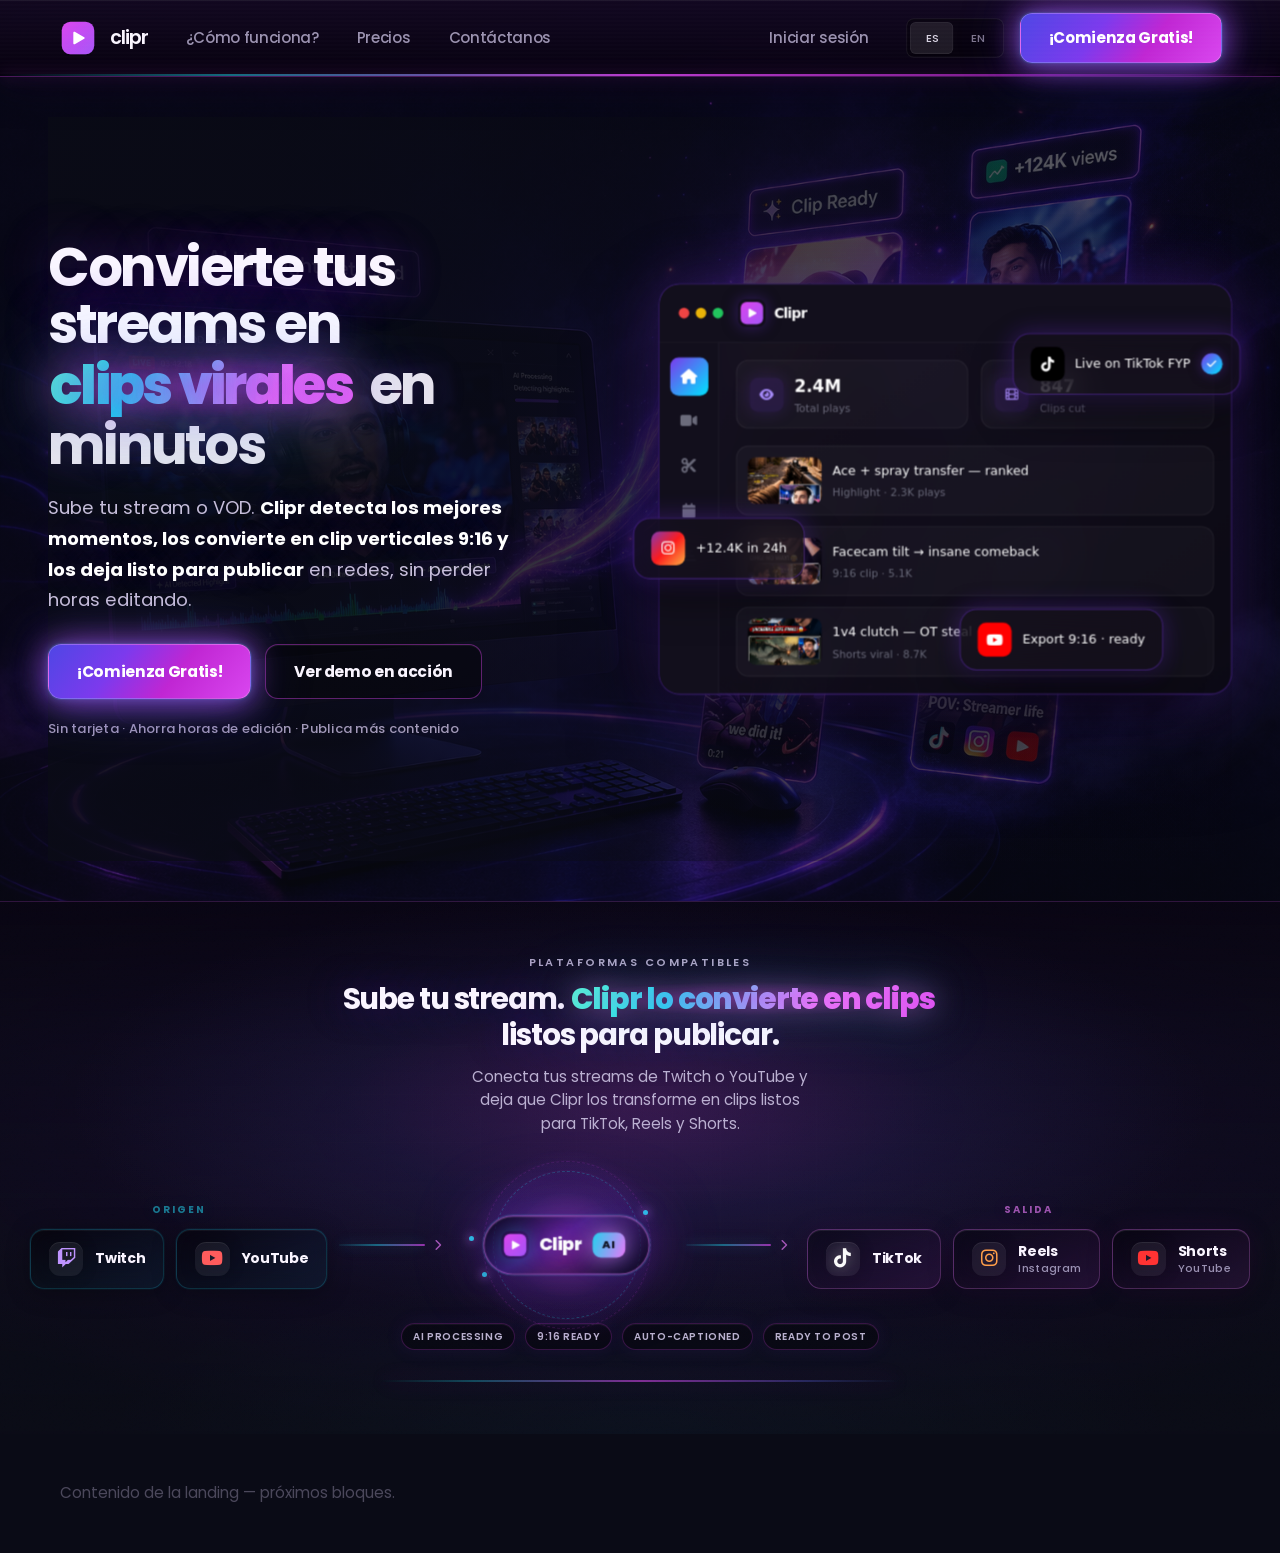
==== index.html @ ee4d33e3 "Initial commit: landing Clipr (HTML, CSS, JS vanilla) Made-with: Cursor" ====
<!DOCTYPE html>
<html lang="es">
  <head>
    <meta charset="UTF-8" />
    <meta name="viewport" content="width=device-width, initial-scale=1.0" />
    <meta
      name="description"
      content="Clipr — convierte tus streams en clips virales en minutos. Clips verticales 9:16 listos para publicar, sin perder horas editando."
    />
    <title>Clipr</title>
    <link rel="icon" href="favicon.svg" type="image/svg+xml" />
    <link rel="apple-touch-icon" href="favicon.svg" />
    <meta name="theme-color" content="#0A0B16" />
    <link rel="preconnect" href="https://fonts.googleapis.com" />
    <link rel="preconnect" href="https://fonts.gstatic.com" crossorigin />
    <link
      href="https://fonts.googleapis.com/css2?family=Poppins:wght@300;400;500;600;700&display=swap"
      rel="stylesheet"
    />
    <link rel="stylesheet" href="css/landing.css" />
    <link
      rel="stylesheet"
      href="https://cdnjs.cloudflare.com/ajax/libs/font-awesome/6.5.1/css/all.min.css"
      crossorigin="anonymous"
      referrerpolicy="no-referrer"
    />
    <link rel="stylesheet" href="sources/portable/clipr-dashboard-mockup.css" />
  </head>
  <body>
    <header class="site-header" data-site-header>
      <div class="site-header__inner">
        <a class="site-logo" href="/" aria-label="Clipr — inicio">
          <img
            class="site-logo__img"
            src="favicon.svg"
            width="40"
            height="40"
            alt=""
            decoding="async"
          />
          <span class="site-logo__text">clipr</span>
        </a>

        <button
          type="button"
          class="site-header__menu-toggle"
          data-nav-toggle
          aria-expanded="false"
          aria-controls="site-nav"
          aria-label="Abrir menú de navegación"
        >
          <span class="site-header__menu-bar" aria-hidden="true"></span>
          <span class="site-header__menu-bar" aria-hidden="true"></span>
          <span class="site-header__menu-bar" aria-hidden="true"></span>
        </button>

        <div class="site-header__nav-wrap" data-nav-wrap>
          <nav class="site-nav" id="site-nav" aria-label="Principal">
            <ul class="site-nav__list">
              <li class="site-nav__item">
                <a class="site-nav__link" href="#como-funciona">¿Cómo funciona?</a>
              </li>
              <li class="site-nav__item">
                <a class="site-nav__link" href="#precios">Precios</a>
              </li>
              <li class="site-nav__item">
                <a class="site-nav__link" href="#contacto">Contáctanos</a>
              </li>
            </ul>
          </nav>

          <div class="site-header__actions">
            <a class="site-header__login" href="#login">Iniciar sesión</a>
            <div
              class="lang-switch lang-switch--header"
              data-lang-switch
              role="group"
              aria-labelledby="lang-switch-label"
            >
              <span class="visually-hidden" id="lang-switch-label"
                >Idioma / Language</span>
              <div class="lang-switch__track">
                <span class="lang-switch__thumb" data-lang-thumb aria-hidden="true"></span>
                <button
                  type="button"
                  class="lang-switch__btn"
                  data-lang-value="es"
                  aria-pressed="true"
                  aria-label="Español"
                >
                  ES
                </button>
                <button
                  type="button"
                  class="lang-switch__btn"
                  data-lang-value="en"
                  aria-pressed="false"
                  aria-label="English"
                >
                  EN
                </button>
              </div>
            </div>
            <a class="site-header__cta" href="#empieza">¡Comienza Gratis!</a>
          </div>
        </div>
      </div>
    </header>

    <main id="main">
      <section class="hero" aria-labelledby="hero-title">
        <div class="hero__bg" aria-hidden="true"></div>
        <div
          class="hero__carousel"
          data-hero-carousel-root
          hidden
          aria-hidden="true"
        >
          <div class="hero-carousel__drag" data-hero-drag>
            <div class="hero-carousel__spin" data-hero-spin></div>
            <div class="hero-carousel__ground" data-hero-ground></div>
          </div>
        </div>
        <div class="hero__veil" aria-hidden="true"></div>
        <div class="hero__content">
          <h1 id="hero-title" class="hero__title">
            <span class="hero__title-line">Convierte tus streams en</span>
            <span class="hero__title-line hero__title-line--hero">
              <span class="hero__title-accent">clips virales</span><span class="hero__title-tail"> en minutos</span>
            </span>
          </h1>
          <p class="hero__lede">
            Sube tu stream o VOD.
            <strong class="hero__lede-highlight"
              >Clipr detecta los mejores momentos, los convierte en clip verticales 9:16 y los deja listo para publicar</strong>
            en redes, sin perder horas editando.
          </p>
          <div class="hero__actions">
            <a class="hero__cta hero__cta--primary" href="#empieza"
              >¡Comienza Gratis!</a
            >
            <a class="hero__cta hero__cta--ghost" href="#demo"
              >Ver demo en acción</a
            >
          </div>
          <p class="hero__micro">
            Sin tarjeta · Ahorra horas de edición · Publica más contenido
          </p>
        </div>

        <div class="hero__mockup" data-hero-mockup-root aria-hidden="true">
            <div class="clipr-dashboard-mockup-wrap">
            <div class="clipr-hero-visual" data-hero-parallax>
              <div class="clipr-hero-mockup">
                <div class="clipr-mockup-header">
                  <div class="clipr-mockup-dots">
                    <span></span><span></span><span></span>
                  </div>
                  <div class="clipr-mockup-title">
                    <img
                      class="clipr-mockup-logo"
                      src="favicon.svg"
                      width="26"
                      height="26"
                      alt=""
                      decoding="async"
                    />
                    <span class="clipr-mockup-wordmark">Clipr</span>
                  </div>
                </div>
                <div class="clipr-mockup-content">
                  <div class="clipr-mockup-sidebar">
                    <div class="clipr-sidebar-item active" aria-hidden="true">
                      <i class="fas fa-home"></i>
                    </div>
                    <div class="clipr-sidebar-item" aria-hidden="true">
                      <i class="fas fa-video"></i>
                    </div>
                    <div class="clipr-sidebar-item" aria-hidden="true">
                      <i class="fas fa-scissors"></i>
                    </div>
                    <div class="clipr-sidebar-item" aria-hidden="true">
                      <i class="fas fa-calendar"></i>
                    </div>
                    <div class="clipr-sidebar-item" aria-hidden="true">
                      <i class="fas fa-chart-bar"></i>
                    </div>
                  </div>
                  <div class="clipr-mockup-main">
                    <div class="clipr-mockup-stat-row">
                      <div class="clipr-mini-stat">
                        <div class="clipr-mini-stat-icon">
                          <i class="fas fa-eye" aria-hidden="true"></i>
                        </div>
                        <div class="clipr-mini-stat-info">
                          <span class="clipr-mini-stat-value">2.4M</span>
                          <span class="clipr-mini-stat-label">Total plays</span>
                        </div>
                      </div>
                      <div class="clipr-mini-stat">
                        <div class="clipr-mini-stat-icon">
                          <i class="fas fa-film" aria-hidden="true"></i>
                        </div>
                        <div class="clipr-mini-stat-info">
                          <span class="clipr-mini-stat-value">847</span>
                          <span class="clipr-mini-stat-label">Clips cut</span>
                        </div>
                      </div>
                    </div>
                    <div class="clipr-mockup-clips">
                      <div class="clipr-clip-card">
                        <img
                          src="sources/clip1.png"
                          alt=""
                          class="clipr-clip-thumb"
                          loading="lazy"
                          width="200"
                          height="126"
                        />
                        <div class="clipr-clip-info">
                          <div class="clipr-clip-title">Ace + spray transfer — ranked</div>
                          <div class="clipr-clip-meta">Highlight · 2.3K plays</div>
                        </div>
                      </div>
                      <div class="clipr-clip-card">
                        <img
                          src="sources/clip2.png"
                          alt=""
                          class="clipr-clip-thumb"
                          loading="lazy"
                          width="200"
                          height="126"
                        />
                        <div class="clipr-clip-info">
                          <div class="clipr-clip-title">Facecam tilt → insane comeback</div>
                          <div class="clipr-clip-meta">9:16 clip · 5.1K</div>
                        </div>
                      </div>
                      <div class="clipr-clip-card">
                        <img
                          src="sources/clip3.png"
                          alt=""
                          class="clipr-clip-thumb"
                          loading="lazy"
                          width="200"
                          height="126"
                        />
                        <div class="clipr-clip-info">
                          <div class="clipr-clip-title">1v4 clutch — OT steal</div>
                          <div class="clipr-clip-meta">Shorts viral · 8.7K</div>
                        </div>
                      </div>
                    </div>
                  </div>
                </div>
              </div>

              <div class="clipr-floating-card clipr-floating-card--1">
                <div class="clipr-floating-icon tiktok">
                  <i class="fab fa-tiktok" aria-hidden="true"></i>
                </div>
                <div class="clipr-floating-text">Live on TikTok FYP</div>
                <div class="clipr-floating-check">
                  <i class="fas fa-check" aria-hidden="true"></i>
                </div>
              </div>
              <div class="clipr-floating-card clipr-floating-card--2">
                <div class="clipr-floating-icon instagram">
                  <i class="fab fa-instagram" aria-hidden="true"></i>
                </div>
                <div class="clipr-floating-text">+12.4K in 24h</div>
              </div>
              <div class="clipr-floating-card clipr-floating-card--3">
                <div class="clipr-floating-icon youtube">
                  <i class="fab fa-youtube" aria-hidden="true"></i>
                </div>
                <div class="clipr-floating-text">Export 9:16 · ready</div>
              </div>
            </div>
            </div>
        </div>
      </section>

      <section
        class="platform-bridge"
        id="plataformas"
        aria-labelledby="platform-bridge-title"
      >
        <div class="platform-bridge__ambient" aria-hidden="true"></div>
        <div class="platform-bridge__grid" aria-hidden="true"></div>
        <div class="platform-bridge__noise" aria-hidden="true"></div>

        <div class="platform-bridge__inner">
          <div class="platform-bridge__copy">
            <p class="platform-bridge__eyebrow">Plataformas compatibles</p>
            <h2 id="platform-bridge-title" class="platform-bridge__title">
              Sube tu stream.
              <span class="platform-bridge__title-highlight"
                >Clipr lo convierte en clips</span>
              listos para publicar.
            </h2>
            <p class="platform-bridge__lede">
              Conecta tus streams de Twitch o YouTube y deja que Clipr los
              transforme en clips listos para TikTok, Reels y Shorts.
            </p>
          </div>

          <div class="platform-bridge__stage">
            <div class="platform-bridge__flow">
              <div class="platform-bridge__group platform-bridge__group--sources">
                <span class="platform-bridge__hint">Origen</span>
                <div class="platform-bridge__chips" role="list">
                  <div
                    class="platform-chip platform-chip--twitch platform-chip--origin"
                    role="listitem"
                  >
                    <span class="platform-chip__icon" aria-hidden="true">
                      <i class="fab fa-twitch"></i>
                    </span>
                    <span class="platform-chip__label platform-chip__label--simple"
                      >Twitch</span>
                  </div>
                  <div
                    class="platform-chip platform-chip--youtube platform-chip--origin"
                    role="listitem"
                  >
                    <span class="platform-chip__icon" aria-hidden="true">
                      <i class="fab fa-youtube"></i>
                    </span>
                    <span class="platform-chip__label platform-chip__label--simple"
                      >YouTube</span>
                  </div>
                </div>
              </div>

              <div class="platform-bridge__connector" aria-hidden="true">
                <span class="platform-bridge__connector-line"></span>
                <span class="platform-bridge__connector-cap">
                  <i class="fas fa-chevron-right"></i>
                </span>
              </div>

              <div class="platform-bridge__core-shell">
                <span
                  class="platform-bridge__core-halo"
                  aria-hidden="true"
                ></span>
                <span
                  class="platform-bridge__core-ring"
                  aria-hidden="true"
                ></span>
                <span
                  class="platform-bridge__core-ring platform-bridge__core-ring--outer"
                  aria-hidden="true"
                ></span>
                <span
                  class="platform-bridge__core-spark platform-bridge__core-spark--1"
                  aria-hidden="true"
                ></span>
                <span
                  class="platform-bridge__core-spark platform-bridge__core-spark--2"
                  aria-hidden="true"
                ></span>
                <span
                  class="platform-bridge__core-spark platform-bridge__core-spark--3"
                  aria-hidden="true"
                ></span>

                <div class="platform-bridge__core">
                  <span class="visually-hidden"
                    >Clipr AI en el centro: de stream a clips listos</span>
                  <img
                    class="platform-bridge__core-logo"
                    src="favicon.svg"
                    width="26"
                    height="26"
                    alt=""
                    decoding="async"
                    aria-hidden="true"
                  />
                  <span class="platform-bridge__core-name" aria-hidden="true"
                    >Clipr</span>
                  <span class="platform-bridge__core-ai" aria-hidden="true"
                    >AI</span>
                </div>
              </div>

              <div class="platform-bridge__connector" aria-hidden="true">
                <span class="platform-bridge__connector-line"></span>
                <span class="platform-bridge__connector-cap">
                  <i class="fas fa-chevron-right"></i>
                </span>
              </div>

              <div class="platform-bridge__group platform-bridge__group--outputs">
                <span class="platform-bridge__hint">Salida</span>
                <div class="platform-bridge__chips" role="list">
                  <div
                    class="platform-chip platform-chip--tiktok platform-chip--publish"
                    role="listitem"
                  >
                    <span class="platform-chip__icon" aria-hidden="true">
                      <i class="fab fa-tiktok"></i>
                    </span>
                    <span class="platform-chip__label platform-chip__label--simple"
                      >TikTok</span>
                  </div>
                  <div
                    class="platform-chip platform-chip--instagram platform-chip--publish"
                    role="listitem"
                  >
                    <span class="platform-chip__icon" aria-hidden="true">
                      <i class="fab fa-instagram"></i>
                    </span>
                    <span class="platform-chip__label">
                      <span class="platform-chip__name">Reels</span>
                      <span class="platform-chip__sublabel">Instagram</span>
                    </span>
                  </div>
                  <div
                    class="platform-chip platform-chip--shorts platform-chip--publish"
                    role="listitem"
                  >
                    <span class="platform-chip__icon" aria-hidden="true">
                      <i class="fab fa-youtube"></i>
                    </span>
                    <span class="platform-chip__label">
                      <span class="platform-chip__name">Shorts</span>
                      <span class="platform-chip__sublabel">YouTube</span>
                    </span>
                  </div>
                </div>
              </div>
            </div>
          </div>

          <ul
            class="platform-bridge__badges"
            aria-label="Detalles del flujo Clipr"
          >
            <li class="platform-bridge__badge">AI processing</li>
            <li class="platform-bridge__badge">9:16 ready</li>
            <li class="platform-bridge__badge">Auto-captioned</li>
            <li class="platform-bridge__badge">Ready to post</li>
          </ul>

          <div class="platform-bridge__rail" aria-hidden="true"></div>
        </div>
      </section>

      <div class="site-main" id="demo">
        <p class="site-main__placeholder">
          Contenido de la landing — próximos bloques.
        </p>
      </div>
    </main>

    <script type="module" src="js/navbar-entry.mjs"></script>
    <script src="sources/portable/clipr-dashboard-mockup.js"></script>
  </body>
</html>
---- css/landing.css ----
/* --------------------------------------------------------------------------
   Clipr landing — variables y base
   -------------------------------------------------------------------------- */
:root {
  --color-bg-header: rgba(6, 4, 14, 0.88);
  --color-bg-header-solid: #06020e;
  --color-bg-header-elevated: #12081f;
  --color-text-nav: #9b92b0;
  --color-text-nav-hover: #faf5ff;
  --color-neon: #e879f9;
  --color-neon-mid: #c026d3;
  --color-neon-deep: #7c3aed;
  --color-neon-cyan: #22d3ee;
  --color-accent: #d946ef;
  --color-accent-soft: rgba(217, 70, 239, 0.14);
  --color-gradient-start: #6366f1;
  --color-gradient-end: #d946ef;
  --color-border-subtle: rgba(217, 70, 239, 0.18);
  --glow-nav: 0 0 20px rgba(232, 121, 249, 0.65), 0 0 42px rgba(124, 58, 237, 0.45),
    0 0 4px rgba(34, 211, 238, 0.35);
  --glow-nav-soft: 0 0 28px rgba(192, 38, 211, 0.35);
  --glow-cta: 0 0 32px rgba(217, 70, 239, 0.55), 0 0 60px rgba(99, 102, 241, 0.35),
    0 0 8px rgba(34, 211, 238, 0.25);
  /* Figma FONDO: linear 41%→50%→80% + angular púrpura + velo lineal 60%→100% */
  --bg-stop-dark: #0a0b16;
  --bg-stop-violet: #6100c2;
  --bg-stop-deep: #36066c;
  --font-sans: "Poppins", system-ui, -apple-system, sans-serif;
  --radius-pill: 999px;
  --radius-md: 14px;
  --radius-sm: 10px;
  --header-height: 76px;
  --transition: 0.22s ease;
}

*,
*::before,
*::after {
  box-sizing: border-box;
}

html {
  scroll-behavior: smooth;
  overflow-x: clip;
}

body {
  margin: 0;
  min-height: 100vh;
  overflow-x: clip;
  font-family: var(--font-sans);
  font-size: 15px;
  line-height: 1.5;
  color: var(--color-text-nav);
  background-color: var(--bg-stop-dark);
  /* Capa 1: lineal — #000 75% hasta 60%, luego funde a transparente al 100% (Figma) */
  /* Capa 2: angular tipo FONDO (conic) */
  /* Capa 3: lineal custom — #0A0B16 @41% → #6100C2 @50% → #36066C @80% */
  background-image: linear-gradient(
      180deg,
      rgba(0, 0, 0, 0.75) 0%,
      rgba(0, 0, 0, 0.75) 60%,
      rgba(0, 0, 0, 0) 100%
    ),
    conic-gradient(
      from 200deg at 50% 44%,
      #0a0b16 0deg,
      #36066c 95deg,
      #6100c2 180deg,
      #36066c 265deg,
      #0a0b16 360deg
    ),
    linear-gradient(
      118deg,
      var(--bg-stop-dark) 0%,
      var(--bg-stop-dark) 41%,
      var(--bg-stop-violet) 50%,
      var(--bg-stop-deep) 80%,
      var(--bg-stop-dark) 100%
    );
  background-attachment: fixed;
  background-repeat: no-repeat;
  background-size: 100% 100%, 100% 100%, 100% 100%;
}

a {
  color: inherit;
  text-decoration: none;
}

ul {
  list-style: none;
  margin: 0;
  padding: 0;
}

button {
  font-family: inherit;
  cursor: pointer;
  border: none;
  background: none;
}

.visually-hidden {
  position: absolute;
  width: 1px;
  height: 1px;
  padding: 0;
  margin: -1px;
  overflow: hidden;
  clip: rect(0, 0, 0, 0);
  white-space: nowrap;
  border: 0;
}

/* --------------------------------------------------------------------------
   Header — gamer / neon HUD
   -------------------------------------------------------------------------- */
.site-header {
  position: sticky;
  top: 0;
  z-index: 100;
  font-family: var(--font-sans);
  -webkit-font-smoothing: antialiased;
  -moz-osx-font-smoothing: grayscale;
  background: linear-gradient(
    180deg,
    rgba(18, 8, 32, 0.94) 0%,
    rgba(6, 2, 14, 0.92) 100%
  );
  backdrop-filter: blur(20px) saturate(1.2);
  -webkit-backdrop-filter: blur(20px) saturate(1.2);
  border-bottom: 1px solid rgba(217, 70, 239, 0.25);
  box-shadow: 0 4px 40px rgba(0, 0, 0, 0.55),
    0 0 48px rgba(124, 58, 237, 0.12),
    inset 0 1px 0 rgba(255, 255, 255, 0.06);
}

.site-header::before {
  content: "";
  position: absolute;
  left: 0;
  right: 0;
  bottom: 0;
  height: 2px;
  background: linear-gradient(
    90deg,
    transparent 0%,
    rgba(34, 211, 238, 0.5) 18%,
    rgba(217, 70, 239, 0.85) 50%,
    rgba(192, 38, 211, 0.6) 82%,
    transparent 100%
  );
  pointer-events: none;
  box-shadow: 0 0 16px rgba(217, 70, 239, 0.45);
}

.site-header::after {
  content: "";
  position: absolute;
  inset: 0;
  background: repeating-linear-gradient(
    0deg,
    transparent,
    transparent 2px,
    rgba(255, 255, 255, 0.012) 2px,
    rgba(255, 255, 255, 0.012) 4px
  );
  pointer-events: none;
  opacity: 0.7;
}

.site-header__inner {
  position: relative;
  max-width: 1220px;
  margin: 0 auto;
  padding: 0 clamp(18px, 3vw, 28px);
  min-height: var(--header-height);
  display: flex;
  align-items: center;
  justify-content: space-between;
  gap: 24px;
}

/* Logo */
.site-logo {
  display: inline-flex;
  align-items: center;
  gap: 12px;
  flex-shrink: 0;
  color: var(--color-text-nav-hover);
  font-weight: 600;
  font-size: 1.2rem;
  letter-spacing: -0.055em;
  transition: filter var(--transition), text-shadow var(--transition);
}

.site-logo__img {
  display: block;
  width: 40px;
  height: 40px;
  border-radius: 11px;
  object-fit: cover;
  transition: filter var(--transition), box-shadow var(--transition);
}

.site-logo:hover .site-logo__img {
  filter: drop-shadow(0 0 12px rgba(34, 211, 238, 0.65))
    drop-shadow(0 0 20px rgba(217, 70, 239, 0.85))
    drop-shadow(0 0 28px rgba(124, 58, 237, 0.5));
}

.site-logo:hover .site-logo__text {
  text-shadow: var(--glow-nav);
  color: #fff;
}

.site-logo:focus-visible {
  outline: 2px solid var(--color-neon-mid);
  outline-offset: 6px;
  border-radius: 12px;
}

/* Mobile toggle */
.site-header__menu-toggle {
  display: none;
  flex-direction: column;
  justify-content: center;
  gap: 5px;
  width: 44px;
  height: 44px;
  padding: 10px;
  border-radius: var(--radius-sm);
  color: var(--color-text-nav);
  border: 1px solid transparent;
  transition: color var(--transition), box-shadow var(--transition),
    border-color var(--transition), text-shadow var(--transition);
}

.site-header__menu-toggle:hover {
  color: var(--color-text-nav-hover);
  border-color: rgba(192, 132, 252, 0.25);
  box-shadow: var(--glow-nav-soft), inset 0 0 20px rgba(168, 85, 247, 0.08);
  text-shadow: 0 0 12px rgba(192, 132, 252, 0.6);
}

.site-header__menu-toggle:focus-visible {
  outline: 2px solid var(--color-neon-mid);
  outline-offset: 2px;
}

.site-header__menu-bar {
  display: block;
  height: 2px;
  width: 100%;
  background: currentColor;
  border-radius: 1px;
  box-shadow: 0 0 8px rgba(192, 132, 252, 0.35);
  transition: transform var(--transition), opacity var(--transition);
}

.site-header[data-nav-open="true"] .site-header__menu-bar:nth-child(1) {
  transform: translateY(7px) rotate(45deg);
}

.site-header[data-nav-open="true"] .site-header__menu-bar:nth-child(2) {
  opacity: 0;
}

.site-header[data-nav-open="true"] .site-header__menu-bar:nth-child(3) {
  transform: translateY(-7px) rotate(-45deg);
}

/* Nav (izquierda del bloque) + acciones (derecha, alineadas) */
.site-header__nav-wrap {
  display: flex;
  align-items: center;
  justify-content: space-between;
  flex: 1;
  min-width: 0;
  gap: clamp(16px, 3vw, 28px);
}

.site-nav {
  flex-shrink: 0;
}

.site-nav__list {
  display: flex;
  align-items: center;
  flex-wrap: wrap;
  gap: 6px 10px;
  margin: 0;
  padding: 0;
}

.site-nav__link {
  position: relative;
  display: inline-block;
  padding: 10px 14px;
  font-weight: 500;
  font-size: 0.9375rem;
  letter-spacing: -0.022em;
  line-height: 1.25;
  color: var(--color-text-nav);
  border-radius: 10px;
  transition: color var(--transition), text-shadow 0.28s ease,
    box-shadow 0.28s ease, background var(--transition);
}

.site-nav__link::after {
  content: "";
  position: absolute;
  left: 50%;
  bottom: 6px;
  width: 0;
  height: 2px;
  transform: translateX(-50%);
  background: linear-gradient(
    90deg,
    var(--color-neon-cyan),
    var(--color-neon)
  );
  border-radius: 2px;
  box-shadow: 0 0 10px var(--color-neon);
  transition: width 0.25s ease;
}

.site-nav__link:hover {
  color: var(--color-text-nav-hover);
  text-shadow: var(--glow-nav);
  background: rgba(217, 70, 239, 0.1);
  box-shadow: 0 0 24px rgba(192, 38, 211, 0.2),
    inset 0 0 20px rgba(124, 58, 237, 0.06);
}

.site-nav__link:hover::after {
  width: calc(100% - 20px);
}

.site-nav__link:focus-visible {
  outline: 2px solid var(--color-neon-mid);
  outline-offset: 2px;
}

.site-header__actions {
  display: flex;
  align-items: center;
  justify-content: flex-end;
  flex-wrap: wrap;
  gap: 10px 16px;
  flex-shrink: 0;
}

/* CTA al final: más protagonismo; idioma más discreto antes del CTA */
.lang-switch--header {
  opacity: 0.88;
  transform: scale(0.94);
  transform-origin: center right;
}

.site-header__login {
  font-weight: 500;
  font-size: 0.9375rem;
  letter-spacing: -0.018em;
  color: var(--color-text-nav);
  padding: 10px 14px;
  border-radius: var(--radius-pill);
  border: 1px solid transparent;
  transition: color var(--transition), text-shadow 0.28s ease,
    box-shadow 0.28s ease, border-color var(--transition);
}

.site-header__login:hover {
  color: var(--color-text-nav-hover);
  text-shadow: 0 0 14px rgba(34, 211, 238, 0.5), 0 0 22px rgba(217, 70, 239, 0.55);
  border-color: rgba(34, 211, 238, 0.35);
  box-shadow: 0 0 20px rgba(217, 70, 239, 0.2), inset 0 0 16px rgba(124, 58, 237, 0.06);
}

.site-header__login:focus-visible {
  outline: 2px solid var(--color-neon-mid);
  outline-offset: 2px;
}

.site-header__cta {
  display: inline-flex;
  align-items: center;
  justify-content: center;
  padding: 13px 28px;
  font-weight: 700;
  font-size: 0.95rem;
  letter-spacing: -0.022em;
  color: #fff;
  border-radius: 12px;
  background: linear-gradient(
    125deg,
    #4f46e5 0%,
    var(--color-neon-deep) 38%,
    var(--color-neon-mid) 65%,
    var(--color-gradient-end) 100%
  );
  border: 1px solid rgba(255, 255, 255, 0.22);
  box-shadow:
    var(--glow-cta),
    0 4px 28px rgba(79, 70, 229, 0.42),
    0 0 0 1px rgba(34, 211, 238, 0.12);
  transition: transform 0.26s ease, box-shadow 0.32s ease, filter 0.26s ease,
    text-shadow 0.32s ease;
  position: relative;
  overflow: hidden;
}

.site-header__cta::before {
  content: "";
  position: absolute;
  inset: 0;
  background: linear-gradient(
    105deg,
    transparent 40%,
    rgba(255, 255, 255, 0.12) 50%,
    transparent 60%
  );
  transform: translateX(-100%);
  transition: transform 0.5s ease;
}

.site-header__cta:hover {
  transform: translateY(-2px);
  text-shadow: 0 0 24px rgba(255, 255, 255, 0.55);
  box-shadow: 0 0 40px rgba(232, 121, 249, 0.45), 0 0 72px rgba(99, 102, 241, 0.35),
    0 0 12px rgba(34, 211, 238, 0.3), 0 8px 32px rgba(79, 70, 229, 0.4);
  filter: brightness(1.1);
}

.site-header__cta:hover::before {
  transform: translateX(100%);
}

.site-header__cta:focus-visible {
  outline: 2px solid var(--color-neon);
  outline-offset: 3px;
}

/* Idioma — switch discreto (no compite con el CTA) */
.lang-switch {
  flex-shrink: 0;
  opacity: 0.92;
}

.lang-switch__track {
  position: relative;
  display: flex;
  width: 6.5rem;
  min-height: 40px;
  padding: 3px;
  border-radius: 8px;
  border: 1px solid rgba(255, 255, 255, 0.08);
  background: rgba(0, 0, 0, 0.35);
  box-shadow: inset 0 1px 2px rgba(0, 0, 0, 0.35);
}

.lang-switch__thumb {
  position: absolute;
  left: 3px;
  top: 3px;
  bottom: 3px;
  width: calc(50% - 5px);
  border-radius: 6px;
  background: rgba(255, 255, 255, 0.1);
  border: 1px solid rgba(255, 255, 255, 0.06);
  box-shadow: 0 1px 2px rgba(0, 0, 0, 0.2);
  transition: transform 0.22s ease;
  pointer-events: none;
  z-index: 0;
  transform: translateX(0);
}

.lang-switch[data-lang-active="en"] .lang-switch__thumb {
  transform: translateX(calc(100% + 6px));
}

.lang-switch__btn {
  position: relative;
  z-index: 1;
  flex: 1;
  min-height: 34px;
  display: flex;
  align-items: center;
  justify-content: center;
  font-family: var(--font-sans);
  font-size: 0.75rem;
  font-weight: 500;
  letter-spacing: 0.04em;
  color: rgba(180, 170, 198, 0.75);
  border-radius: 6px;
  transition: color 0.18s ease, background 0.18s ease;
}

.lang-switch__btn:hover {
  color: rgba(220, 210, 235, 0.95);
  text-shadow: none;
}

.lang-switch__btn[aria-pressed="true"] {
  color: rgba(245, 240, 255, 0.95);
  text-shadow: none;
}

.lang-switch__btn:focus-visible {
  outline: 1px solid rgba(255, 255, 255, 0.35);
  outline-offset: 2px;
  z-index: 2;
}

/* --------------------------------------------------------------------------
   Hero — imagen de fondo a la derecha; carrusel 3D reservado (oculto)
   -------------------------------------------------------------------------- */
@keyframes hero-accent-shine {
  0%,
  100% {
    filter: drop-shadow(0 0 22px rgba(232, 121, 249, 0.55))
      drop-shadow(0 0 44px rgba(34, 211, 238, 0.28));
  }
  50% {
    filter: drop-shadow(0 0 32px rgba(232, 121, 249, 0.75))
      drop-shadow(0 0 56px rgba(34, 211, 238, 0.42));
  }
}

.hero__bg {
  position: absolute;
  inset: 0;
  z-index: 0;
  pointer-events: none;
  background-color: var(--bg-stop-dark);
  /* Capa 1: overlay uniforme sobre toda la imagen para contraste del texto */
  background-image: linear-gradient(
      rgba(10, 11, 22, 0.62),
      rgba(10, 11, 22, 0.62)
    ),
    url("../sources/fondodehero.png");
  background-repeat: no-repeat, no-repeat;
  background-position: center, center right;
  background-size: cover, cover;
}

@keyframes hero-carousel-spin {
  from {
    transform: rotateY(0deg);
  }
  to {
    transform: rotateY(360deg);
  }
}

.hero {
  position: relative;
  isolation: isolate;
  /* Una vista completa bajo el header fijo */
  min-height: calc(100svh - var(--header-height));
  min-height: calc(100dvh - var(--header-height));
  width: 100%;
  max-width: 100%;
  display: grid;
  /* Desktop: copy a la izquierda (ancho acotado); mockup usa el resto a la derecha */
  grid-template-columns: minmax(0, min(38rem, 50%)) minmax(260px, 1fr);
  grid-template-rows: 1fr;
  align-items: center;
  column-gap: clamp(20px, 4vw, 56px);
  padding: clamp(20px, 4vw, 40px) clamp(18px, 4vw, 48px);
  overflow: hidden;
  box-sizing: border-box;
}

.hero__carousel {
  grid-column: 1 / -1;
  grid-row: 1 / -1;
  position: relative;
  z-index: 0;
  justify-self: end;
  align-self: center;
  width: min(58vw, 620px);
  height: min(62vh, 560px);
  max-width: 100%;
  margin-right: clamp(-24px, -2vw, 0px);
  display: flex;
  align-items: center;
  justify-content: center;
  pointer-events: none;
  perspective: 1100px;
  transform-style: preserve-3d;
  overflow: hidden;
}

.hero__carousel[hidden] {
  display: none !important;
}

.hero-carousel__drag,
.hero-carousel__spin {
  position: relative;
  display: flex;
  margin: auto;
  transform-style: preserve-3d;
}

/* ~30° hacia arriba respecto al -10° anterior → rotateX(20deg) */
.hero-carousel__drag {
  transform: rotateX(20deg) scale(1.08);
  transform-origin: 50% 50%;
}

@media (max-width: 900px) {
  .hero__carousel {
    position: absolute;
    inset: 0;
    width: 100%;
    height: 100%;
    margin-right: 0;
    justify-self: stretch;
    align-self: stretch;
    opacity: 0.45;
  }

  .hero-carousel__drag {
    transform: rotateX(18deg) scale(0.88);
  }
}

@media (max-width: 600px) {
  .hero-carousel__drag {
    transform: rotateX(16deg) scale(0.78);
  }
}

.hero-carousel__spin img {
  transform-style: preserve-3d;
  position: absolute;
  left: 0;
  top: 0;
  width: 100%;
  height: 100%;
  object-fit: cover;
  border-radius: 10px;
  box-shadow: 0 0 8px rgba(255, 255, 255, 0.32);
  -webkit-box-reflect: below 8px
    linear-gradient(transparent, transparent, rgba(0, 0, 0, 0.22));
}

.hero-carousel__ground {
  position: absolute;
  top: 100%;
  left: 50%;
  transform: translate(-50%, -50%) rotateX(90deg);
  transform-style: preserve-3d;
  background: radial-gradient(
    farthest-side,
    rgba(153, 153, 153, 0.16),
    transparent
  );
  pointer-events: none;
}

.hero__veil {
  grid-column: 1 / -1;
  grid-row: 1 / -1;
  position: relative;
  z-index: 1;
  pointer-events: none;
  min-height: 0;
  align-self: stretch;
  justify-self: stretch;
  background: linear-gradient(
      100deg,
      rgba(10, 11, 22, 0.92) 0%,
      rgba(10, 11, 22, 0.72) 32%,
      rgba(10, 11, 22, 0.4) 55%,
      rgba(10, 11, 22, 0.12) 78%,
      transparent 100%
    ),
    radial-gradient(
      ellipse 85% 90% at 100% 50%,
      rgba(6, 2, 14, 0.35) 0%,
      transparent 60%
    );
}

.hero__content {
  grid-column: 1;
  grid-row: 1;
  position: relative;
  z-index: 2;
  max-width: min(34rem, 100%);
  text-align: left;
  pointer-events: auto;
  justify-self: start;
  align-self: center;
  min-width: 0;
}

.hero__mockup {
  grid-column: 2;
  grid-row: 1;
  position: relative;
  z-index: 2;
  justify-self: stretch;
  align-self: center;
  display: flex;
  justify-content: flex-end;
  align-items: center;
  width: 100%;
  max-width: none;
  min-width: 0;
}

.hero__mockup .clipr-dashboard-mockup-wrap {
  margin: 0;
  width: 100%;
  max-width: min(720px, 100%);
  padding: 0;
  transform-origin: right center;
}

.hero__mockup [data-hero-parallax] {
  will-change: transform;
  transition: transform 0.35s ease-out;
}

.hero__mockup .clipr-floating-card {
  transition: box-shadow 0.35s ease, border-color 0.3s ease, filter 0.3s ease;
}

.hero__mockup .clipr-floating-card:hover {
  filter: brightness(1.06);
  box-shadow: 0 26px 52px rgba(0, 0, 0, 0.48), 0 0 40px rgba(217, 70, 239, 0.42);
}

@media (min-width: 1100px) {
  .hero__mockup .clipr-dashboard-mockup-wrap {
    max-width: min(780px, 100%);
    transform: scale(1.06);
  }
}

@media (min-width: 1400px) {
  .hero__mockup .clipr-dashboard-mockup-wrap {
    max-width: min(820px, 100%);
    transform: scale(1.1);
  }
}

.hero__title {
  margin: 0 0 20px;
  display: flex;
  flex-direction: column;
  align-items: flex-start;
  gap: 0.06em;
  font-size: clamp(2.1rem, 5.2vw, 3.4rem);
  font-weight: 700;
  letter-spacing: -0.045em;
  line-height: 1.04;
  color: #faf5ff;
  text-shadow: 0 0 48px rgba(124, 58, 237, 0.38),
    0 0 88px rgba(192, 38, 211, 0.2);
}

.hero__title-line {
  display: block;
}

.hero__title-line--hero {
  position: relative;
  isolation: isolate;
  font-weight: 800;
  letter-spacing: -0.05em;
}

.hero__title-tail {
  font-weight: 700;
  color: rgba(250, 245, 255, 0.92);
  text-shadow: 0 0 32px rgba(124, 58, 237, 0.25);
}

.hero__title-accent {
  display: inline-block;
  position: relative;
  margin-right: 0.06em;
  padding: 0.02em 0.08em 0.06em;
  margin-left: -0.04em;
  border-radius: 0.12em;
  background: linear-gradient(
    118deg,
    #5eead4 0%,
    var(--color-neon-cyan) 18%,
    var(--color-neon) 45%,
    var(--color-gradient-end) 82%,
    #f472b6 100%
  );
  background-size: 160% 160%;
  -webkit-background-clip: text;
  background-clip: text;
  color: transparent;
  -webkit-text-fill-color: transparent;
  filter: drop-shadow(0 0 24px rgba(232, 121, 249, 0.55))
    drop-shadow(0 0 48px rgba(34, 211, 238, 0.32));
  animation: hero-accent-shine 4.5s ease-in-out infinite;
}

.hero__title-accent::after {
  content: "";
  position: absolute;
  inset: -0.04em -0.06em;
  z-index: -1;
  border-radius: 0.14em;
  background: radial-gradient(
    ellipse at 50% 50%,
    rgba(217, 70, 239, 0.35) 0%,
    transparent 70%
  );
  opacity: 0.75;
  pointer-events: none;
}

.hero__lede {
  margin: 0 0 28px;
  font-size: clamp(1rem, 2vw, 1.14rem);
  line-height: 1.68;
  color: rgba(205, 196, 225, 0.97);
  max-width: 44ch;
}

.hero__lede-highlight {
  display: inline;
  font-weight: 700;
  color: #ffffff;
  text-shadow: 0 0 24px rgba(124, 58, 237, 0.25);
}

.hero__actions {
  display: flex;
  flex-wrap: wrap;
  gap: 14px;
  justify-content: flex-start;
  align-items: center;
  margin-bottom: 20px;
}

.hero__micro {
  margin: 0;
  font-size: 0.8125rem;
  font-weight: 500;
  letter-spacing: 0.02em;
  color: rgba(165, 156, 188, 0.98);
}

.hero__cta {
  position: relative;
  display: inline-flex;
  align-items: center;
  justify-content: center;
  padding: 15px 28px;
  font-weight: 700;
  font-size: 0.97rem;
  letter-spacing: -0.022em;
  border-radius: 13px;
  overflow: hidden;
  transition: transform 0.26s ease, box-shadow 0.32s ease, filter 0.28s ease,
    border-color 0.28s ease, background 0.28s ease, color 0.22s ease;
}

.hero__cta--primary {
  color: #fff;
  background: linear-gradient(
    128deg,
    #4f46e5 0%,
    var(--color-neon-deep) 34%,
    var(--color-neon-mid) 62%,
    var(--color-gradient-end) 100%
  );
  border: 1px solid rgba(255, 255, 255, 0.22);
  box-shadow:
    var(--glow-cta),
    0 6px 32px rgba(79, 70, 229, 0.45),
    0 0 0 1px rgba(34, 211, 238, 0.14);
}

.hero__cta--primary::after {
  content: "";
  position: absolute;
  inset: 0;
  background: linear-gradient(
    105deg,
    transparent 35%,
    rgba(255, 255, 255, 0.14) 50%,
    transparent 65%
  );
  transform: translateX(-120%);
  transition: transform 0.65s ease;
  pointer-events: none;
}

.hero__cta--primary:hover {
  transform: translateY(-3px);
  filter: brightness(1.09) saturate(1.05);
  box-shadow:
    0 0 48px rgba(232, 121, 249, 0.5),
    0 0 80px rgba(99, 102, 241, 0.35),
    0 10px 40px rgba(79, 70, 229, 0.5);
}

.hero__cta--primary:hover::after {
  transform: translateX(120%);
}

.hero__cta--primary:focus-visible {
  outline: 2px solid var(--color-neon);
  outline-offset: 3px;
}

.hero__cta--ghost {
  color: var(--color-text-nav-hover);
  border: 1px solid rgba(217, 70, 239, 0.42);
  background: rgba(0, 0, 0, 0.32);
  box-shadow: inset 0 1px 0 rgba(255, 255, 255, 0.05);
}

.hero__cta--ghost:hover {
  border-color: rgba(34, 211, 238, 0.55);
  background: rgba(124, 58, 237, 0.12);
  box-shadow: 0 0 32px rgba(217, 70, 239, 0.22), 0 0 48px rgba(34, 211, 238, 0.08);
  transform: translateY(-2px);
}

.hero__cta--ghost:focus-visible {
  outline: 2px solid var(--color-neon-mid);
  outline-offset: 3px;
}

@media (max-width: 900px) {
  .hero {
    grid-template-columns: 1fr;
    grid-template-rows: 1fr;
    align-items: center;
    justify-items: stretch;
  }

  .hero__content {
    grid-column: 1;
    grid-row: 1;
    max-width: 40rem;
    margin-left: auto;
    margin-right: auto;
    text-align: center;
    justify-self: center;
  }

  .hero__title {
    align-items: center;
    margin-bottom: 18px;
  }

  .hero__lede {
    margin-left: auto;
    margin-right: auto;
    max-width: 38ch;
  }

  .hero__actions {
    justify-content: center;
  }

  .hero__mockup {
    display: none !important;
  }

  .hero__veil {
    background: linear-gradient(
        180deg,
        rgba(10, 11, 22, 0.94) 0%,
        rgba(10, 11, 22, 0.82) 42%,
        rgba(10, 11, 22, 0.45) 72%,
        rgba(10, 11, 22, 0.2) 100%
      ),
      radial-gradient(
        ellipse 120% 70% at 50% 100%,
        rgba(97, 0, 194, 0.2) 0%,
        transparent 65%
      );
  }
}

/* --------------------------------------------------------------------------
   Platform bridge — post-hero ecosistema (puente premium, flujo vivo)
   -------------------------------------------------------------------------- */
@keyframes platform-bridge-shimmer {
  0% {
    background-position: 0% 50%;
  }
  100% {
    background-position: 200% 50%;
  }
}

@keyframes platform-bridge-shimmer-v {
  0% {
    background-position: 50% 0%;
  }
  100% {
    background-position: 50% 200%;
  }
}

@keyframes platform-bridge-core-breathe {
  0%,
  100% {
    transform: scale(1);
    filter: brightness(1);
  }
  50% {
    transform: scale(1.02);
    filter: brightness(1.06);
  }
}

@keyframes platform-bridge-halo-pulse {
  0%,
  100% {
    opacity: 0.45;
    transform: scale(1);
  }
  50% {
    opacity: 0.72;
    transform: scale(1.04);
  }
}

@keyframes platform-bridge-ring-spin {
  to {
    transform: rotate(360deg);
  }
}

@keyframes platform-bridge-spark {
  0%,
  100% {
    opacity: 0.25;
    transform: scale(0.85);
  }
  50% {
    opacity: 0.95;
    transform: scale(1);
  }
}

.platform-bridge {
  position: relative;
  width: 100%;
  overflow: hidden;
  padding: clamp(32px, 5vw, 52px) clamp(18px, 3vw, 28px)
    clamp(36px, 5.5vw, 52px);
  border-top: 1px solid rgba(217, 70, 239, 0.18);
  background: linear-gradient(
      180deg,
      rgba(8, 4, 18, 0.92) 0%,
      rgba(10, 8, 22, 0.55) 28%,
      rgba(10, 11, 22, 0.35) 55%,
      rgba(10, 11, 22, 0.5) 100%
    ),
    radial-gradient(
      ellipse 95% 85% at 50% 42%,
      rgba(124, 58, 237, 0.22) 0%,
      rgba(97, 0, 194, 0.08) 45%,
      transparent 72%
    ),
    radial-gradient(
      ellipse 70% 55% at 50% 100%,
      rgba(34, 211, 238, 0.06) 0%,
      transparent 60%
    );
}

.platform-bridge__ambient {
  position: absolute;
  inset: -20% -10% 0;
  pointer-events: none;
  background: radial-gradient(
    ellipse 55% 50% at 50% 48%,
    rgba(217, 70, 239, 0.16) 0%,
    rgba(99, 102, 241, 0.06) 35%,
    transparent 68%
  );
}

.platform-bridge__grid {
  position: absolute;
  inset: 0;
  pointer-events: none;
  opacity: 0.22;
  background-image:
    linear-gradient(
      rgba(255, 255, 255, 0.03) 1px,
      transparent 1px
    ),
    linear-gradient(
      90deg,
      rgba(255, 255, 255, 0.03) 1px,
      transparent 1px
    );
  background-size: 48px 48px;
  mask-image: radial-gradient(
    ellipse 75% 70% at 50% 45%,
    #000 0%,
    transparent 75%
  );
  -webkit-mask-image: radial-gradient(
    ellipse 75% 70% at 50% 45%,
    #000 0%,
    transparent 75%
  );
}

.platform-bridge__noise {
  position: absolute;
  inset: 0;
  pointer-events: none;
  opacity: 0.04;
  mix-blend-mode: overlay;
  background-image: url("data:image/svg+xml,%3Csvg viewBox='0 0 256 256' xmlns='http://www.w3.org/2000/svg'%3E%3Cfilter id='n'%3E%3CfeTurbulence type='fractalNoise' baseFrequency='0.85' numOctaves='4' stitchTiles='stitch'/%3E%3C/filter%3E%3Crect width='100%25' height='100%25' filter='url(%23n)'/%3E%3C/svg%3E");
}

.platform-bridge__inner {
  position: relative;
  z-index: 1;
  max-width: 1220px;
  margin: 0 auto;
  text-align: center;
}

.platform-bridge__copy {
  max-width: min(40rem, 100%);
  margin: 0 auto;
}

.platform-bridge__eyebrow {
  margin: 0 0 10px;
  font-size: 0.6875rem;
  font-weight: 600;
  letter-spacing: 0.22em;
  text-transform: uppercase;
  color: rgba(196, 186, 220, 0.88);
  text-shadow: 0 0 20px rgba(124, 58, 237, 0.25);
}

.platform-bridge__title {
  margin: 0 auto 12px;
  max-width: min(32em, 100%);
  font-size: clamp(1.28rem, 2.75vw, 1.85rem);
  font-weight: 700;
  letter-spacing: -0.038em;
  line-height: 1.22;
  color: #faf5ff;
  text-shadow:
    0 0 40px rgba(124, 58, 237, 0.35),
    0 0 72px rgba(217, 70, 239, 0.12);
}

.platform-bridge__title-highlight {
  display: inline-block;
  position: relative;
  isolation: isolate;
  padding: 0 0.06em;
  margin: 0 0.04em;
  border-radius: 0.1em;
  font-weight: 800;
  letter-spacing: -0.04em;
  text-shadow: none;
  background: linear-gradient(
    118deg,
    #5eead4 0%,
    var(--color-neon-cyan) 20%,
    var(--color-neon) 48%,
    var(--color-gradient-end) 78%,
    #f472b6 100%
  );
  background-size: 140% 140%;
  -webkit-background-clip: text;
  background-clip: text;
  color: transparent;
  -webkit-text-fill-color: transparent;
  filter: drop-shadow(0 0 14px rgba(232, 121, 249, 0.5))
    drop-shadow(0 0 28px rgba(34, 211, 238, 0.28));
}

.platform-bridge__title-highlight::after {
  content: "";
  position: absolute;
  left: -0.06em;
  right: -0.06em;
  top: 0.05em;
  bottom: 0.05em;
  z-index: -1;
  border-radius: 0.12em;
  background: radial-gradient(
    ellipse at 50% 50%,
    rgba(217, 70, 239, 0.28) 0%,
    transparent 72%
  );
  pointer-events: none;
}

.platform-bridge__lede {
  margin: 0 auto 32px;
  max-width: 38ch;
  font-size: clamp(0.875rem, 1.35vw, 0.95rem);
  line-height: 1.55;
  color: rgba(195, 186, 218, 0.94);
}

.platform-bridge__stage {
  position: relative;
  margin: 0 auto;
  padding: clamp(12px, 2.5vw, 22px) 0 clamp(8px, 2vw, 14px);
}

.platform-bridge__flow {
  display: flex;
  flex-wrap: wrap;
  align-items: center;
  justify-content: center;
  gap: clamp(8px, 1.5vw, 14px) clamp(6px, 1.2vw, 12px);
}

.platform-bridge__group {
  display: flex;
  flex-direction: column;
  align-items: center;
  gap: 12px;
  min-width: 0;
}

.platform-bridge__hint {
  font-size: 0.625rem;
  font-weight: 700;
  letter-spacing: 0.2em;
  text-transform: uppercase;
  color: rgba(155, 146, 176, 0.82);
}

.platform-bridge__group--sources .platform-bridge__hint {
  color: rgba(34, 211, 238, 0.55);
  text-shadow: 0 0 18px rgba(34, 211, 238, 0.2);
}

.platform-bridge__group--outputs .platform-bridge__hint {
  color: rgba(232, 121, 249, 0.65);
  text-shadow: 0 0 18px rgba(217, 70, 239, 0.22);
}

.platform-bridge__chips {
  display: flex;
  flex-wrap: wrap;
  justify-content: center;
  align-items: stretch;
  gap: 12px;
  margin: 0;
  padding: 0;
  list-style: none;
}

.platform-bridge__connector {
  display: flex;
  align-items: center;
  flex: 1 1 clamp(48px, 8vw, 100px);
  min-width: clamp(40px, 7vw, 88px);
  max-width: 120px;
  gap: 0;
}

.platform-bridge__connector-line {
  flex: 1;
  height: 2px;
  min-width: 24px;
  border-radius: var(--radius-pill);
  background: linear-gradient(
    90deg,
    rgba(34, 211, 238, 0.08) 0%,
    rgba(34, 211, 238, 0.45) 22%,
    rgba(217, 70, 239, 0.65) 50%,
    rgba(232, 121, 249, 0.4) 78%,
    rgba(99, 102, 241, 0.1) 100%
  );
  background-size: 200% 100%;
  box-shadow:
    0 0 12px rgba(34, 211, 238, 0.25),
    0 0 20px rgba(217, 70, 239, 0.15);
  animation: platform-bridge-shimmer 5.5s linear infinite;
}

.platform-bridge__connector-cap {
  display: flex;
  align-items: center;
  justify-content: center;
  width: 1.35rem;
  height: 1.35rem;
  margin-left: 2px;
  color: rgba(232, 121, 249, 0.75);
  filter: drop-shadow(0 0 8px rgba(217, 70, 239, 0.45));
}

.platform-bridge__connector-cap i {
  font-size: 0.72rem;
  opacity: 0.9;
}

.platform-bridge__core-shell {
  position: relative;
  display: flex;
  align-items: center;
  justify-content: center;
  flex-shrink: 0;
  padding: clamp(18px, 3.5vw, 28px);
  isolation: isolate;
  animation: platform-bridge-core-breathe 5s ease-in-out infinite;
}

.platform-bridge__core-halo {
  position: absolute;
  inset: 0;
  margin: auto;
  width: min(200px, 52vw);
  height: min(200px, 52vw);
  border-radius: 50%;
  background: radial-gradient(
    circle,
    rgba(217, 70, 239, 0.35) 0%,
    rgba(124, 58, 237, 0.12) 38%,
    transparent 68%
  );
  pointer-events: none;
  animation: platform-bridge-halo-pulse 3.8s ease-in-out infinite;
}

.platform-bridge__core-ring {
  position: absolute;
  inset: 0;
  margin: auto;
  width: min(148px, 42vw);
  height: min(148px, 42vw);
  border-radius: 50%;
  border: 1px dashed rgba(34, 211, 238, 0.28);
  box-shadow:
    0 0 0 1px rgba(217, 70, 239, 0.06),
    inset 0 0 24px rgba(124, 58, 237, 0.1);
  pointer-events: none;
  animation: platform-bridge-ring-spin 28s linear infinite;
}

.platform-bridge__core-ring--outer {
  width: min(168px, 48vw);
  height: min(168px, 48vw);
  border: 1px dashed rgba(217, 70, 239, 0.22);
  animation-direction: reverse;
  animation-duration: 38s;
  opacity: 0.7;
}

.platform-bridge__core-spark {
  position: absolute;
  width: 5px;
  height: 5px;
  border-radius: 50%;
  background: var(--color-neon-cyan);
  box-shadow:
    0 0 10px var(--color-neon),
    0 0 18px rgba(34, 211, 238, 0.6);
  pointer-events: none;
  animation: platform-bridge-spark 2.4s ease-in-out infinite;
}

.platform-bridge__core-spark--1 {
  top: 18%;
  right: 12%;
  animation-delay: 0s;
}

.platform-bridge__core-spark--2 {
  bottom: 22%;
  left: 10%;
  animation-delay: 0.6s;
}

.platform-bridge__core-spark--3 {
  top: 42%;
  left: 4%;
  animation-delay: 1.1s;
}

.platform-bridge__core {
  position: relative;
  z-index: 2;
  display: inline-flex;
  align-items: center;
  gap: 10px;
  padding: 14px 22px 14px 16px;
  border-radius: var(--radius-pill);
  border: 1px solid rgba(232, 121, 249, 0.55);
  background: linear-gradient(
    148deg,
    rgba(0, 0, 0, 0.55) 0%,
    rgba(124, 58, 237, 0.28) 42%,
    rgba(217, 70, 239, 0.12) 58%,
    rgba(0, 0, 0, 0.5) 100%
  );
  box-shadow:
    0 0 0 1px rgba(34, 211, 238, 0.2),
    0 0 48px rgba(124, 58, 237, 0.45),
    0 0 80px rgba(217, 70, 239, 0.22),
    0 12px 40px rgba(0, 0, 0, 0.45),
    inset 0 1px 0 rgba(255, 255, 255, 0.1);
  backdrop-filter: blur(14px) saturate(1.25);
  -webkit-backdrop-filter: blur(14px) saturate(1.25);
  transform: scale(1.06);
  transition:
    box-shadow 0.35s ease,
    border-color 0.35s ease,
    transform 0.35s ease;
}

.platform-bridge__core:hover {
  border-color: rgba(34, 211, 238, 0.45);
  box-shadow:
    0 0 0 1px rgba(34, 211, 238, 0.35),
    0 0 56px rgba(124, 58, 237, 0.55),
    0 0 96px rgba(232, 121, 249, 0.28),
    0 14px 44px rgba(0, 0, 0, 0.48),
    inset 0 1px 0 rgba(255, 255, 255, 0.12);
  transform: scale(1.08);
}

.platform-bridge__core-logo {
  display: block;
  width: 26px;
  height: 26px;
  border-radius: 8px;
  object-fit: cover;
  box-shadow: 0 0 16px rgba(34, 211, 238, 0.25);
}

.platform-bridge__core-name {
  font-weight: 800;
  font-size: 1.05rem;
  letter-spacing: -0.04em;
  color: #fff;
  text-shadow: 0 0 24px rgba(232, 121, 249, 0.35);
}

.platform-bridge__core-ai {
  display: inline-flex;
  align-items: center;
  justify-content: center;
  padding: 4px 9px;
  border-radius: 8px;
  font-size: 0.65rem;
  font-weight: 800;
  letter-spacing: 0.08em;
  text-transform: uppercase;
  color: rgba(10, 11, 22, 0.96);
  background: linear-gradient(
    110deg,
    var(--color-neon-cyan) 0%,
    var(--color-neon) 100%
  );
  box-shadow:
    0 0 18px rgba(232, 121, 249, 0.55),
    0 0 28px rgba(34, 211, 238, 0.25);
}

.platform-bridge__badges {
  display: flex;
  flex-wrap: wrap;
  justify-content: center;
  align-items: center;
  gap: 8px 10px;
  margin: 8px 0 0;
  padding: 0;
  list-style: none;
}

.platform-bridge__badge {
  margin: 0;
  padding: 5px 11px;
  font-size: 0.625rem;
  font-weight: 600;
  letter-spacing: 0.06em;
  text-transform: uppercase;
  color: rgba(210, 200, 232, 0.88);
  border-radius: var(--radius-pill);
  border: 1px solid rgba(217, 70, 239, 0.22);
  background: rgba(0, 0, 0, 0.35);
  box-shadow:
    inset 0 1px 0 rgba(255, 255, 255, 0.05),
    0 0 20px rgba(124, 58, 237, 0.08);
  transition:
    border-color var(--transition),
    color var(--transition),
    box-shadow var(--transition);
}

.platform-bridge__badge:hover {
  border-color: rgba(34, 211, 238, 0.28);
  color: #faf5ff;
  box-shadow:
    0 0 18px rgba(217, 70, 239, 0.15),
    inset 0 1px 0 rgba(255, 255, 255, 0.07);
}

.platform-bridge__rail {
  margin-top: clamp(22px, 4vw, 30px);
  height: 2px;
  max-width: min(520px, 88%);
  margin-left: auto;
  margin-right: auto;
  border-radius: var(--radius-pill);
  background: linear-gradient(
    90deg,
    transparent 0%,
    rgba(34, 211, 238, 0.4) 18%,
    rgba(217, 70, 239, 0.75) 50%,
    rgba(99, 102, 241, 0.4) 82%,
    transparent 100%
  );
  opacity: 0.75;
  box-shadow:
    0 0 24px rgba(217, 70, 239, 0.35),
    0 0 40px rgba(34, 211, 238, 0.12);
}

.platform-chip {
  display: inline-flex;
  align-items: center;
  gap: 12px;
  padding: 12px 18px;
  border-radius: var(--radius-md);
  border: 1px solid rgba(217, 70, 239, 0.22);
  background: rgba(0, 0, 0, 0.38);
  box-shadow:
    inset 0 1px 0 rgba(255, 255, 255, 0.06),
    0 4px 20px rgba(0, 0, 0, 0.25);
  backdrop-filter: blur(12px) saturate(1.15);
  -webkit-backdrop-filter: blur(12px) saturate(1.15);
  transition:
    border-color var(--transition),
    box-shadow var(--transition),
    transform var(--transition),
    background var(--transition);
}

.platform-chip--origin {
  border-color: rgba(34, 211, 238, 0.2);
  background: linear-gradient(
    155deg,
    rgba(0, 0, 0, 0.45) 0%,
    rgba(34, 211, 238, 0.06) 100%
  );
  box-shadow:
    inset 0 1px 0 rgba(255, 255, 255, 0.05),
    0 4px 24px rgba(0, 0, 0, 0.3),
    0 0 0 1px rgba(34, 211, 238, 0.06);
}

.platform-chip--publish {
  border-color: rgba(232, 121, 249, 0.28);
  background: linear-gradient(
    155deg,
    rgba(0, 0, 0, 0.38) 0%,
    rgba(217, 70, 239, 0.1) 100%
  );
  box-shadow:
    inset 0 1px 0 rgba(255, 255, 255, 0.08),
    0 4px 24px rgba(0, 0, 0, 0.28),
    0 0 28px rgba(217, 70, 239, 0.08);
}

.platform-chip:hover {
  transform: translateY(-3px);
}

.platform-chip--origin:hover {
  border-color: rgba(34, 211, 238, 0.45);
  background: linear-gradient(
    155deg,
    rgba(0, 0, 0, 0.42) 0%,
    rgba(34, 211, 238, 0.12) 100%
  );
  box-shadow:
    0 0 28px rgba(34, 211, 238, 0.2),
    0 8px 28px rgba(0, 0, 0, 0.35),
    inset 0 1px 0 rgba(255, 255, 255, 0.08);
}

.platform-chip--publish:hover {
  border-color: rgba(232, 121, 249, 0.5);
  background: linear-gradient(
    155deg,
    rgba(0, 0, 0, 0.36) 0%,
    rgba(217, 70, 239, 0.16) 100%
  );
  box-shadow:
    0 0 32px rgba(217, 70, 239, 0.22),
    0 8px 32px rgba(0, 0, 0, 0.32),
    inset 0 1px 0 rgba(255, 255, 255, 0.1);
}

.platform-chip__icon {
  display: flex;
  align-items: center;
  justify-content: center;
  width: 2.15rem;
  height: 2.15rem;
  border-radius: 11px;
  font-size: 1.2rem;
  background: rgba(255, 255, 255, 0.06);
  box-shadow:
    inset 0 1px 0 rgba(255, 255, 255, 0.08),
    0 0 16px rgba(0, 0, 0, 0.2);
  transition: box-shadow var(--transition), transform var(--transition);
}

.platform-chip:hover .platform-chip__icon {
  transform: scale(1.06);
  box-shadow:
    inset 0 1px 0 rgba(255, 255, 255, 0.12),
    0 0 22px rgba(124, 58, 237, 0.2);
}

.platform-chip__label {
  display: flex;
  flex-direction: column;
  align-items: flex-start;
  gap: 2px;
  text-align: left;
  line-height: 1.22;
}

.platform-chip__name,
.platform-chip__label--simple {
  font-weight: 700;
  font-size: 0.875rem;
  letter-spacing: -0.025em;
  color: #faf5ff;
}

.platform-chip__label--simple {
  flex-direction: row;
  align-items: center;
}

.platform-chip__sublabel {
  font-size: 0.6875rem;
  font-weight: 500;
  letter-spacing: 0.03em;
  color: rgba(165, 156, 190, 0.92);
}

.platform-chip--twitch .platform-chip__icon {
  color: #bf94ff;
}

.platform-chip--youtube .platform-chip__icon {
  color: #ff5c5c;
}

.platform-chip--tiktok .platform-chip__icon {
  color: #fafafa;
  text-shadow: 0 0 14px rgba(255, 255, 255, 0.35);
}

.platform-chip--instagram .platform-chip__icon {
  color: #ff9f4a;
}

.platform-chip--shorts .platform-chip__icon {
  color: #ff3333;
}

@media (max-width: 900px) {
  .platform-bridge__connector {
    flex: 0 0 auto;
    max-width: none;
    min-width: 0;
    width: 2px;
    height: clamp(36px, 10vw, 52px);
    flex-direction: column;
    align-items: center;
  }

  .platform-bridge__connector-line {
    width: 2px;
    height: 100%;
    min-height: 28px;
    min-width: 0;
    flex: 1;
    background: linear-gradient(
      180deg,
      rgba(34, 211, 238, 0.15) 0%,
      rgba(34, 211, 238, 0.5) 25%,
      rgba(217, 70, 239, 0.7) 50%,
      rgba(232, 121, 249, 0.45) 75%,
      rgba(99, 102, 241, 0.12) 100%
    );
    background-size: 100% 200%;
    animation: platform-bridge-shimmer-v 5.5s linear infinite;
  }

  .platform-bridge__connector-cap {
    margin-left: 0;
    margin-top: 2px;
  }

  .platform-bridge__connector-cap i {
    transform: rotate(90deg);
  }
}

@media (max-width: 720px) {
  .platform-bridge__flow {
    flex-direction: column;
    gap: 6px 0;
  }

  .platform-bridge__stage {
    padding-top: 8px;
  }

  .platform-bridge__core-shell {
    padding: clamp(14px, 5vw, 22px);
  }

  .platform-bridge__core {
    transform: scale(1.03);
  }

  .platform-bridge__core:hover {
    transform: scale(1.05);
  }

  .platform-bridge__group--sources .platform-bridge__chips,
  .platform-bridge__group--outputs .platform-bridge__chips {
    max-width: 100%;
  }

  .platform-bridge__lede {
    margin-bottom: 26px;
  }

  .platform-bridge__title {
    max-width: 100%;
  }

  .platform-bridge__badges {
    gap: 6px 8px;
    margin-top: 4px;
  }

  .platform-bridge__badge {
    font-size: 0.58rem;
    padding: 4px 9px;
  }
}

@media (max-width: 420px) {
  .platform-bridge__chips {
    gap: 10px;
  }

  .platform-chip {
    padding: 11px 14px;
    flex: 1 1 calc(50% - 8px);
    min-width: calc(50% - 8px);
    justify-content: center;
  }

  .platform-bridge__group--outputs .platform-chip {
    flex: 1 1 100%;
    min-width: 0;
  }

  .platform-chip__icon {
    width: 2rem;
    height: 2rem;
    font-size: 1.1rem;
  }
}

/* Main */
.site-main {
  max-width: 1200px;
  margin: 0 auto;
  padding: 48px 20px;
}

.site-main__placeholder {
  margin: 0;
  opacity: 0.45;
  font-size: 0.95rem;
}

/* --------------------------------------------------------------------------
   Responsive
   -------------------------------------------------------------------------- */
@media (max-width: 900px) {
  .site-header__menu-toggle {
    display: flex;
  }

  .site-header__nav-wrap {
    position: fixed;
    inset: var(--header-height) 0 0 0;
    flex-direction: column;
    align-items: stretch;
    justify-content: flex-start;
    padding: 28px 22px 36px;
    gap: 28px;
    background: var(--color-bg-header-solid);
    backdrop-filter: blur(20px);
    -webkit-backdrop-filter: blur(20px);
    border-top: 1px solid var(--color-border-subtle);
    overflow-y: auto;
    transform: translateX(100%);
    visibility: hidden;
    transition: transform 0.28s ease, visibility 0.28s;
  }

  .site-header[data-nav-open="true"] .site-header__nav-wrap {
    transform: translateX(0);
    visibility: visible;
  }

  .site-nav__list {
    flex-direction: column;
    align-items: stretch;
    gap: 4px;
  }

  .site-nav__link {
    text-align: center;
    padding: 14px 18px;
  }

  .site-header__actions {
    flex-direction: column;
    align-items: stretch;
  }

  .site-header__cta {
    text-align: center;
    justify-content: center;
  }

  .lang-switch {
    width: 100%;
    max-width: 280px;
    margin: 0 auto;
  }

  .lang-switch__track {
    width: 100%;
  }

  .lang-switch--header {
    transform: none;
    opacity: 1;
  }
}

@media (prefers-reduced-motion: reduce) {
  *,
  *::before,
  *::after {
    transition-duration: 0.01ms !important;
  }

  .hero-carousel__spin {
    animation: none !important;
  }

  .hero__cta--primary:hover {
    transform: none;
  }

  html {
    scroll-behavior: auto;
  }

  .site-nav__link:hover,
  .site-header__login:hover,
  .site-header__cta:hover,
  .site-logo:hover .site-logo__text {
    text-shadow: none;
  }

  .site-nav__link:hover {
    box-shadow: none;
  }

  .site-nav__link:hover::after {
    width: 0;
  }

  .site-header__cta:hover {
    transform: none;
  }

  .site-header__cta::before {
    display: none;
  }

  .lang-switch__thumb {
    transition-duration: 0.01ms !important;
  }

  .hero__mockup .clipr-dashboard-mockup-wrap {
    transform: none !important;
  }

  .hero__title-accent {
    animation: none !important;
  }

  .hero__cta--primary::after {
    display: none;
  }

  .hero__cta--ghost:hover {
    transform: none;
  }

  .platform-chip:hover {
    transform: none;
  }

  .platform-bridge__connector-line {
    animation: none;
  }

  .platform-bridge__core-shell {
    animation: none;
  }

  .platform-bridge__core-halo,
  .platform-bridge__core-ring,
  .platform-bridge__core-ring--outer,
  .platform-bridge__core-spark {
    animation: none;
  }

  .platform-bridge__core:hover {
    transform: scale(1.06);
  }

  @media (max-width: 720px) {
    .platform-bridge__core:hover {
      transform: scale(1.03);
    }
  }

  .platform-chip:hover .platform-chip__icon {
    transform: none;
  }
}
---- sources/portable/clipr-dashboard-mockup.css ----
/**
 * Clipr – Dashboard mockup (hero visual)
 * Copiar este archivo + HTML + JS opcional a tu proyecto.
 * Requiere: Font Awesome 6.x
 */

@keyframes clipr-mockup-float {
  0%,
  100% {
    transform: translateY(0);
  }
  50% {
    transform: translateY(-10px);
  }
}

/* Variables acotadas al mockup + contenedor (no usar :root: evita choques con la landing) */
.clipr-dashboard-mockup-wrap {
  --clipr-mock-bg-primary: #060510;
  --clipr-mock-bg-tertiary: #120f1c;
  --clipr-mock-text-primary: #ffffff;
  --clipr-mock-text-tertiary: #6b6b7b;
  --clipr-mock-purple-light: #a78bfa;
  --clipr-mock-purple-glow: rgba(124, 58, 237, 0.35);
  --clipr-mock-border-color: rgba(255, 255, 255, 0.06);
  --clipr-mock-border-neon: rgba(124, 58, 237, 0.4);
  --clipr-mock-border-purple: rgba(124, 58, 237, 0.45);
  --clipr-mock-bg-glass: rgba(20, 16, 28, 0.6);
  --clipr-mock-purple-gradient: linear-gradient(135deg, #7c3aed 0%, #00e5ff 100%);
  --clipr-mock-radius-sm: 8px;
  --clipr-mock-radius-md: 12px;
  --clipr-mock-radius-lg: 16px;
  --clipr-mock-radius-xl: 20px;
  --clipr-mock-transition: all 0.25s ease;
  position: relative;
  width: 100%;
  max-width: 520px;
  margin: 0 auto;
  padding: 12px 0 16px;
  font-family: system-ui, -apple-system, "Segoe UI", sans-serif;
}

.clipr-hero-visual {
  position: relative;
}

.clipr-hero-mockup {
  background: linear-gradient(145deg, rgba(22, 18, 31, 0.9) 0%, rgba(12, 10, 20, 0.95) 100%);
  border: 1px solid var(--clipr-mock-border-neon);
  border-radius: var(--clipr-mock-radius-xl);
  overflow: hidden;
  box-shadow:
    0 40px 80px rgba(0, 0, 0, 0.5),
    0 0 60px var(--clipr-mock-purple-glow),
    inset 0 1px 0 0 rgba(255, 255, 255, 0.04);
  backdrop-filter: blur(20px);
  -webkit-backdrop-filter: blur(20px);
  transition: var(--clipr-mock-transition);
}

.clipr-hero-mockup:hover {
  border-color: var(--clipr-mock-border-purple);
  box-shadow:
    0 48px 96px rgba(0, 0, 0, 0.5),
    0 0 80px var(--clipr-mock-purple-glow),
    0 0 0 1px rgba(0, 229, 255, 0.1);
}

.clipr-mockup-header {
  display: flex;
  align-items: center;
  gap: 14px;
  padding: 14px 18px;
  background: var(--clipr-mock-bg-tertiary);
  border-bottom: 1px solid var(--clipr-mock-border-color);
}

.clipr-mockup-dots {
  display: flex;
  gap: 6px;
}
.clipr-mockup-dots span {
  width: 10px;
  height: 10px;
  border-radius: 50%;
}
.clipr-mockup-dots span:first-child {
  background: #ef4444;
}
.clipr-mockup-dots span:nth-child(2) {
  background: #eab308;
}
.clipr-mockup-dots span:nth-child(3) {
  background: #22c55e;
}

.clipr-mockup-title {
  display: flex;
  align-items: center;
  gap: 8px;
  line-height: 1;
  min-width: 0;
}

.clipr-mockup-logo {
  display: block;
  flex-shrink: 0;
  width: 26px;
  height: 26px;
  border-radius: 7px;
  object-fit: cover;
  box-shadow: 0 0 14px rgba(124, 58, 237, 0.35);
}

.clipr-mockup-wordmark {
  font-size: 13px;
  font-weight: 600;
  letter-spacing: -0.055em;
  color: #ffffff;
}

.clipr-mockup-content {
  display: flex;
  min-height: 280px;
}

.clipr-mockup-sidebar {
  width: 56px;
  background: var(--clipr-mock-bg-tertiary);
  border-right: 1px solid var(--clipr-mock-border-color);
  padding: 14px 0;
  display: flex;
  flex-direction: column;
  align-items: center;
  gap: 6px;
}

.clipr-sidebar-item {
  width: 36px;
  height: 36px;
  display: flex;
  align-items: center;
  justify-content: center;
  border-radius: var(--clipr-mock-radius-sm);
  color: var(--clipr-mock-text-tertiary);
  font-size: 14px;
  cursor: default;
}

.clipr-sidebar-item.active {
  background: var(--clipr-mock-purple-gradient);
  color: white;
}

.clipr-mockup-main {
  flex: 1;
  padding: 16px;
  min-width: 0;
}

.clipr-mockup-stat-row {
  display: flex;
  gap: 12px;
  margin-bottom: 16px;
}

.clipr-mini-stat {
  flex: 1;
  display: flex;
  align-items: center;
  gap: 10px;
  padding: 12px;
  background: rgba(255, 255, 255, 0.03);
  border: 1px solid var(--clipr-mock-border-color);
  border-radius: var(--clipr-mock-radius-md);
}

.clipr-mini-stat-icon {
  width: 32px;
  height: 32px;
  display: flex;
  align-items: center;
  justify-content: center;
  background: rgba(124, 58, 237, 0.15);
  border-radius: var(--clipr-mock-radius-sm);
  color: var(--clipr-mock-purple-light);
  font-size: 12px;
  box-shadow: 0 0 16px rgba(124, 58, 237, 0.2);
  flex-shrink: 0;
}

.clipr-mini-stat-info {
  display: flex;
  flex-direction: column;
  gap: 2px;
  min-width: 0;
}

.clipr-mini-stat-value {
  font-weight: 600;
  font-size: 16px;
  color: var(--clipr-mock-text-primary);
}

.clipr-mini-stat-label {
  font-size: 10px;
  color: var(--clipr-mock-text-tertiary);
  line-height: 1.3;
}

.clipr-mockup-clips {
  display: flex;
  flex-direction: column;
  gap: 10px;
}

.clipr-clip-card {
  display: flex;
  gap: 10px;
  padding: 10px;
  background: rgba(255, 255, 255, 0.03);
  border: 1px solid var(--clipr-mock-border-color);
  border-radius: var(--clipr-mock-radius-md);
}

.clipr-clip-thumb {
  width: 70px;
  height: 44px;
  border-radius: var(--clipr-mock-radius-sm);
  object-fit: cover;
  flex-shrink: 0;
}

.clipr-clip-info {
  display: flex;
  flex-direction: column;
  justify-content: center;
  gap: 4px;
  min-width: 0;
}

.clipr-clip-title {
  font-size: 12px;
  font-weight: 500;
  color: var(--clipr-mock-text-primary);
}

.clipr-clip-meta {
  font-size: 10px;
  color: var(--clipr-mock-text-tertiary);
}

/* Floating cards */
.clipr-floating-card {
  position: absolute;
  display: flex;
  align-items: center;
  gap: 10px;
  padding: 12px 16px;
  background: var(--clipr-mock-bg-glass);
  border: 1px solid var(--clipr-mock-border-neon);
  border-radius: var(--clipr-mock-radius-lg);
  box-shadow: 0 20px 40px rgba(0, 0, 0, 0.4), 0 0 24px var(--clipr-mock-purple-glow);
  backdrop-filter: blur(16px);
  -webkit-backdrop-filter: blur(16px);
  animation: clipr-mockup-float 5s ease-in-out infinite;
  transition: var(--clipr-mock-transition);
  z-index: 2;
}

.clipr-floating-card:hover {
  border-color: var(--clipr-mock-border-purple);
  box-shadow: 0 24px 48px rgba(0, 0, 0, 0.45), 0 0 36px var(--clipr-mock-purple-glow);
  transform: translateY(-4px) scale(1.02);
}

.clipr-floating-card--1 {
  top: 12%;
  right: -8px;
  animation-delay: 0s;
}
.clipr-floating-card--2 {
  bottom: 28%;
  left: -24px;
  animation-delay: 1.5s;
}
.clipr-floating-card--3 {
  bottom: 6%;
  right: 12%;
  animation-delay: 3s;
}

.clipr-floating-icon {
  width: 32px;
  height: 32px;
  display: flex;
  align-items: center;
  justify-content: center;
  border-radius: var(--clipr-mock-radius-sm);
  font-size: 14px;
  flex-shrink: 0;
}

.clipr-floating-icon.tiktok {
  background: #000;
  color: #fff;
}
.clipr-floating-icon.instagram {
  background: linear-gradient(135deg, #833ab4, #fd1d1d, #fcb045);
  color: #fff;
}
.clipr-floating-icon.youtube {
  background: #ff0000;
  color: #fff;
}

.clipr-floating-text {
  font-size: 12px;
  font-weight: 500;
  color: var(--clipr-mock-text-primary);
}

.clipr-floating-check {
  width: 20px;
  height: 20px;
  display: flex;
  align-items: center;
  justify-content: center;
  background: var(--clipr-mock-purple-gradient);
  border-radius: 50%;
  color: #fff;
  font-size: 10px;
  box-shadow: 0 0 12px var(--clipr-mock-purple-glow);
  flex-shrink: 0;
}

@media (max-width: 640px) {
  .clipr-dashboard-mockup-wrap {
    padding: 16px 12px 24px;
  }
  .clipr-floating-card--1,
  .clipr-floating-card--2,
  .clipr-floating-card--3 {
    position: relative;
    top: auto;
    right: auto;
    bottom: auto;
    left: auto;
    margin-top: 12px;
    animation: none;
  }
  .clipr-hero-visual {
    display: flex;
    flex-direction: column;
  }
}
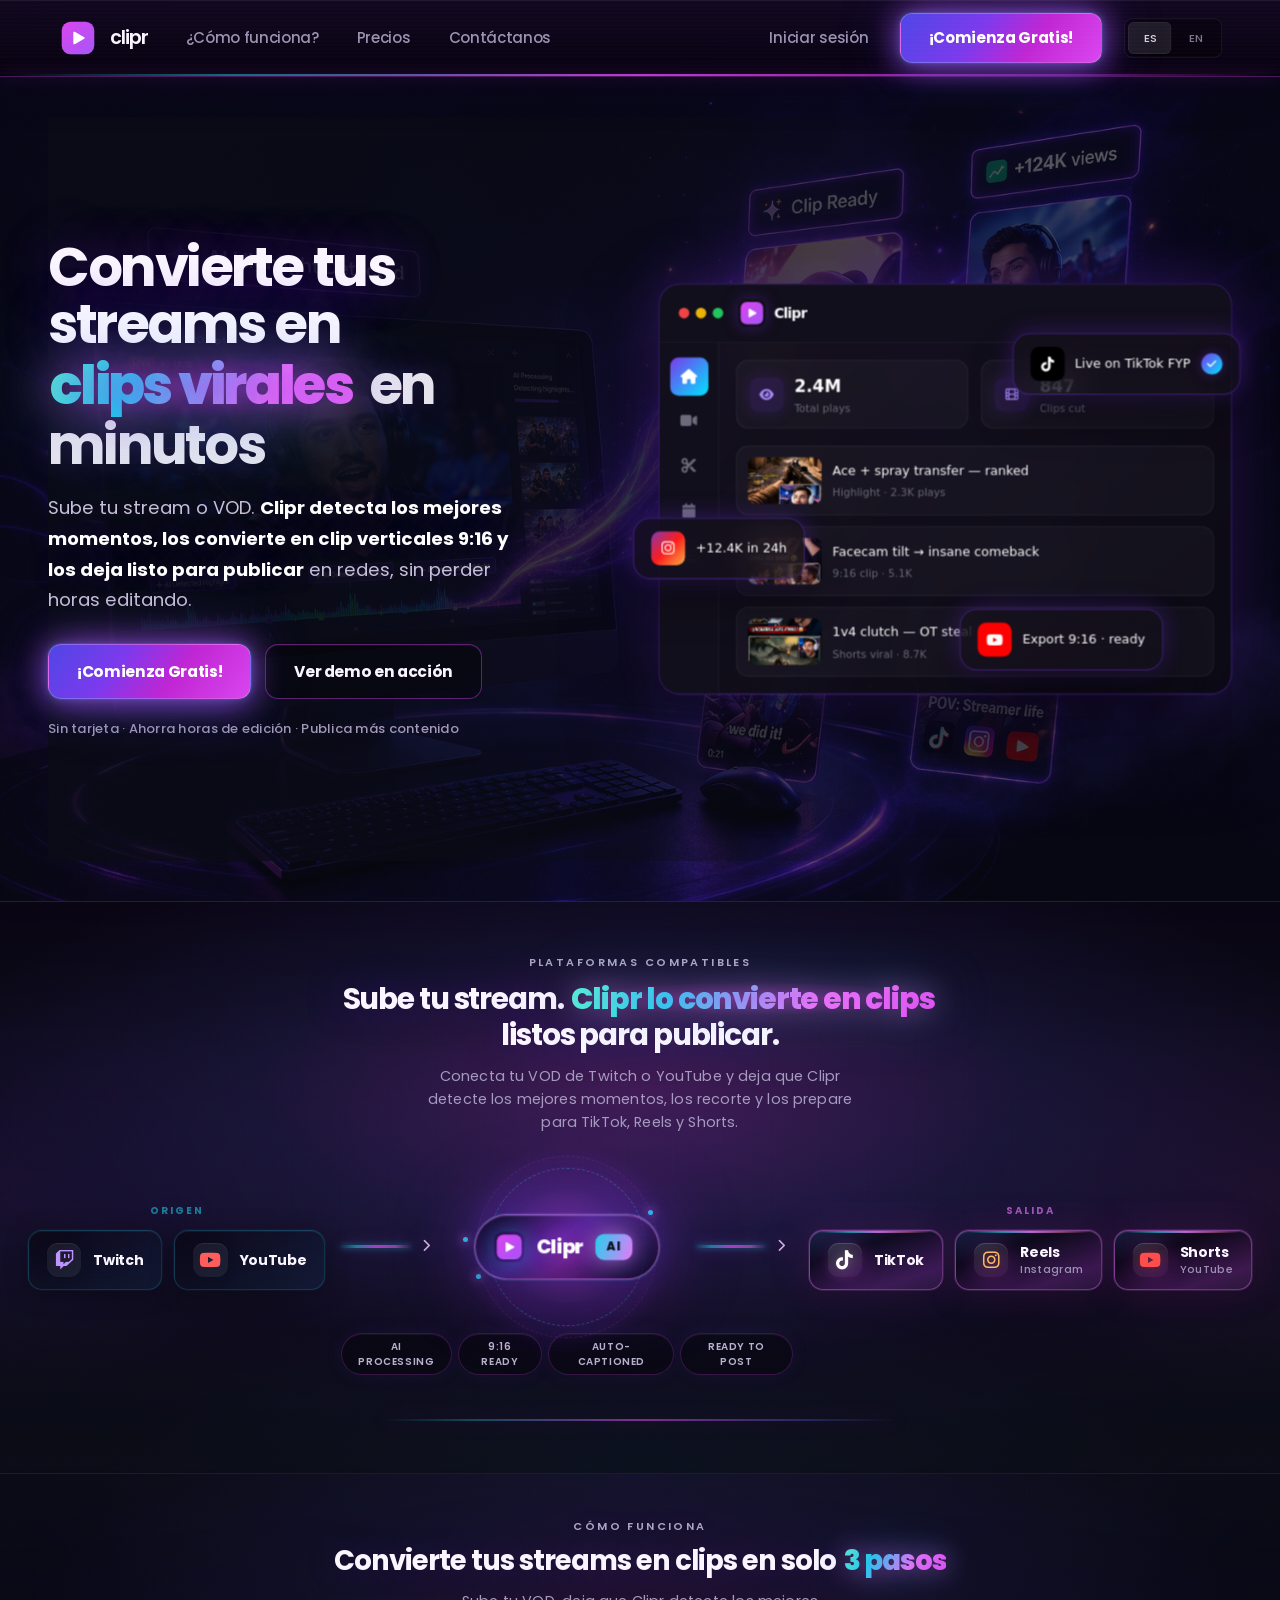
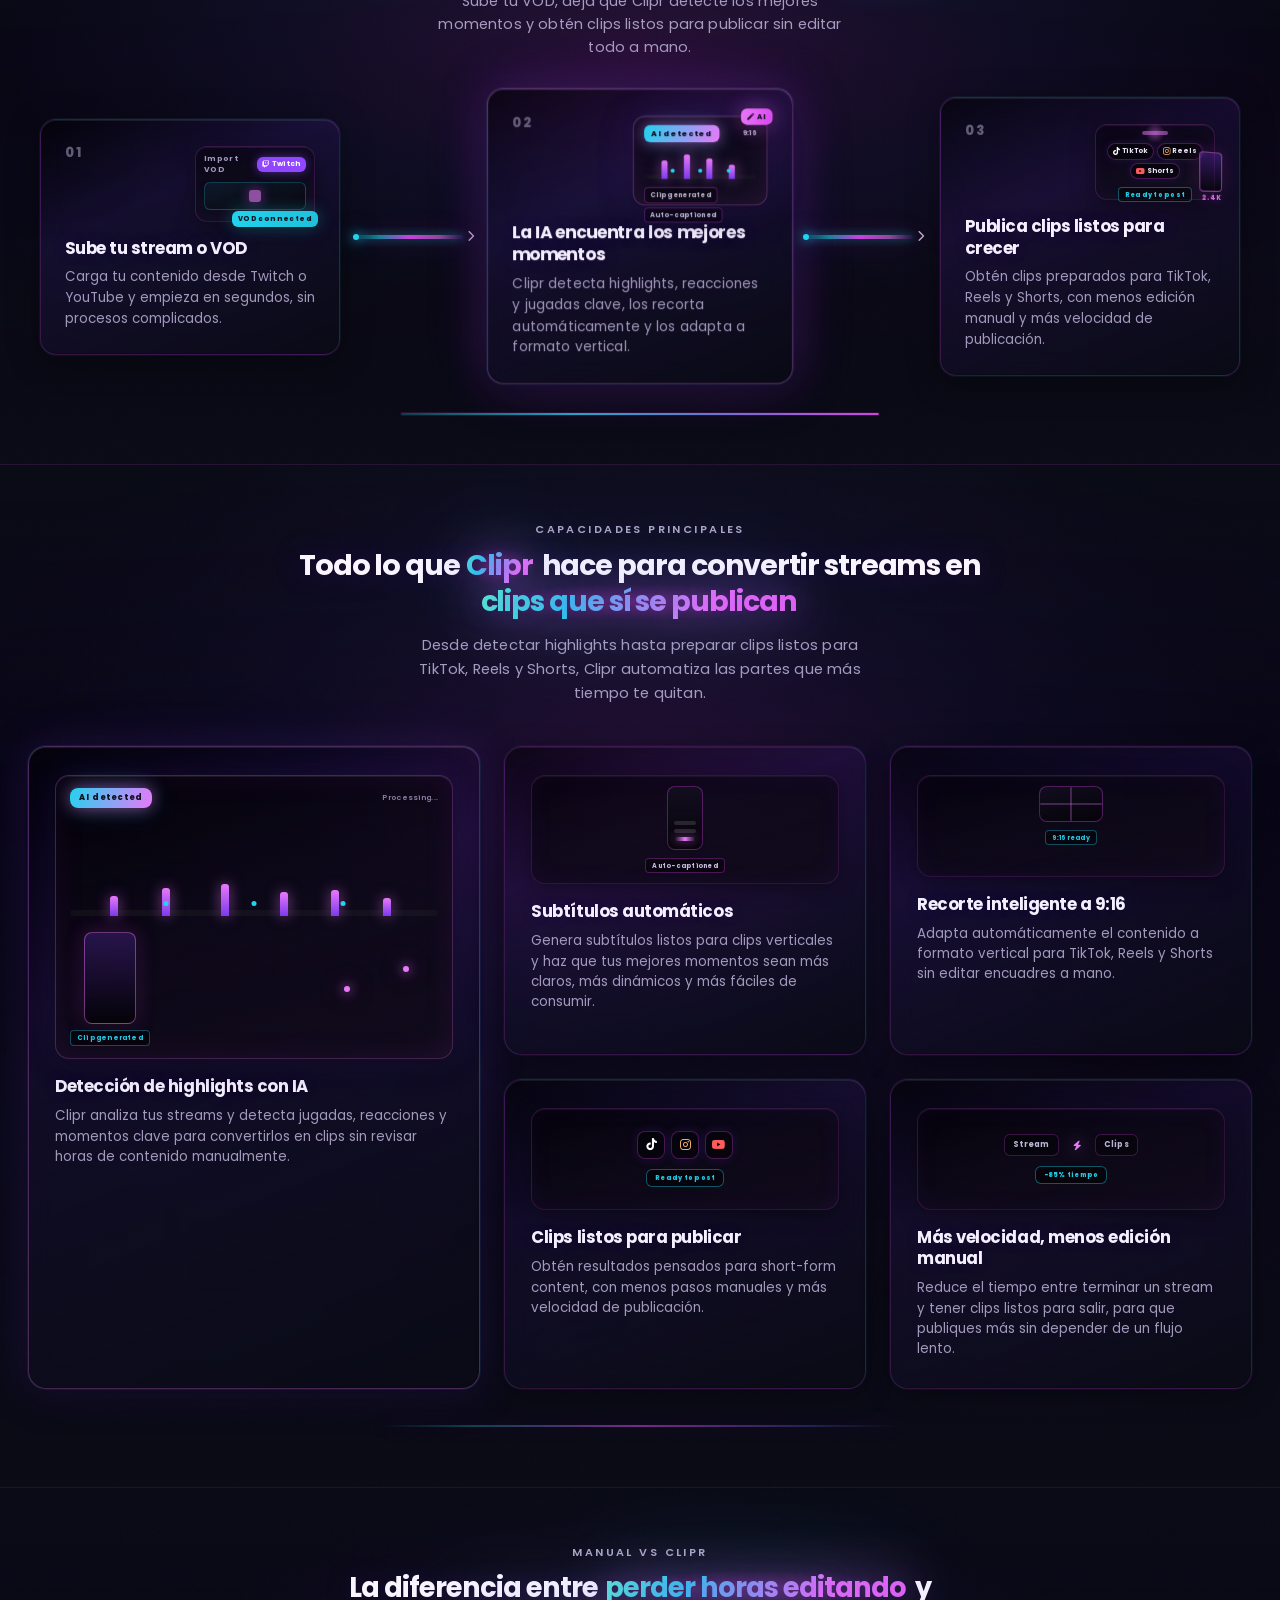
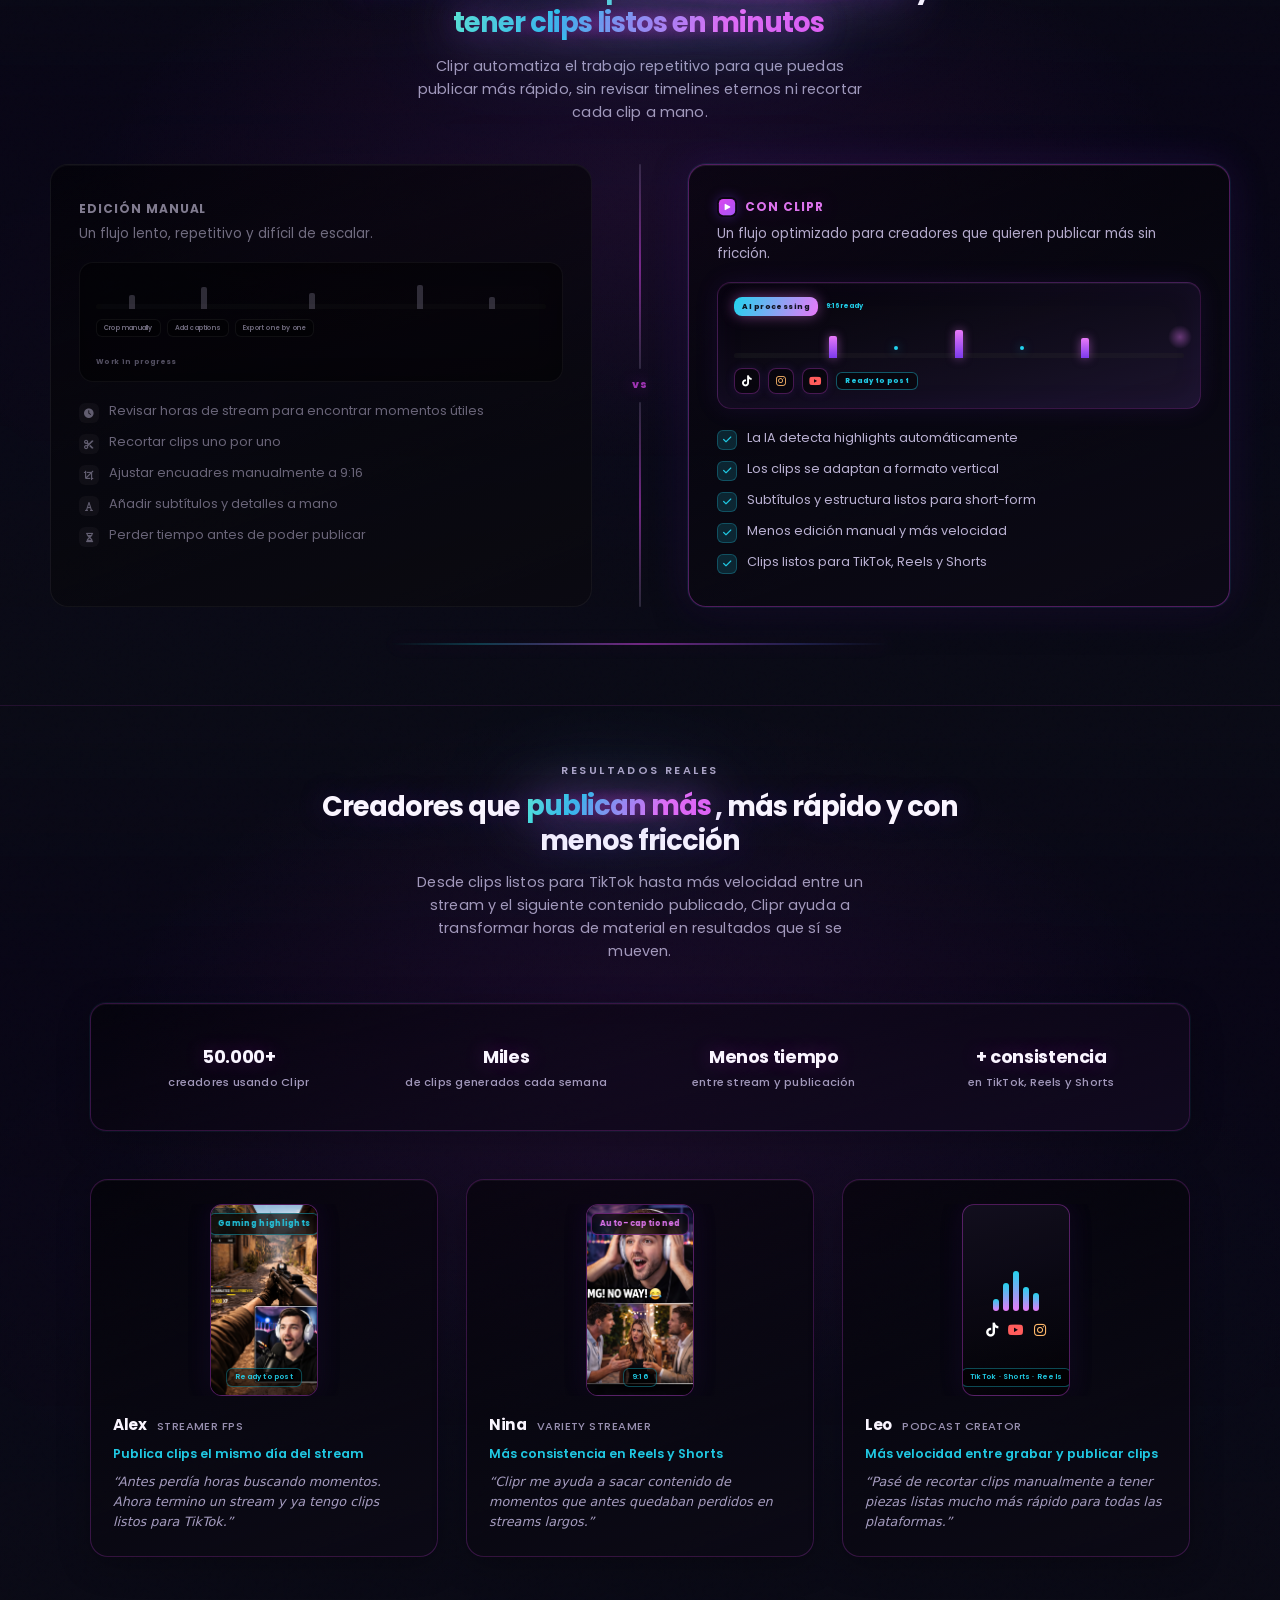
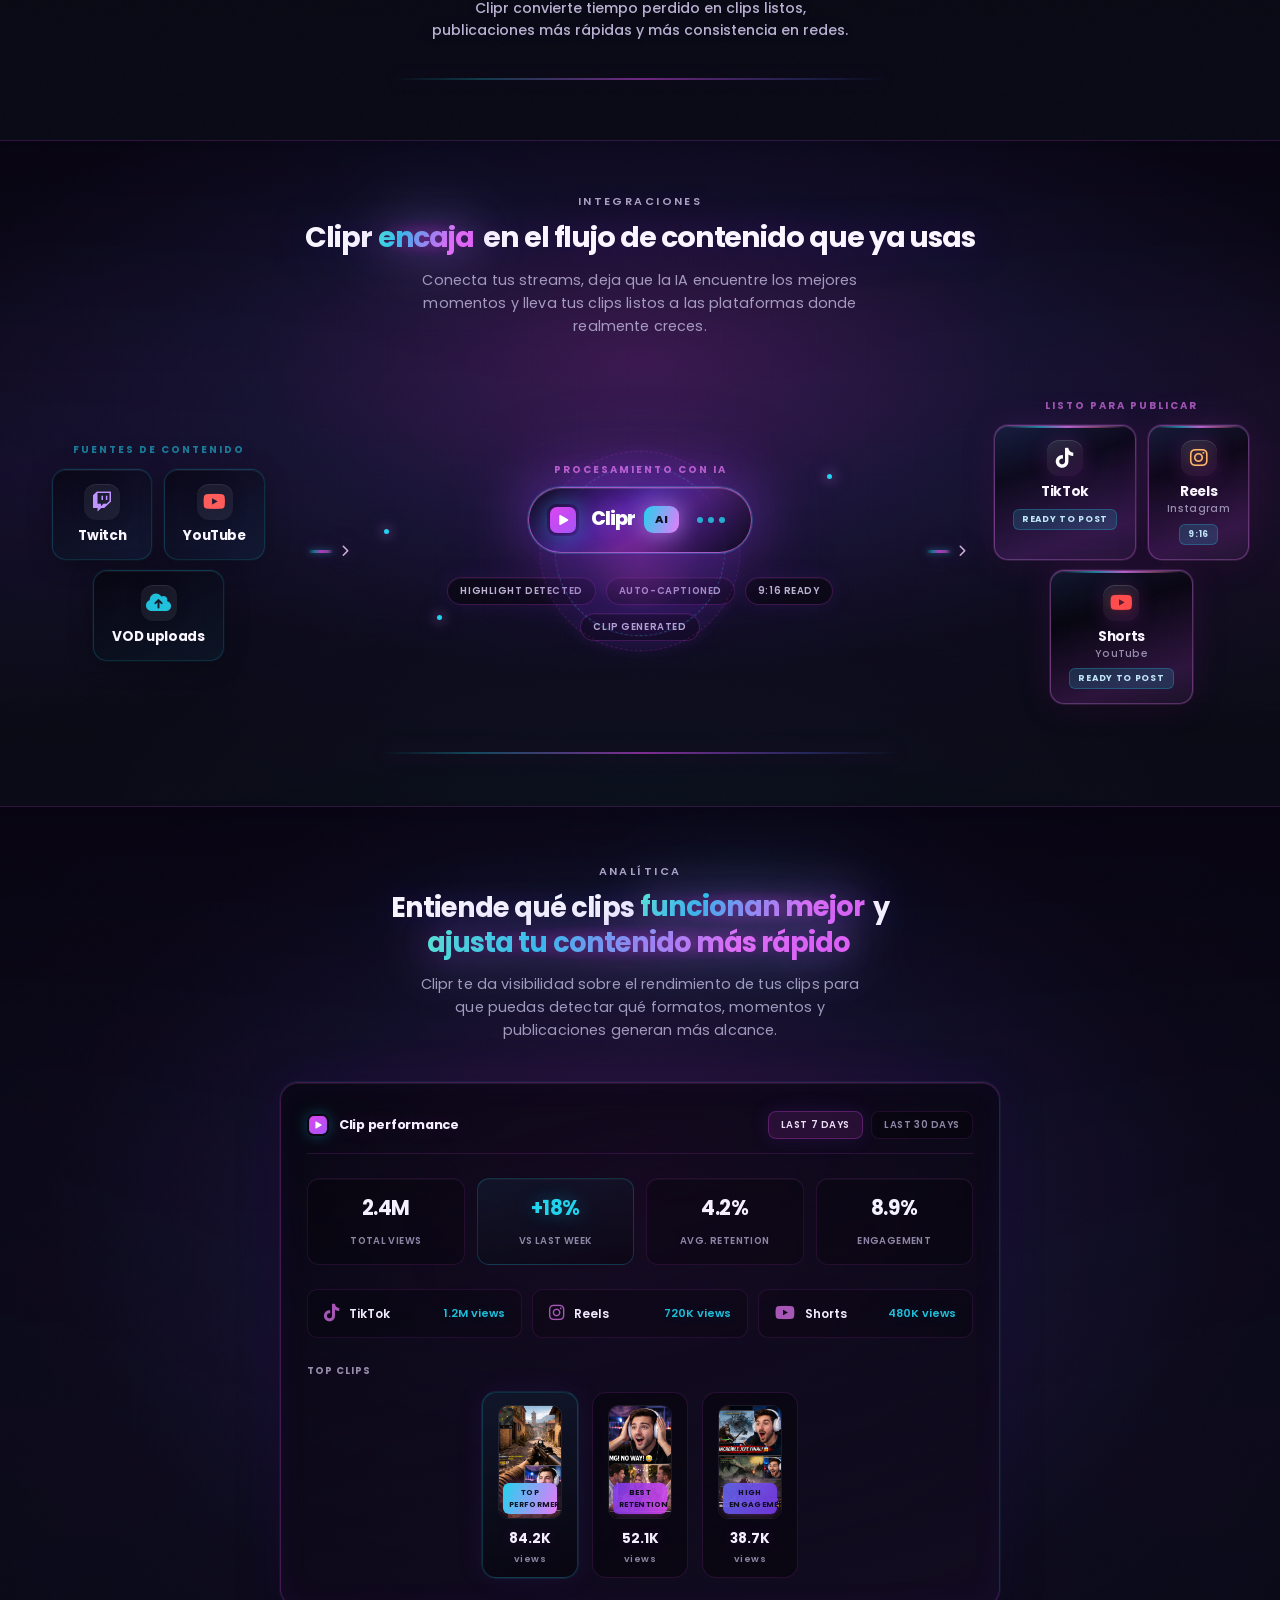
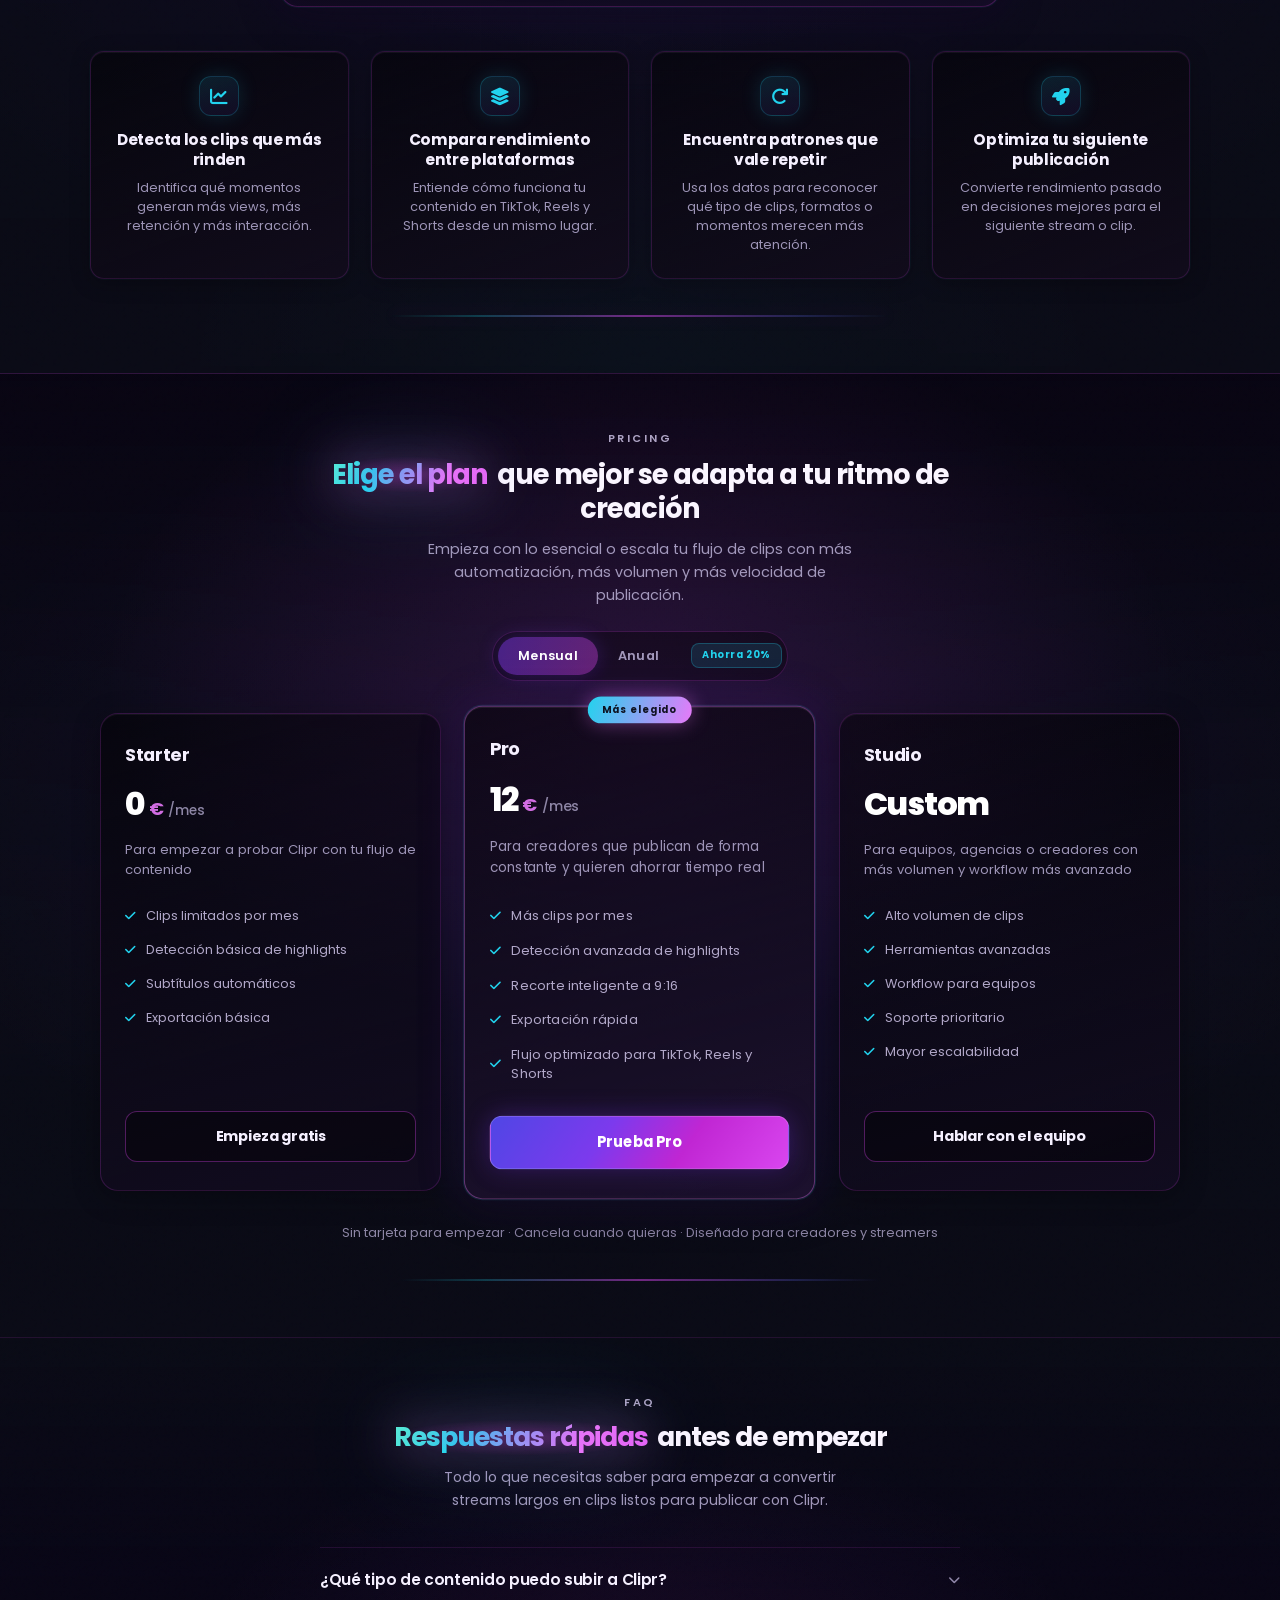
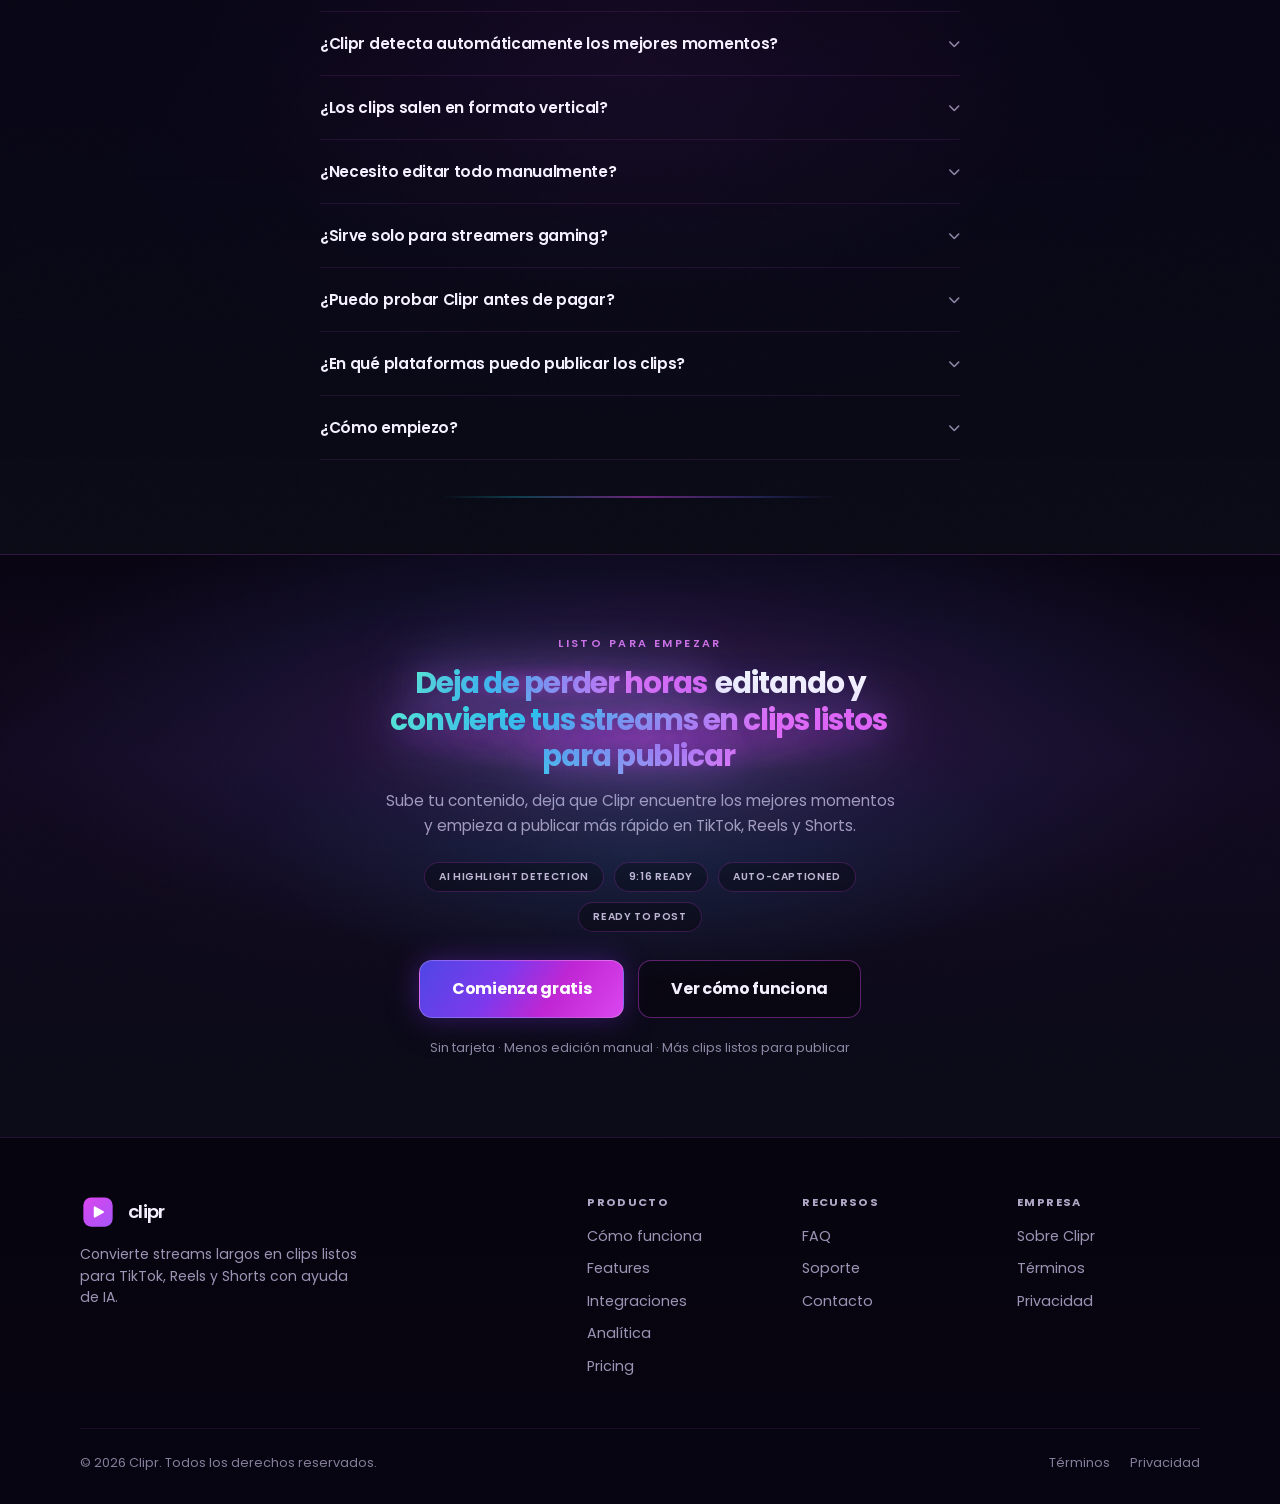
==== commit 24b966dc: "Update CTA text and style accents as requested" ====
--- a/index.html
+++ b/index.html
@@ -71,6 +71,7 @@
 
           <div class="site-header__actions">
             <a class="site-header__login" href="#login">Iniciar sesión</a>
+            <a class="site-header__cta" href="#empieza">¡Comienza Gratis!</a>
             <div
               class="lang-switch lang-switch--header"
               data-lang-switch
@@ -101,7 +102,6 @@
                 </button>
               </div>
             </div>
-            <a class="site-header__cta" href="#empieza">¡Comienza Gratis!</a>
           </div>
         </div>
       </div>
@@ -139,7 +139,7 @@
             <a class="hero__cta hero__cta--primary" href="#empieza"
               >¡Comienza Gratis!</a
             >
-            <a class="hero__cta hero__cta--ghost" href="#demo"
+            <a class="hero__cta hero__cta--ghost" href="#como-funciona"
               >Ver demo en acción</a
             >
           </div>
@@ -300,8 +300,9 @@
               listos para publicar.
             </h2>
             <p class="platform-bridge__lede">
-              Conecta tus streams de Twitch o YouTube y deja que Clipr los
-              transforme en clips listos para TikTok, Reels y Shorts.
+              Conecta tu VOD de Twitch o YouTube y deja que Clipr detecte los
+              mejores momentos, los recorte y los prepare para TikTok, Reels y
+              Shorts.
             </p>
           </div>
 
@@ -372,8 +373,8 @@
                   <img
                     class="platform-bridge__core-logo"
                     src="favicon.svg"
-                    width="26"
-                    height="26"
+                    width="28"
+                    height="28"
                     alt=""
                     decoding="async"
                     aria-hidden="true"
@@ -431,31 +432,1513 @@
                   </div>
                 </div>
               </div>
-            </div>
-          </div>
-
-          <ul
-            class="platform-bridge__badges"
-            aria-label="Detalles del flujo Clipr"
-          >
-            <li class="platform-bridge__badge">AI processing</li>
-            <li class="platform-bridge__badge">9:16 ready</li>
-            <li class="platform-bridge__badge">Auto-captioned</li>
-            <li class="platform-bridge__badge">Ready to post</li>
-          </ul>
+
+              <ul
+                class="platform-bridge__badges"
+                aria-label="Detalles del flujo Clipr"
+              >
+                <li class="platform-bridge__badge">AI processing</li>
+                <li class="platform-bridge__badge">9:16 ready</li>
+                <li class="platform-bridge__badge">Auto-captioned</li>
+                <li class="platform-bridge__badge">Ready to post</li>
+              </ul>
+            </div>
+          </div>
 
           <div class="platform-bridge__rail" aria-hidden="true"></div>
         </div>
       </section>
 
-      <div class="site-main" id="demo">
-        <p class="site-main__placeholder">
-          Contenido de la landing — próximos bloques.
-        </p>
-      </div>
+      <section
+        class="how-it-works"
+        id="como-funciona"
+        aria-labelledby="how-it-works-title"
+      >
+        <div class="how-it-works__ambient" aria-hidden="true"></div>
+        <div class="how-it-works__grid" aria-hidden="true"></div>
+        <div class="how-it-works__noise" aria-hidden="true"></div>
+
+        <div class="how-it-works__inner">
+          <header class="how-it-works__copy">
+            <p class="how-it-works__eyebrow">Cómo funciona</p>
+            <h2 id="how-it-works-title" class="how-it-works__title">
+              Convierte tus streams en clips en solo
+              <span class="how-it-works__title-accent">3 pasos</span>
+            </h2>
+            <p class="how-it-works__lede">
+              Sube tu VOD, deja que Clipr detecte los mejores momentos y obtén
+              clips listos para publicar sin editar todo a mano.
+            </p>
+          </header>
+
+          <div
+            class="how-it-works__flow"
+            aria-label="Tres pasos para crear clips con Clipr"
+          >
+            <article
+              class="how-step-card how-step-card--upload"
+              aria-labelledby="how-step-1-title"
+            >
+              <div class="how-step-card__top">
+                <span class="how-step-card__index" aria-hidden="true">01</span>
+                <div
+                  class="how-step-card__visual how-step-card__visual--upload"
+                  aria-hidden="true"
+                >
+                  <div class="how-step-mockup how-step-mockup--upload">
+                    <div class="how-step-mockup__header">
+                      <span class="how-step-mockup__label">Import VOD</span>
+                      <span class="how-step-mockup__chip how-step-mockup__chip--twitch">
+                        <i class="fab fa-twitch" aria-hidden="true"></i> Twitch
+                      </span>
+                    </div>
+                    <div class="how-step-mockup__body">
+                      <div class="how-step-mockup__thumb">
+                        <span class="how-step-mockup__play"></span>
+                      </div>
+                      <div class="how-step-mockup__progress-wrap">
+                        <span class="how-step-mockup__progress-fill" style="--progress: 100%"></span>
+                      </div>
+                    </div>
+                    <div class="how-step-mockup__overflow-badge how-step-mockup__overflow-badge--connected">
+                      VOD connected
+                    </div>
+                  </div>
+                </div>
+              </div>
+              <h3 class="how-step-card__title" id="how-step-1-title">
+                Sube tu stream o VOD
+              </h3>
+              <p class="how-step-card__text">
+                Carga tu contenido desde Twitch o YouTube y empieza en
+                segundos, sin procesos complicados.
+              </p>
+            </article>
+
+            <div class="how-it-works__connector" aria-hidden="true">
+              <span class="how-it-works__connector-line"></span>
+              <span class="how-it-works__connector-cap">
+                <i class="fas fa-chevron-right"></i>
+              </span>
+            </div>
+
+            <article
+              class="how-step-card how-step-card--ai how-step-card--hero"
+              aria-labelledby="how-step-2-title"
+            >
+              <div class="how-step-card__top">
+                <span class="how-step-card__index" aria-hidden="true">02</span>
+                <div
+                  class="how-step-card__visual how-step-card__visual--ai"
+                  aria-hidden="true"
+                >
+                  <div class="how-step-mockup how-step-mockup--ai">
+                    <div class="how-step-mockup__ai-header">
+                      <span class="how-step-mockup__ai-badge">AI detected</span>
+                      <span class="how-step-mockup__916-badge">9:16</span>
+                    </div>
+                    <div class="how-step-mockup__timeline">
+                      <span class="how-step-mockup__rail"></span>
+                      <span class="how-step-mockup__peak how-step-mockup__peak--1"></span>
+                      <span class="how-step-mockup__peak how-step-mockup__peak--2"></span>
+                      <span class="how-step-mockup__peak how-step-mockup__peak--3"></span>
+                      <span class="how-step-mockup__peak how-step-mockup__peak--4"></span>
+                      <span class="how-step-mockup__marker how-step-mockup__marker--1"></span>
+                      <span class="how-step-mockup__marker how-step-mockup__marker--2"></span>
+                      <span class="how-step-mockup__marker how-step-mockup__marker--3"></span>
+                    </div>
+                    <div class="how-step-mockup__ai-badges">
+                      <span class="how-step-mockup__gen-badge">Clip generated</span>
+                      <span class="how-step-mockup__cap-badge">Auto-captioned</span>
+                    </div>
+                    <div class="how-step-mockup__overflow-badge how-step-mockup__overflow-badge--ai">
+                      <i class="fas fa-magic" aria-hidden="true"></i> AI
+                    </div>
+                  </div>
+                </div>
+              </div>
+              <h3 class="how-step-card__title" id="how-step-2-title">
+                La IA encuentra los mejores momentos
+              </h3>
+              <p class="how-step-card__text">
+                Clipr detecta highlights, reacciones y jugadas clave, los
+                recorta automáticamente y los adapta a formato vertical.
+              </p>
+            </article>
+
+            <div class="how-it-works__connector" aria-hidden="true">
+              <span class="how-it-works__connector-line"></span>
+              <span class="how-it-works__connector-cap">
+                <i class="fas fa-chevron-right"></i>
+              </span>
+            </div>
+
+            <article
+              class="how-step-card how-step-card--publish"
+              aria-labelledby="how-step-3-title"
+            >
+              <div class="how-step-card__top">
+                <span class="how-step-card__index" aria-hidden="true">03</span>
+                <div
+                  class="how-step-card__visual how-step-card__visual--publish"
+                  aria-hidden="true"
+                >
+                  <div class="how-step-mockup how-step-mockup--publish">
+                    <div class="how-step-mockup__phone-frame">
+                      <span class="how-step-mockup__phone-screen"></span>
+                      <span class="how-step-mockup__phone-glow"></span>
+                    </div>
+                    <div class="how-step-mockup__export-chips">
+                      <span class="how-step-mockup__export-chip">
+                        <i class="fab fa-tiktok" aria-hidden="true"></i> TikTok
+                      </span>
+                      <span class="how-step-mockup__export-chip">
+                        <i class="fab fa-instagram" aria-hidden="true"></i> Reels
+                      </span>
+                      <span class="how-step-mockup__export-chip">
+                        <i class="fab fa-youtube" aria-hidden="true"></i> Shorts
+                      </span>
+                    </div>
+                    <div class="how-step-mockup__ready-badge">Ready to post</div>
+                    <div class="how-step-mockup__overflow-preview">
+                      <span class="how-step-mockup__mini-clip"></span>
+                      <span class="how-step-mockup__mini-views">2.4K</span>
+                    </div>
+                  </div>
+                </div>
+              </div>
+              <h3 class="how-step-card__title" id="how-step-3-title">
+                Publica clips listos para crecer
+              </h3>
+              <p class="how-step-card__text">
+                Obtén clips preparados para TikTok, Reels y Shorts, con menos
+                edición manual y más velocidad de publicación.
+              </p>
+            </article>
+          </div>
+
+          <div class="how-it-works__progress" aria-hidden="true">
+            <span class="how-it-works__progress-fill"></span>
+          </div>
+        </div>
+      </section>
+
+      <section
+        class="features"
+        id="capacidades"
+        aria-labelledby="features-title"
+      >
+        <div class="features__ambient" aria-hidden="true"></div>
+        <div class="features__grid" aria-hidden="true"></div>
+        <div class="features__noise" aria-hidden="true"></div>
+
+        <div class="features__inner">
+          <header class="features__copy">
+            <p class="features__eyebrow">Capacidades principales</p>
+            <h2 id="features-title" class="features__title">
+              Todo lo que <span class="hero__title-accent">Clipr</span> hace para convertir streams en <span class="hero__title-accent">clips que sí se publican</span>
+            </h2>
+            <p class="features__lede">
+              Desde detectar highlights hasta preparar clips listos para TikTok, Reels y Shorts, Clipr automatiza las partes que más tiempo te quitan.
+            </p>
+          </header>
+
+          <div class="features__layout" aria-label="Capacidades de Clipr">
+            <article
+              class="feature-card feature-card--hero"
+              aria-labelledby="feature-hero-title"
+            >
+              <div class="feature-card__visual feature-card__visual--hero">
+                <div class="feature-mockup feature-mockup--timeline">
+                  <div class="feature-mockup__header">
+                    <span class="feature-mockup__ai-badge">AI detected</span>
+                    <span class="feature-mockup__processing">Processing...</span>
+                  </div>
+                  <div class="feature-mockup__timeline-wrap">
+                    <span class="feature-mockup__rail"></span>
+                    <span class="feature-mockup__peak feature-mockup__peak--1"></span>
+                    <span class="feature-mockup__peak feature-mockup__peak--2"></span>
+                    <span class="feature-mockup__peak feature-mockup__peak--3"></span>
+                    <span class="feature-mockup__peak feature-mockup__peak--4"></span>
+                    <span class="feature-mockup__peak feature-mockup__peak--5"></span>
+                    <span class="feature-mockup__peak feature-mockup__peak--6"></span>
+                    <span class="feature-mockup__marker feature-mockup__marker--1"></span>
+                    <span class="feature-mockup__marker feature-mockup__marker--2"></span>
+                    <span class="feature-mockup__marker feature-mockup__marker--3"></span>
+                  </div>
+                  <div class="feature-mockup__preview-row">
+                    <div class="feature-mockup__mini-preview">
+                      <span class="feature-mockup__preview-thumb"></span>
+                      <span class="feature-mockup__preview-badge">Clip generated</span>
+                    </div>
+                    <div class="feature-mockup__glow-dot feature-mockup__glow-dot--1"></div>
+                    <div class="feature-mockup__glow-dot feature-mockup__glow-dot--2"></div>
+                  </div>
+                </div>
+              </div>
+              <div class="feature-card__content">
+                <h3 class="feature-card__title" id="feature-hero-title">
+                  Detección de highlights con IA
+                </h3>
+                <p class="feature-card__text">
+                  Clipr analiza tus streams y detecta jugadas, reacciones y momentos clave para convertirlos en clips sin revisar horas de contenido manualmente.
+                </p>
+              </div>
+            </article>
+
+            <article class="feature-card feature-card--secondary" aria-labelledby="feature-2-title">
+              <div class="feature-card__visual">
+                <div class="feature-mockup feature-mockup--captions">
+                  <div class="feature-mockup__vertical-frame">
+                    <span class="feature-mockup__caption-line"></span>
+                    <span class="feature-mockup__caption-line"></span>
+                    <span class="feature-mockup__caption-line feature-mockup__caption-line--active"></span>
+                  </div>
+                  <span class="feature-mockup__cap-badge">Auto-captioned</span>
+                </div>
+              </div>
+              <div class="feature-card__content">
+                <h3 class="feature-card__title" id="feature-2-title">
+                  Subtítulos automáticos
+                </h3>
+                <p class="feature-card__text">
+                  Genera subtítulos listos para clips verticales y haz que tus mejores momentos sean más claros, más dinámicos y más fáciles de consumir.
+                </p>
+              </div>
+            </article>
+
+            <article class="feature-card feature-card--secondary" aria-labelledby="feature-3-title">
+              <div class="feature-card__visual">
+                <div class="feature-mockup feature-mockup--crop">
+                  <div class="feature-mockup__crop-frame">
+                    <span class="feature-mockup__crop-guide feature-mockup__crop-guide--h"></span>
+                    <span class="feature-mockup__crop-guide feature-mockup__crop-guide--v"></span>
+                  </div>
+                  <span class="feature-mockup__916-badge">9:16 ready</span>
+                </div>
+              </div>
+              <div class="feature-card__content">
+                <h3 class="feature-card__title" id="feature-3-title">
+                  Recorte inteligente a 9:16
+                </h3>
+                <p class="feature-card__text">
+                  Adapta automáticamente el contenido a formato vertical para TikTok, Reels y Shorts sin editar encuadres a mano.
+                </p>
+              </div>
+            </article>
+
+            <article class="feature-card feature-card--secondary" aria-labelledby="feature-4-title">
+              <div class="feature-card__visual">
+                <div class="feature-mockup feature-mockup--export">
+                  <div class="feature-mockup__export-chips">
+                    <span class="feature-mockup__export-chip"><i class="fab fa-tiktok"></i></span>
+                    <span class="feature-mockup__export-chip"><i class="fab fa-instagram"></i></span>
+                    <span class="feature-mockup__export-chip"><i class="fab fa-youtube"></i></span>
+                  </div>
+                  <span class="feature-mockup__ready-badge">Ready to post</span>
+                </div>
+              </div>
+              <div class="feature-card__content">
+                <h3 class="feature-card__title" id="feature-4-title">
+                  Clips listos para publicar
+                </h3>
+                <p class="feature-card__text">
+                  Obtén resultados pensados para short-form content, con menos pasos manuales y más velocidad de publicación.
+                </p>
+              </div>
+            </article>
+
+            <article class="feature-card feature-card--secondary" aria-labelledby="feature-5-title">
+              <div class="feature-card__visual">
+                <div class="feature-mockup feature-mockup--speed">
+                  <div class="feature-mockup__speed-flow">
+                    <span class="feature-mockup__speed-step">Stream</span>
+                    <span class="feature-mockup__speed-arrow"><i class="fas fa-bolt"></i></span>
+                    <span class="feature-mockup__speed-step">Clips</span>
+                  </div>
+                  <span class="feature-mockup__time-badge">-85% tiempo</span>
+                </div>
+              </div>
+              <div class="feature-card__content">
+                <h3 class="feature-card__title" id="feature-5-title">
+                  Más velocidad, menos edición manual
+                </h3>
+                <p class="feature-card__text">
+                  Reduce el tiempo entre terminar un stream y tener clips listos para salir, para que publiques más sin depender de un flujo lento.
+                </p>
+              </div>
+            </article>
+          </div>
+
+          <div class="features__rail" aria-hidden="true"></div>
+        </div>
+      </section>
+
+      <section
+        class="compare"
+        id="manual-vs-clipr"
+        aria-labelledby="compare-title"
+      >
+        <div class="compare__ambient" aria-hidden="true"></div>
+        <div class="compare__grid" aria-hidden="true"></div>
+        <div class="compare__noise" aria-hidden="true"></div>
+
+        <div class="compare__inner">
+          <header class="compare__copy">
+            <p class="compare__eyebrow">Manual vs Clipr</p>
+            <h2 id="compare-title" class="compare__title">
+              La diferencia entre <span class="hero__title-accent">perder horas editando</span> y <span class="hero__title-accent">tener clips listos en minutos</span>
+            </h2>
+            <p class="compare__lede">
+              Clipr automatiza el trabajo repetitivo para que puedas publicar más rápido, sin revisar timelines eternos ni recortar cada clip a mano.
+            </p>
+          </header>
+
+          <div class="compare__split" aria-label="Comparación edición manual vs Clipr">
+            <div class="compare-panel compare-panel--manual" aria-labelledby="compare-manual-label">
+              <div class="compare-panel__header">
+                <span class="compare-panel__label" id="compare-manual-label">Edición manual</span>
+                <p class="compare-panel__intro">
+                  Un flujo lento, repetitivo y difícil de escalar.
+                </p>
+              </div>
+              <div class="compare-panel__visual compare-panel__visual--manual" aria-hidden="true">
+                <div class="compare-mockup compare-mockup--manual">
+                  <div class="compare-mockup__chaos-timeline">
+                    <span class="compare-mockup__chaos-rail"></span>
+                    <span class="compare-mockup__chaos-seg compare-mockup__chaos-seg--1"></span>
+                    <span class="compare-mockup__chaos-seg compare-mockup__chaos-seg--2"></span>
+                    <span class="compare-mockup__chaos-seg compare-mockup__chaos-seg--3"></span>
+                    <span class="compare-mockup__chaos-seg compare-mockup__chaos-seg--4"></span>
+                    <span class="compare-mockup__chaos-seg compare-mockup__chaos-seg--5"></span>
+                  </div>
+                  <div class="compare-mockup__manual-badges">
+                    <span class="compare-mockup__manual-badge">Crop manually</span>
+                    <span class="compare-mockup__manual-badge">Add captions</span>
+                    <span class="compare-mockup__manual-badge">Export one by one</span>
+                  </div>
+                  <div class="compare-mockup__wip">Work in progress</div>
+                </div>
+              </div>
+              <ul class="compare-panel__points" role="list">
+                <li class="compare-point compare-point--manual" role="listitem">
+                  <span class="compare-point__icon" aria-hidden="true"><i class="fas fa-clock"></i></span>
+                  <span>Revisar horas de stream para encontrar momentos útiles</span>
+                </li>
+                <li class="compare-point compare-point--manual" role="listitem">
+                  <span class="compare-point__icon" aria-hidden="true"><i class="fas fa-cut"></i></span>
+                  <span>Recortar clips uno por uno</span>
+                </li>
+                <li class="compare-point compare-point--manual" role="listitem">
+                  <span class="compare-point__icon" aria-hidden="true"><i class="fas fa-crop"></i></span>
+                  <span>Ajustar encuadres manualmente a 9:16</span>
+                </li>
+                <li class="compare-point compare-point--manual" role="listitem">
+                  <span class="compare-point__icon" aria-hidden="true"><i class="fas fa-font"></i></span>
+                  <span>Añadir subtítulos y detalles a mano</span>
+                </li>
+                <li class="compare-point compare-point--manual" role="listitem">
+                  <span class="compare-point__icon" aria-hidden="true"><i class="fas fa-hourglass-half"></i></span>
+                  <span>Perder tiempo antes de poder publicar</span>
+                </li>
+              </ul>
+            </div>
+
+            <div class="compare__vs" aria-hidden="true">
+              <span class="compare__vs-line"></span>
+              <span class="compare__vs-label">vs</span>
+              <span class="compare__vs-line"></span>
+            </div>
+
+            <div class="compare-panel compare-panel--clipr" aria-labelledby="compare-clipr-label">
+              <div class="compare-panel__header">
+                <span class="compare-panel__label compare-panel__label--clipr" id="compare-clipr-label">
+                  <img src="favicon.svg" width="20" height="20" alt="" decoding="async" aria-hidden="true" />
+                  Con Clipr
+                </span>
+                <p class="compare-panel__intro compare-panel__intro--clipr">
+                  Un flujo optimizado para creadores que quieren publicar más sin fricción.
+                </p>
+              </div>
+              <div class="compare-panel__visual compare-panel__visual--clipr" aria-hidden="true">
+                <div class="compare-mockup compare-mockup--clipr">
+                  <div class="compare-mockup__clipr-header">
+                    <span class="compare-mockup__ai-chip">AI processing</span>
+                    <span class="compare-mockup__916-chip">9:16 ready</span>
+                  </div>
+                  <div class="compare-mockup__clipr-timeline">
+                    <span class="compare-mockup__clipr-rail"></span>
+                    <span class="compare-mockup__clipr-peak compare-mockup__clipr-peak--1"></span>
+                    <span class="compare-mockup__clipr-peak compare-mockup__clipr-peak--2"></span>
+                    <span class="compare-mockup__clipr-peak compare-mockup__clipr-peak--3"></span>
+                    <span class="compare-mockup__clipr-marker compare-mockup__clipr-marker--1"></span>
+                    <span class="compare-mockup__clipr-marker compare-mockup__clipr-marker--2"></span>
+                  </div>
+                  <div class="compare-mockup__clipr-export">
+                    <span class="compare-mockup__export-item"><i class="fab fa-tiktok"></i></span>
+                    <span class="compare-mockup__export-item"><i class="fab fa-instagram"></i></span>
+                    <span class="compare-mockup__export-item"><i class="fab fa-youtube"></i></span>
+                    <span class="compare-mockup__ready-chip">Ready to post</span>
+                  </div>
+                  <div class="compare-mockup__clipr-glow" aria-hidden="true"></div>
+                </div>
+              </div>
+              <ul class="compare-panel__points" role="list">
+                <li class="compare-point compare-point--clipr" role="listitem">
+                  <span class="compare-point__icon compare-point__icon--check" aria-hidden="true"><i class="fas fa-check"></i></span>
+                  <span>La IA detecta highlights automáticamente</span>
+                </li>
+                <li class="compare-point compare-point--clipr" role="listitem">
+                  <span class="compare-point__icon compare-point__icon--check" aria-hidden="true"><i class="fas fa-check"></i></span>
+                  <span>Los clips se adaptan a formato vertical</span>
+                </li>
+                <li class="compare-point compare-point--clipr" role="listitem">
+                  <span class="compare-point__icon compare-point__icon--check" aria-hidden="true"><i class="fas fa-check"></i></span>
+                  <span>Subtítulos y estructura listos para short-form</span>
+                </li>
+                <li class="compare-point compare-point--clipr" role="listitem">
+                  <span class="compare-point__icon compare-point__icon--check" aria-hidden="true"><i class="fas fa-check"></i></span>
+                  <span>Menos edición manual y más velocidad</span>
+                </li>
+                <li class="compare-point compare-point--clipr" role="listitem">
+                  <span class="compare-point__icon compare-point__icon--check" aria-hidden="true"><i class="fas fa-check"></i></span>
+                  <span>Clips listos para TikTok, Reels y Shorts</span>
+                </li>
+              </ul>
+            </div>
+          </div>
+
+          <div class="compare__rail" aria-hidden="true"></div>
+        </div>
+      </section>
+
+      <section
+        class="results"
+        id="resultados"
+        aria-labelledby="results-title"
+      >
+        <div class="results__ambient" aria-hidden="true"></div>
+        <div class="results__grid" aria-hidden="true"></div>
+        <div class="results__noise" aria-hidden="true"></div>
+
+        <div class="results__inner">
+          <header class="results__copy">
+            <p class="results__eyebrow">Resultados reales</p>
+            <h2 id="results-title" class="results__title">
+              Creadores que <span class="hero__title-accent">publican más</span>, más rápido y con menos fricción
+            </h2>
+            <p class="results__lede">
+              Desde clips listos para TikTok hasta más velocidad entre un stream
+              y el siguiente contenido publicado, Clipr ayuda a transformar horas
+              de material en resultados que sí se mueven.
+            </p>
+          </header>
+
+          <div class="results__stats" aria-label="Métricas de Clipr">
+            <div class="results-stat">
+              <span class="results-stat__value">50.000+</span>
+              <span class="results-stat__label">creadores usando Clipr</span>
+            </div>
+            <div class="results-stat">
+              <span class="results-stat__value">Miles</span>
+              <span class="results-stat__label">de clips generados cada semana</span>
+            </div>
+            <div class="results-stat">
+              <span class="results-stat__value">Menos tiempo</span>
+              <span class="results-stat__label">entre stream y publicación</span>
+            </div>
+            <div class="results-stat">
+              <span class="results-stat__value">+ consistencia</span>
+              <span class="results-stat__label">en TikTok, Reels y Shorts</span>
+            </div>
+          </div>
+
+          <div class="results__cases" aria-label="Casos de creadores">
+            <article class="results-case results-case--gaming" aria-labelledby="case-alex">
+              <h3 id="case-alex" class="visually-hidden">Alex, streamer FPS — Publica clips el mismo día del stream</h3>
+              <div class="results-case__visual">
+                <div class="results-case-mockup results-case-mockup--gaming">
+                  <div class="results-case-mockup__frame">
+                    <img
+                      src="sources/clip1.png"
+                      alt=""
+                      class="results-case-mockup__thumb"
+                      loading="lazy"
+                      width="108"
+                      height="192"
+                    />
+                    <span class="results-case-mockup__badge results-case-mockup__badge--gaming">Gaming highlights</span>
+                    <span class="results-case-mockup__chip">Ready to post</span>
+                  </div>
+                </div>
+              </div>
+              <div class="results-case__content">
+                <div class="results-case__meta">
+                  <span class="results-case__name">Alex</span>
+                  <span class="results-case__type">Streamer FPS</span>
+                </div>
+                <p class="results-case__metric">Publica clips el mismo día del stream</p>
+                <blockquote class="results-case__quote">
+                  &ldquo;Antes perdía horas buscando momentos. Ahora termino un
+                  stream y ya tengo clips listos para TikTok.&rdquo;
+                </blockquote>
+              </div>
+            </article>
+
+            <article class="results-case results-case--variety" aria-labelledby="case-nina">
+              <h3 id="case-nina" class="visually-hidden">Nina, variety streamer — Más consistencia en Reels y Shorts</h3>
+              <div class="results-case__visual">
+                <div class="results-case-mockup results-case-mockup--variety">
+                  <div class="results-case-mockup__frame">
+                    <img
+                      src="sources/clip2.png"
+                      alt=""
+                      class="results-case-mockup__thumb"
+                      loading="lazy"
+                      width="108"
+                      height="192"
+                    />
+                    <span class="results-case-mockup__badge results-case-mockup__badge--captions">Auto-captioned</span>
+                    <span class="results-case-mockup__chip">9:16</span>
+                  </div>
+                </div>
+              </div>
+              <div class="results-case__content">
+                <div class="results-case__meta">
+                  <span class="results-case__name">Nina</span>
+                  <span class="results-case__type">Variety streamer</span>
+                </div>
+                <p class="results-case__metric">Más consistencia en Reels y Shorts</p>
+                <blockquote class="results-case__quote">
+                  &ldquo;Clipr me ayuda a sacar contenido de momentos que antes
+                  quedaban perdidos en streams largos.&rdquo;
+                </blockquote>
+              </div>
+            </article>
+
+            <article class="results-case results-case--podcast" aria-labelledby="case-leo">
+              <h3 id="case-leo" class="visually-hidden">Leo, podcast creator — Más velocidad entre grabar y publicar clips</h3>
+              <div class="results-case__visual">
+                <div class="results-case-mockup results-case-mockup--podcast">
+                  <div class="results-case-mockup__frame results-case-mockup__frame--waveform">
+                    <div class="results-case-mockup__waveform" aria-hidden="true">
+                      <span></span><span></span><span></span><span></span><span></span>
+                    </div>
+                    <div class="results-case-mockup__platforms">
+                      <i class="fab fa-tiktok" aria-hidden="true"></i>
+                      <i class="fab fa-youtube" aria-hidden="true"></i>
+                      <i class="fab fa-instagram" aria-hidden="true"></i>
+                    </div>
+                    <span class="results-case-mockup__chip">TikTok · Shorts · Reels</span>
+                  </div>
+                </div>
+              </div>
+              <div class="results-case__content">
+                <div class="results-case__meta">
+                  <span class="results-case__name">Leo</span>
+                  <span class="results-case__type">Podcast creator</span>
+                </div>
+                <p class="results-case__metric">Más velocidad entre grabar y publicar clips</p>
+                <blockquote class="results-case__quote">
+                  &ldquo;Pasé de recortar clips manualmente a tener piezas listas
+                  mucho más rápido para todas las plataformas.&rdquo;
+                </blockquote>
+              </div>
+            </article>
+          </div>
+
+          <div class="results__cta-wrap">
+            <p class="results__cta-text">
+              Clipr convierte tiempo perdido en clips listos, publicaciones más
+              rápidas y más consistencia en redes.
+            </p>
+          </div>
+
+          <div class="results__rail" aria-hidden="true"></div>
+        </div>
+      </section>
+
+      <section
+        class="integrations"
+        id="integraciones"
+        aria-labelledby="integrations-title"
+      >
+        <div class="integrations__ambient" aria-hidden="true"></div>
+        <div class="integrations__grid" aria-hidden="true"></div>
+        <div class="integrations__noise" aria-hidden="true"></div>
+
+        <div class="integrations__inner">
+          <header class="integrations__copy">
+            <p class="integrations__eyebrow">Integraciones</p>
+            <h2 id="integrations-title" class="integrations__title">
+              Clipr <span class="hero__title-accent">encaja</span> en el flujo de contenido que ya usas
+            </h2>
+            <p class="integrations__lede">
+              Conecta tus streams, deja que la IA encuentre los mejores momentos
+              y lleva tus clips listos a las plataformas donde realmente creces.
+            </p>
+          </header>
+
+          <div class="integrations__stage" aria-label="Flujo de integración Clipr">
+            <div class="integrations__flow">
+              <div class="integrations__group integrations__group--sources">
+                <span class="integrations__hint">Fuentes de contenido</span>
+                <div class="integrations__chips" role="list">
+                  <div
+                    class="integration-chip integration-chip--source"
+                    role="listitem"
+                  >
+                    <span class="integration-chip__icon" aria-hidden="true">
+                      <i class="fab fa-twitch"></i>
+                    </span>
+                    <span class="integration-chip__label">Twitch</span>
+                  </div>
+                  <div
+                    class="integration-chip integration-chip--source"
+                    role="listitem"
+                  >
+                    <span class="integration-chip__icon" aria-hidden="true">
+                      <i class="fab fa-youtube"></i>
+                    </span>
+                    <span class="integration-chip__label">YouTube</span>
+                  </div>
+                  <div
+                    class="integration-chip integration-chip--source"
+                    role="listitem"
+                  >
+                    <span class="integration-chip__icon" aria-hidden="true">
+                      <i class="fas fa-cloud-upload-alt"></i>
+                    </span>
+                    <span class="integration-chip__label">VOD uploads</span>
+                  </div>
+                </div>
+              </div>
+
+              <div class="integrations__connector" aria-hidden="true">
+                <span class="integrations__connector-line"></span>
+                <span class="integrations__connector-cap">
+                  <i class="fas fa-chevron-right"></i>
+                </span>
+              </div>
+
+              <div class="integrations__core-wrap">
+                <span class="integrations__core-hint">Procesamiento con IA</span>
+                <span class="integrations__core-halo" aria-hidden="true"></span>
+                <span class="integrations__core-ring" aria-hidden="true"></span>
+                <span
+                  class="integrations__core-ring integrations__core-ring--outer"
+                  aria-hidden="true"
+                ></span>
+                <span
+                  class="integrations__core-spark integrations__core-spark--1"
+                  aria-hidden="true"
+                ></span>
+                <span
+                  class="integrations__core-spark integrations__core-spark--2"
+                  aria-hidden="true"
+                ></span>
+                <span
+                  class="integrations__core-spark integrations__core-spark--3"
+                  aria-hidden="true"
+                ></span>
+
+                <div class="integrations__core">
+                  <span class="visually-hidden"
+                    >Clipr AI — núcleo de procesamiento</span>
+                  <img
+                    class="integrations__core-logo"
+                    src="favicon.svg"
+                    width="32"
+                    height="32"
+                    alt=""
+                    decoding="async"
+                    aria-hidden="true"
+                  />
+                  <div class="integrations__core-text">
+                    <span class="integrations__core-name" aria-hidden="true"
+                      >Clipr</span>
+                    <span class="integrations__core-ai" aria-hidden="true"
+                      >AI</span>
+                  </div>
+                  <div class="integrations__core-processing" aria-hidden="true">
+                    <span class="integrations__core-dot"></span>
+                    <span class="integrations__core-dot"></span>
+                    <span class="integrations__core-dot"></span>
+                  </div>
+                </div>
+
+                <div class="integrations__processing-badges" role="list">
+                  <span class="integrations__processing-badge" role="listitem"
+                    >Highlight detected</span>
+                  <span class="integrations__processing-badge" role="listitem"
+                    >Auto-captioned</span>
+                  <span class="integrations__processing-badge" role="listitem"
+                    >9:16 ready</span>
+                  <span class="integrations__processing-badge" role="listitem"
+                    >Clip generated</span>
+                </div>
+              </div>
+
+              <div class="integrations__connector" aria-hidden="true">
+                <span class="integrations__connector-line"></span>
+                <span class="integrations__connector-cap">
+                  <i class="fas fa-chevron-right"></i>
+                </span>
+              </div>
+
+              <div class="integrations__group integrations__group--destinations">
+                <span class="integrations__hint">Listo para publicar</span>
+                <div class="integrations__chips" role="list">
+                  <div
+                    class="integration-chip integration-chip--destination"
+                    role="listitem"
+                  >
+                    <span class="integration-chip__icon" aria-hidden="true">
+                      <i class="fab fa-tiktok"></i>
+                    </span>
+                    <span class="integration-chip__label">TikTok</span>
+                    <span class="integration-chip__badge">Ready to post</span>
+                  </div>
+                  <div
+                    class="integration-chip integration-chip--destination"
+                    role="listitem"
+                  >
+                    <span class="integration-chip__icon" aria-hidden="true">
+                      <i class="fab fa-instagram"></i>
+                    </span>
+                    <span class="integration-chip__label"
+                      ><span class="integration-chip__name">Reels</span
+                      ><span class="integration-chip__sublabel">Instagram</span
+                    ></span>
+                    <span class="integration-chip__badge">9:16</span>
+                  </div>
+                  <div
+                    class="integration-chip integration-chip--destination"
+                    role="listitem"
+                  >
+                    <span class="integration-chip__icon" aria-hidden="true">
+                      <i class="fab fa-youtube"></i>
+                    </span>
+                    <span class="integration-chip__label"
+                      ><span class="integration-chip__name">Shorts</span
+                      ><span class="integration-chip__sublabel">YouTube</span
+                    ></span>
+                    <span class="integration-chip__badge">Ready to post</span>
+                  </div>
+                </div>
+              </div>
+            </div>
+          </div>
+
+          <div class="integrations__rail" aria-hidden="true"></div>
+        </div>
+      </section>
+
+      <section
+        class="analytics"
+        id="analitica"
+        aria-labelledby="analytics-title"
+      >
+        <div class="analytics__ambient" aria-hidden="true"></div>
+        <div class="analytics__grid" aria-hidden="true"></div>
+        <div class="analytics__noise" aria-hidden="true"></div>
+
+        <div class="analytics__inner">
+          <header class="analytics__copy">
+            <p class="analytics__eyebrow">Analítica</p>
+            <h2 id="analytics-title" class="analytics__title">
+              Entiende qué clips <span class="hero__title-accent">funcionan mejor</span> y <span class="hero__title-accent">ajusta tu contenido más rápido</span>
+            </h2>
+            <p class="analytics__lede">
+              Clipr te da visibilidad sobre el rendimiento de tus clips para que
+              puedas detectar qué formatos, momentos y publicaciones generan más
+              alcance.
+            </p>
+          </header>
+
+          <div class="analytics__panel-wrap">
+            <div class="analytics-panel" aria-hidden="true">
+              <div class="analytics-panel__header">
+                <div class="analytics-panel__title-row">
+                  <img
+                    class="analytics-panel__logo"
+                    src="favicon.svg"
+                    width="22"
+                    height="22"
+                    alt=""
+                    decoding="async"
+                  />
+                  <span class="analytics-panel__label">Clip performance</span>
+                </div>
+                <div class="analytics-panel__tabs">
+                  <span class="analytics-panel__tab analytics-panel__tab--active"
+                    >Last 7 days</span>
+                  <span class="analytics-panel__tab">Last 30 days</span>
+                </div>
+              </div>
+
+              <div class="analytics-panel__metrics">
+                <div class="analytics-metric">
+                  <span class="analytics-metric__value">2.4M</span>
+                  <span class="analytics-metric__label">Total views</span>
+                </div>
+                <div class="analytics-metric analytics-metric--accent">
+                  <span class="analytics-metric__value">+18%</span>
+                  <span class="analytics-metric__label">vs last week</span>
+                </div>
+                <div class="analytics-metric">
+                  <span class="analytics-metric__value">4.2%</span>
+                  <span class="analytics-metric__label">Avg. retention</span>
+                </div>
+                <div class="analytics-metric">
+                  <span class="analytics-metric__value">8.9%</span>
+                  <span class="analytics-metric__label">Engagement</span>
+                </div>
+              </div>
+
+              <div class="analytics-panel__platforms">
+                <div class="analytics-platform">
+                  <span class="analytics-platform__icon"><i class="fab fa-tiktok"></i></span>
+                  <span class="analytics-platform__name">TikTok</span>
+                  <span class="analytics-platform__stat">1.2M views</span>
+                </div>
+                <div class="analytics-platform">
+                  <span class="analytics-platform__icon"><i class="fab fa-instagram"></i></span>
+                  <span class="analytics-platform__name">Reels</span>
+                  <span class="analytics-platform__stat">720K views</span>
+                </div>
+                <div class="analytics-platform">
+                  <span class="analytics-platform__icon"><i class="fab fa-youtube"></i></span>
+                  <span class="analytics-platform__name">Shorts</span>
+                  <span class="analytics-platform__stat">480K views</span>
+                </div>
+              </div>
+
+              <div class="analytics-panel__top-clips">
+                <span class="analytics-panel__section-label">Top clips</span>
+                <div class="analytics-panel__clips-row">
+                  <div class="analytics-clip-card analytics-clip-card--top">
+                    <div class="analytics-clip-card__thumb">
+                      <img
+                        src="sources/clip1.png"
+                        alt=""
+                        width="64"
+                        height="114"
+                        loading="lazy"
+                      />
+                      <span class="analytics-clip-card__badge">Top performer</span>
+                    </div>
+                    <div class="analytics-clip-card__info">
+                      <span class="analytics-clip-card__views">84.2K</span>
+                      <span class="analytics-clip-card__label">views</span>
+                    </div>
+                  </div>
+                  <div class="analytics-clip-card">
+                    <div class="analytics-clip-card__thumb">
+                      <img
+                        src="sources/clip2.png"
+                        alt=""
+                        width="64"
+                        height="114"
+                        loading="lazy"
+                      />
+                      <span class="analytics-clip-card__badge analytics-clip-card__badge--retention"
+                        >Best retention</span>
+                    </div>
+                    <div class="analytics-clip-card__info">
+                      <span class="analytics-clip-card__views">52.1K</span>
+                      <span class="analytics-clip-card__label">views</span>
+                    </div>
+                  </div>
+                  <div class="analytics-clip-card">
+                    <div class="analytics-clip-card__thumb">
+                      <img
+                        src="sources/clip3.png"
+                        alt=""
+                        width="64"
+                        height="114"
+                        loading="lazy"
+                      />
+                      <span class="analytics-clip-card__badge analytics-clip-card__badge--engagement"
+                        >High engagement</span>
+                    </div>
+                    <div class="analytics-clip-card__info">
+                      <span class="analytics-clip-card__views">38.7K</span>
+                      <span class="analytics-clip-card__label">views</span>
+                    </div>
+                  </div>
+                </div>
+              </div>
+            </div>
+          </div>
+
+          <div class="analytics__insights" aria-label="Beneficios de la analítica Clipr">
+            <article class="analytics-insight" aria-labelledby="insight-1-title">
+              <div class="analytics-insight__icon" aria-hidden="true">
+                <i class="fas fa-chart-line"></i>
+              </div>
+              <h3 class="analytics-insight__title" id="insight-1-title">
+                Detecta los clips que más rinden
+              </h3>
+              <p class="analytics-insight__text">
+                Identifica qué momentos generan más views, más retención y más
+                interacción.
+              </p>
+            </article>
+
+            <article class="analytics-insight" aria-labelledby="insight-2-title">
+              <div class="analytics-insight__icon" aria-hidden="true">
+                <i class="fas fa-layer-group"></i>
+              </div>
+              <h3 class="analytics-insight__title" id="insight-2-title">
+                Compara rendimiento entre plataformas
+              </h3>
+              <p class="analytics-insight__text">
+                Entiende cómo funciona tu contenido en TikTok, Reels y Shorts
+                desde un mismo lugar.
+              </p>
+            </article>
+
+            <article class="analytics-insight" aria-labelledby="insight-3-title">
+              <div class="analytics-insight__icon" aria-hidden="true">
+                <i class="fas fa-redo"></i>
+              </div>
+              <h3 class="analytics-insight__title" id="insight-3-title">
+                Encuentra patrones que vale repetir
+              </h3>
+              <p class="analytics-insight__text">
+                Usa los datos para reconocer qué tipo de clips, formatos o
+                momentos merecen más atención.
+              </p>
+            </article>
+
+            <article class="analytics-insight" aria-labelledby="insight-4-title">
+              <div class="analytics-insight__icon" aria-hidden="true">
+                <i class="fas fa-rocket"></i>
+              </div>
+              <h3 class="analytics-insight__title" id="insight-4-title">
+                Optimiza tu siguiente publicación
+              </h3>
+              <p class="analytics-insight__text">
+                Convierte rendimiento pasado en decisiones mejores para el
+                siguiente stream o clip.
+              </p>
+            </article>
+          </div>
+
+          <div class="analytics__rail" aria-hidden="true"></div>
+        </div>
+      </section>
+
+      <section
+        class="pricing"
+        id="precios"
+        aria-labelledby="pricing-title"
+      >
+        <div class="pricing__ambient" aria-hidden="true"></div>
+        <div class="pricing__grid" aria-hidden="true"></div>
+        <div class="pricing__noise" aria-hidden="true"></div>
+
+        <div class="pricing__inner">
+          <header class="pricing__copy">
+            <p class="pricing__eyebrow">Pricing</p>
+            <h2 id="pricing-title" class="pricing__title">
+              <span class="hero__title-accent">Elige el plan</span> que mejor se adapta a tu ritmo de creación
+            </h2>
+            <p class="pricing__lede">
+              Empieza con lo esencial o escala tu flujo de clips con más
+              automatización, más volumen y más velocidad de publicación.
+            </p>
+
+              <div class="pricing__toggle" role="group" aria-label="Periodo de facturación">
+              <button
+                type="button"
+                class="pricing__toggle-btn pricing__toggle-btn--monthly"
+                data-pricing-period="monthly"
+                aria-pressed="true"
+              >
+                Mensual
+              </button>
+              <button
+                type="button"
+                class="pricing__toggle-btn pricing__toggle-btn--annual"
+                data-pricing-period="annual"
+                aria-pressed="false"
+              >
+                Anual
+              </button>
+              <span class="pricing__toggle-badge">Ahorra 20%</span>
+            </div>
+          </header>
+
+          <div class="pricing__cards">
+            <article class="pricing-card" aria-labelledby="plan-starter-title">
+              <div class="pricing-card__header">
+                <h3 class="pricing-card__name" id="plan-starter-title">Starter</h3>
+                <div class="pricing-card__price">
+                  <span class="pricing-card__amount" data-price-monthly>0</span>
+                  <span class="pricing-card__currency">€</span>
+                  <span class="pricing-card__period">/mes</span>
+                </div>
+                <p class="pricing-card__desc">
+                  Para empezar a probar Clipr con tu flujo de contenido
+                </p>
+              </div>
+              <ul class="pricing-card__features" role="list">
+                <li class="pricing-card__feature" role="listitem">
+                  <i class="fas fa-check pricing-card__check" aria-hidden="true"></i>
+                  <span>Clips limitados por mes</span>
+                </li>
+                <li class="pricing-card__feature" role="listitem">
+                  <i class="fas fa-check pricing-card__check" aria-hidden="true"></i>
+                  <span>Detección básica de highlights</span>
+                </li>
+                <li class="pricing-card__feature" role="listitem">
+                  <i class="fas fa-check pricing-card__check" aria-hidden="true"></i>
+                  <span>Subtítulos automáticos</span>
+                </li>
+                <li class="pricing-card__feature" role="listitem">
+                  <i class="fas fa-check pricing-card__check" aria-hidden="true"></i>
+                  <span>Exportación básica</span>
+                </li>
+              </ul>
+              <a class="pricing-card__cta pricing-card__cta--secondary" href="#empieza"
+                >Empieza gratis</a
+              >
+            </article>
+
+            <article class="pricing-card pricing-card--recommended" aria-labelledby="plan-pro-title">
+              <div class="pricing-card__badge">Más elegido</div>
+              <div class="pricing-card__header">
+                <h3 class="pricing-card__name" id="plan-pro-title">Pro</h3>
+                <div class="pricing-card__price">
+                  <span class="pricing-card__amount pricing-card__amount--monthly">12</span>
+                  <span class="pricing-card__amount pricing-card__amount--annual" hidden>9</span>
+                  <span class="pricing-card__currency">€</span>
+                  <span class="pricing-card__period">/mes</span>
+                </div>
+                <p class="pricing-card__desc">
+                  Para creadores que publican de forma constante y quieren ahorrar tiempo real
+                </p>
+              </div>
+              <ul class="pricing-card__features" role="list">
+                <li class="pricing-card__feature" role="listitem">
+                  <i class="fas fa-check pricing-card__check" aria-hidden="true"></i>
+                  <span>Más clips por mes</span>
+                </li>
+                <li class="pricing-card__feature" role="listitem">
+                  <i class="fas fa-check pricing-card__check" aria-hidden="true"></i>
+                  <span>Detección avanzada de highlights</span>
+                </li>
+                <li class="pricing-card__feature" role="listitem">
+                  <i class="fas fa-check pricing-card__check" aria-hidden="true"></i>
+                  <span>Recorte inteligente a 9:16</span>
+                </li>
+                <li class="pricing-card__feature" role="listitem">
+                  <i class="fas fa-check pricing-card__check" aria-hidden="true"></i>
+                  <span>Exportación rápida</span>
+                </li>
+                <li class="pricing-card__feature" role="listitem">
+                  <i class="fas fa-check pricing-card__check" aria-hidden="true"></i>
+                  <span>Flujo optimizado para TikTok, Reels y Shorts</span>
+                </li>
+              </ul>
+              <a class="pricing-card__cta pricing-card__cta--primary" href="#empieza"
+                >Prueba Pro</a
+              >
+            </article>
+
+            <article class="pricing-card" aria-labelledby="plan-team-title">
+              <div class="pricing-card__header">
+                <h3 class="pricing-card__name" id="plan-team-title">Studio</h3>
+                <div class="pricing-card__price">
+                  <span class="pricing-card__amount">Custom</span>
+                </div>
+                <p class="pricing-card__desc">
+                  Para equipos, agencias o creadores con más volumen y workflow más avanzado
+                </p>
+              </div>
+              <ul class="pricing-card__features" role="list">
+                <li class="pricing-card__feature" role="listitem">
+                  <i class="fas fa-check pricing-card__check" aria-hidden="true"></i>
+                  <span>Alto volumen de clips</span>
+                </li>
+                <li class="pricing-card__feature" role="listitem">
+                  <i class="fas fa-check pricing-card__check" aria-hidden="true"></i>
+                  <span>Herramientas avanzadas</span>
+                </li>
+                <li class="pricing-card__feature" role="listitem">
+                  <i class="fas fa-check pricing-card__check" aria-hidden="true"></i>
+                  <span>Workflow para equipos</span>
+                </li>
+                <li class="pricing-card__feature" role="listitem">
+                  <i class="fas fa-check pricing-card__check" aria-hidden="true"></i>
+                  <span>Soporte prioritario</span>
+                </li>
+                <li class="pricing-card__feature" role="listitem">
+                  <i class="fas fa-check pricing-card__check" aria-hidden="true"></i>
+                  <span>Mayor escalabilidad</span>
+                </li>
+              </ul>
+              <a class="pricing-card__cta pricing-card__cta--secondary" href="#contacto"
+                >Hablar con el equipo</a
+              >
+            </article>
+          </div>
+
+          <p class="pricing__trust">
+            Sin tarjeta para empezar · Cancela cuando quieras · Diseñado para creadores y streamers
+          </p>
+
+          <div class="pricing__rail" aria-hidden="true"></div>
+        </div>
+      </section>
+
+      <section
+        class="faq"
+        id="faq"
+        aria-labelledby="faq-title"
+      >
+        <div class="faq__ambient" aria-hidden="true"></div>
+        <div class="faq__noise" aria-hidden="true"></div>
+
+        <div class="faq__inner">
+          <header class="faq__copy">
+            <p class="faq__eyebrow">FAQ</p>
+            <h2 id="faq-title" class="faq__title">
+              <span class="hero__title-accent">Respuestas rápidas</span> antes de empezar
+            </h2>
+            <p class="faq__lede">
+              Todo lo que necesitas saber para empezar a convertir streams largos
+              en clips listos para publicar con Clipr.
+            </p>
+          </header>
+
+          <div class="faq__list" role="list">
+            <div class="faq__item" data-faq-item>
+              <button
+                type="button"
+                class="faq__question"
+                aria-expanded="false"
+                aria-controls="faq-answer-1"
+                id="faq-question-1"
+                data-faq-trigger
+              >
+                <span>¿Qué tipo de contenido puedo subir a Clipr?</span>
+                <i class="fas fa-chevron-down faq__chevron" aria-hidden="true"></i>
+              </button>
+              <div
+                class="faq__answer-wrap"
+                id="faq-answer-1"
+                role="region"
+                aria-labelledby="faq-question-1"
+                hidden
+              >
+                <p class="faq__answer">
+                  Puedes trabajar con streams largos, VODs y contenido pensado para
+                  encontrar momentos clave y convertirlos en clips listos para
+                  TikTok, Reels y Shorts.
+                </p>
+              </div>
+            </div>
+
+            <div class="faq__item" data-faq-item>
+              <button
+                type="button"
+                class="faq__question"
+                aria-expanded="false"
+                aria-controls="faq-answer-2"
+                id="faq-question-2"
+                data-faq-trigger
+              >
+                <span>¿Clipr detecta automáticamente los mejores momentos?</span>
+                <i class="fas fa-chevron-down faq__chevron" aria-hidden="true"></i>
+              </button>
+              <div
+                class="faq__answer-wrap"
+                id="faq-answer-2"
+                role="region"
+                aria-labelledby="faq-question-2"
+                hidden
+              >
+                <p class="faq__answer">
+                  Sí. Clipr analiza tu contenido para detectar highlights, jugadas,
+                  reacciones y otros momentos con potencial para convertirse en clips.
+                </p>
+              </div>
+            </div>
+
+            <div class="faq__item" data-faq-item>
+              <button
+                type="button"
+                class="faq__question"
+                aria-expanded="false"
+                aria-controls="faq-answer-3"
+                id="faq-question-3"
+                data-faq-trigger
+              >
+                <span>¿Los clips salen en formato vertical?</span>
+                <i class="fas fa-chevron-down faq__chevron" aria-hidden="true"></i>
+              </button>
+              <div
+                class="faq__answer-wrap"
+                id="faq-answer-3"
+                role="region"
+                aria-labelledby="faq-question-3"
+                hidden
+              >
+                <p class="faq__answer">
+                  Sí. Clipr prepara clips pensados para short-form content,
+                  incluyendo adaptación a formato vertical para plataformas como
+                  TikTok, Reels y Shorts.
+                </p>
+              </div>
+            </div>
+
+            <div class="faq__item" data-faq-item>
+              <button
+                type="button"
+                class="faq__question"
+                aria-expanded="false"
+                aria-controls="faq-answer-4"
+                id="faq-question-4"
+                data-faq-trigger
+              >
+                <span>¿Necesito editar todo manualmente?</span>
+                <i class="fas fa-chevron-down faq__chevron" aria-hidden="true"></i>
+              </button>
+              <div
+                class="faq__answer-wrap"
+                id="faq-answer-4"
+                role="region"
+                aria-labelledby="faq-question-4"
+                hidden
+              >
+                <p class="faq__answer">
+                  No. La idea de Clipr es reducir trabajo manual y acelerar el
+                  proceso para que puedas pasar de stream largo a clip listo con
+                  mucha menos fricción.
+                </p>
+              </div>
+            </div>
+
+            <div class="faq__item" data-faq-item>
+              <button
+                type="button"
+                class="faq__question"
+                aria-expanded="false"
+                aria-controls="faq-answer-5"
+                id="faq-question-5"
+                data-faq-trigger
+              >
+                <span>¿Sirve solo para streamers gaming?</span>
+                <i class="fas fa-chevron-down faq__chevron" aria-hidden="true"></i>
+              </button>
+              <div
+                class="faq__answer-wrap"
+                id="faq-answer-5"
+                role="region"
+                aria-labelledby="faq-question-5"
+                hidden
+              >
+                <p class="faq__answer">
+                  No. También puede funcionar para creadores de reacciones,
+                  variety, entrevistas, podcasts y otros formatos donde haya
+                  momentos que valga la pena recortar y publicar.
+                </p>
+              </div>
+            </div>
+
+            <div class="faq__item" data-faq-item>
+              <button
+                type="button"
+                class="faq__question"
+                aria-expanded="false"
+                aria-controls="faq-answer-6"
+                id="faq-question-6"
+                data-faq-trigger
+              >
+                <span>¿Puedo probar Clipr antes de pagar?</span>
+                <i class="fas fa-chevron-down faq__chevron" aria-hidden="true"></i>
+              </button>
+              <div
+                class="faq__answer-wrap"
+                id="faq-answer-6"
+                role="region"
+                aria-labelledby="faq-question-6"
+                hidden
+              >
+                <p class="faq__answer">
+                  Sí. Puedes empezar con una opción inicial o plan de entrada para
+                  entender cómo encaja Clipr en tu flujo antes de escalar.
+                </p>
+              </div>
+            </div>
+
+            <div class="faq__item" data-faq-item>
+              <button
+                type="button"
+                class="faq__question"
+                aria-expanded="false"
+                aria-controls="faq-answer-7"
+                id="faq-question-7"
+                data-faq-trigger
+              >
+                <span>¿En qué plataformas puedo publicar los clips?</span>
+                <i class="fas fa-chevron-down faq__chevron" aria-hidden="true"></i>
+              </button>
+              <div
+                class="faq__answer-wrap"
+                id="faq-answer-7"
+                role="region"
+                aria-labelledby="faq-question-7"
+                hidden
+              >
+                <p class="faq__answer">
+                  Clipr está pensado para ayudarte a publicar en plataformas como
+                  TikTok, Instagram Reels y YouTube Shorts.
+                </p>
+              </div>
+            </div>
+
+            <div class="faq__item" data-faq-item>
+              <button
+                type="button"
+                class="faq__question"
+                aria-expanded="false"
+                aria-controls="faq-answer-8"
+                id="faq-question-8"
+                data-faq-trigger
+              >
+                <span>¿Cómo empiezo?</span>
+                <i class="fas fa-chevron-down faq__chevron" aria-hidden="true"></i>
+              </button>
+              <div
+                class="faq__answer-wrap"
+                id="faq-answer-8"
+                role="region"
+                aria-labelledby="faq-question-8"
+                hidden
+              >
+                <p class="faq__answer">
+                  Solo necesitas subir tu stream o VOD, dejar que Clipr procese el
+                  contenido y empezar a generar clips listos para publicar.
+                </p>
+              </div>
+            </div>
+          </div>
+
+          <div class="faq__rail" aria-hidden="true"></div>
+        </div>
+      </section>
+
+      <section
+        class="cta-final"
+        id="empieza"
+        aria-labelledby="cta-final-title"
+      >
+        <div class="cta-final__ambient" aria-hidden="true"></div>
+        <div class="cta-final__glow" aria-hidden="true"></div>
+        <div class="cta-final__noise" aria-hidden="true"></div>
+
+        <div class="cta-final__inner">
+          <p class="cta-final__eyebrow">Listo para empezar</p>
+          <h2 id="cta-final-title" class="cta-final__title">
+            <span class="hero__title-accent">Deja de perder horas</span> editando y <span class="hero__title-accent">convierte tus streams en clips listos para publicar</span>
+          </h2>
+          <p class="cta-final__lede">
+            Sube tu contenido, deja que Clipr encuentre los mejores momentos y
+            empieza a publicar más rápido en TikTok, Reels y Shorts.
+          </p>
+
+          <div class="cta-final__chips" aria-hidden="true">
+            <span class="cta-final__chip">AI highlight detection</span>
+            <span class="cta-final__chip">9:16 ready</span>
+            <span class="cta-final__chip">Auto-captioned</span>
+            <span class="cta-final__chip">Ready to post</span>
+          </div>
+
+          <div class="cta-final__actions">
+            <a class="cta-final__btn cta-final__btn--primary" href="#empieza"
+              >Comienza gratis</a
+            >
+            <a class="cta-final__btn cta-final__btn--ghost" href="#como-funciona"
+              >Ver cómo funciona</a
+            >
+          </div>
+
+          <p class="cta-final__micro">
+            Sin tarjeta · Menos edición manual · Más clips listos para publicar
+          </p>
+        </div>
+      </section>
+
+      <footer class="site-footer" id="contacto">
+        <div class="site-footer__inner">
+          <div class="site-footer__brand">
+            <a class="site-footer__logo" href="/" aria-label="Clipr — inicio">
+              <img
+                class="site-footer__logo-img"
+                src="favicon.svg"
+                width="36"
+                height="36"
+                alt=""
+                decoding="async"
+              />
+              <span class="site-footer__logo-text">clipr</span>
+            </a>
+            <p class="site-footer__tagline">
+              Convierte streams largos en clips listos para TikTok, Reels y
+              Shorts con ayuda de IA.
+            </p>
+          </div>
+
+          <nav class="site-footer__nav" aria-label="Footer">
+            <div class="site-footer__column">
+              <h4 class="site-footer__column-title">Producto</h4>
+              <ul class="site-footer__links">
+                <li><a href="#como-funciona">Cómo funciona</a></li>
+                <li><a href="#capacidades">Features</a></li>
+                <li><a href="#integraciones">Integraciones</a></li>
+                <li><a href="#analitica">Analítica</a></li>
+                <li><a href="#precios">Pricing</a></li>
+              </ul>
+            </div>
+            <div class="site-footer__column">
+              <h4 class="site-footer__column-title">Recursos</h4>
+              <ul class="site-footer__links">
+                <li><a href="#faq">FAQ</a></li>
+                <li><a href="#contacto">Soporte</a></li>
+                <li><a href="#contacto">Contacto</a></li>
+              </ul>
+            </div>
+            <div class="site-footer__column">
+              <h4 class="site-footer__column-title">Empresa</h4>
+              <ul class="site-footer__links">
+                <li><a href="#contacto">Sobre Clipr</a></li>
+                <li><a href="#contacto">Términos</a></li>
+                <li><a href="#contacto">Privacidad</a></li>
+              </ul>
+            </div>
+          </nav>
+        </div>
+
+        <div class="site-footer__bottom">
+          <p class="site-footer__copyright">
+            © 2026 Clipr. Todos los derechos reservados.
+          </p>
+          <div class="site-footer__legal">
+            <a href="#contacto">Términos</a>
+            <a href="#contacto">Privacidad</a>
+          </div>
+        </div>
+      </footer>
     </main>
 
     <script type="module" src="js/navbar-entry.mjs"></script>
+    <script src="sources/portable/clipr-dashboard-mockup.js"></script>
+    <script src="js/faq-accordion.js"></script>
+    <script src="js/pricing-toggle.js"></script>
     <script src="sources/portable/clipr-dashboard-mockup.js"></script>
   </body>
 </html>
--- a/css/landing.css
+++ b/css/landing.css
@@ -993,24 +993,6 @@
 /* --------------------------------------------------------------------------
    Platform bridge — post-hero ecosistema (puente premium, flujo vivo)
    -------------------------------------------------------------------------- */
-@keyframes platform-bridge-shimmer {
-  0% {
-    background-position: 0% 50%;
-  }
-  100% {
-    background-position: 200% 50%;
-  }
-}
-
-@keyframes platform-bridge-shimmer-v {
-  0% {
-    background-position: 50% 0%;
-  }
-  100% {
-    background-position: 50% 200%;
-  }
-}
-
 @keyframes platform-bridge-core-breathe {
   0%,
   100% {
@@ -1077,18 +1059,28 @@
       ellipse 70% 55% at 50% 100%,
       rgba(34, 211, 238, 0.06) 0%,
       transparent 60%
+    ),
+    radial-gradient(
+      ellipse 42% 70% at 0% 50%,
+      rgba(124, 58, 237, 0.14) 0%,
+      transparent 55%
+    ),
+    radial-gradient(
+      ellipse 42% 70% at 100% 50%,
+      rgba(217, 70, 239, 0.12) 0%,
+      transparent 55%
     );
 }
 
 .platform-bridge__ambient {
   position: absolute;
-  inset: -20% -10% 0;
+  inset: -24% -14% 0;
   pointer-events: none;
   background: radial-gradient(
-    ellipse 55% 50% at 50% 48%,
-    rgba(217, 70, 239, 0.16) 0%,
-    rgba(99, 102, 241, 0.06) 35%,
-    transparent 68%
+    ellipse 62% 54% at 50% 46%,
+    rgba(217, 70, 239, 0.22) 0%,
+    rgba(99, 102, 241, 0.09) 38%,
+    transparent 70%
   );
 }
 
@@ -1096,7 +1088,7 @@
   position: absolute;
   inset: 0;
   pointer-events: none;
-  opacity: 0.22;
+  opacity: 0.3;
   background-image:
     linear-gradient(
       rgba(255, 255, 255, 0.03) 1px,
@@ -1124,7 +1116,7 @@
   position: absolute;
   inset: 0;
   pointer-events: none;
-  opacity: 0.04;
+  opacity: 0.055;
   mix-blend-mode: overlay;
   background-image: url("data:image/svg+xml,%3Csvg viewBox='0 0 256 256' xmlns='http://www.w3.org/2000/svg'%3E%3Cfilter id='n'%3E%3CfeTurbulence type='fractalNoise' baseFrequency='0.85' numOctaves='4' stitchTiles='stitch'/%3E%3C/filter%3E%3Crect width='100%25' height='100%25' filter='url(%23n)'/%3E%3C/svg%3E");
 }
@@ -1132,13 +1124,13 @@
 .platform-bridge__inner {
   position: relative;
   z-index: 1;
-  max-width: 1220px;
+  max-width: min(1320px, 100%);
   margin: 0 auto;
   text-align: center;
 }
 
 .platform-bridge__copy {
-  max-width: min(40rem, 100%);
+  max-width: min(42rem, 100%);
   margin: 0 auto;
 }
 
@@ -1211,10 +1203,12 @@
 
 .platform-bridge__lede {
   margin: 0 auto 32px;
-  max-width: 38ch;
-  font-size: clamp(0.875rem, 1.35vw, 0.95rem);
-  line-height: 1.55;
-  color: rgba(195, 186, 218, 0.94);
+  max-width: 48ch;
+  font-size: clamp(0.8125rem, 1.2vw, 0.9rem);
+  font-weight: 400;
+  letter-spacing: 0.01em;
+  line-height: 1.62;
+  color: rgba(178, 168, 205, 0.9);
 }
 
 .platform-bridge__stage {
@@ -1228,7 +1222,7 @@
   flex-wrap: wrap;
   align-items: center;
   justify-content: center;
-  gap: clamp(8px, 1.5vw, 14px) clamp(6px, 1.2vw, 12px);
+  gap: clamp(10px, 1.8vw, 16px) clamp(8px, 1.5vw, 16px);
 }
 
 .platform-bridge__group {
@@ -1271,46 +1265,46 @@
 .platform-bridge__connector {
   display: flex;
   align-items: center;
-  flex: 1 1 clamp(48px, 8vw, 100px);
-  min-width: clamp(40px, 7vw, 88px);
-  max-width: 120px;
+  flex: 1 1 clamp(52px, 9vw, 112px);
+  min-width: clamp(44px, 8vw, 96px);
+  max-width: 132px;
   gap: 0;
 }
 
 .platform-bridge__connector-line {
   flex: 1;
-  height: 2px;
-  min-width: 24px;
+  height: 3px;
+  min-width: 28px;
   border-radius: var(--radius-pill);
   background: linear-gradient(
     90deg,
-    rgba(34, 211, 238, 0.08) 0%,
-    rgba(34, 211, 238, 0.45) 22%,
-    rgba(217, 70, 239, 0.65) 50%,
-    rgba(232, 121, 249, 0.4) 78%,
-    rgba(99, 102, 241, 0.1) 100%
-  );
-  background-size: 200% 100%;
-  box-shadow:
-    0 0 12px rgba(34, 211, 238, 0.25),
-    0 0 20px rgba(217, 70, 239, 0.15);
-  animation: platform-bridge-shimmer 5.5s linear infinite;
+    rgba(34, 211, 238, 0.12) 0%,
+    rgba(34, 211, 238, 0.55) 22%,
+    rgba(217, 70, 239, 0.78) 50%,
+    rgba(232, 121, 249, 0.52) 78%,
+    rgba(99, 102, 241, 0.14) 100%
+  );
+  box-shadow:
+    0 0 6px rgba(34, 211, 238, 0.45),
+    0 0 18px rgba(217, 70, 239, 0.28),
+    0 0 28px rgba(124, 58, 237, 0.12);
 }
 
 .platform-bridge__connector-cap {
   display: flex;
   align-items: center;
   justify-content: center;
-  width: 1.35rem;
-  height: 1.35rem;
-  margin-left: 2px;
-  color: rgba(232, 121, 249, 0.75);
-  filter: drop-shadow(0 0 8px rgba(217, 70, 239, 0.45));
+  width: 1.5rem;
+  height: 1.5rem;
+  margin-left: 3px;
+  color: rgba(245, 208, 255, 0.88);
+  filter: drop-shadow(0 0 10px rgba(217, 70, 239, 0.55))
+    drop-shadow(0 0 18px rgba(34, 211, 238, 0.25));
 }
 
 .platform-bridge__connector-cap i {
-  font-size: 0.72rem;
-  opacity: 0.9;
+  font-size: 0.8rem;
+  opacity: 0.95;
 }
 
 .platform-bridge__core-shell {
@@ -1328,13 +1322,13 @@
   position: absolute;
   inset: 0;
   margin: auto;
-  width: min(200px, 52vw);
-  height: min(200px, 52vw);
+  width: min(224px, 56vw);
+  height: min(224px, 56vw);
   border-radius: 50%;
   background: radial-gradient(
     circle,
-    rgba(217, 70, 239, 0.35) 0%,
-    rgba(124, 58, 237, 0.12) 38%,
+    rgba(217, 70, 239, 0.38) 0%,
+    rgba(124, 58, 237, 0.14) 38%,
     transparent 68%
   );
   pointer-events: none;
@@ -1345,8 +1339,8 @@
   position: absolute;
   inset: 0;
   margin: auto;
-  width: min(148px, 42vw);
-  height: min(148px, 42vw);
+  width: min(158px, 44vw);
+  height: min(158px, 44vw);
   border-radius: 50%;
   border: 1px dashed rgba(34, 211, 238, 0.28);
   box-shadow:
@@ -1357,8 +1351,8 @@
 }
 
 .platform-bridge__core-ring--outer {
-  width: min(168px, 48vw);
-  height: min(168px, 48vw);
+  width: min(182px, 50vw);
+  height: min(182px, 50vw);
   border: 1px dashed rgba(217, 70, 239, 0.22);
   animation-direction: reverse;
   animation-duration: 38s;
@@ -1401,26 +1395,26 @@
   z-index: 2;
   display: inline-flex;
   align-items: center;
-  gap: 10px;
-  padding: 14px 22px 14px 16px;
+  gap: 11px;
+  padding: 15px 24px 15px 17px;
   border-radius: var(--radius-pill);
-  border: 1px solid rgba(232, 121, 249, 0.55);
+  border: 1px solid rgba(232, 121, 249, 0.58);
   background: linear-gradient(
     148deg,
     rgba(0, 0, 0, 0.55) 0%,
-    rgba(124, 58, 237, 0.28) 42%,
-    rgba(217, 70, 239, 0.12) 58%,
+    rgba(124, 58, 237, 0.3) 42%,
+    rgba(217, 70, 239, 0.14) 58%,
     rgba(0, 0, 0, 0.5) 100%
   );
   box-shadow:
-    0 0 0 1px rgba(34, 211, 238, 0.2),
-    0 0 48px rgba(124, 58, 237, 0.45),
-    0 0 80px rgba(217, 70, 239, 0.22),
-    0 12px 40px rgba(0, 0, 0, 0.45),
-    inset 0 1px 0 rgba(255, 255, 255, 0.1);
+    0 0 0 1px rgba(34, 211, 238, 0.22),
+    0 0 52px rgba(124, 58, 237, 0.5),
+    0 0 88px rgba(217, 70, 239, 0.26),
+    0 14px 44px rgba(0, 0, 0, 0.48),
+    inset 0 1px 0 rgba(255, 255, 255, 0.11);
   backdrop-filter: blur(14px) saturate(1.25);
   -webkit-backdrop-filter: blur(14px) saturate(1.25);
-  transform: scale(1.06);
+  transform: scale(1.09);
   transition:
     box-shadow 0.35s ease,
     border-color 0.35s ease,
@@ -1428,40 +1422,40 @@
 }
 
 .platform-bridge__core:hover {
-  border-color: rgba(34, 211, 238, 0.45);
-  box-shadow:
-    0 0 0 1px rgba(34, 211, 238, 0.35),
-    0 0 56px rgba(124, 58, 237, 0.55),
-    0 0 96px rgba(232, 121, 249, 0.28),
-    0 14px 44px rgba(0, 0, 0, 0.48),
-    inset 0 1px 0 rgba(255, 255, 255, 0.12);
-  transform: scale(1.08);
+  border-color: rgba(34, 211, 238, 0.48);
+  box-shadow:
+    0 0 0 1px rgba(34, 211, 238, 0.38),
+    0 0 62px rgba(124, 58, 237, 0.58),
+    0 0 104px rgba(232, 121, 249, 0.32),
+    0 16px 48px rgba(0, 0, 0, 0.5),
+    inset 0 1px 0 rgba(255, 255, 255, 0.13);
+  transform: scale(1.11);
 }
 
 .platform-bridge__core-logo {
   display: block;
-  width: 26px;
-  height: 26px;
+  width: 28px;
+  height: 28px;
   border-radius: 8px;
   object-fit: cover;
-  box-shadow: 0 0 16px rgba(34, 211, 238, 0.25);
+  box-shadow: 0 0 18px rgba(34, 211, 238, 0.3);
 }
 
 .platform-bridge__core-name {
   font-weight: 800;
-  font-size: 1.05rem;
+  font-size: 1.12rem;
   letter-spacing: -0.04em;
   color: #fff;
-  text-shadow: 0 0 24px rgba(232, 121, 249, 0.35);
+  text-shadow: 0 0 26px rgba(232, 121, 249, 0.38);
 }
 
 .platform-bridge__core-ai {
   display: inline-flex;
   align-items: center;
   justify-content: center;
-  padding: 4px 9px;
+  padding: 4px 10px;
   border-radius: 8px;
-  font-size: 0.65rem;
+  font-size: 0.68rem;
   font-weight: 800;
   letter-spacing: 0.08em;
   text-transform: uppercase;
@@ -1570,16 +1564,41 @@
 }
 
 .platform-chip--publish {
-  border-color: rgba(232, 121, 249, 0.28);
-  background: linear-gradient(
-    155deg,
-    rgba(0, 0, 0, 0.38) 0%,
-    rgba(217, 70, 239, 0.1) 100%
-  );
-  box-shadow:
-    inset 0 1px 0 rgba(255, 255, 255, 0.08),
-    0 4px 24px rgba(0, 0, 0, 0.28),
-    0 0 28px rgba(217, 70, 239, 0.08);
+  position: relative;
+  overflow: hidden;
+  border-color: rgba(232, 121, 249, 0.4);
+  background: linear-gradient(
+    162deg,
+    rgba(34, 211, 238, 0.08) 0%,
+    rgba(0, 0, 0, 0.42) 32%,
+    rgba(217, 70, 239, 0.2) 78%,
+    rgba(232, 121, 249, 0.1) 100%
+  );
+  box-shadow:
+    inset 0 1px 0 rgba(255, 255, 255, 0.12),
+    0 0 0 1px rgba(232, 121, 249, 0.14),
+    0 6px 28px rgba(0, 0, 0, 0.32),
+    0 0 40px rgba(217, 70, 239, 0.18);
+}
+
+.platform-chip--publish::before {
+  content: "";
+  position: absolute;
+  left: 8%;
+  right: 8%;
+  top: 0;
+  height: 2px;
+  border-radius: var(--radius-pill);
+  background: linear-gradient(
+    90deg,
+    transparent 0%,
+    rgba(34, 211, 238, 0.65) 28%,
+    rgba(232, 121, 249, 0.85) 52%,
+    rgba(244, 114, 182, 0.5) 78%,
+    transparent 100%
+  );
+  opacity: 0.92;
+  pointer-events: none;
 }
 
 .platform-chip:hover {
@@ -1600,16 +1619,29 @@
 }
 
 .platform-chip--publish:hover {
-  border-color: rgba(232, 121, 249, 0.5);
-  background: linear-gradient(
-    155deg,
-    rgba(0, 0, 0, 0.36) 0%,
-    rgba(217, 70, 239, 0.16) 100%
-  );
-  box-shadow:
-    0 0 32px rgba(217, 70, 239, 0.22),
-    0 8px 32px rgba(0, 0, 0, 0.32),
-    inset 0 1px 0 rgba(255, 255, 255, 0.1);
+  border-color: rgba(255, 180, 255, 0.55);
+  background: linear-gradient(
+    162deg,
+    rgba(34, 211, 238, 0.12) 0%,
+    rgba(0, 0, 0, 0.38) 35%,
+    rgba(217, 70, 239, 0.26) 100%
+  );
+  box-shadow:
+    0 0 40px rgba(232, 121, 249, 0.32),
+    0 0 52px rgba(34, 211, 238, 0.12),
+    0 10px 36px rgba(0, 0, 0, 0.36),
+    inset 0 1px 0 rgba(255, 255, 255, 0.14);
+}
+
+.platform-chip--publish .platform-chip__icon {
+  background: linear-gradient(
+    150deg,
+    rgba(255, 255, 255, 0.12) 0%,
+    rgba(217, 70, 239, 0.14) 100%
+  );
+  box-shadow:
+    inset 0 1px 0 rgba(255, 255, 255, 0.14),
+    0 0 22px rgba(217, 70, 239, 0.22);
 }
 
 .platform-chip__icon {
@@ -1634,6 +1666,13 @@
     0 0 22px rgba(124, 58, 237, 0.2);
 }
 
+.platform-chip--publish:hover .platform-chip__icon {
+  box-shadow:
+    inset 0 1px 0 rgba(255, 255, 255, 0.2),
+    0 0 32px rgba(232, 121, 249, 0.32),
+    0 0 20px rgba(34, 211, 238, 0.12);
+}
+
 .platform-chip__label {
   display: flex;
   flex-direction: column;
@@ -1672,45 +1711,144 @@
 }
 
 .platform-chip--tiktok .platform-chip__icon {
-  color: #fafafa;
-  text-shadow: 0 0 14px rgba(255, 255, 255, 0.35);
+  color: #ffffff;
+  text-shadow:
+    0 0 16px rgba(255, 255, 255, 0.45),
+    0 0 28px rgba(232, 121, 249, 0.2);
 }
 
 .platform-chip--instagram .platform-chip__icon {
-  color: #ff9f4a;
+  color: #ffb86b;
+  text-shadow: 0 0 14px rgba(255, 120, 80, 0.35);
 }
 
 .platform-chip--shorts .platform-chip__icon {
-  color: #ff3333;
-}
-
-@media (max-width: 900px) {
+  color: #ff4d4d;
+  text-shadow: 0 0 12px rgba(255, 50, 50, 0.35);
+}
+
+/* Desktop: grid para alinear badges con el tramo flecha 1 — núcleo — flecha 2 */
+@media (min-width: 769px) {
+  .platform-bridge__flow {
+    display: grid;
+    grid-template-columns: auto minmax(48px, 1fr) auto minmax(48px, 1fr) auto;
+    grid-template-rows: auto auto;
+    align-items: center;
+    justify-items: center;
+    column-gap: clamp(8px, 1.5vw, 16px);
+    row-gap: clamp(10px, 1.8vw, 18px);
+  }
+
+  .platform-bridge__group--sources {
+    grid-column: 1;
+    grid-row: 1;
+  }
+
+  .platform-bridge__flow > .platform-bridge__connector:nth-child(2) {
+    grid-column: 2;
+    grid-row: 1;
+    justify-self: stretch;
+    width: 100%;
+    max-width: none;
+    min-width: 0;
+  }
+
+  .platform-bridge__core-shell {
+    grid-column: 3;
+    grid-row: 1;
+  }
+
+  .platform-bridge__flow > .platform-bridge__connector:nth-child(4) {
+    grid-column: 4;
+    grid-row: 1;
+    justify-self: stretch;
+    width: 100%;
+    max-width: none;
+    min-width: 0;
+  }
+
+  .platform-bridge__group--outputs {
+    grid-column: 5;
+    grid-row: 1;
+  }
+
+  .platform-bridge__badges {
+    grid-column: 2 / 5;
+    grid-row: 2;
+    justify-self: stretch;
+    width: 100%;
+    max-width: none;
+    margin-top: clamp(4px, 1vw, 10px);
+    margin-left: 0;
+    margin-right: 0;
+    justify-content: space-between;
+    align-items: center;
+    flex-wrap: nowrap;
+    gap: 6px;
+  }
+}
+
+/* Móvil / pantalla estrecha: flujo estrictamente vertical (desktop >768px sin cambios) */
+@media (max-width: 768px) {
+  .platform-bridge__flow {
+    display: grid;
+    grid-template-columns: minmax(0, 1fr);
+    justify-items: center;
+    align-content: start;
+    width: 100%;
+    gap: 12px 0;
+  }
+
+  .platform-bridge__flow > * {
+    min-width: 0;
+    max-width: 100%;
+  }
+
+  .platform-bridge__stage {
+    padding-top: 8px;
+    width: 100%;
+    max-width: 100%;
+  }
+
+  .platform-bridge__group {
+    width: 100%;
+    max-width: min(22rem, 100%);
+  }
+
+  .platform-bridge__group--sources .platform-bridge__chips,
+  .platform-bridge__group--outputs .platform-bridge__chips {
+    max-width: 100%;
+    justify-content: center;
+  }
+
   .platform-bridge__connector {
     flex: 0 0 auto;
     max-width: none;
     min-width: 0;
-    width: 2px;
-    height: clamp(36px, 10vw, 52px);
+    width: 3px;
+    height: clamp(48px, 12vw, 64px);
     flex-direction: column;
     align-items: center;
+    align-self: center;
   }
 
   .platform-bridge__connector-line {
-    width: 2px;
+    width: 3px;
     height: 100%;
-    min-height: 28px;
+    min-height: 36px;
     min-width: 0;
     flex: 1;
     background: linear-gradient(
       180deg,
-      rgba(34, 211, 238, 0.15) 0%,
-      rgba(34, 211, 238, 0.5) 25%,
-      rgba(217, 70, 239, 0.7) 50%,
-      rgba(232, 121, 249, 0.45) 75%,
-      rgba(99, 102, 241, 0.12) 100%
+      rgba(34, 211, 238, 0.18) 0%,
+      rgba(34, 211, 238, 0.55) 25%,
+      rgba(217, 70, 239, 0.78) 50%,
+      rgba(232, 121, 249, 0.52) 75%,
+      rgba(99, 102, 241, 0.14) 100%
     );
-    background-size: 100% 200%;
-    animation: platform-bridge-shimmer-v 5.5s linear infinite;
+    box-shadow:
+      0 0 8px rgba(34, 211, 238, 0.4),
+      0 0 20px rgba(217, 70, 239, 0.25);
   }
 
   .platform-bridge__connector-cap {
@@ -1721,33 +1859,20 @@
   .platform-bridge__connector-cap i {
     transform: rotate(90deg);
   }
-}
-
-@media (max-width: 720px) {
-  .platform-bridge__flow {
-    flex-direction: column;
-    gap: 6px 0;
-  }
-
-  .platform-bridge__stage {
-    padding-top: 8px;
-  }
 
   .platform-bridge__core-shell {
     padding: clamp(14px, 5vw, 22px);
+    width: 100%;
+    max-width: 100%;
+    justify-content: center;
   }
 
   .platform-bridge__core {
-    transform: scale(1.03);
+    transform: scale(1.06);
   }
 
   .platform-bridge__core:hover {
-    transform: scale(1.05);
-  }
-
-  .platform-bridge__group--sources .platform-bridge__chips,
-  .platform-bridge__group--outputs .platform-bridge__chips {
-    max-width: 100%;
+    transform: scale(1.08);
   }
 
   .platform-bridge__lede {
@@ -1759,8 +1884,13 @@
   }
 
   .platform-bridge__badges {
+    grid-column: 1;
+    grid-row: auto;
+    justify-self: stretch;
+    justify-content: center;
+    flex-wrap: wrap;
     gap: 6px 8px;
-    margin-top: 4px;
+    margin-top: 10px;
   }
 
   .platform-bridge__badge {
@@ -1790,6 +1920,4667 @@
     width: 2rem;
     height: 2rem;
     font-size: 1.1rem;
+  }
+}
+
+/* --------------------------------------------------------------------------
+   How it works — 3 pasos (transición hacia Features)
+   -------------------------------------------------------------------------- */
+@keyframes how-it-works-connector-shimmer {
+  0%,
+  100% {
+    opacity: 0.6;
+    filter: brightness(1);
+  }
+  50% {
+    opacity: 1;
+    filter: brightness(1.2);
+  }
+}
+
+@keyframes how-it-works-connector-flow {
+  0% {
+    background-position: 0% 50%;
+  }
+  100% {
+    background-position: 200% 50%;
+  }
+}
+
+@keyframes how-it-works-progress-sweep {
+  0% {
+    background-position: 0% 50%;
+  }
+  100% {
+    background-position: 200% 50%;
+  }
+}
+
+@keyframes how-step-mockup-float {
+  0%,
+  100% {
+    transform: translateY(0);
+  }
+  50% {
+    transform: translateY(-3px);
+  }
+}
+
+@keyframes how-step-badge-pulse {
+  0%,
+  100% {
+    opacity: 1;
+    transform: scale(1);
+    box-shadow: 0 0 14px rgba(232, 121, 249, 0.4);
+  }
+  50% {
+    opacity: 0.95;
+    transform: scale(1.03);
+    box-shadow: 0 0 22px rgba(232, 121, 249, 0.55);
+  }
+}
+
+@keyframes how-step-glow-breathe {
+  0%,
+  100% {
+    opacity: 0.4;
+  }
+  50% {
+    opacity: 0.7;
+  }
+}
+
+@keyframes how-step-peak-wave {
+  0%,
+  100% {
+    transform: scaleY(0.6);
+    opacity: 0.5;
+  }
+  50% {
+    transform: scaleY(1);
+    opacity: 1;
+  }
+}
+
+@keyframes how-step-marker-blink {
+  0%,
+  100% {
+    opacity: 0.7;
+    box-shadow: 0 0 8px rgba(34, 211, 238, 0.5);
+  }
+  50% {
+    opacity: 1;
+    box-shadow: 0 0 16px rgba(34, 211, 238, 0.8);
+  }
+}
+
+.how-it-works {
+  position: relative;
+  scroll-margin-top: calc(var(--header-height) + 16px);
+  width: 100%;
+  overflow: hidden;
+  padding: clamp(28px, 4.5vw, 44px) clamp(18px, 3vw, 28px)
+    clamp(32px, 5vw, 48px);
+  border-top: 1px solid rgba(217, 70, 239, 0.14);
+  background: linear-gradient(
+      180deg,
+      rgba(10, 11, 22, 0.65) 0%,
+      rgba(8, 5, 20, 0.88) 35%,
+      rgba(10, 11, 22, 0.72) 100%
+    ),
+    radial-gradient(
+      ellipse 88% 70% at 50% 0%,
+      rgba(124, 58, 237, 0.16) 0%,
+      transparent 58%
+    ),
+    radial-gradient(
+      ellipse 55% 50% at 85% 55%,
+      rgba(217, 70, 239, 0.1) 0%,
+      transparent 60%
+    ),
+    radial-gradient(
+      ellipse 50% 45% at 12% 60%,
+      rgba(34, 211, 238, 0.06) 0%,
+      transparent 55%
+    );
+}
+
+.how-it-works__ambient {
+  position: absolute;
+  inset: -18% -10% -8%;
+  pointer-events: none;
+  background: radial-gradient(
+    ellipse 58% 48% at 50% 38%,
+    rgba(217, 70, 239, 0.14) 0%,
+    rgba(99, 102, 241, 0.06) 42%,
+    transparent 72%
+  );
+}
+
+.how-it-works__grid {
+  position: absolute;
+  inset: 0;
+  pointer-events: none;
+  opacity: 0.22;
+  background-image:
+    linear-gradient(rgba(255, 255, 255, 0.028) 1px, transparent 1px),
+    linear-gradient(90deg, rgba(255, 255, 255, 0.028) 1px, transparent 1px);
+  background-size: 44px 44px;
+  mask-image: radial-gradient(
+    ellipse 78% 65% at 50% 42%,
+    #000 0%,
+    transparent 78%
+  );
+  -webkit-mask-image: radial-gradient(
+    ellipse 78% 65% at 50% 42%,
+    #000 0%,
+    transparent 78%
+  );
+}
+
+.how-it-works__noise {
+  position: absolute;
+  inset: 0;
+  pointer-events: none;
+  opacity: 0.04;
+  mix-blend-mode: overlay;
+  background-image: url("data:image/svg+xml,%3Csvg viewBox='0 0 256 256' xmlns='http://www.w3.org/2000/svg'%3E%3Cfilter id='n'%3E%3CfeTurbulence type='fractalNoise' baseFrequency='0.85' numOctaves='4' stitchTiles='stitch'/%3E%3C/filter%3E%3Crect width='100%25' height='100%25' filter='url(%23n)'/%3E%3C/svg%3E");
+}
+
+.how-it-works__inner {
+  position: relative;
+  z-index: 1;
+  max-width: min(1200px, 100%);
+  margin: 0 auto;
+}
+
+.how-it-works__copy {
+  text-align: center;
+  max-width: min(40rem, 100%);
+  margin: 0 auto clamp(22px, 4vw, 32px);
+}
+
+.how-it-works__eyebrow {
+  margin: 0 0 10px;
+  font-size: 0.6875rem;
+  font-weight: 600;
+  letter-spacing: 0.22em;
+  text-transform: uppercase;
+  color: rgba(196, 186, 220, 0.88);
+  text-shadow: 0 0 18px rgba(124, 58, 237, 0.22);
+}
+
+.how-it-works__title {
+  margin: 0 0 12px;
+  font-size: clamp(1.22rem, 2.5vw, 1.72rem);
+  font-weight: 700;
+  letter-spacing: -0.036em;
+  line-height: 1.24;
+  color: #faf5ff;
+  text-shadow:
+    0 0 32px rgba(124, 58, 237, 0.28),
+    0 0 56px rgba(217, 70, 239, 0.08);
+}
+
+.how-it-works__title-accent {
+  display: inline-block;
+  margin-left: 0.12em;
+  font-weight: 800;
+  letter-spacing: -0.04em;
+  background: linear-gradient(
+    118deg,
+    #5eead4 0%,
+    var(--color-neon-cyan) 22%,
+    var(--color-neon) 50%,
+    var(--color-gradient-end) 82%,
+    #f472b6 100%
+  );
+  background-size: 130% 130%;
+  -webkit-background-clip: text;
+  background-clip: text;
+  color: transparent;
+  -webkit-text-fill-color: transparent;
+  filter: drop-shadow(0 0 12px rgba(232, 121, 249, 0.45))
+    drop-shadow(0 0 22px rgba(34, 211, 238, 0.22));
+}
+
+.how-it-works__lede {
+  margin: 0 auto;
+  max-width: 46ch;
+  font-size: clamp(0.8125rem, 1.15vw, 0.9rem);
+  font-weight: 400;
+  letter-spacing: 0.012em;
+  line-height: 1.6;
+  color: rgba(178, 168, 205, 0.92);
+}
+
+.how-it-works__flow {
+  display: grid;
+  grid-template-columns: minmax(0, 1fr);
+  gap: 0;
+  align-items: stretch;
+  width: 100%;
+  margin: 0;
+  padding: 0;
+}
+
+.how-it-works__connector {
+  display: flex;
+  align-items: center;
+  justify-content: center;
+  flex: 0 0 auto;
+  min-height: clamp(44px, 10vw, 56px);
+  padding: 6px 0;
+}
+
+.how-it-works__connector {
+  flex-direction: column;
+  gap: 0;
+}
+
+.how-it-works__connector-line {
+  position: relative;
+  display: block;
+  width: 3px;
+  height: clamp(40px, 9vw, 52px);
+  border-radius: var(--radius-pill);
+  background: linear-gradient(
+    180deg,
+    rgba(34, 211, 238, 0.25) 0%,
+    rgba(34, 211, 238, 0.6) 25%,
+    rgba(217, 70, 239, 0.9) 50%,
+    rgba(232, 121, 249, 0.6) 75%,
+    rgba(99, 102, 241, 0.22) 100%
+  );
+  box-shadow:
+    0 0 12px rgba(34, 211, 238, 0.45),
+    0 0 28px rgba(217, 70, 239, 0.25);
+  animation: how-it-works-connector-shimmer 3.2s ease-in-out infinite;
+}
+
+.how-it-works__connector-line::after {
+  content: "";
+  position: absolute;
+  left: 50%;
+  top: 0;
+  width: 6px;
+  height: 6px;
+  margin-left: -3px;
+  margin-top: -3px;
+  border-radius: 50%;
+  background: var(--color-neon-cyan);
+  box-shadow:
+    0 0 12px var(--color-neon-cyan),
+    0 0 24px rgba(34, 211, 238, 0.6);
+  animation: how-it-works-connector-flow-dot 2.5s ease-in-out infinite;
+}
+
+@keyframes how-it-works-connector-flow-dot {
+  0% {
+    top: 0;
+    left: 50%;
+    opacity: 0.6;
+  }
+  50% {
+    top: 100%;
+    left: 50%;
+    opacity: 1;
+  }
+  100% {
+    top: 0;
+    left: 50%;
+    opacity: 0.6;
+  }
+}
+
+@keyframes how-it-works-connector-flow-dot-h {
+  0% {
+    left: 0;
+    top: 50%;
+    opacity: 0.6;
+  }
+  50% {
+    left: 100%;
+    top: 50%;
+    opacity: 1;
+  }
+  100% {
+    left: 0;
+    top: 50%;
+    opacity: 0.6;
+  }
+}
+
+.how-it-works__flow > .how-it-works__connector:nth-child(2)
+  .how-it-works__connector-line {
+  animation-delay: 0.35s;
+}
+
+.how-it-works__flow > .how-it-works__connector:nth-child(4)
+  .how-it-works__connector-line {
+  animation-delay: 0.7s;
+}
+
+.how-it-works__connector-cap {
+  display: flex;
+  align-items: center;
+  justify-content: center;
+  margin-top: 4px;
+  color: rgba(245, 208, 255, 0.85);
+  filter: drop-shadow(0 0 8px rgba(217, 70, 239, 0.45));
+}
+
+.how-it-works__connector-cap i {
+  font-size: 0.72rem;
+  transform: rotate(90deg);
+  opacity: 0.95;
+}
+
+.how-step-card {
+  position: relative;
+  display: flex;
+  flex-direction: column;
+  align-items: stretch;
+  text-align: left;
+  margin: 0;
+  padding: clamp(20px, 3vw, 26px) clamp(18px, 2.6vw, 24px)
+    clamp(20px, 2.8vw, 24px);
+  border-radius: 16px;
+  border: 1px solid rgba(217, 70, 239, 0.22);
+  background: linear-gradient(
+    155deg,
+    rgba(0, 0, 0, 0.5) 0%,
+    rgba(124, 58, 237, 0.1) 35%,
+    rgba(10, 11, 22, 0.9) 100%
+  );
+  box-shadow:
+    inset 0 1px 0 rgba(255, 255, 255, 0.08),
+    inset 0 -1px 0 rgba(0, 0, 0, 0.2),
+    0 6px 32px rgba(0, 0, 0, 0.35),
+    0 0 0 1px rgba(34, 211, 238, 0.08);
+  backdrop-filter: blur(14px) saturate(1.15);
+  -webkit-backdrop-filter: blur(14px) saturate(1.15);
+  transition:
+    border-color 0.35s ease,
+    box-shadow 0.35s ease,
+    transform 0.35s ease;
+  overflow: visible;
+}
+
+.how-step-card::before {
+  content: "";
+  position: absolute;
+  inset: 0;
+  border-radius: inherit;
+  pointer-events: none;
+  opacity: 0;
+  background: radial-gradient(
+    ellipse 95% 85% at 50% 0%,
+    rgba(217, 70, 239, 0.14) 0%,
+    transparent 65%
+  );
+  transition: opacity 0.35s ease;
+}
+
+.how-step-card:hover {
+  border-color: rgba(232, 121, 249, 0.45);
+  box-shadow:
+    inset 0 1px 0 rgba(255, 255, 255, 0.1),
+    inset 0 -1px 0 rgba(0, 0, 0, 0.15),
+    0 0 0 1px rgba(34, 211, 238, 0.18),
+    0 12px 40px rgba(0, 0, 0, 0.4),
+    0 0 56px rgba(124, 58, 237, 0.22),
+    0 0 72px rgba(217, 70, 239, 0.12);
+  transform: translateY(-5px);
+}
+
+.how-step-card:hover::before {
+  opacity: 1;
+}
+
+.how-step-card--hero {
+  border-color: rgba(232, 121, 249, 0.32);
+  box-shadow:
+    inset 0 1px 0 rgba(255, 255, 255, 0.1),
+    inset 0 -1px 0 rgba(0, 0, 0, 0.18),
+    0 8px 36px rgba(0, 0, 0, 0.38),
+    0 0 48px rgba(124, 58, 237, 0.25),
+    0 0 64px rgba(217, 70, 239, 0.15),
+    0 0 0 1px rgba(34, 211, 238, 0.12);
+}
+
+.how-step-card--hero:hover {
+  border-color: rgba(34, 211, 238, 0.35);
+  box-shadow:
+    inset 0 1px 0 rgba(255, 255, 255, 0.12),
+    0 0 0 1px rgba(34, 211, 238, 0.25),
+    0 14px 48px rgba(0, 0, 0, 0.42),
+    0 0 64px rgba(124, 58, 237, 0.32),
+    0 0 88px rgba(217, 70, 239, 0.2);
+}
+
+.how-step-card__top {
+  display: flex;
+  align-items: flex-start;
+  justify-content: space-between;
+  gap: 12px;
+  margin-bottom: 16px;
+}
+
+.how-step-card__index {
+  font-size: 0.8125rem;
+  font-weight: 800;
+  letter-spacing: 0.14em;
+  color: rgba(155, 146, 176, 0.6);
+  line-height: 1;
+}
+
+.how-step-card__visual {
+  flex-shrink: 0;
+  width: 120px;
+  height: 76px;
+  border-radius: 12px;
+  border: 1px solid rgba(217, 70, 239, 0.2);
+  background: linear-gradient(
+    165deg,
+    rgba(0, 0, 0, 0.55) 0%,
+    rgba(20, 16, 32, 0.9) 100%
+  );
+  box-shadow:
+    inset 0 1px 0 rgba(255, 255, 255, 0.06),
+    inset 0 0 20px rgba(124, 58, 237, 0.06),
+    0 4px 24px rgba(0, 0, 0, 0.4);
+  overflow: visible;
+  position: relative;
+}
+
+.how-step-card--hero .how-step-card__visual {
+  width: 132px;
+  height: 88px;
+  border-color: rgba(232, 121, 249, 0.3);
+  box-shadow:
+    inset 0 1px 0 rgba(255, 255, 255, 0.08),
+    inset 0 0 28px rgba(217, 70, 239, 0.1),
+    0 6px 32px rgba(0, 0, 0, 0.45),
+    0 0 36px rgba(124, 58, 237, 0.2);
+}
+
+.how-step-card__title {
+  margin: 0 0 8px;
+  font-size: clamp(0.97rem, 1.35vw, 1.05rem);
+  font-weight: 700;
+  letter-spacing: -0.03em;
+  line-height: 1.28;
+  color: #f5f0ff;
+  text-shadow: 0 0 20px rgba(124, 58, 237, 0.15);
+}
+
+.how-step-card__text {
+  margin: 0;
+  font-size: clamp(0.78rem, 1.05vw, 0.84rem);
+  line-height: 1.55;
+  color: rgba(178, 168, 205, 0.9);
+}
+
+/* Mini mockups — producto realista */
+.how-step-mockup {
+  position: relative;
+  width: 100%;
+  height: 100%;
+  padding: 6px 8px;
+  animation: how-step-mockup-float 4s ease-in-out infinite;
+}
+
+.how-step-mockup--upload {
+  display: flex;
+  flex-direction: column;
+  gap: 6px;
+}
+
+.how-step-mockup__header {
+  display: flex;
+  align-items: center;
+  justify-content: space-between;
+  gap: 6px;
+}
+
+.how-step-mockup__label {
+  font-size: 0.48rem;
+  font-weight: 700;
+  letter-spacing: 0.04em;
+  color: rgba(178, 168, 205, 0.9);
+}
+
+.how-step-mockup__chip {
+  display: inline-flex;
+  align-items: center;
+  gap: 3px;
+  padding: 2px 5px;
+  border-radius: 6px;
+  font-size: 0.45rem;
+  font-weight: 700;
+  color: #fff;
+}
+
+.how-step-mockup__chip--twitch {
+  background: #9147ff;
+  box-shadow: 0 0 10px rgba(145, 71, 255, 0.5);
+}
+
+.how-step-mockup__body {
+  flex: 1;
+  display: flex;
+  flex-direction: column;
+  gap: 6px;
+  min-height: 0;
+}
+
+.how-step-mockup__thumb {
+  flex: 1;
+  min-height: 28px;
+  border-radius: 6px;
+  border: 1px solid rgba(34, 211, 238, 0.25);
+  background: linear-gradient(
+    165deg,
+    rgba(34, 211, 238, 0.08) 0%,
+    rgba(0, 0, 0, 0.5) 100%
+  );
+  position: relative;
+  display: flex;
+  align-items: center;
+  justify-content: center;
+}
+
+.how-step-mockup__play {
+  width: 12px;
+  height: 12px;
+  border-radius: 3px;
+  background: rgba(232, 121, 249, 0.6);
+  box-shadow: 0 0 12px rgba(217, 70, 239, 0.5);
+}
+
+.how-step-mockup__progress-wrap {
+  height: 3px;
+  border-radius: var(--radius-pill);
+  background: rgba(255, 255, 255, 0.08);
+  overflow: hidden;
+}
+
+.how-step-mockup__progress-fill {
+  display: block;
+  height: 100%;
+  width: var(--progress, 0%);
+  border-radius: inherit;
+  background: linear-gradient(
+    90deg,
+    var(--color-neon-cyan) 0%,
+    var(--color-neon) 100%
+  );
+  box-shadow: 0 0 8px rgba(34, 211, 238, 0.5);
+  transition: width 0.5s ease;
+}
+
+.how-step-mockup__overflow-badge {
+  position: absolute;
+  white-space: nowrap;
+  font-size: 0.42rem;
+  font-weight: 800;
+  letter-spacing: 0.06em;
+  padding: 3px 6px;
+  border-radius: 6px;
+  z-index: 2;
+}
+
+.how-step-mockup__overflow-badge--connected {
+  bottom: -6px;
+  right: -4px;
+  color: rgba(10, 11, 22, 0.95);
+  background: linear-gradient(
+    110deg,
+    var(--color-neon-cyan) 0%,
+    rgba(34, 211, 238, 0.9) 100%
+  );
+  box-shadow:
+    0 2px 8px rgba(0, 0, 0, 0.35),
+    0 0 16px rgba(34, 211, 238, 0.4);
+  animation: how-step-badge-pulse 3s ease-in-out infinite;
+}
+
+/* Mockup paso 2 — IA (protagonista) */
+.how-step-mockup--ai {
+  padding: 8px 10px;
+  animation: how-step-mockup-float 4.5s ease-in-out infinite;
+}
+
+.how-step-mockup__ai-header {
+  display: flex;
+  align-items: center;
+  justify-content: space-between;
+  margin-bottom: 8px;
+}
+
+.how-step-mockup__ai-badge {
+  font-size: 0.46rem;
+  font-weight: 800;
+  letter-spacing: 0.08em;
+  padding: 3px 7px;
+  border-radius: 6px;
+  color: rgba(10, 11, 22, 0.95);
+  background: linear-gradient(
+    110deg,
+    var(--color-neon-cyan) 0%,
+    var(--color-neon) 100%
+  );
+  box-shadow:
+    0 0 14px rgba(232, 121, 249, 0.5),
+    0 0 24px rgba(34, 211, 238, 0.25);
+  animation: how-step-badge-pulse 2.5s ease-in-out infinite;
+}
+
+.how-step-mockup__916-badge {
+  font-size: 0.42rem;
+  font-weight: 700;
+  color: rgba(210, 200, 232, 0.9);
+}
+
+.how-step-mockup__timeline {
+  position: relative;
+  height: 28px;
+  margin-bottom: 8px;
+}
+
+.how-step-mockup__rail {
+  position: absolute;
+  left: 0;
+  right: 0;
+  bottom: 0;
+  height: 4px;
+  border-radius: var(--radius-pill);
+  background: rgba(255, 255, 255, 0.06);
+  box-shadow: inset 0 0 8px rgba(0, 0, 0, 0.4);
+}
+
+.how-step-mockup__peak {
+  position: absolute;
+  bottom: 0;
+  width: 6px;
+  margin-left: -3px;
+  border-radius: 2px 2px 0 0;
+  background: linear-gradient(
+    180deg,
+    var(--color-neon) 0%,
+    var(--color-neon-deep) 100%
+  );
+  transform-origin: bottom center;
+  box-shadow: 0 0 12px rgba(232, 121, 249, 0.6);
+  animation: how-step-peak-wave 2.2s ease-in-out infinite;
+}
+
+.how-step-mockup__peak--1 {
+  left: 18%;
+  height: 18px;
+  animation-delay: 0s;
+}
+
+.how-step-mockup__peak--2 {
+  left: 38%;
+  height: 24px;
+  animation-delay: 0.2s;
+}
+
+.how-step-mockup__peak--3 {
+  left: 58%;
+  height: 20px;
+  animation-delay: 0.4s;
+}
+
+.how-step-mockup__peak--4 {
+  left: 78%;
+  height: 14px;
+  animation-delay: 0.6s;
+}
+
+.how-step-mockup__marker {
+  position: absolute;
+  bottom: 6px;
+  width: 4px;
+  height: 4px;
+  border-radius: 50%;
+  background: var(--color-neon-cyan);
+  transform: translateX(-50%);
+  animation: how-step-marker-blink 1.8s ease-in-out infinite;
+}
+
+.how-step-mockup__marker--1 {
+  left: 25%;
+  animation-delay: 0s;
+}
+
+.how-step-mockup__marker--2 {
+  left: 50%;
+  animation-delay: 0.3s;
+}
+
+.how-step-mockup__marker--3 {
+  left: 75%;
+  animation-delay: 0.6s;
+}
+
+.how-step-mockup__ai-badges {
+  display: flex;
+  flex-wrap: wrap;
+  gap: 4px;
+}
+
+.how-step-mockup__gen-badge,
+.how-step-mockup__cap-badge {
+  font-size: 0.4rem;
+  font-weight: 700;
+  letter-spacing: 0.03em;
+  padding: 2px 5px;
+  border-radius: 4px;
+  border: 1px solid rgba(217, 70, 239, 0.3);
+  background: rgba(0, 0, 0, 0.4);
+  color: rgba(210, 200, 232, 0.9);
+}
+
+.how-step-mockup__overflow-badge--ai {
+  top: -8px;
+  right: -6px;
+  display: inline-flex;
+  align-items: center;
+  gap: 3px;
+  color: rgba(10, 11, 22, 0.95);
+  background: linear-gradient(
+    110deg,
+    var(--color-neon) 0%,
+    var(--color-gradient-end) 100%
+  );
+  box-shadow:
+    0 2px 10px rgba(0, 0, 0, 0.4),
+    0 0 20px rgba(232, 121, 249, 0.5);
+  animation: how-step-badge-pulse 2.8s ease-in-out infinite;
+}
+
+/* Mockup paso 3 — Publicación */
+.how-step-mockup--publish {
+  display: flex;
+  flex-direction: column;
+  align-items: center;
+  gap: 8px;
+  animation: how-step-mockup-float 4.2s ease-in-out infinite;
+}
+
+.how-step-mockup__phone-frame {
+  position: relative;
+  width: 26px;
+  height: 46px;
+  border-radius: 6px;
+  border: 2px solid rgba(232, 121, 249, 0.5);
+  background: linear-gradient(
+    180deg,
+    rgba(20, 16, 32, 0.9) 0%,
+    rgba(0, 0, 0, 0.6) 100%
+  );
+  box-shadow:
+    inset 0 1px 0 rgba(255, 255, 255, 0.06),
+    0 0 20px rgba(217, 70, 239, 0.3);
+  transform: perspective(120px) rotateY(-4deg);
+}
+
+.how-step-mockup__phone-screen {
+  position: absolute;
+  inset: 3px;
+  border-radius: 4px;
+  background: linear-gradient(
+    180deg,
+    rgba(124, 58, 237, 0.2) 0%,
+    rgba(0, 0, 0, 0.7) 100%
+  );
+}
+
+.how-step-mockup__phone-glow {
+  position: absolute;
+  left: 50%;
+  top: 50%;
+  width: 20px;
+  height: 20px;
+  margin-left: -10px;
+  margin-top: -10px;
+  border-radius: 50%;
+  background: radial-gradient(
+    circle,
+    rgba(232, 121, 249, 0.4) 0%,
+    transparent 70%
+  );
+  animation: how-step-glow-breathe 3s ease-in-out infinite;
+}
+
+.how-step-mockup__export-chips {
+  display: flex;
+  flex-wrap: wrap;
+  justify-content: center;
+  gap: 3px;
+}
+
+.how-step-mockup__export-chip {
+  display: inline-flex;
+  align-items: center;
+  gap: 2px;
+  padding: 2px 5px;
+  border-radius: var(--radius-pill);
+  font-size: 0.42rem;
+  font-weight: 700;
+  color: rgba(245, 240, 255, 0.95);
+  border: 1px solid rgba(217, 70, 239, 0.3);
+  background: rgba(0, 0, 0, 0.45);
+  box-shadow: 0 0 8px rgba(124, 58, 237, 0.15);
+}
+
+.how-step-mockup__export-chip i {
+  font-size: 0.5rem;
+}
+
+.how-step-mockup__export-chip:nth-child(1) i {
+  color: #fff;
+}
+
+.how-step-mockup__export-chip:nth-child(2) i {
+  color: #ffb86b;
+}
+
+.how-step-mockup__export-chip:nth-child(3) i {
+  color: #ff5c5c;
+}
+
+.how-step-mockup__ready-badge {
+  font-size: 0.4rem;
+  font-weight: 800;
+  letter-spacing: 0.04em;
+  padding: 2px 6px;
+  border-radius: 4px;
+  color: rgba(34, 211, 238, 0.95);
+  border: 1px solid rgba(34, 211, 238, 0.4);
+  background: rgba(0, 0, 0, 0.5);
+}
+
+.how-step-mockup__overflow-preview {
+  position: absolute;
+  bottom: -4px;
+  right: -8px;
+  display: flex;
+  flex-direction: column;
+  align-items: center;
+  gap: 2px;
+  z-index: 2;
+  transform: perspective(80px) rotateY(8deg) rotateX(-2deg);
+  transform-origin: right bottom;
+}
+
+.how-step-mockup__mini-clip {
+  width: 22px;
+  height: 38px;
+  border-radius: 4px;
+  border: 1px solid rgba(232, 121, 249, 0.5);
+  background: linear-gradient(
+    180deg,
+    rgba(124, 58, 237, 0.3) 0%,
+    rgba(0, 0, 0, 0.6) 100%
+  );
+  box-shadow:
+    0 2px 12px rgba(0, 0, 0, 0.5),
+    0 0 16px rgba(217, 70, 239, 0.25);
+}
+
+.how-step-mockup__mini-views {
+  font-size: 0.38rem;
+  font-weight: 800;
+  color: rgba(232, 121, 249, 0.9);
+  text-shadow: 0 0 8px rgba(217, 70, 239, 0.4);
+}
+
+.how-it-works__progress {
+  margin-top: clamp(22px, 3.5vw, 30px);
+  height: 4px;
+  max-width: min(480px, 92%);
+  margin-left: auto;
+  margin-right: auto;
+  border-radius: var(--radius-pill);
+  background: rgba(0, 0, 0, 0.4);
+  border: 1px solid rgba(217, 70, 239, 0.15);
+  overflow: hidden;
+  box-shadow: inset 0 1px 0 rgba(255, 255, 255, 0.04);
+}
+
+.how-it-works__progress-fill {
+  display: block;
+  height: 100%;
+  width: 100%;
+  border-radius: inherit;
+  background: linear-gradient(
+    90deg,
+    rgba(34, 211, 238, 0.25) 0%,
+    rgba(34, 211, 238, 0.85) 18%,
+    rgba(217, 70, 239, 0.95) 50%,
+    rgba(232, 121, 249, 0.75) 78%,
+    rgba(99, 102, 241, 0.35) 100%
+  );
+  background-size: 200% 100%;
+  animation: how-it-works-progress-sweep 5s ease-in-out infinite;
+  box-shadow:
+    0 0 16px rgba(217, 70, 239, 0.45),
+    0 0 28px rgba(34, 211, 238, 0.2);
+}
+
+@media (min-width: 900px) {
+  .how-it-works__flow {
+    grid-template-columns:
+      minmax(0, 1fr)
+      minmax(52px, 0.42fr)
+      minmax(0, 1fr)
+      minmax(52px, 0.42fr)
+      minmax(0, 1fr);
+    align-items: center;
+    column-gap: clamp(6px, 1.2vw, 12px);
+  }
+
+  .how-it-works__flow > article:nth-child(1) {
+    grid-column: 1;
+    grid-row: 1;
+  }
+
+  .how-it-works__flow > .how-it-works__connector:nth-child(2) {
+    grid-column: 2;
+    grid-row: 1;
+    flex-direction: row;
+    min-height: 0;
+    min-width: 0;
+    width: 100%;
+    padding: 0 4px;
+    align-self: center;
+  }
+
+  .how-it-works__flow > article:nth-child(3) {
+    grid-column: 3;
+    grid-row: 1;
+    transform: scale(1.02);
+    transform-origin: center center;
+  }
+
+  .how-it-works__flow > article:nth-child(3):hover {
+    transform: scale(1.03) translateY(-5px);
+  }
+
+  .how-it-works__flow > .how-it-works__connector:nth-child(4) {
+    grid-column: 4;
+    grid-row: 1;
+    flex-direction: row;
+    min-height: 0;
+    min-width: 0;
+    width: 100%;
+    padding: 0 4px;
+    align-self: center;
+  }
+
+  .how-it-works__flow > article:nth-child(5) {
+    grid-column: 5;
+    grid-row: 1;
+  }
+
+  .how-it-works__connector-line {
+    display: block;
+    width: 100%;
+    height: 4px;
+    min-width: 24px;
+    flex: 1;
+    animation: how-it-works-connector-shimmer 3.2s ease-in-out infinite;
+    background: linear-gradient(
+      90deg,
+      rgba(34, 211, 238, 0.2) 0%,
+      rgba(34, 211, 238, 0.6) 22%,
+      rgba(217, 70, 239, 0.92) 50%,
+      rgba(232, 121, 249, 0.58) 78%,
+      rgba(99, 102, 241, 0.18) 100%
+    );
+    box-shadow:
+      0 0 10px rgba(34, 211, 238, 0.45),
+      0 0 24px rgba(217, 70, 239, 0.28);
+  }
+
+  .how-it-works__connector-line::after {
+    top: 50%;
+    left: 0;
+    margin-top: -3px;
+    margin-left: -3px;
+    animation: how-it-works-connector-flow-dot-h 2.5s ease-in-out infinite;
+  }
+
+  .how-it-works__connector-cap {
+    margin-top: 0;
+    margin-left: 4px;
+    flex-shrink: 0;
+  }
+
+  .how-it-works__connector-cap i {
+    transform: none;
+  }
+}
+
+@media (max-width: 899px) {
+  .how-it-works__flow .how-step-card {
+    max-width: min(22rem, 100%);
+    margin-left: auto;
+    margin-right: auto;
+    width: 100%;
+    padding: clamp(18px, 4vw, 22px) clamp(16px, 4vw, 20px);
+  }
+
+  .how-it-works__connector {
+    width: 100%;
+  }
+
+  .how-step-card__visual {
+    width: 110px;
+    height: 72px;
+  }
+
+  .how-step-card--hero .how-step-card__visual {
+    width: 122px;
+    height: 82px;
+  }
+
+  .how-step-mockup__overflow-badge--connected {
+    right: 2px;
+    bottom: -4px;
+  }
+
+  .how-step-mockup__overflow-badge--ai {
+    top: -6px;
+    right: -4px;
+  }
+
+  .how-step-mockup__overflow-preview {
+    right: -6px;
+    bottom: -2px;
+  }
+
+  .how-step-mockup__overflow-preview .how-step-mockup__mini-clip {
+    width: 18px;
+    height: 32px;
+  }
+}
+
+@media (prefers-reduced-motion: reduce) {
+  .how-it-works__connector-line,
+  .how-it-works__connector-line::after,
+  .how-it-works__progress-fill,
+  .how-step-mockup,
+  .how-step-mockup__overflow-badge--connected,
+  .how-step-mockup__ai-badge,
+  .how-step-mockup__overflow-badge--ai,
+  .how-step-mockup__peak,
+  .how-step-mockup__marker,
+  .how-step-mockup__phone-glow {
+    animation: none;
+  }
+
+  .how-step-card:hover {
+    transform: none;
+  }
+}
+
+/* --------------------------------------------------------------------------
+   Features — capacidades principales (vitrina de producto)
+   -------------------------------------------------------------------------- */
+@keyframes feature-mockup-peak-wave {
+  0%,
+  100% {
+    transform: scaleY(0.55);
+    opacity: 0.6;
+  }
+  50% {
+    transform: scaleY(1);
+    opacity: 1;
+  }
+}
+
+@keyframes feature-mockup-marker-pulse {
+  0%,
+  100% {
+    opacity: 0.7;
+    box-shadow: 0 0 8px rgba(34, 211, 238, 0.5);
+  }
+  50% {
+    opacity: 1;
+    box-shadow: 0 0 18px rgba(34, 211, 238, 0.85);
+  }
+}
+
+@keyframes feature-mockup-glow-breathe {
+  0%,
+  100% {
+    opacity: 0.35;
+    transform: scale(1);
+  }
+  50% {
+    opacity: 0.75;
+    transform: scale(1.08);
+  }
+}
+
+@keyframes feature-card-hover-glow {
+  0%,
+  100% {
+    box-shadow:
+      inset 0 1px 0 rgba(255, 255, 255, 0.1),
+      0 12px 40px rgba(0, 0, 0, 0.4),
+      0 0 48px rgba(124, 58, 237, 0.2),
+      0 0 0 1px rgba(34, 211, 238, 0.14);
+  }
+  50% {
+    box-shadow:
+      inset 0 1px 0 rgba(255, 255, 255, 0.12),
+      0 14px 48px rgba(0, 0, 0, 0.42),
+      0 0 64px rgba(124, 58, 237, 0.3),
+      0 0 0 1px rgba(34, 211, 238, 0.22);
+  }
+}
+
+.features {
+  position: relative;
+  scroll-margin-top: calc(var(--header-height) + 16px);
+  width: 100%;
+  overflow: hidden;
+  padding: clamp(32px, 5vw, 56px) clamp(18px, 3vw, 28px)
+    clamp(40px, 6vw, 60px);
+  border-top: 1px solid rgba(217, 70, 239, 0.14);
+  background: linear-gradient(
+      180deg,
+      rgba(10, 11, 22, 0.5) 0%,
+      rgba(8, 5, 22, 0.92) 30%,
+      rgba(10, 11, 22, 0.78) 100%
+    ),
+    radial-gradient(
+      ellipse 90% 65% at 50% 35%,
+      rgba(124, 58, 237, 0.18) 0%,
+      rgba(97, 0, 194, 0.06) 45%,
+      transparent 70%
+    ),
+    radial-gradient(
+      ellipse 50% 50% at 80% 70%,
+      rgba(217, 70, 239, 0.08) 0%,
+      transparent 55%
+    ),
+    radial-gradient(
+      ellipse 45% 45% at 15% 65%,
+      rgba(34, 211, 238, 0.05) 0%,
+      transparent 55%
+    );
+}
+
+.features__ambient {
+  position: absolute;
+  inset: -20% -12% -10%;
+  pointer-events: none;
+  background: radial-gradient(
+    ellipse 55% 45% at 50% 40%,
+    rgba(217, 70, 239, 0.12) 0%,
+    rgba(99, 102, 241, 0.04) 40%,
+    transparent 70%
+  );
+}
+
+.features__grid {
+  position: absolute;
+  inset: 0;
+  pointer-events: none;
+  opacity: 0.25;
+  background-image:
+    linear-gradient(rgba(255, 255, 255, 0.025) 1px, transparent 1px),
+    linear-gradient(90deg, rgba(255, 255, 255, 0.025) 1px, transparent 1px);
+  background-size: 52px 52px;
+  mask-image: radial-gradient(
+    ellipse 80% 70% at 50% 45%,
+    #000 0%,
+    transparent 80%
+  );
+  -webkit-mask-image: radial-gradient(
+    ellipse 80% 70% at 50% 45%,
+    #000 0%,
+    transparent 80%
+  );
+}
+
+.features__noise {
+  position: absolute;
+  inset: 0;
+  pointer-events: none;
+  opacity: 0.04;
+  mix-blend-mode: overlay;
+  background-image: url("data:image/svg+xml,%3Csvg viewBox='0 0 256 256' xmlns='http://www.w3.org/2000/svg'%3E%3Cfilter id='n'%3E%3CfeTurbulence type='fractalNoise' baseFrequency='0.85' numOctaves='4' stitchTiles='stitch'/%3E%3C/filter%3E%3Crect width='100%25' height='100%25' filter='url(%23n)'/%3E%3C/svg%3E");
+}
+
+.features__inner {
+  position: relative;
+  z-index: 1;
+  max-width: min(1240px, 100%);
+  margin: 0 auto;
+}
+
+.features__copy {
+  text-align: center;
+  max-width: min(44rem, 100%);
+  margin: 0 auto clamp(28px, 4.5vw, 40px);
+}
+
+.features__eyebrow {
+  margin: 0 0 10px;
+  font-size: 0.6875rem;
+  font-weight: 600;
+  letter-spacing: 0.22em;
+  text-transform: uppercase;
+  color: rgba(196, 186, 220, 0.88);
+  text-shadow: 0 0 18px rgba(124, 58, 237, 0.22);
+}
+
+.features__title {
+  margin: 0 0 14px;
+  font-size: clamp(1.22rem, 2.6vw, 1.78rem);
+  font-weight: 700;
+  letter-spacing: -0.038em;
+  line-height: 1.2;
+  color: #faf5ff;
+  text-shadow:
+    0 0 32px rgba(124, 58, 237, 0.28),
+    0 0 56px rgba(217, 70, 239, 0.08);
+}
+
+.features__lede {
+  margin: 0 auto;
+  max-width: 50ch;
+  font-size: clamp(0.8125rem, 1.15vw, 0.92rem);
+  font-weight: 400;
+  letter-spacing: 0.012em;
+  line-height: 1.62;
+  color: rgba(178, 168, 205, 0.92);
+}
+
+.features__layout {
+  display: grid;
+  grid-template-columns: minmax(0, 1fr);
+  gap: clamp(20px, 3vw, 28px);
+  align-items: stretch;
+  width: 100%;
+}
+
+.feature-card {
+  position: relative;
+  display: flex;
+  flex-direction: column;
+  align-items: stretch;
+  text-align: left;
+  padding: clamp(20px, 2.8vw, 28px) clamp(20px, 2.6vw, 26px);
+  border-radius: 18px;
+  border: 1px solid rgba(217, 70, 239, 0.2);
+  background: linear-gradient(
+    158deg,
+    rgba(0, 0, 0, 0.48) 0%,
+    rgba(124, 58, 237, 0.08) 32%,
+    rgba(10, 11, 22, 0.92) 100%
+  );
+  box-shadow:
+    inset 0 1px 0 rgba(255, 255, 255, 0.07),
+    inset 0 -1px 0 rgba(0, 0, 0, 0.18),
+    0 6px 28px rgba(0, 0, 0, 0.32),
+    0 0 0 1px rgba(34, 211, 238, 0.06);
+  backdrop-filter: blur(14px) saturate(1.12);
+  -webkit-backdrop-filter: blur(14px) saturate(1.12);
+  transition:
+    border-color 0.32s ease,
+    box-shadow 0.32s ease,
+    transform 0.32s ease;
+  overflow: visible;
+}
+
+.feature-card::before {
+  content: "";
+  position: absolute;
+  inset: 0;
+  border-radius: inherit;
+  pointer-events: none;
+  opacity: 0;
+  background: radial-gradient(
+    ellipse 90% 80% at 50% 0%,
+    rgba(217, 70, 239, 0.12) 0%,
+    transparent 60%
+  );
+  transition: opacity 0.32s ease;
+}
+
+.feature-card:hover {
+  border-color: rgba(232, 121, 249, 0.4);
+  box-shadow:
+    inset 0 1px 0 rgba(255, 255, 255, 0.1),
+    inset 0 -1px 0 rgba(0, 0, 0, 0.12),
+    0 0 0 1px rgba(34, 211, 238, 0.18),
+    0 12px 44px rgba(0, 0, 0, 0.4),
+    0 0 52px rgba(124, 58, 237, 0.2),
+    0 0 68px rgba(217, 70, 239, 0.1);
+  transform: translateY(-4px);
+}
+
+.feature-card:hover::before {
+  opacity: 1;
+}
+
+.feature-card--hero {
+  border-color: rgba(232, 121, 249, 0.28);
+  box-shadow:
+    inset 0 1px 0 rgba(255, 255, 255, 0.09),
+    inset 0 -1px 0 rgba(0, 0, 0, 0.16),
+    0 8px 36px rgba(0, 0, 0, 0.36),
+    0 0 44px rgba(124, 58, 237, 0.22),
+    0 0 0 1px rgba(34, 211, 238, 0.1);
+}
+
+.feature-card--hero:hover {
+  border-color: rgba(34, 211, 238, 0.32);
+  box-shadow:
+    inset 0 1px 0 rgba(255, 255, 255, 0.11),
+    0 0 0 1px rgba(34, 211, 238, 0.22),
+    0 14px 52px rgba(0, 0, 0, 0.42),
+    0 0 60px rgba(124, 58, 237, 0.28),
+    0 0 80px rgba(217, 70, 239, 0.15);
+}
+
+.feature-card__visual {
+  flex-shrink: 0;
+  margin-bottom: 18px;
+  border-radius: 14px;
+  border: 1px solid rgba(217, 70, 239, 0.18);
+  background: linear-gradient(
+    165deg,
+    rgba(0, 0, 0, 0.55) 0%,
+    rgba(18, 12, 28, 0.95) 100%
+  );
+  box-shadow:
+    inset 0 1px 0 rgba(255, 255, 255, 0.05),
+    inset 0 0 24px rgba(124, 58, 237, 0.06),
+    0 4px 20px rgba(0, 0, 0, 0.38);
+  overflow: visible;
+  position: relative;
+}
+
+.feature-card__visual--hero {
+  min-height: 160px;
+  border-color: rgba(232, 121, 249, 0.25);
+  box-shadow:
+    inset 0 1px 0 rgba(255, 255, 255, 0.07),
+    inset 0 0 32px rgba(217, 70, 239, 0.08),
+    0 6px 28px rgba(0, 0, 0, 0.42),
+    0 0 32px rgba(124, 58, 237, 0.15);
+}
+
+.feature-card__content {
+  flex: 1;
+  min-width: 0;
+}
+
+.feature-card__title {
+  margin: 0 0 8px;
+  font-size: clamp(0.97rem, 1.3vw, 1.08rem);
+  font-weight: 700;
+  letter-spacing: -0.028em;
+  line-height: 1.26;
+  color: #f5f0ff;
+  text-shadow: 0 0 18px rgba(124, 58, 237, 0.12);
+}
+
+.feature-card__text {
+  margin: 0;
+  font-size: clamp(0.78rem, 1.05vw, 0.85rem);
+  line-height: 1.52;
+  color: rgba(178, 168, 205, 0.9);
+  overflow-wrap: break-word;
+  word-wrap: break-word;
+}
+
+/* Feature mockups */
+.feature-mockup {
+  position: relative;
+  width: 100%;
+  height: 100%;
+  padding: 12px 14px;
+}
+
+.feature-mockup--timeline {
+  min-height: 140px;
+  display: flex;
+  flex-direction: column;
+  gap: 12px;
+}
+
+.feature-mockup__header {
+  display: flex;
+  align-items: center;
+  justify-content: space-between;
+  gap: 8px;
+}
+
+.feature-mockup__ai-badge {
+  font-size: 0.5rem;
+  font-weight: 800;
+  letter-spacing: 0.08em;
+  padding: 4px 9px;
+  border-radius: 8px;
+  color: rgba(10, 11, 22, 0.96);
+  background: linear-gradient(
+    110deg,
+    var(--color-neon-cyan) 0%,
+    var(--color-neon) 100%
+  );
+  box-shadow:
+    0 0 16px rgba(232, 121, 249, 0.5),
+    0 0 28px rgba(34, 211, 238, 0.25);
+  animation: feature-mockup-glow-breathe 2.8s ease-in-out infinite;
+}
+
+.feature-mockup__processing {
+  font-size: 0.48rem;
+  font-weight: 600;
+  letter-spacing: 0.04em;
+  color: rgba(178, 168, 205, 0.75);
+}
+
+.feature-mockup__timeline-wrap {
+  position: relative;
+  height: 36px;
+  flex: 1;
+}
+
+.feature-mockup__rail {
+  position: absolute;
+  left: 0;
+  right: 0;
+  bottom: 0;
+  height: 6px;
+  border-radius: var(--radius-pill);
+  background: rgba(255, 255, 255, 0.06);
+  box-shadow: inset 0 0 10px rgba(0, 0, 0, 0.4);
+}
+
+.feature-mockup__peak {
+  position: absolute;
+  bottom: 0;
+  width: 8px;
+  margin-left: -4px;
+  border-radius: 3px 3px 0 0;
+  background: linear-gradient(
+    180deg,
+    var(--color-neon) 0%,
+    var(--color-neon-deep) 100%
+  );
+  transform-origin: bottom center;
+  box-shadow: 0 0 14px rgba(232, 121, 249, 0.55);
+  animation: feature-mockup-peak-wave 2.4s ease-in-out infinite;
+}
+
+.feature-mockup__peak--1 {
+  left: 12%;
+  height: 20px;
+  animation-delay: 0s;
+}
+
+.feature-mockup__peak--2 {
+  left: 26%;
+  height: 28px;
+  animation-delay: 0.15s;
+}
+
+.feature-mockup__peak--3 {
+  left: 42%;
+  height: 32px;
+  animation-delay: 0.3s;
+}
+
+.feature-mockup__peak--4 {
+  left: 58%;
+  height: 24px;
+  animation-delay: 0.45s;
+}
+
+.feature-mockup__peak--5 {
+  left: 72%;
+  height: 26px;
+  animation-delay: 0.6s;
+}
+
+.feature-mockup__peak--6 {
+  left: 86%;
+  height: 18px;
+  animation-delay: 0.75s;
+}
+
+.feature-mockup__marker {
+  position: absolute;
+  bottom: 10px;
+  width: 5px;
+  height: 5px;
+  border-radius: 50%;
+  background: var(--color-neon-cyan);
+  transform: translateX(-50%);
+  animation: feature-mockup-marker-pulse 2s ease-in-out infinite;
+}
+
+.feature-mockup__marker--1 {
+  left: 26%;
+  animation-delay: 0s;
+}
+
+.feature-mockup__marker--2 {
+  left: 50%;
+  animation-delay: 0.35s;
+}
+
+.feature-mockup__marker--3 {
+  left: 74%;
+  animation-delay: 0.7s;
+}
+
+.feature-mockup__preview-row {
+  position: relative;
+  display: flex;
+  align-items: center;
+  gap: 10px;
+  margin-top: 4px;
+}
+
+.feature-mockup__mini-preview {
+  display: flex;
+  flex-direction: column;
+  align-items: center;
+  gap: 6px;
+}
+
+.feature-mockup__preview-thumb {
+  width: 52px;
+  height: 92px;
+  border-radius: 8px;
+  border: 1px solid rgba(232, 121, 249, 0.45);
+  background: linear-gradient(
+    180deg,
+    rgba(124, 58, 237, 0.25) 0%,
+    rgba(0, 0, 0, 0.6) 100%
+  );
+  box-shadow:
+    0 4px 16px rgba(0, 0, 0, 0.5),
+    0 0 20px rgba(217, 70, 239, 0.25);
+}
+
+.feature-mockup__preview-badge {
+  font-size: 0.42rem;
+  font-weight: 700;
+  letter-spacing: 0.03em;
+  padding: 2px 6px;
+  border-radius: 4px;
+  color: rgba(34, 211, 238, 0.95);
+  border: 1px solid rgba(34, 211, 238, 0.35);
+  background: rgba(0, 0, 0, 0.45);
+}
+
+.feature-mockup__glow-dot {
+  position: absolute;
+  width: 6px;
+  height: 6px;
+  border-radius: 50%;
+  background: var(--color-neon);
+  box-shadow:
+    0 0 12px var(--color-neon),
+    0 0 24px rgba(217, 70, 239, 0.5);
+  animation: feature-mockup-glow-breathe 2.2s ease-in-out infinite;
+}
+
+.feature-mockup__glow-dot--1 {
+  right: 24%;
+  top: 50%;
+  margin-top: -3px;
+  animation-delay: 0.2s;
+}
+
+.feature-mockup__glow-dot--2 {
+  right: 8%;
+  top: 30%;
+  animation-delay: 0.8s;
+}
+
+/* Mockup: captions (vertical frame) */
+.feature-mockup--captions {
+  min-height: 100px;
+  display: flex;
+  flex-direction: column;
+  align-items: center;
+  gap: 8px;
+  padding: 10px 12px;
+}
+
+.feature-mockup__vertical-frame {
+  width: 36px;
+  height: 64px;
+  border-radius: 8px;
+  border: 1px solid rgba(217, 70, 239, 0.35);
+  background: linear-gradient(
+    180deg,
+    rgba(20, 16, 32, 0.9) 0%,
+    rgba(0, 0, 0, 0.6) 100%
+  );
+  display: flex;
+  flex-direction: column;
+  justify-content: flex-end;
+  gap: 4px;
+  padding: 8px 6px;
+  position: relative;
+}
+
+.feature-mockup__caption-line {
+  height: 4px;
+  border-radius: 2px;
+  background: rgba(255, 255, 255, 0.12);
+  width: 100%;
+}
+
+.feature-mockup__caption-line--active {
+  background: linear-gradient(
+    90deg,
+    transparent 0%,
+    var(--color-neon) 50%,
+    transparent 100%
+  );
+  box-shadow: 0 0 10px rgba(232, 121, 249, 0.5);
+}
+
+.feature-mockup__cap-badge {
+  font-size: 0.4rem;
+  font-weight: 700;
+  letter-spacing: 0.04em;
+  padding: 2px 6px;
+  border-radius: 4px;
+  color: rgba(210, 200, 232, 0.95);
+  border: 1px solid rgba(217, 70, 239, 0.3);
+  background: rgba(0, 0, 0, 0.4);
+}
+
+/* Mockup: crop 9:16 */
+.feature-mockup--crop {
+  min-height: 100px;
+  display: flex;
+  flex-direction: column;
+  align-items: center;
+  gap: 8px;
+  padding: 10px 12px;
+}
+
+.feature-mockup__crop-frame {
+  width: 64px;
+  height: 36px;
+  border-radius: 8px;
+  border: 1px solid rgba(217, 70, 239, 0.35);
+  background: linear-gradient(
+    165deg,
+    rgba(20, 16, 32, 0.9) 0%,
+    rgba(0, 0, 0, 0.55) 100%
+  );
+  position: relative;
+  overflow: hidden;
+}
+
+.feature-mockup__crop-guide {
+  position: absolute;
+  background: rgba(232, 121, 249, 0.25);
+  border-radius: 1px;
+}
+
+.feature-mockup__crop-guide--h {
+  left: 50%;
+  top: 0;
+  bottom: 0;
+  width: 2px;
+  transform: translateX(-50%);
+}
+
+.feature-mockup__crop-guide--v {
+  top: 50%;
+  left: 0;
+  right: 0;
+  height: 2px;
+  transform: translateY(-50%);
+}
+
+.feature-mockup__916-badge {
+  font-size: 0.4rem;
+  font-weight: 700;
+  letter-spacing: 0.04em;
+  padding: 2px 6px;
+  border-radius: 4px;
+  color: rgba(34, 211, 238, 0.95);
+  border: 1px solid rgba(34, 211, 238, 0.35);
+  background: rgba(0, 0, 0, 0.4);
+}
+
+/* Mockup: export chips */
+.feature-mockup--export {
+  min-height: 100px;
+  display: flex;
+  flex-direction: column;
+  align-items: center;
+  justify-content: center;
+  gap: 10px;
+  padding: 12px 14px;
+}
+
+.feature-mockup__export-chips {
+  display: flex;
+  flex-wrap: wrap;
+  justify-content: center;
+  gap: 6px;
+}
+
+.feature-mockup__export-chip {
+  display: inline-flex;
+  align-items: center;
+  justify-content: center;
+  width: 28px;
+  height: 28px;
+  border-radius: 8px;
+  font-size: 12px;
+  color: #fff;
+  border: 1px solid rgba(217, 70, 239, 0.3);
+  background: rgba(0, 0, 0, 0.45);
+  box-shadow: 0 0 12px rgba(124, 58, 237, 0.15);
+}
+
+.feature-mockup__export-chip:nth-child(1) {
+  color: #fff;
+}
+
+.feature-mockup__export-chip:nth-child(2) {
+  color: #ffb86b;
+}
+
+.feature-mockup__export-chip:nth-child(3) {
+  color: #ff5c5c;
+}
+
+.feature-mockup__ready-badge {
+  font-size: 0.4rem;
+  font-weight: 800;
+  letter-spacing: 0.04em;
+  padding: 3px 8px;
+  border-radius: 6px;
+  color: rgba(34, 211, 238, 0.95);
+  border: 1px solid rgba(34, 211, 238, 0.4);
+  background: rgba(0, 0, 0, 0.5);
+}
+
+/* Mockup: speed flow */
+.feature-mockup--speed {
+  min-height: 100px;
+  display: flex;
+  flex-direction: column;
+  align-items: center;
+  justify-content: center;
+  gap: 10px;
+  padding: 12px 14px;
+}
+
+.feature-mockup__speed-flow {
+  display: flex;
+  align-items: center;
+  gap: 8px;
+}
+
+.feature-mockup__speed-step {
+  font-size: 0.5rem;
+  font-weight: 700;
+  letter-spacing: 0.03em;
+  padding: 4px 8px;
+  border-radius: 6px;
+  color: rgba(210, 200, 232, 0.9);
+  border: 1px solid rgba(217, 70, 239, 0.25);
+  background: rgba(0, 0, 0, 0.4);
+}
+
+.feature-mockup__speed-arrow {
+  display: flex;
+  align-items: center;
+  justify-content: center;
+  width: 20px;
+  height: 20px;
+  color: var(--color-neon);
+  font-size: 0.6rem;
+  filter: drop-shadow(0 0 8px rgba(232, 121, 249, 0.6));
+}
+
+.feature-mockup__time-badge {
+  font-size: 0.4rem;
+  font-weight: 800;
+  letter-spacing: 0.04em;
+  padding: 3px 8px;
+  border-radius: 6px;
+  color: rgba(34, 211, 238, 0.95);
+  border: 1px solid rgba(34, 211, 238, 0.4);
+  background: rgba(0, 0, 0, 0.5);
+}
+
+.features__rail {
+  margin-top: clamp(28px, 4vw, 36px);
+  height: 2px;
+  max-width: min(520px, 88%);
+  margin-left: auto;
+  margin-right: auto;
+  border-radius: var(--radius-pill);
+  background: linear-gradient(
+    90deg,
+    transparent 0%,
+    rgba(34, 211, 238, 0.4) 18%,
+    rgba(217, 70, 239, 0.75) 50%,
+    rgba(99, 102, 241, 0.4) 82%,
+    transparent 100%
+  );
+  opacity: 0.7;
+  box-shadow:
+    0 0 22px rgba(217, 70, 239, 0.3),
+    0 0 36px rgba(34, 211, 238, 0.1);
+}
+
+/* Desktop: hero left, 2x2 right */
+@media (min-width: 900px) {
+  .features__layout {
+    display: grid;
+    grid-template-columns: 1.25fr 1fr 1fr;
+    grid-template-rows: 1fr 1fr;
+    gap: clamp(18px, 2.5vw, 24px);
+  }
+
+  .feature-card--hero {
+    grid-column: 1;
+    grid-row: 1 / -1;
+    align-self: stretch;
+    display: flex;
+    flex-direction: column;
+  }
+
+  .feature-card--hero .feature-card__visual {
+    flex: 1;
+    min-height: 200px;
+  }
+
+  .feature-card--secondary:nth-of-type(2) {
+    grid-column: 2;
+    grid-row: 1;
+  }
+
+  .feature-card--secondary:nth-of-type(3) {
+    grid-column: 3;
+    grid-row: 1;
+  }
+
+  .feature-card--secondary:nth-of-type(4) {
+    grid-column: 2;
+    grid-row: 2;
+  }
+
+  .feature-card--secondary:nth-of-type(5) {
+    grid-column: 3;
+    grid-row: 2;
+  }
+}
+
+@media (max-width: 899px) {
+  .feature-card {
+    max-width: min(28rem, 100%);
+    margin-left: auto;
+    margin-right: auto;
+  }
+
+  .feature-card__visual--hero {
+    min-height: 140px;
+  }
+
+  .feature-mockup--timeline {
+    min-height: 120px;
+  }
+
+  .feature-mockup__preview-thumb {
+    width: 44px;
+    height: 78px;
+  }
+}
+
+/* Tablet: hero full width, 2x2 grid for secondaries */
+@media (min-width: 600px) and (max-width: 899px) {
+  .features__layout {
+    grid-template-columns: 1fr 1fr;
+    grid-template-rows: auto auto auto;
+  }
+
+  .feature-card--hero {
+    grid-column: 1 / -1;
+    grid-row: 1;
+  }
+
+  .feature-card--secondary:nth-of-type(2) {
+    grid-column: 1;
+    grid-row: 2;
+  }
+
+  .feature-card--secondary:nth-of-type(3) {
+    grid-column: 2;
+    grid-row: 2;
+  }
+
+  .feature-card--secondary:nth-of-type(4) {
+    grid-column: 1;
+    grid-row: 3;
+  }
+
+  .feature-card--secondary:nth-of-type(5) {
+    grid-column: 2;
+    grid-row: 3;
+  }
+}
+
+@media (max-width: 599px) {
+  .features__layout {
+    grid-template-columns: 1fr;
+  }
+
+  .feature-card--hero {
+    grid-column: 1;
+    grid-row: auto;
+  }
+
+  .feature-card--secondary {
+    grid-column: 1;
+  }
+}
+
+@media (prefers-reduced-motion: reduce) {
+  .feature-mockup__ai-badge,
+  .feature-mockup__peak,
+  .feature-mockup__marker,
+  .feature-mockup__glow-dot {
+    animation: none;
+  }
+
+  .feature-card:hover {
+    transform: none;
+  }
+}
+
+/* --------------------------------------------------------------------------
+   Compare — manual vs Clipr (contraste visual y emocional)
+   -------------------------------------------------------------------------- */
+@keyframes compare-clipr-glow-pulse {
+  0%,
+  100% {
+    opacity: 0.35;
+  }
+  50% {
+    opacity: 0.6;
+  }
+}
+
+@keyframes compare-clipr-peak-wave {
+  0%,
+  100% {
+    transform: scaleY(0.6);
+    opacity: 0.7;
+  }
+  50% {
+    transform: scaleY(1);
+    opacity: 1;
+  }
+}
+
+.compare {
+  position: relative;
+  scroll-margin-top: calc(var(--header-height) + 16px);
+  width: 100%;
+  overflow: hidden;
+  padding: clamp(32px, 5vw, 56px) clamp(18px, 3vw, 28px)
+    clamp(40px, 6vw, 60px);
+  border-top: 1px solid rgba(217, 70, 239, 0.12);
+  background: linear-gradient(
+      180deg,
+      rgba(10, 11, 22, 0.55) 0%,
+      rgba(8, 5, 22, 0.9) 28%,
+      rgba(10, 11, 22, 0.75) 100%
+    ),
+    radial-gradient(
+      ellipse 85% 60% at 50% 45%,
+      rgba(124, 58, 237, 0.12) 0%,
+      transparent 65%
+    ),
+    radial-gradient(
+      ellipse 50% 45% at 20% 55%,
+      rgba(217, 70, 239, 0.06) 0%,
+      transparent 55%
+    ),
+    radial-gradient(
+      ellipse 50% 45% at 80% 55%,
+      rgba(34, 211, 238, 0.05) 0%,
+      transparent 55%
+    );
+}
+
+.compare__ambient {
+  position: absolute;
+  inset: -18% -10% -8%;
+  pointer-events: none;
+  background: radial-gradient(
+    ellipse 50% 40% at 50% 42%,
+    rgba(217, 70, 239, 0.08) 0%,
+    transparent 70%
+  );
+}
+
+.compare__grid {
+  position: absolute;
+  inset: 0;
+  pointer-events: none;
+  opacity: 0.2;
+  background-image:
+    linear-gradient(rgba(255, 255, 255, 0.02) 1px, transparent 1px),
+    linear-gradient(90deg, rgba(255, 255, 255, 0.02) 1px, transparent 1px);
+  background-size: 48px 48px;
+  mask-image: radial-gradient(
+    ellipse 85% 70% at 50% 48%,
+    #000 0%,
+    transparent 80%
+  );
+  -webkit-mask-image: radial-gradient(
+    ellipse 85% 70% at 50% 48%,
+    #000 0%,
+    transparent 80%
+  );
+}
+
+.compare__noise {
+  position: absolute;
+  inset: 0;
+  pointer-events: none;
+  opacity: 0.035;
+  mix-blend-mode: overlay;
+  background-image: url("data:image/svg+xml,%3Csvg viewBox='0 0 256 256' xmlns='http://www.w3.org/2000/svg'%3E%3Cfilter id='n'%3E%3CfeTurbulence type='fractalNoise' baseFrequency='0.85' numOctaves='4' stitchTiles='stitch'/%3E%3C/filter%3E%3Crect width='100%25' height='100%25' filter='url(%23n)'/%3E%3C/svg%3E");
+}
+
+.compare__inner {
+  position: relative;
+  z-index: 1;
+  max-width: min(1180px, 100%);
+  margin: 0 auto;
+}
+
+.compare__copy {
+  text-align: center;
+  max-width: min(42rem, 100%);
+  margin: 0 auto clamp(28px, 4.5vw, 40px);
+}
+
+.compare__eyebrow {
+  margin: 0 0 10px;
+  font-size: 0.6875rem;
+  font-weight: 600;
+  letter-spacing: 0.22em;
+  text-transform: uppercase;
+  color: rgba(196, 186, 220, 0.88);
+  text-shadow: 0 0 18px rgba(124, 58, 237, 0.2);
+}
+
+.compare__title {
+  margin: 0 0 14px;
+  font-size: clamp(1.18rem, 2.5vw, 1.7rem);
+  font-weight: 700;
+  letter-spacing: -0.036em;
+  line-height: 1.22;
+  color: #faf5ff;
+  text-shadow:
+    0 0 28px rgba(124, 58, 237, 0.25),
+    0 0 48px rgba(217, 70, 239, 0.06);
+}
+
+.compare__lede {
+  margin: 0 auto;
+  max-width: 52ch;
+  font-size: clamp(0.8125rem, 1.15vw, 0.9rem);
+  font-weight: 400;
+  letter-spacing: 0.01em;
+  line-height: 1.6;
+  color: rgba(178, 168, 205, 0.9);
+}
+
+.compare__split {
+  display: grid;
+  grid-template-columns: 1fr auto 1fr;
+  gap: 0 clamp(20px, 3vw, 32px);
+  align-items: stretch;
+  width: 100%;
+  max-width: 100%;
+}
+
+.compare-panel {
+  display: flex;
+  flex-direction: column;
+  padding: clamp(22px, 3vw, 32px) clamp(20px, 2.8vw, 28px);
+  border-radius: 18px;
+  border: 1px solid;
+  background: linear-gradient(
+    160deg,
+    rgba(0, 0, 0, 0.5) 0%,
+    rgba(12, 10, 22, 0.95) 100%
+  );
+  box-shadow: inset 0 1px 0 rgba(255, 255, 255, 0.04);
+  transition:
+    border-color 0.32s ease,
+    box-shadow 0.32s ease,
+    transform 0.32s ease;
+}
+
+.compare-panel--manual {
+  border-color: rgba(255, 255, 255, 0.06);
+  filter: saturate(0.7) brightness(0.92);
+}
+
+.compare-panel--manual:hover {
+  border-color: rgba(255, 255, 255, 0.1);
+  box-shadow:
+    inset 0 1px 0 rgba(255, 255, 255, 0.05),
+    0 8px 32px rgba(0, 0, 0, 0.35);
+}
+
+.compare-panel--clipr {
+  border-color: rgba(217, 70, 239, 0.35);
+  box-shadow:
+    inset 0 1px 0 rgba(255, 255, 255, 0.08),
+    0 0 0 1px rgba(34, 211, 238, 0.08),
+    0 8px 36px rgba(0, 0, 0, 0.38),
+    0 0 40px rgba(124, 58, 237, 0.18);
+}
+
+.compare-panel--clipr:hover {
+  border-color: rgba(232, 121, 249, 0.5);
+  box-shadow:
+    inset 0 1px 0 rgba(255, 255, 255, 0.1),
+    0 0 0 1px rgba(34, 211, 238, 0.18),
+    0 12px 44px rgba(0, 0, 0, 0.4),
+    0 0 56px rgba(124, 58, 237, 0.25),
+    0 0 72px rgba(217, 70, 239, 0.12);
+  transform: translateY(-3px);
+}
+
+.compare-panel__header {
+  margin-bottom: 18px;
+}
+
+.compare-panel__label {
+  display: inline-block;
+  font-size: 0.75rem;
+  font-weight: 700;
+  letter-spacing: 0.08em;
+  text-transform: uppercase;
+  color: rgba(155, 146, 180, 0.9);
+  margin-bottom: 6px;
+}
+
+.compare-panel__label--clipr {
+  display: inline-flex;
+  align-items: center;
+  gap: 8px;
+  color: rgba(232, 121, 249, 0.95);
+  text-shadow: 0 0 20px rgba(217, 70, 239, 0.3);
+}
+
+.compare-panel__label--clipr img {
+  border-radius: 6px;
+  box-shadow: 0 0 12px rgba(124, 58, 237, 0.35);
+}
+
+.compare-panel__intro {
+  margin: 0;
+  font-size: clamp(0.78rem, 1.05vw, 0.84rem);
+  line-height: 1.5;
+  color: rgba(140, 132, 165, 0.88);
+}
+
+.compare-panel__intro--clipr {
+  color: rgba(195, 185, 220, 0.92);
+}
+
+.compare-panel__visual {
+  flex-shrink: 0;
+  margin-bottom: 20px;
+  min-height: 120px;
+  border-radius: 14px;
+  overflow: visible;
+  position: relative;
+}
+
+.compare-panel__visual--manual {
+  border: 1px solid rgba(255, 255, 255, 0.05);
+  background: rgba(0, 0, 0, 0.4);
+  box-shadow: inset 0 0 24px rgba(0, 0, 0, 0.3);
+}
+
+.compare-panel__visual--clipr {
+  border: 1px solid rgba(217, 70, 239, 0.22);
+  background: linear-gradient(
+    165deg,
+    rgba(0, 0, 0, 0.5) 0%,
+    rgba(30, 22, 48, 0.9) 100%
+  );
+  box-shadow:
+    inset 0 1px 0 rgba(255, 255, 255, 0.05),
+    inset 0 0 32px rgba(124, 58, 237, 0.06),
+    0 0 24px rgba(124, 58, 237, 0.1);
+}
+
+/* Manual mockup — caótico, desaturado */
+.compare-mockup--manual {
+  padding: 14px 16px;
+  height: 100%;
+  min-height: 110px;
+  display: flex;
+  flex-direction: column;
+  gap: 10px;
+}
+
+.compare-mockup__chaos-timeline {
+  position: relative;
+  height: 32px;
+}
+
+.compare-mockup__chaos-rail {
+  position: absolute;
+  left: 0;
+  right: 0;
+  bottom: 0;
+  height: 5px;
+  border-radius: var(--radius-pill);
+  background: rgba(255, 255, 255, 0.04);
+  box-shadow: inset 0 0 8px rgba(0, 0, 0, 0.5);
+}
+
+.compare-mockup__chaos-seg {
+  position: absolute;
+  bottom: 0;
+  height: 18px;
+  width: 6px;
+  margin-left: -3px;
+  border-radius: 2px 2px 0 0;
+  background: rgba(140, 132, 165, 0.35);
+  transform-origin: bottom center;
+}
+
+.compare-mockup__chaos-seg--1 { left: 8%; height: 14px; }
+.compare-mockup__chaos-seg--2 { left: 24%; height: 22px; }
+.compare-mockup__chaos-seg--3 { left: 48%; height: 16px; }
+.compare-mockup__chaos-seg--4 { left: 72%; height: 24px; }
+.compare-mockup__chaos-seg--5 { left: 88%; height: 12px; }
+
+.compare-mockup__manual-badges {
+  display: flex;
+  flex-wrap: wrap;
+  gap: 6px;
+}
+
+.compare-mockup__manual-badge {
+  font-size: 0.42rem;
+  font-weight: 600;
+  letter-spacing: 0.03em;
+  padding: 3px 7px;
+  border-radius: 6px;
+  color: rgba(140, 132, 165, 0.85);
+  border: 1px solid rgba(255, 255, 255, 0.06);
+  background: rgba(0, 0, 0, 0.35);
+}
+
+.compare-mockup__wip {
+  font-size: 0.45rem;
+  font-weight: 700;
+  letter-spacing: 0.05em;
+  color: rgba(120, 112, 145, 0.75);
+  margin-top: auto;
+}
+
+/* Clipr mockup — ordenado, con glow */
+.compare-mockup--clipr {
+  padding: 14px 16px;
+  height: 100%;
+  min-height: 110px;
+  display: flex;
+  flex-direction: column;
+  gap: 10px;
+  position: relative;
+}
+
+.compare-mockup__clipr-glow {
+  position: absolute;
+  right: 8px;
+  top: 50%;
+  margin-top: -20px;
+  width: 24px;
+  height: 24px;
+  border-radius: 50%;
+  background: radial-gradient(
+    circle,
+    rgba(232, 121, 249, 0.4) 0%,
+    transparent 70%
+  );
+  pointer-events: none;
+  animation: compare-clipr-glow-pulse 2.5s ease-in-out infinite;
+}
+
+.compare-mockup__clipr-header {
+  display: flex;
+  align-items: center;
+  gap: 8px;
+}
+
+.compare-mockup__ai-chip {
+  font-size: 0.46rem;
+  font-weight: 800;
+  letter-spacing: 0.06em;
+  padding: 4px 8px;
+  border-radius: 8px;
+  color: rgba(10, 11, 22, 0.95);
+  background: linear-gradient(
+    110deg,
+    var(--color-neon-cyan) 0%,
+    var(--color-neon) 100%
+  );
+  box-shadow: 0 0 14px rgba(232, 121, 249, 0.45);
+}
+
+.compare-mockup__916-chip {
+  font-size: 0.42rem;
+  font-weight: 700;
+  color: rgba(34, 211, 238, 0.95);
+}
+
+.compare-mockup__clipr-timeline {
+  position: relative;
+  height: 32px;
+}
+
+.compare-mockup__clipr-rail {
+  position: absolute;
+  left: 0;
+  right: 0;
+  bottom: 0;
+  height: 5px;
+  border-radius: var(--radius-pill);
+  background: rgba(255, 255, 255, 0.06);
+  box-shadow: inset 0 0 10px rgba(0, 0, 0, 0.35);
+}
+
+.compare-mockup__clipr-peak {
+  position: absolute;
+  bottom: 0;
+  width: 8px;
+  margin-left: -4px;
+  border-radius: 2px 2px 0 0;
+  background: linear-gradient(
+    180deg,
+    var(--color-neon) 0%,
+    var(--color-neon-deep) 100%
+  );
+  transform-origin: bottom center;
+  box-shadow: 0 0 10px rgba(232, 121, 249, 0.5);
+  animation: compare-clipr-peak-wave 2.2s ease-in-out infinite;
+}
+
+.compare-mockup__clipr-peak--1 { left: 22%; height: 22px; animation-delay: 0s; }
+.compare-mockup__clipr-peak--2 { left: 50%; height: 28px; animation-delay: 0.2s; }
+.compare-mockup__clipr-peak--3 { left: 78%; height: 20px; animation-delay: 0.4s; }
+
+.compare-mockup__clipr-marker {
+  position: absolute;
+  bottom: 8px;
+  width: 4px;
+  height: 4px;
+  border-radius: 50%;
+  background: var(--color-neon-cyan);
+  transform: translateX(-50%);
+  box-shadow: 0 0 10px rgba(34, 211, 238, 0.6);
+}
+
+.compare-mockup__clipr-marker--1 { left: 36%; }
+.compare-mockup__clipr-marker--2 { left: 64%; }
+
+.compare-mockup__clipr-export {
+  display: flex;
+  align-items: center;
+  gap: 8px;
+  flex-wrap: wrap;
+}
+
+.compare-mockup__export-item {
+  display: inline-flex;
+  align-items: center;
+  justify-content: center;
+  width: 26px;
+  height: 26px;
+  border-radius: 8px;
+  font-size: 11px;
+  color: #fff;
+  border: 1px solid rgba(217, 70, 239, 0.3);
+  background: rgba(0, 0, 0, 0.4);
+  box-shadow: 0 0 10px rgba(124, 58, 237, 0.15);
+}
+
+.compare-mockup__export-item:nth-child(2) { color: #ffb86b; }
+.compare-mockup__export-item:nth-child(3) { color: #ff5c5c; }
+
+.compare-mockup__ready-chip {
+  font-size: 0.42rem;
+  font-weight: 800;
+  letter-spacing: 0.04em;
+  padding: 3px 8px;
+  border-radius: 6px;
+  color: rgba(34, 211, 238, 0.95);
+  border: 1px solid rgba(34, 211, 238, 0.4);
+  background: rgba(0, 0, 0, 0.45);
+}
+
+/* VS divider */
+.compare__vs {
+  display: flex;
+  flex-direction: column;
+  align-items: center;
+  justify-content: center;
+  gap: 8px;
+  padding: 0 8px;
+  flex-shrink: 0;
+}
+
+.compare__vs-line {
+  flex: 1;
+  min-height: 24px;
+  width: 2px;
+  border-radius: var(--radius-pill);
+  background: linear-gradient(
+    180deg,
+    rgba(140, 132, 165, 0.25) 0%,
+    rgba(217, 70, 239, 0.5) 50%,
+    rgba(140, 132, 165, 0.25) 100%
+  );
+}
+
+.compare__vs-label {
+  font-size: 0.68rem;
+  font-weight: 800;
+  letter-spacing: 0.12em;
+  color: rgba(217, 70, 239, 0.7);
+  text-shadow: 0 0 16px rgba(217, 70, 239, 0.4);
+}
+
+/* Points list */
+.compare-panel__points {
+  margin: 0;
+  padding: 0;
+  list-style: none;
+  display: flex;
+  flex-direction: column;
+  gap: 10px;
+  flex: 1;
+  min-width: 0;
+}
+
+.compare-point {
+  display: flex;
+  align-items: flex-start;
+  gap: 10px;
+  font-size: clamp(0.75rem, 1vw, 0.82rem);
+  line-height: 1.4;
+  color: rgba(160, 152, 185, 0.9);
+}
+
+.compare-point--manual {
+  color: rgba(130, 122, 155, 0.88);
+}
+
+.compare-point--clipr {
+  color: rgba(195, 185, 220, 0.95);
+}
+
+.compare-point__icon {
+  flex-shrink: 0;
+  width: 20px;
+  height: 20px;
+  display: flex;
+  align-items: center;
+  justify-content: center;
+  border-radius: 6px;
+  font-size: 0.6rem;
+  margin-top: 1px;
+}
+
+.compare-point--manual .compare-point__icon {
+  color: rgba(130, 122, 155, 0.8);
+  background: rgba(255, 255, 255, 0.04);
+}
+
+.compare-point--clipr .compare-point__icon {
+  color: rgba(34, 211, 238, 0.95);
+  background: rgba(34, 211, 238, 0.15);
+  border: 1px solid rgba(34, 211, 238, 0.25);
+}
+
+.compare-point__icon--check {
+  color: rgba(34, 211, 238, 0.95) !important;
+}
+
+.compare__rail {
+  margin-top: clamp(28px, 4vw, 36px);
+  height: 2px;
+  max-width: min(500px, 88%);
+  margin-left: auto;
+  margin-right: auto;
+  border-radius: var(--radius-pill);
+  background: linear-gradient(
+    90deg,
+    transparent 0%,
+    rgba(34, 211, 238, 0.35) 18%,
+    rgba(217, 70, 239, 0.7) 50%,
+    rgba(99, 102, 241, 0.35) 82%,
+    transparent 100%
+  );
+  opacity: 0.7;
+  box-shadow:
+    0 0 20px rgba(217, 70, 239, 0.25),
+    0 0 32px rgba(34, 211, 238, 0.08);
+}
+
+/* Compare responsive */
+@media (max-width: 900px) {
+  .compare__split {
+    grid-template-columns: 1fr;
+    grid-template-rows: auto auto auto;
+    gap: clamp(16px, 4vw, 24px);
+  }
+
+  .compare__vs {
+    flex-direction: row;
+    padding: 12px 0;
+    min-height: 0;
+  }
+
+  .compare__vs-line {
+    flex: 1;
+    min-height: 0;
+    height: 2px;
+  }
+}
+
+@media (max-width: 600px) {
+  .compare-panel {
+    padding: 18px 16px;
+  }
+
+  .compare-panel__visual {
+    min-height: 100px;
+  }
+
+  .compare-mockup--manual,
+  .compare-mockup--clipr {
+    min-height: 95px;
+  }
+
+  .compare-point {
+    font-size: 0.78rem;
+  }
+}
+
+@media (prefers-reduced-motion: reduce) {
+  .compare-mockup__clipr-glow,
+  .compare-mockup__clipr-peak {
+    animation: none;
+  }
+
+  .compare-panel--clipr:hover {
+    transform: none;
+  }
+}
+
+/* --------------------------------------------------------------------------
+   Results — Resultados reales de creadores + mini testimonios
+   -------------------------------------------------------------------------- */
+.results {
+  position: relative;
+  scroll-margin-top: calc(var(--header-height) + 16px);
+  width: 100%;
+  overflow: hidden;
+  padding: clamp(32px, 5vw, 56px) clamp(18px, 3vw, 28px)
+    clamp(40px, 6vw, 60px);
+  border-top: 1px solid rgba(217, 70, 239, 0.12);
+  background: linear-gradient(
+      180deg,
+      rgba(10, 11, 22, 0.55) 0%,
+      rgba(8, 5, 22, 0.9) 28%,
+      rgba(10, 11, 22, 0.75) 100%
+    ),
+    radial-gradient(
+      ellipse 85% 60% at 50% 45%,
+      rgba(124, 58, 237, 0.12) 0%,
+      transparent 65%
+    ),
+    radial-gradient(
+      ellipse 50% 45% at 20% 55%,
+      rgba(217, 70, 239, 0.06) 0%,
+      transparent 55%
+    ),
+    radial-gradient(
+      ellipse 50% 45% at 80% 55%,
+      rgba(34, 211, 238, 0.05) 0%,
+      transparent 55%
+    );
+}
+
+.results__ambient {
+  position: absolute;
+  inset: -18% -10% -8%;
+  pointer-events: none;
+  background: radial-gradient(
+    ellipse 50% 40% at 50% 42%,
+    rgba(217, 70, 239, 0.08) 0%,
+    transparent 70%
+  );
+}
+
+.results__grid {
+  position: absolute;
+  inset: 0;
+  pointer-events: none;
+  opacity: 0.2;
+  background-image:
+    linear-gradient(rgba(255, 255, 255, 0.02) 1px, transparent 1px),
+    linear-gradient(90deg, rgba(255, 255, 255, 0.02) 1px, transparent 1px);
+  background-size: 48px 48px;
+  mask-image: radial-gradient(
+    ellipse 85% 70% at 50% 48%,
+    #000 0%,
+    transparent 80%
+  );
+  -webkit-mask-image: radial-gradient(
+    ellipse 85% 70% at 50% 48%,
+    #000 0%,
+    transparent 80%
+  );
+}
+
+.results__noise {
+  position: absolute;
+  inset: 0;
+  pointer-events: none;
+  opacity: 0.035;
+  mix-blend-mode: overlay;
+  background-image: url("data:image/svg+xml,%3Csvg viewBox='0 0 256 256' xmlns='http://www.w3.org/2000/svg'%3E%3Cfilter id='n'%3E%3CfeTurbulence type='fractalNoise' baseFrequency='0.85' numOctaves='4' stitchTiles='stitch'/%3E%3C/filter%3E%3Crect width='100%25' height='100%25' filter='url(%23n)'/%3E%3C/svg%3E");
+}
+
+.results__inner {
+  position: relative;
+  z-index: 1;
+  max-width: min(1100px, 100%);
+  margin: 0 auto;
+}
+
+.results__copy {
+  text-align: center;
+  max-width: min(42rem, 100%);
+  margin: 0 auto clamp(28px, 4.5vw, 40px);
+}
+
+.results__eyebrow {
+  margin: 0 0 10px;
+  font-size: 0.6875rem;
+  font-weight: 600;
+  letter-spacing: 0.22em;
+  text-transform: uppercase;
+  color: rgba(196, 186, 220, 0.88);
+  text-shadow: 0 0 18px rgba(124, 58, 237, 0.2);
+}
+
+.results__title {
+  margin: 0 0 14px;
+  font-size: clamp(1.18rem, 2.5vw, 1.7rem);
+  font-weight: 700;
+  letter-spacing: -0.036em;
+  line-height: 1.22;
+  color: #faf5ff;
+  text-shadow:
+    0 0 28px rgba(124, 58, 237, 0.25),
+    0 0 48px rgba(217, 70, 239, 0.06);
+}
+
+.results__lede {
+  margin: 0 auto;
+  max-width: 52ch;
+  font-size: clamp(0.8125rem, 1.15vw, 0.9rem);
+  font-weight: 400;
+  letter-spacing: 0.01em;
+  line-height: 1.6;
+  color: rgba(178, 168, 205, 0.9);
+}
+
+/* Stats block — métricas integradas */
+.results__stats {
+  display: grid;
+  grid-template-columns: repeat(4, 1fr);
+  gap: clamp(14px, 2vw, 20px);
+  margin-bottom: clamp(36px, 5vw, 48px);
+  padding: clamp(20px, 3vw, 28px) clamp(16px, 2vw, 24px);
+  border-radius: 16px;
+  border: 1px solid rgba(217, 70, 239, 0.2);
+  background: linear-gradient(
+    165deg,
+    rgba(0, 0, 0, 0.4) 0%,
+    rgba(18, 10, 32, 0.85) 100%
+  );
+  box-shadow:
+    inset 0 1px 0 rgba(255, 255, 255, 0.04),
+    0 0 0 1px rgba(34, 211, 238, 0.06),
+    0 8px 32px rgba(0, 0, 0, 0.25);
+}
+
+.results-stat {
+  display: flex;
+  flex-direction: column;
+  align-items: center;
+  text-align: center;
+  padding: 12px 8px;
+  border-radius: 12px;
+  transition:
+    background 0.28s ease,
+    box-shadow 0.28s ease,
+    transform 0.28s ease;
+}
+
+.results-stat:hover {
+  background: rgba(217, 70, 239, 0.06);
+  box-shadow: 0 0 24px rgba(124, 58, 237, 0.15);
+  transform: translateY(-2px);
+}
+
+.results-stat__value {
+  display: block;
+  font-size: clamp(1rem, 1.4vw, 1.25rem);
+  font-weight: 700;
+  letter-spacing: -0.02em;
+  color: #faf5ff;
+  text-shadow: 0 0 20px rgba(217, 70, 239, 0.3);
+  margin-bottom: 4px;
+}
+
+.results-stat__label {
+  font-size: 0.7rem;
+  font-weight: 500;
+  letter-spacing: 0.02em;
+  color: rgba(178, 168, 205, 0.9);
+  line-height: 1.35;
+}
+
+/* Cases — mini casos de creadores */
+.results__cases {
+  display: grid;
+  grid-template-columns: repeat(3, 1fr);
+  gap: clamp(20px, 3vw, 28px);
+}
+
+.results-case {
+  display: flex;
+  flex-direction: column;
+  padding: clamp(18px, 2.5vw, 24px) clamp(16px, 2vw, 22px);
+  border-radius: 18px;
+  border: 1px solid rgba(217, 70, 239, 0.22);
+  background: linear-gradient(
+    160deg,
+    rgba(0, 0, 0, 0.5) 0%,
+    rgba(12, 10, 22, 0.95) 100%
+  );
+  box-shadow:
+    inset 0 1px 0 rgba(255, 255, 255, 0.04),
+    0 8px 32px rgba(0, 0, 0, 0.25);
+  transition:
+    border-color 0.32s ease,
+    box-shadow 0.32s ease,
+    transform 0.32s ease;
+}
+
+.results-case:hover {
+  border-color: rgba(232, 121, 249, 0.45);
+  box-shadow:
+    inset 0 1px 0 rgba(255, 255, 255, 0.08),
+    0 0 0 1px rgba(34, 211, 238, 0.1),
+    0 12px 40px rgba(0, 0, 0, 0.35),
+    0 0 48px rgba(124, 58, 237, 0.18);
+  transform: translateY(-4px);
+}
+
+.results-case__visual {
+  flex-shrink: 0;
+  margin-bottom: 18px;
+}
+
+.results-case-mockup {
+  border-radius: 14px;
+  overflow: hidden;
+  position: relative;
+}
+
+.results-case-mockup__frame {
+  position: relative;
+  width: 108px;
+  height: 192px;
+  margin: 0 auto;
+  border-radius: 12px;
+  border: 1px solid rgba(217, 70, 239, 0.35);
+  overflow: hidden;
+  background: linear-gradient(
+    165deg,
+    rgba(20, 16, 32, 0.9) 0%,
+    rgba(0, 0, 0, 0.6) 100%
+  );
+  box-shadow:
+    0 4px 20px rgba(0, 0, 0, 0.4),
+    0 0 24px rgba(124, 58, 237, 0.12);
+}
+
+.results-case-mockup__thumb {
+  display: block;
+  width: 100%;
+  height: 100%;
+  object-fit: cover;
+}
+
+.results-case-mockup__badge {
+  position: absolute;
+  top: 8px;
+  left: 50%;
+  transform: translateX(-50%);
+  font-size: 0.5rem;
+  font-weight: 700;
+  letter-spacing: 0.04em;
+  padding: 4px 8px;
+  border-radius: 6px;
+  white-space: nowrap;
+  background: rgba(0, 0, 0, 0.7);
+  backdrop-filter: blur(6px);
+}
+
+.results-case-mockup__badge--gaming {
+  color: rgba(34, 211, 238, 0.95);
+  border: 1px solid rgba(34, 211, 238, 0.4);
+}
+
+.results-case-mockup__badge--captions {
+  color: rgba(232, 121, 249, 0.95);
+  border: 1px solid rgba(217, 70, 239, 0.4);
+}
+
+.results-case-mockup__chip {
+  position: absolute;
+  bottom: 8px;
+  left: 50%;
+  transform: translateX(-50%);
+  font-size: 0.45rem;
+  font-weight: 600;
+  letter-spacing: 0.03em;
+  padding: 3px 8px;
+  border-radius: 6px;
+  white-space: nowrap;
+  color: rgba(34, 211, 238, 0.95);
+  border: 1px solid rgba(34, 211, 238, 0.35);
+  background: rgba(0, 0, 0, 0.6);
+}
+
+/* Podcast case — waveform mockup */
+.results-case-mockup__frame--waveform {
+  display: flex;
+  flex-direction: column;
+  align-items: center;
+  justify-content: center;
+  gap: 12px;
+  padding: 16px;
+}
+
+.results-case-mockup__waveform {
+  display: flex;
+  align-items: flex-end;
+  gap: 4px;
+  height: 48px;
+}
+
+.results-case-mockup__waveform span {
+  width: 6px;
+  border-radius: 3px;
+  background: linear-gradient(
+    180deg,
+    var(--color-neon-cyan) 0%,
+    var(--color-neon) 100%
+  );
+  animation: results-waveform-pulse 1.2s ease-in-out infinite;
+}
+
+.results-case-mockup__waveform span:nth-child(1) { height: 12px; animation-delay: 0s; }
+.results-case-mockup__waveform span:nth-child(2) { height: 28px; animation-delay: 0.15s; }
+.results-case-mockup__waveform span:nth-child(3) { height: 40px; animation-delay: 0.3s; }
+.results-case-mockup__waveform span:nth-child(4) { height: 24px; animation-delay: 0.45s; }
+.results-case-mockup__waveform span:nth-child(5) { height: 18px; animation-delay: 0.6s; }
+
+@keyframes results-waveform-pulse {
+  0%, 100% { opacity: 0.6; transform: scaleY(0.8); }
+  50% { opacity: 1; transform: scaleY(1); }
+}
+
+.results-case-mockup__platforms {
+  display: flex;
+  gap: 10px;
+  font-size: 14px;
+  color: rgba(255, 255, 255, 0.9);
+}
+
+.results-case-mockup__platforms i:nth-child(1) { color: #fff; }
+.results-case-mockup__platforms i:nth-child(2) { color: #ff5c5c; }
+.results-case-mockup__platforms i:nth-child(3) { color: #ffb86b; }
+
+.results-case__content {
+  flex: 1;
+  display: flex;
+  flex-direction: column;
+  min-width: 0;
+}
+
+.results-case__meta {
+  display: flex;
+  flex-wrap: wrap;
+  align-items: baseline;
+  gap: 6px 10px;
+  margin-bottom: 8px;
+}
+
+.results-case__name {
+  font-size: 0.95rem;
+  font-weight: 700;
+  letter-spacing: -0.02em;
+  color: #faf5ff;
+}
+
+.results-case__type {
+  font-size: 0.7rem;
+  font-weight: 500;
+  letter-spacing: 0.04em;
+  color: rgba(178, 168, 205, 0.85);
+  text-transform: uppercase;
+}
+
+.results-case__metric {
+  font-size: 0.78rem;
+  font-weight: 600;
+  color: rgba(34, 211, 238, 0.95);
+  margin: 0 0 10px;
+  line-height: 1.4;
+}
+
+.results-case__quote {
+  margin: 0;
+  font-size: 0.8rem;
+  font-weight: 400;
+  line-height: 1.55;
+  color: rgba(178, 168, 205, 0.92);
+  font-style: italic;
+  border-left: none;
+  padding: 0;
+}
+
+/* CTA wrap */
+.results__cta-wrap {
+  margin-top: clamp(32px, 4vw, 40px);
+  text-align: center;
+}
+
+.results__cta-text {
+  margin: 0 auto;
+  max-width: 42ch;
+  font-size: clamp(0.875rem, 1.1vw, 0.95rem);
+  font-weight: 500;
+  line-height: 1.6;
+  color: rgba(195, 185, 220, 0.95);
+  text-shadow: 0 0 20px rgba(124, 58, 237, 0.15);
+}
+
+.results__rail {
+  margin-top: clamp(28px, 4vw, 36px);
+  height: 2px;
+  max-width: min(500px, 88%);
+  margin-left: auto;
+  margin-right: auto;
+  border-radius: var(--radius-pill);
+  background: linear-gradient(
+    90deg,
+    transparent 0%,
+    rgba(34, 211, 238, 0.35) 18%,
+    rgba(217, 70, 239, 0.7) 50%,
+    rgba(99, 102, 241, 0.35) 82%,
+    transparent 100%
+  );
+  opacity: 0.7;
+  box-shadow:
+    0 0 20px rgba(217, 70, 239, 0.25),
+    0 0 32px rgba(34, 211, 238, 0.08);
+}
+
+/* Results responsive */
+@media (max-width: 900px) {
+  .results__stats {
+    grid-template-columns: repeat(2, 1fr);
+  }
+
+  .results__cases {
+    grid-template-columns: 1fr;
+  }
+
+  .results-case {
+    flex-direction: row;
+    gap: 20px;
+    align-items: flex-start;
+  }
+
+  .results-case__visual {
+    margin-bottom: 0;
+    flex-shrink: 0;
+  }
+
+  .results-case-mockup__frame {
+    width: 96px;
+    height: 170px;
+  }
+
+  .results-case-mockup__frame--waveform {
+    width: 96px;
+    height: 170px;
+  }
+}
+
+@media (max-width: 600px) {
+  .results__stats {
+    grid-template-columns: 1fr;
+    padding: 18px 14px;
+  }
+
+  .results-case {
+    flex-direction: column;
+    gap: 14px;
+    padding: 18px 16px;
+  }
+
+  .results-case__visual {
+    margin-bottom: 0;
+  }
+
+  .results-case-mockup__frame {
+    width: 100%;
+    max-width: 140px;
+    height: 248px;
+    margin: 0 auto;
+  }
+
+  .results-case-mockup__frame--waveform {
+    max-width: 140px;
+    height: 248px;
+  }
+
+  .results-case__metric {
+    font-size: 0.75rem;
+  }
+
+  .results-case__quote {
+    font-size: 0.78rem;
+  }
+}
+
+@media (prefers-reduced-motion: reduce) {
+  .results-stat:hover {
+    transform: none;
+  }
+
+  .results-case:hover {
+    transform: none;
+  }
+
+  .results-case-mockup__waveform span {
+    animation: none;
+  }
+}
+
+/* --------------------------------------------------------------------------
+   Integraciones — flujo de integración dentro del ecosistema creator
+   -------------------------------------------------------------------------- */
+.integrations {
+  position: relative;
+  width: 100%;
+  overflow: hidden;
+  padding: clamp(32px, 5vw, 52px) clamp(18px, 3vw, 28px)
+    clamp(36px, 5.5vw, 52px);
+  border-top: 1px solid rgba(217, 70, 239, 0.18);
+  background: linear-gradient(
+      180deg,
+      rgba(8, 4, 18, 0.92) 0%,
+      rgba(10, 8, 22, 0.55) 28%,
+      rgba(10, 11, 22, 0.35) 55%,
+      rgba(10, 11, 22, 0.5) 100%
+    ),
+    radial-gradient(
+      ellipse 95% 85% at 50% 42%,
+      rgba(124, 58, 237, 0.2) 0%,
+      rgba(97, 0, 194, 0.06) 45%,
+      transparent 72%
+    ),
+    radial-gradient(
+      ellipse 70% 55% at 50% 100%,
+      rgba(34, 211, 238, 0.05) 0%,
+      transparent 60%
+    ),
+    radial-gradient(
+      ellipse 42% 70% at 0% 50%,
+      rgba(124, 58, 237, 0.12) 0%,
+      transparent 55%
+    ),
+    radial-gradient(
+      ellipse 42% 70% at 100% 50%,
+      rgba(217, 70, 239, 0.1) 0%,
+      transparent 55%
+    );
+}
+
+.integrations__ambient {
+  position: absolute;
+  inset: -24% -14% 0;
+  pointer-events: none;
+  background: radial-gradient(
+    ellipse 62% 54% at 50% 46%,
+    rgba(217, 70, 239, 0.2) 0%,
+    rgba(99, 102, 241, 0.08) 38%,
+    transparent 70%
+  );
+}
+
+.integrations__grid {
+  position: absolute;
+  inset: 0;
+  pointer-events: none;
+  opacity: 0.28;
+  background-image:
+    linear-gradient(
+      rgba(255, 255, 255, 0.03) 1px,
+      transparent 1px
+    ),
+    linear-gradient(
+      90deg,
+      rgba(255, 255, 255, 0.03) 1px,
+      transparent 1px
+    );
+  background-size: 48px 48px;
+  mask-image: radial-gradient(
+    ellipse 75% 70% at 50% 45%,
+    #000 0%,
+    transparent 75%
+  );
+  -webkit-mask-image: radial-gradient(
+    ellipse 75% 70% at 50% 45%,
+    #000 0%,
+    transparent 75%
+  );
+}
+
+.integrations__noise {
+  position: absolute;
+  inset: 0;
+  pointer-events: none;
+  opacity: 0.05;
+  mix-blend-mode: overlay;
+  background-image: url("data:image/svg+xml,%3Csvg viewBox='0 0 256 256' xmlns='http://www.w3.org/2000/svg'%3E%3Cfilter id='n'%3E%3CfeTurbulence type='fractalNoise' baseFrequency='0.85' numOctaves='4' stitchTiles='stitch'/%3E%3C/filter%3E%3Crect width='100%25' height='100%25' filter='url(%23n)'/%3E%3C/svg%3E");
+}
+
+.integrations__inner {
+  position: relative;
+  z-index: 1;
+  max-width: min(1320px, 100%);
+  margin: 0 auto;
+  text-align: center;
+}
+
+.integrations__copy {
+  max-width: min(42rem, 100%);
+  margin: 0 auto clamp(28px, 4vw, 36px);
+}
+
+.integrations__eyebrow {
+  margin: 0 0 10px;
+  font-size: 0.6875rem;
+  font-weight: 600;
+  letter-spacing: 0.22em;
+  text-transform: uppercase;
+  color: rgba(196, 186, 220, 0.88);
+  text-shadow: 0 0 20px rgba(124, 58, 237, 0.25);
+}
+
+.integrations__title {
+  margin: 0 auto 12px;
+  max-width: min(34em, 100%);
+  font-size: clamp(1.22rem, 2.6vw, 1.78rem);
+  font-weight: 700;
+  letter-spacing: -0.038em;
+  line-height: 1.22;
+  color: #faf5ff;
+  text-shadow:
+    0 0 40px rgba(124, 58, 237, 0.35),
+    0 0 72px rgba(217, 70, 239, 0.12);
+}
+
+.integrations__lede {
+  margin: 0 auto;
+  max-width: 50ch;
+  font-size: clamp(0.8125rem, 1.2vw, 0.9rem);
+  font-weight: 400;
+  letter-spacing: 0.01em;
+  line-height: 1.62;
+  color: rgba(178, 168, 205, 0.9);
+}
+
+.integrations__stage {
+  position: relative;
+  margin: 0 auto;
+  padding: clamp(14px, 2.5vw, 24px) 0 clamp(10px, 2vw, 16px);
+}
+
+.integrations__flow {
+  display: flex;
+  flex-wrap: wrap;
+  align-items: center;
+  justify-content: center;
+  gap: clamp(10px, 1.8vw, 18px) clamp(10px, 2vw, 20px);
+}
+
+.integrations__group {
+  display: flex;
+  flex-direction: column;
+  align-items: center;
+  gap: 12px;
+  min-width: 0;
+}
+
+.integrations__hint {
+  font-size: 0.625rem;
+  font-weight: 700;
+  letter-spacing: 0.2em;
+  text-transform: uppercase;
+}
+
+.integrations__group--sources .integrations__hint {
+  color: rgba(34, 211, 238, 0.55);
+  text-shadow: 0 0 18px rgba(34, 211, 238, 0.2);
+}
+
+.integrations__group--destinations .integrations__hint {
+  color: rgba(232, 121, 249, 0.65);
+  text-shadow: 0 0 18px rgba(217, 70, 239, 0.22);
+}
+
+.integrations__chips {
+  display: flex;
+  flex-wrap: wrap;
+  justify-content: center;
+  align-items: stretch;
+  gap: 10px 12px;
+  margin: 0;
+  padding: 0;
+  list-style: none;
+}
+
+.integrations__connector {
+  display: flex;
+  align-items: center;
+  flex: 1 1 clamp(48px, 8vw, 100px);
+  min-width: clamp(40px, 7vw, 88px);
+  max-width: 120px;
+  gap: 0;
+}
+
+.integrations__connector-line {
+  flex: 1;
+  height: 3px;
+  min-width: 24px;
+  border-radius: var(--radius-pill);
+  background: linear-gradient(
+    90deg,
+    rgba(34, 211, 238, 0.12) 0%,
+    rgba(34, 211, 238, 0.5) 22%,
+    rgba(217, 70, 239, 0.78) 50%,
+    rgba(232, 121, 249, 0.52) 78%,
+    rgba(99, 102, 241, 0.14) 100%
+  );
+  box-shadow:
+    0 0 6px rgba(34, 211, 238, 0.4),
+    0 0 16px rgba(217, 70, 239, 0.25),
+    0 0 24px rgba(124, 58, 237, 0.1);
+  transition: box-shadow 0.35s ease, opacity 0.35s ease;
+}
+
+.integrations__connector:hover .integrations__connector-line {
+  box-shadow:
+    0 0 10px rgba(34, 211, 238, 0.55),
+    0 0 24px rgba(217, 70, 239, 0.35);
+}
+
+.integrations__connector-cap {
+  display: flex;
+  align-items: center;
+  justify-content: center;
+  width: 1.4rem;
+  height: 1.4rem;
+  margin-left: 3px;
+  color: rgba(245, 208, 255, 0.88);
+  filter: drop-shadow(0 0 10px rgba(217, 70, 239, 0.5))
+    drop-shadow(0 0 16px rgba(34, 211, 238, 0.25));
+}
+
+.integrations__connector-cap i {
+  font-size: 0.75rem;
+  opacity: 0.95;
+}
+
+/* Núcleo Clipr AI — protagonista, glow más fuerte */
+.integrations__core-wrap {
+  position: relative;
+  display: flex;
+  flex-direction: column;
+  align-items: center;
+  justify-content: center;
+  flex-shrink: 0;
+  padding: clamp(16px, 3vw, 24px);
+  isolation: isolate;
+  gap: 10px;
+}
+
+.integrations__core-hint {
+  position: relative;
+  z-index: 3;
+  font-size: 0.625rem;
+  font-weight: 700;
+  letter-spacing: 0.2em;
+  text-transform: uppercase;
+  color: rgba(232, 121, 249, 0.7);
+  text-shadow: 0 0 20px rgba(217, 70, 239, 0.35);
+}
+
+.integrations__core-halo {
+  position: absolute;
+  inset: 0;
+  margin: auto;
+  width: min(240px, 58vw);
+  height: min(240px, 58vw);
+  border-radius: 50%;
+  background: radial-gradient(
+    circle,
+    rgba(217, 70, 239, 0.42) 0%,
+    rgba(124, 58, 237, 0.18) 35%,
+    transparent 65%
+  );
+  pointer-events: none;
+  animation: integrations-halo-pulse 3.8s ease-in-out infinite;
+}
+
+.integrations__core-ring {
+  position: absolute;
+  inset: 0;
+  margin: auto;
+  width: min(170px, 46vw);
+  height: min(170px, 46vw);
+  border-radius: 50%;
+  border: 1px dashed rgba(34, 211, 238, 0.32);
+  box-shadow:
+    0 0 0 1px rgba(217, 70, 239, 0.08),
+    inset 0 0 28px rgba(124, 58, 237, 0.12);
+  pointer-events: none;
+  animation: integrations-ring-spin 28s linear infinite;
+}
+
+.integrations__core-ring--outer {
+  width: min(200px, 54vw);
+  height: min(200px, 54vw);
+  border: 1px dashed rgba(217, 70, 239, 0.26);
+  animation-direction: reverse;
+  animation-duration: 36s;
+  opacity: 0.75;
+}
+
+.integrations__core-spark {
+  position: absolute;
+  width: 5px;
+  height: 5px;
+  border-radius: 50%;
+  background: var(--color-neon-cyan);
+  box-shadow:
+    0 0 12px var(--color-neon),
+    0 0 20px rgba(34, 211, 238, 0.6);
+  pointer-events: none;
+  animation: integrations-spark 2.4s ease-in-out infinite;
+}
+
+.integrations__core-spark--1 {
+  top: 16%;
+  right: 14%;
+  animation-delay: 0s;
+}
+
+.integrations__core-spark--2 {
+  bottom: 20%;
+  left: 12%;
+  animation-delay: 0.6s;
+}
+
+.integrations__core-spark--3 {
+  top: 40%;
+  left: 2%;
+  animation-delay: 1.1s;
+}
+
+.integrations__core {
+  position: relative;
+  z-index: 2;
+  display: inline-flex;
+  align-items: center;
+  gap: 12px;
+  padding: 16px 26px 16px 18px;
+  border-radius: var(--radius-pill);
+  border: 1px solid rgba(232, 121, 249, 0.6);
+  background: linear-gradient(
+    148deg,
+    rgba(0, 0, 0, 0.58) 0%,
+    rgba(124, 58, 237, 0.35) 40%,
+    rgba(217, 70, 239, 0.18) 58%,
+    rgba(0, 0, 0, 0.52) 100%
+  );
+  box-shadow:
+    0 0 0 1px rgba(34, 211, 238, 0.24),
+    0 0 56px rgba(124, 58, 237, 0.55),
+    0 0 96px rgba(217, 70, 239, 0.3),
+    0 16px 48px rgba(0, 0, 0, 0.5),
+    inset 0 1px 0 rgba(255, 255, 255, 0.12);
+  backdrop-filter: blur(16px) saturate(1.3);
+  -webkit-backdrop-filter: blur(16px) saturate(1.3);
+  transition:
+    box-shadow 0.35s ease,
+    border-color 0.35s ease,
+    transform 0.35s ease;
+}
+
+.integrations__core:hover {
+  border-color: rgba(34, 211, 238, 0.5);
+  box-shadow:
+    0 0 0 1px rgba(34, 211, 238, 0.4),
+    0 0 68px rgba(124, 58, 237, 0.62),
+    0 0 116px rgba(232, 121, 249, 0.35),
+    0 18px 52px rgba(0, 0, 0, 0.52),
+    inset 0 1px 0 rgba(255, 255, 255, 0.14);
+  transform: scale(1.04);
+}
+
+.integrations__core-logo {
+  display: block;
+  width: 32px;
+  height: 32px;
+  border-radius: 9px;
+  object-fit: cover;
+  box-shadow: 0 0 20px rgba(34, 211, 238, 0.35);
+}
+
+.integrations__core-text {
+  display: flex;
+  align-items: center;
+  gap: 8px;
+}
+
+.integrations__core-name {
+  font-weight: 800;
+  font-size: 1.2rem;
+  letter-spacing: -0.04em;
+  color: #fff;
+  text-shadow: 0 0 28px rgba(232, 121, 249, 0.4);
+}
+
+.integrations__core-ai {
+  display: inline-flex;
+  align-items: center;
+  justify-content: center;
+  padding: 5px 11px;
+  border-radius: 9px;
+  font-size: 0.7rem;
+  font-weight: 800;
+  letter-spacing: 0.08em;
+  text-transform: uppercase;
+  color: rgba(10, 11, 22, 0.96);
+  background: linear-gradient(
+    110deg,
+    var(--color-neon-cyan) 0%,
+    var(--color-neon) 100%
+  );
+  box-shadow:
+    0 0 20px rgba(232, 121, 249, 0.58),
+    0 0 30px rgba(34, 211, 238, 0.28);
+}
+
+.integrations__core-processing {
+  display: flex;
+  align-items: center;
+  gap: 5px;
+  margin-left: 6px;
+}
+
+.integrations__core-dot {
+  width: 6px;
+  height: 6px;
+  border-radius: 50%;
+  background: var(--color-neon-cyan);
+  opacity: 0.8;
+  animation: integrations-dot-pulse 1.8s ease-in-out infinite;
+}
+
+.integrations__core-dot:nth-child(2) {
+  animation-delay: 0.3s;
+}
+
+.integrations__core-dot:nth-child(3) {
+  animation-delay: 0.6s;
+}
+
+.integrations__processing-badges {
+  display: flex;
+  flex-wrap: wrap;
+  justify-content: center;
+  align-items: center;
+  gap: 8px 10px;
+  margin-top: 14px;
+  padding: 0;
+  list-style: none;
+}
+
+.integrations__processing-badge {
+  margin: 0;
+  padding: 6px 12px;
+  font-size: 0.6rem;
+  font-weight: 600;
+  letter-spacing: 0.06em;
+  text-transform: uppercase;
+  color: rgba(210, 200, 232, 0.9);
+  border-radius: var(--radius-pill);
+  border: 1px solid rgba(217, 70, 239, 0.24);
+  background: rgba(0, 0, 0, 0.4);
+  box-shadow:
+    inset 0 1px 0 rgba(255, 255, 255, 0.05),
+    0 0 22px rgba(124, 58, 237, 0.1);
+  transition:
+    border-color var(--transition),
+    color var(--transition),
+    box-shadow var(--transition);
+}
+
+.integrations__processing-badge:hover {
+  border-color: rgba(34, 211, 238, 0.3);
+  color: #faf5ff;
+  box-shadow:
+    0 0 20px rgba(217, 70, 239, 0.18),
+    inset 0 1px 0 rgba(255, 255, 255, 0.07);
+}
+
+.integrations__rail {
+  margin-top: clamp(24px, 4vw, 32px);
+  height: 2px;
+  max-width: min(520px, 88%);
+  margin-left: auto;
+  margin-right: auto;
+  border-radius: var(--radius-pill);
+  background: linear-gradient(
+    90deg,
+    transparent 0%,
+    rgba(34, 211, 238, 0.4) 18%,
+    rgba(217, 70, 239, 0.75) 50%,
+    rgba(99, 102, 241, 0.4) 82%,
+    transparent 100%
+  );
+  opacity: 0.75;
+  box-shadow:
+    0 0 24px rgba(217, 70, 239, 0.35),
+    0 0 40px rgba(34, 211, 238, 0.12);
+}
+
+/* Integration chips — fuentes (entrada) y destinos (salida) */
+.integration-chip {
+  display: inline-flex;
+  flex-direction: column;
+  align-items: center;
+  gap: 8px;
+  padding: 14px 18px;
+  border-radius: var(--radius-md);
+  border: 1px solid rgba(217, 70, 239, 0.2);
+  background: rgba(0, 0, 0, 0.38);
+  box-shadow:
+    inset 0 1px 0 rgba(255, 255, 255, 0.06),
+    0 4px 20px rgba(0, 0, 0, 0.25);
+  backdrop-filter: blur(12px) saturate(1.15);
+  -webkit-backdrop-filter: blur(12px) saturate(1.15);
+  transition:
+    border-color var(--transition),
+    box-shadow var(--transition),
+    transform var(--transition),
+    background var(--transition);
+  min-width: 100px;
+}
+
+.integration-chip--source {
+  border-color: rgba(34, 211, 238, 0.18);
+  background: linear-gradient(
+    155deg,
+    rgba(0, 0, 0, 0.48) 0%,
+    rgba(34, 211, 238, 0.05) 100%
+  );
+  box-shadow:
+    inset 0 1px 0 rgba(255, 255, 255, 0.05),
+    0 4px 24px rgba(0, 0, 0, 0.28),
+    0 0 0 1px rgba(34, 211, 238, 0.05);
+}
+
+.integration-chip--destination {
+  position: relative;
+  overflow: hidden;
+  border-color: rgba(232, 121, 249, 0.35);
+  background: linear-gradient(
+    162deg,
+    rgba(34, 211, 238, 0.06) 0%,
+    rgba(0, 0, 0, 0.42) 32%,
+    rgba(217, 70, 239, 0.16) 78%,
+    rgba(232, 121, 249, 0.08) 100%
+  );
+  box-shadow:
+    inset 0 1px 0 rgba(255, 255, 255, 0.1),
+    0 0 0 1px rgba(232, 121, 249, 0.12),
+    0 6px 26px rgba(0, 0, 0, 0.3),
+    0 0 36px rgba(217, 70, 239, 0.14);
+}
+
+.integration-chip--destination::before {
+  content: "";
+  position: absolute;
+  left: 8%;
+  right: 8%;
+  top: 0;
+  height: 2px;
+  border-radius: var(--radius-pill);
+  background: linear-gradient(
+    90deg,
+    transparent 0%,
+    rgba(34, 211, 238, 0.6) 28%,
+    rgba(232, 121, 249, 0.82) 52%,
+    rgba(244, 114, 182, 0.48) 78%,
+    transparent 100%
+  );
+  opacity: 0.9;
+  pointer-events: none;
+}
+
+.integration-chip:hover {
+  transform: translateY(-3px);
+}
+
+.integration-chip--source:hover {
+  border-color: rgba(34, 211, 238, 0.42);
+  background: linear-gradient(
+    155deg,
+    rgba(0, 0, 0, 0.42) 0%,
+    rgba(34, 211, 238, 0.1) 100%
+  );
+  box-shadow:
+    0 0 26px rgba(34, 211, 238, 0.18),
+    0 8px 28px rgba(0, 0, 0, 0.32),
+    inset 0 1px 0 rgba(255, 255, 255, 0.07);
+}
+
+.integration-chip--destination:hover {
+  border-color: rgba(255, 180, 255, 0.5);
+  background: linear-gradient(
+    162deg,
+    rgba(34, 211, 238, 0.1) 0%,
+    rgba(0, 0, 0, 0.38) 35%,
+    rgba(217, 70, 239, 0.22) 100%
+  );
+  box-shadow:
+    0 0 38px rgba(232, 121, 249, 0.28),
+    0 0 48px rgba(34, 211, 238, 0.1),
+    0 10px 34px rgba(0, 0, 0, 0.34),
+    inset 0 1px 0 rgba(255, 255, 255, 0.12);
+}
+
+.integration-chip__icon {
+  display: flex;
+  align-items: center;
+  justify-content: center;
+  width: 2.25rem;
+  height: 2.25rem;
+  border-radius: 12px;
+  font-size: 1.25rem;
+  background: rgba(255, 255, 255, 0.06);
+  box-shadow:
+    inset 0 1px 0 rgba(255, 255, 255, 0.08),
+    0 0 16px rgba(0, 0, 0, 0.2);
+  transition: box-shadow var(--transition), transform var(--transition);
+}
+
+.integration-chip:hover .integration-chip__icon {
+  transform: scale(1.06);
+  box-shadow:
+    inset 0 1px 0 rgba(255, 255, 255, 0.12),
+    0 0 22px rgba(124, 58, 237, 0.18);
+}
+
+.integration-chip--destination .integration-chip__icon {
+  background: linear-gradient(
+    150deg,
+    rgba(255, 255, 255, 0.1) 0%,
+    rgba(217, 70, 239, 0.12) 100%
+  );
+  box-shadow:
+    inset 0 1px 0 rgba(255, 255, 255, 0.12),
+    0 0 20px rgba(217, 70, 239, 0.18);
+}
+
+.integration-chip--destination:hover .integration-chip__icon {
+  box-shadow:
+    inset 0 1px 0 rgba(255, 255, 255, 0.18),
+    0 0 28px rgba(232, 121, 249, 0.28),
+    0 0 18px rgba(34, 211, 238, 0.1);
+}
+
+.integration-chip__label {
+  display: flex;
+  flex-direction: column;
+  align-items: center;
+  gap: 2px;
+  text-align: center;
+  line-height: 1.22;
+}
+
+.integration-chip__name,
+.integration-chip__label:not(:has(.integration-chip__sublabel)) {
+  font-weight: 700;
+  font-size: 0.85rem;
+  letter-spacing: -0.025em;
+  color: #faf5ff;
+}
+
+.integration-chip__sublabel {
+  font-size: 0.65rem;
+  font-weight: 500;
+  letter-spacing: 0.03em;
+  color: rgba(165, 156, 190, 0.9);
+}
+
+.integration-chip__badge {
+  font-size: 0.55rem;
+  font-weight: 700;
+  letter-spacing: 0.08em;
+  text-transform: uppercase;
+  padding: 3px 8px;
+  border-radius: 6px;
+  background: rgba(34, 211, 238, 0.15);
+  color: rgba(200, 240, 255, 0.95);
+  border: 1px solid rgba(34, 211, 238, 0.25);
+}
+
+.integration-chip--source .integration-chip__icon {
+  color: #bf94ff;
+}
+
+.integration-chip--source:has(.fa-youtube) .integration-chip__icon {
+  color: #ff5c5c;
+}
+
+.integration-chip--source:has(.fa-cloud-upload-alt) .integration-chip__icon {
+  color: rgba(34, 211, 238, 0.9);
+}
+
+.integration-chip--destination .integration-chip__icon {
+  color: #ffffff;
+}
+
+.integration-chip--destination:has(.fa-instagram) .integration-chip__icon {
+  color: #ffb86b;
+  text-shadow: 0 0 12px rgba(255, 120, 80, 0.3);
+}
+
+.integration-chip--destination:has(.fa-youtube) .integration-chip__icon {
+  color: #ff4d4d;
+  text-shadow: 0 0 10px rgba(255, 50, 50, 0.3);
+}
+
+/* Integrations keyframes */
+@keyframes integrations-halo-pulse {
+  0%,
+  100% {
+    opacity: 0.5;
+    transform: scale(1);
+  }
+  50% {
+    opacity: 0.78;
+    transform: scale(1.05);
+  }
+}
+
+@keyframes integrations-ring-spin {
+  to {
+    transform: rotate(360deg);
+  }
+}
+
+@keyframes integrations-spark {
+  0%,
+  100% {
+    opacity: 0.25;
+    transform: scale(0.85);
+  }
+  50% {
+    opacity: 0.95;
+    transform: scale(1);
+  }
+}
+
+@keyframes integrations-dot-pulse {
+  0%,
+  100% {
+    opacity: 0.4;
+    transform: scale(0.9);
+  }
+  50% {
+    opacity: 0.95;
+    transform: scale(1.1);
+  }
+}
+
+/* Integrations responsive */
+@media (min-width: 769px) {
+  .integrations__flow {
+    display: grid;
+    grid-template-columns: auto minmax(44px, 1fr) auto minmax(44px, 1fr) auto;
+    grid-template-rows: auto;
+    align-items: center;
+    justify-items: center;
+    column-gap: clamp(10px, 2vw, 20px);
+  }
+
+  .integrations__group--sources {
+    grid-column: 1;
+    grid-row: 1;
+  }
+
+  .integrations__flow > .integrations__connector:nth-child(2) {
+    grid-column: 2;
+    grid-row: 1;
+    justify-self: stretch;
+    width: 100%;
+    max-width: none;
+    min-width: 0;
+  }
+
+  .integrations__core-wrap {
+    grid-column: 3;
+    grid-row: 1;
+  }
+
+  .integrations__flow > .integrations__connector:nth-child(4) {
+    grid-column: 4;
+    grid-row: 1;
+    justify-self: stretch;
+    width: 100%;
+    max-width: none;
+    min-width: 0;
+  }
+
+  .integrations__group--destinations {
+    grid-column: 5;
+    grid-row: 1;
+  }
+}
+
+@media (max-width: 768px) {
+  .integrations__flow {
+    flex-direction: column;
+    gap: 12px 0;
+  }
+
+  .integrations__group {
+    width: 100%;
+    max-width: min(24rem, 100%);
+  }
+
+  .integrations__chips {
+    justify-content: center;
+    flex-direction: row;
+    flex-wrap: wrap;
+  }
+
+  .integrations__connector {
+    flex: 0 0 auto;
+    max-width: none;
+    min-width: 60px;
+  }
+
+  .integrations__connector-line {
+    width: 3px;
+    height: 32px;
+    min-width: 0;
+    background: linear-gradient(
+      180deg,
+      rgba(34, 211, 238, 0.12) 0%,
+      rgba(34, 211, 238, 0.5) 30%,
+      rgba(217, 70, 239, 0.78) 50%,
+      rgba(232, 121, 249, 0.52) 70%,
+      rgba(99, 102, 241, 0.14) 100%
+    );
+  }
+
+  .integrations__connector-cap {
+    margin-left: 0;
+    margin-top: 2px;
+  }
+
+  .integrations__connector-cap i {
+    transform: rotate(90deg);
+  }
+
+  .integrations__core-wrap {
+    padding: clamp(14px, 5vw, 22px);
+    width: 100%;
+  }
+
+  .integrations__processing-badges {
+    margin-top: 12px;
+  }
+
+  .integrations__processing-badge {
+    font-size: 0.56rem;
+    padding: 5px 10px;
+  }
+
+  .integration-chip {
+    min-width: 88px;
+    padding: 12px 14px;
+  }
+}
+
+@media (max-width: 480px) {
+  .integrations__chips {
+    gap: 8px;
+  }
+
+  .integration-chip {
+    flex: 1 1 calc(50% - 6px);
+    min-width: calc(50% - 6px);
+  }
+
+  .integrations__group--destinations .integration-chip {
+    flex: 1 1 100%;
+  }
+}
+
+@media (prefers-reduced-motion: reduce) {
+  .integrations__core-halo,
+  .integrations__core-ring,
+  .integrations__core-ring--outer,
+  .integrations__core-spark,
+  .integrations__core-dot {
+    animation: none;
+  }
+
+  .integrations__core:hover {
+    transform: none;
+  }
+
+  .integration-chip:hover {
+    transform: none;
+  }
+}
+
+/* --------------------------------------------------------------------------
+   Analítica — insights para creadores sobre qué clips funcionan mejor
+   -------------------------------------------------------------------------- */
+.analytics {
+  position: relative;
+  scroll-margin-top: calc(var(--header-height) + 16px);
+  width: 100%;
+  overflow: hidden;
+  padding: clamp(32px, 5vw, 56px) clamp(18px, 3vw, 28px)
+    clamp(40px, 6vw, 56px);
+  border-top: 1px solid rgba(217, 70, 239, 0.18);
+  background: linear-gradient(
+      180deg,
+      rgba(8, 4, 18, 0.92) 0%,
+      rgba(10, 8, 22, 0.55) 28%,
+      rgba(10, 11, 22, 0.35) 55%,
+      rgba(10, 11, 22, 0.5) 100%
+    ),
+    radial-gradient(
+      ellipse 95% 80% at 50% 40%,
+      rgba(124, 58, 237, 0.18) 0%,
+      rgba(97, 0, 194, 0.06) 45%,
+      transparent 72%
+    ),
+    radial-gradient(
+      ellipse 65% 50% at 50% 100%,
+      rgba(34, 211, 238, 0.05) 0%,
+      transparent 55%
+    );
+}
+
+.analytics__ambient {
+  position: absolute;
+  inset: -20% -12% 0;
+  pointer-events: none;
+  background: radial-gradient(
+    ellipse 55% 48% at 50% 45%,
+    rgba(217, 70, 239, 0.15) 0%,
+    rgba(99, 102, 241, 0.06) 40%,
+    transparent 68%
+  );
+}
+
+.analytics__grid {
+  position: absolute;
+  inset: 0;
+  pointer-events: none;
+  opacity: 0.25;
+  background-image:
+    linear-gradient(
+      rgba(255, 255, 255, 0.03) 1px,
+      transparent 1px
+    ),
+    linear-gradient(
+      90deg,
+      rgba(255, 255, 255, 0.03) 1px,
+      transparent 1px
+    );
+  background-size: 48px 48px;
+  mask-image: radial-gradient(
+    ellipse 80% 75% at 50% 50%,
+    #000 0%,
+    transparent 78%
+  );
+  -webkit-mask-image: radial-gradient(
+    ellipse 80% 75% at 50% 50%,
+    #000 0%,
+    transparent 78%
+  );
+}
+
+.analytics__noise {
+  position: absolute;
+  inset: 0;
+  pointer-events: none;
+  opacity: 0.045;
+  mix-blend-mode: overlay;
+  background-image: url("data:image/svg+xml,%3Csvg viewBox='0 0 256 256' xmlns='http://www.w3.org/2000/svg'%3E%3Cfilter id='n'%3E%3CfeTurbulence type='fractalNoise' baseFrequency='0.85' numOctaves='4' stitchTiles='stitch'/%3E%3C/filter%3E%3Crect width='100%25' height='100%25' filter='url(%23n)'/%3E%3C/svg%3E");
+}
+
+.analytics__inner {
+  position: relative;
+  z-index: 1;
+  max-width: min(1100px, 100%);
+  margin: 0 auto;
+}
+
+.analytics__copy {
+  text-align: center;
+  max-width: min(42rem, 100%);
+  margin: 0 auto clamp(28px, 4.5vw, 40px);
+}
+
+.analytics__eyebrow {
+  margin: 0 0 10px;
+  font-size: 0.6875rem;
+  font-weight: 600;
+  letter-spacing: 0.22em;
+  text-transform: uppercase;
+  color: rgba(196, 186, 220, 0.88);
+  text-shadow: 0 0 20px rgba(124, 58, 237, 0.25);
+}
+
+.analytics__title {
+  margin: 0 0 12px;
+  font-size: clamp(1.18rem, 2.5vw, 1.7rem);
+  font-weight: 700;
+  letter-spacing: -0.036em;
+  line-height: 1.22;
+  color: #faf5ff;
+  text-shadow:
+    0 0 32px rgba(124, 58, 237, 0.3),
+    0 0 56px rgba(217, 70, 239, 0.08);
+}
+
+.analytics__lede {
+  margin: 0 auto;
+  max-width: 50ch;
+  font-size: clamp(0.8125rem, 1.15vw, 0.9rem);
+  font-weight: 400;
+  letter-spacing: 0.01em;
+  line-height: 1.6;
+  color: rgba(178, 168, 205, 0.9);
+}
+
+/* Panel principal */
+.analytics__panel-wrap {
+  margin-bottom: clamp(32px, 5vw, 44px);
+}
+
+.analytics-panel {
+  max-width: min(720px, 100%);
+  margin: 0 auto;
+  padding: clamp(20px, 3vw, 28px) clamp(18px, 2.8vw, 26px);
+  border-radius: 18px;
+  border: 1px solid rgba(217, 70, 239, 0.25);
+  background: linear-gradient(
+    165deg,
+    rgba(0, 0, 0, 0.55) 0%,
+    rgba(18, 12, 32, 0.95) 100%
+  );
+  box-shadow:
+    inset 0 1px 0 rgba(255, 255, 255, 0.07),
+    inset 0 0 32px rgba(124, 58, 237, 0.06),
+    0 8px 40px rgba(0, 0, 0, 0.4),
+    0 0 0 1px rgba(34, 211, 238, 0.08),
+    0 0 48px rgba(124, 58, 237, 0.12);
+  backdrop-filter: blur(16px) saturate(1.1);
+  -webkit-backdrop-filter: blur(16px) saturate(1.1);
+  transition:
+    border-color 0.32s ease,
+    box-shadow 0.32s ease;
+}
+
+.analytics-panel:hover {
+  border-color: rgba(232, 121, 249, 0.35);
+  box-shadow:
+    inset 0 1px 0 rgba(255, 255, 255, 0.08),
+    0 10px 48px rgba(0, 0, 0, 0.45),
+    0 0 0 1px rgba(34, 211, 238, 0.12),
+    0 0 56px rgba(124, 58, 237, 0.18),
+    0 0 72px rgba(217, 70, 239, 0.08);
+}
+
+.analytics-panel__header {
+  display: flex;
+  flex-wrap: wrap;
+  align-items: center;
+  justify-content: space-between;
+  gap: 12px 20px;
+  margin-bottom: clamp(18px, 2.5vw, 24px);
+  padding-bottom: 14px;
+  border-bottom: 1px solid rgba(217, 70, 239, 0.15);
+}
+
+.analytics-panel__title-row {
+  display: flex;
+  align-items: center;
+  gap: 10px;
+}
+
+.analytics-panel__logo {
+  width: 22px;
+  height: 22px;
+  border-radius: 7px;
+  object-fit: cover;
+  box-shadow: 0 0 14px rgba(34, 211, 238, 0.3);
+}
+
+.analytics-panel__label {
+  font-size: 0.8rem;
+  font-weight: 700;
+  letter-spacing: -0.02em;
+  color: #f5f0ff;
+  text-shadow: 0 0 18px rgba(232, 121, 249, 0.25);
+}
+
+.analytics-panel__tabs {
+  display: flex;
+  gap: 8px;
+}
+
+.analytics-panel__tab {
+  font-size: 0.6rem;
+  font-weight: 600;
+  letter-spacing: 0.06em;
+  text-transform: uppercase;
+  padding: 6px 12px;
+  border-radius: 8px;
+  color: rgba(178, 168, 205, 0.8);
+  background: rgba(0, 0, 0, 0.3);
+  border: 1px solid rgba(217, 70, 239, 0.12);
+  transition:
+    color 0.25s ease,
+    border-color 0.25s ease,
+    background 0.25s ease;
+}
+
+.analytics-panel__tab--active {
+  color: rgba(245, 235, 255, 0.95);
+  background: rgba(217, 70, 239, 0.12);
+  border-color: rgba(217, 70, 239, 0.28);
+  box-shadow: 0 0 20px rgba(124, 58, 237, 0.15);
+}
+
+.analytics-panel__metrics {
+  display: grid;
+  grid-template-columns: repeat(4, 1fr);
+  gap: 12px;
+  margin-bottom: clamp(18px, 2.5vw, 24px);
+}
+
+.analytics-metric {
+  padding: 14px 12px;
+  border-radius: 12px;
+  text-align: center;
+  border: 1px solid rgba(217, 70, 239, 0.12);
+  background: rgba(0, 0, 0, 0.25);
+  box-shadow: inset 0 1px 0 rgba(255, 255, 255, 0.04);
+  transition:
+    border-color 0.28s ease,
+    box-shadow 0.28s ease,
+    transform 0.28s ease;
+}
+
+.analytics-metric:hover {
+  border-color: rgba(217, 70, 239, 0.22);
+  box-shadow:
+    inset 0 1px 0 rgba(255, 255, 255, 0.06),
+    0 0 24px rgba(124, 58, 237, 0.1);
+  transform: translateY(-2px);
+}
+
+.analytics-metric--accent {
+  border-color: rgba(34, 211, 238, 0.2);
+  background: linear-gradient(
+    165deg,
+    rgba(34, 211, 238, 0.06) 0%,
+    rgba(0, 0, 0, 0.3) 100%
+  );
+}
+
+.analytics-metric--accent .analytics-metric__value {
+  color: var(--color-neon-cyan);
+  text-shadow: 0 0 20px rgba(34, 211, 238, 0.4);
+}
+
+.analytics-metric__value {
+  display: block;
+  font-size: clamp(1.1rem, 1.6vw, 1.4rem);
+  font-weight: 700;
+  letter-spacing: -0.03em;
+  color: #f5f0ff;
+  margin-bottom: 4px;
+}
+
+.analytics-metric__label {
+  font-size: 0.6rem;
+  font-weight: 600;
+  letter-spacing: 0.04em;
+  text-transform: uppercase;
+  color: rgba(165, 156, 190, 0.85);
+}
+
+.analytics-panel__platforms {
+  display: flex;
+  flex-wrap: wrap;
+  gap: 10px;
+  margin-bottom: clamp(20px, 3vw, 26px);
+}
+
+.analytics-platform {
+  display: flex;
+  align-items: center;
+  gap: 10px;
+  padding: 10px 16px;
+  border-radius: 10px;
+  border: 1px solid rgba(217, 70, 239, 0.12);
+  background: rgba(0, 0, 0, 0.2);
+  flex: 1;
+  min-width: 0;
+  transition:
+    border-color 0.28s ease,
+    box-shadow 0.28s ease;
+}
+
+.analytics-platform:hover {
+  border-color: rgba(217, 70, 239, 0.22);
+  box-shadow: 0 0 20px rgba(124, 58, 237, 0.08);
+}
+
+.analytics-platform__icon {
+  font-size: 1.1rem;
+  color: rgba(232, 121, 249, 0.7);
+}
+
+.analytics-platform__name {
+  font-size: 0.75rem;
+  font-weight: 600;
+  color: #f0ebff;
+  flex: 1;
+}
+
+.analytics-platform__stat {
+  font-size: 0.7rem;
+  font-weight: 600;
+  color: rgba(34, 211, 238, 0.9);
+  text-shadow: 0 0 14px rgba(34, 211, 238, 0.2);
+}
+
+.analytics-panel__top-clips {
+  margin-top: 0;
+}
+
+.analytics-panel__section-label {
+  display: block;
+  font-size: 0.6rem;
+  font-weight: 700;
+  letter-spacing: 0.1em;
+  text-transform: uppercase;
+  color: rgba(196, 186, 220, 0.75);
+  margin-bottom: 14px;
+}
+
+.analytics-panel__clips-row {
+  display: flex;
+  flex-wrap: wrap;
+  gap: 14px;
+  justify-content: center;
+}
+
+.analytics-clip-card {
+  display: flex;
+  flex-direction: column;
+  align-items: center;
+  gap: 10px;
+  padding: 12px;
+  border-radius: 14px;
+  border: 1px solid rgba(217, 70, 239, 0.14);
+  background: rgba(0, 0, 0, 0.35);
+  min-width: 96px;
+  transition:
+    border-color 0.28s ease,
+    box-shadow 0.28s ease,
+    transform 0.28s ease;
+}
+
+.analytics-clip-card:hover {
+  border-color: rgba(217, 70, 239, 0.28);
+  box-shadow:
+    0 0 24px rgba(124, 58, 237, 0.12),
+    inset 0 1px 0 rgba(255, 255, 255, 0.05);
+  transform: translateY(-3px);
+}
+
+.analytics-clip-card--top {
+  border-color: rgba(34, 211, 238, 0.2);
+  background: linear-gradient(
+    165deg,
+    rgba(34, 211, 238, 0.06) 0%,
+    rgba(0, 0, 0, 0.4) 100%
+  );
+  box-shadow:
+    0 0 0 1px rgba(34, 211, 238, 0.1),
+    0 0 28px rgba(124, 58, 237, 0.1);
+}
+
+.analytics-clip-card--top:hover {
+  border-color: rgba(34, 211, 238, 0.35);
+  box-shadow:
+    0 0 0 1px rgba(34, 211, 238, 0.2),
+    0 0 32px rgba(124, 58, 237, 0.18);
+}
+
+.analytics-clip-card__thumb {
+  position: relative;
+  width: 64px;
+  height: 114px;
+  border-radius: 10px;
+  overflow: hidden;
+  border: 1px solid rgba(255, 255, 255, 0.08);
+}
+
+.analytics-clip-card__thumb img {
+  display: block;
+  width: 100%;
+  height: 100%;
+  object-fit: cover;
+}
+
+.analytics-clip-card__badge {
+  position: absolute;
+  bottom: 4px;
+  left: 4px;
+  right: 4px;
+  font-size: 0.48rem;
+  font-weight: 700;
+  letter-spacing: 0.04em;
+  text-transform: uppercase;
+  padding: 4px 6px;
+  border-radius: 6px;
+  text-align: center;
+  color: rgba(10, 11, 22, 0.95);
+  background: linear-gradient(
+    110deg,
+    var(--color-neon-cyan) 0%,
+    var(--color-neon) 100%
+  );
+  box-shadow: 0 0 12px rgba(232, 121, 249, 0.4);
+}
+
+.analytics-clip-card__badge--retention {
+  background: linear-gradient(
+    110deg,
+    rgba(124, 58, 237, 0.9) 0%,
+    rgba(217, 70, 239, 0.9) 100%
+  );
+}
+
+.analytics-clip-card__badge--engagement {
+  background: linear-gradient(
+    110deg,
+    rgba(99, 102, 241, 0.9) 0%,
+    rgba(124, 58, 237, 0.9) 100%
+  );
+}
+
+.analytics-clip-card__info {
+  display: flex;
+  flex-direction: column;
+  align-items: center;
+  gap: 2px;
+}
+
+.analytics-clip-card__views {
+  font-size: 0.85rem;
+  font-weight: 700;
+  color: #f5f0ff;
+  text-shadow: 0 0 14px rgba(217, 70, 239, 0.2);
+}
+
+.analytics-clip-card__label {
+  font-size: 0.58rem;
+  font-weight: 600;
+  letter-spacing: 0.04em;
+  color: rgba(165, 156, 190, 0.85);
+}
+
+/* Insights secundarios */
+.analytics__insights {
+  display: grid;
+  grid-template-columns: repeat(4, 1fr);
+  gap: clamp(16px, 2.5vw, 22px);
+}
+
+.analytics-insight {
+  padding: clamp(18px, 2.2vw, 24px) clamp(16px, 2vw, 20px);
+  border-radius: 14px;
+  border: 1px solid rgba(217, 70, 239, 0.16);
+  background: linear-gradient(
+    160deg,
+    rgba(0, 0, 0, 0.42) 0%,
+    rgba(18, 12, 28, 0.88) 100%
+  );
+  box-shadow:
+    inset 0 1px 0 rgba(255, 255, 255, 0.05),
+    0 4px 20px rgba(0, 0, 0, 0.25),
+    0 0 0 1px rgba(34, 211, 238, 0.04);
+  text-align: center;
+  transition:
+    border-color 0.32s ease,
+    box-shadow 0.32s ease,
+    transform 0.32s ease;
+}
+
+.analytics-insight:hover {
+  border-color: rgba(232, 121, 249, 0.3);
+  box-shadow:
+    inset 0 1px 0 rgba(255, 255, 255, 0.07),
+    0 8px 28px rgba(0, 0, 0, 0.32),
+    0 0 0 1px rgba(34, 211, 238, 0.1),
+    0 0 32px rgba(124, 58, 237, 0.1);
+  transform: translateY(-3px);
+}
+
+.analytics-insight__icon {
+  display: inline-flex;
+  align-items: center;
+  justify-content: center;
+  width: 40px;
+  height: 40px;
+  margin: 0 auto 14px;
+  border-radius: 12px;
+  font-size: 1.1rem;
+  color: var(--color-neon-cyan);
+  background: linear-gradient(
+    165deg,
+    rgba(34, 211, 238, 0.12) 0%,
+    rgba(124, 58, 237, 0.08) 100%
+  );
+  border: 1px solid rgba(34, 211, 238, 0.2);
+  box-shadow: 0 0 20px rgba(34, 211, 238, 0.15);
+}
+
+.analytics-insight__title {
+  margin: 0 0 8px;
+  font-size: clamp(0.88rem, 1.2vw, 0.98rem);
+  font-weight: 700;
+  letter-spacing: -0.02em;
+  line-height: 1.28;
+  color: #f5f0ff;
+}
+
+.analytics-insight__text {
+  margin: 0;
+  font-size: clamp(0.75rem, 1vw, 0.82rem);
+  line-height: 1.5;
+  color: rgba(178, 168, 205, 0.88);
+}
+
+.analytics__rail {
+  margin-top: clamp(28px, 4vw, 36px);
+  height: 2px;
+  max-width: min(500px, 88%);
+  margin-left: auto;
+  margin-right: auto;
+  border-radius: var(--radius-pill);
+  background: linear-gradient(
+    90deg,
+    transparent 0%,
+    rgba(34, 211, 238, 0.35) 18%,
+    rgba(217, 70, 239, 0.7) 50%,
+    rgba(99, 102, 241, 0.35) 82%,
+    transparent 100%
+  );
+  opacity: 0.7;
+  box-shadow:
+    0 0 20px rgba(217, 70, 239, 0.25),
+    0 0 32px rgba(34, 211, 238, 0.08);
+}
+
+/* Analytics responsive */
+@media (max-width: 900px) {
+  .analytics-panel__metrics {
+    grid-template-columns: repeat(2, 1fr);
+  }
+
+  .analytics__insights {
+    grid-template-columns: repeat(2, 1fr);
+  }
+}
+
+@media (max-width: 640px) {
+  .analytics-panel {
+    padding: 18px 16px;
+  }
+
+  .analytics-panel__header {
+    flex-direction: column;
+    align-items: flex-start;
+  }
+
+  .analytics-panel__metrics {
+    grid-template-columns: 1fr;
+  }
+
+  .analytics-panel__platforms {
+    flex-direction: column;
+  }
+
+  .analytics-panel__clips-row {
+    flex-direction: column;
+    align-items: center;
+  }
+
+  .analytics-clip-card {
+    flex-direction: row;
+    width: 100%;
+    max-width: 280px;
+    min-width: 0;
+  }
+
+  .analytics-clip-card__thumb {
+    flex-shrink: 0;
+  }
+
+  .analytics-clip-card__info {
+    flex: 1;
+    align-items: flex-start;
+  }
+
+  .analytics__insights {
+    grid-template-columns: 1fr;
+  }
+}
+
+@media (prefers-reduced-motion: reduce) {
+  .analytics-panel:hover,
+  .analytics-metric:hover,
+  .analytics-clip-card:hover,
+  .analytics-insight:hover {
+    transform: none;
   }
 }
 
@@ -1940,10 +6731,6 @@
     transform: none;
   }
 
-  .platform-bridge__connector-line {
-    animation: none;
-  }
-
   .platform-bridge__core-shell {
     animation: none;
   }
@@ -1956,16 +6743,953 @@
   }
 
   .platform-bridge__core:hover {
-    transform: scale(1.06);
-  }
-
-  @media (max-width: 720px) {
+    transform: scale(1.09);
+  }
+
+  @media (max-width: 768px) {
     .platform-bridge__core:hover {
-      transform: scale(1.03);
+      transform: scale(1.06);
     }
   }
 
   .platform-chip:hover .platform-chip__icon {
     transform: none;
   }
-}
+
+  .feature-mockup__ai-badge,
+  .feature-mockup__peak,
+  .feature-mockup__marker,
+  .feature-mockup__glow-dot {
+    animation: none;
+  }
+
+  .feature-card:hover {
+    transform: none;
+  }
+
+  .compare-mockup__clipr-glow,
+  .compare-mockup__clipr-peak {
+    animation: none;
+  }
+
+  .compare-panel--clipr:hover {
+    transform: none;
+  }
+
+  .pricing-card:hover,
+  .pricing-card__cta:hover,
+  .cta-final__btn:hover {
+    transform: none;
+  }
+}
+
+/* --------------------------------------------------------------------------
+   Pricing — planes pensados para creadores
+   -------------------------------------------------------------------------- */
+.pricing {
+  position: relative;
+  scroll-margin-top: calc(var(--header-height) + 16px);
+  width: 100%;
+  overflow: hidden;
+  padding: clamp(32px, 5vw, 56px) clamp(18px, 3vw, 28px)
+    clamp(40px, 6vw, 56px);
+  border-top: 1px solid rgba(217, 70, 239, 0.18);
+  background: linear-gradient(
+      180deg,
+      rgba(8, 4, 18, 0.92) 0%,
+      rgba(10, 8, 22, 0.55) 28%,
+      rgba(10, 11, 22, 0.35) 55%,
+      rgba(10, 11, 22, 0.5) 100%
+    ),
+    radial-gradient(
+      ellipse 90% 70% at 50% 45%,
+      rgba(124, 58, 237, 0.14) 0%,
+      transparent 65%
+    );
+}
+
+.pricing__ambient {
+  position: absolute;
+  inset: -18% -10% 0;
+  pointer-events: none;
+  background: radial-gradient(
+    ellipse 50% 45% at 50% 42%,
+    rgba(217, 70, 239, 0.12) 0%,
+    transparent 70%
+  );
+}
+
+.pricing__grid {
+  position: absolute;
+  inset: 0;
+  pointer-events: none;
+  opacity: 0.2;
+  background-image:
+    linear-gradient(rgba(255, 255, 255, 0.02) 1px, transparent 1px),
+    linear-gradient(90deg, rgba(255, 255, 255, 0.02) 1px, transparent 1px);
+  background-size: 48px 48px;
+  mask-image: radial-gradient(
+    ellipse 80% 70% at 50% 50%,
+    #000 0%,
+    transparent 75%
+  );
+  -webkit-mask-image: radial-gradient(
+    ellipse 80% 70% at 50% 50%,
+    #000 0%,
+    transparent 75%
+  );
+}
+
+.pricing__noise {
+  position: absolute;
+  inset: 0;
+  pointer-events: none;
+  opacity: 0.04;
+  mix-blend-mode: overlay;
+  background-image: url("data:image/svg+xml,%3Csvg viewBox='0 0 256 256' xmlns='http://www.w3.org/2000/svg'%3E%3Cfilter id='n'%3E%3CfeTurbulence type='fractalNoise' baseFrequency='0.85' numOctaves='4' stitchTiles='stitch'/%3E%3C/filter%3E%3Crect width='100%25' height='100%25' filter='url(%23n)'/%3E%3C/svg%3E");
+}
+
+.pricing__inner {
+  position: relative;
+  z-index: 1;
+  max-width: min(1080px, 100%);
+  margin: 0 auto;
+}
+
+.pricing__copy {
+  text-align: center;
+  max-width: min(42rem, 100%);
+  margin: 0 auto clamp(24px, 4vw, 32px);
+}
+
+.pricing__eyebrow {
+  margin: 0 0 10px;
+  font-size: 0.6875rem;
+  font-weight: 600;
+  letter-spacing: 0.22em;
+  text-transform: uppercase;
+  color: rgba(196, 186, 220, 0.88);
+}
+
+.pricing__title {
+  margin: 0 0 12px;
+  font-size: clamp(1.18rem, 2.5vw, 1.7rem);
+  font-weight: 700;
+  letter-spacing: -0.036em;
+  line-height: 1.22;
+  color: #faf5ff;
+}
+
+.pricing__lede {
+  margin: 0 auto 24px;
+  max-width: 50ch;
+  font-size: clamp(0.8125rem, 1.15vw, 0.9rem);
+  line-height: 1.6;
+  color: rgba(178, 168, 205, 0.9);
+}
+
+.pricing__toggle {
+  display: inline-flex;
+  align-items: center;
+  gap: 0;
+  padding: 5px;
+  border-radius: var(--radius-pill);
+  border: 1px solid rgba(217, 70, 239, 0.2);
+  background: rgba(0, 0, 0, 0.35);
+  position: relative;
+}
+
+.pricing__toggle-btn {
+  padding: 10px 20px;
+  font-size: 0.8rem;
+  font-weight: 600;
+  letter-spacing: 0.02em;
+  color: rgba(178, 168, 205, 0.9);
+  border: none;
+  border-radius: var(--radius-pill);
+  background: transparent;
+  cursor: pointer;
+  transition: color 0.25s ease, background 0.25s ease;
+}
+
+.pricing__toggle-btn:hover {
+  color: #f5f0ff;
+}
+
+.pricing__toggle-btn[aria-pressed="true"] {
+  color: #fff;
+  background: linear-gradient(
+    110deg,
+    rgba(124, 58, 237, 0.5) 0%,
+    rgba(217, 70, 239, 0.4) 100%
+  );
+  box-shadow: 0 0 20px rgba(124, 58, 237, 0.25);
+}
+
+.pricing__toggle-badge {
+  margin-left: 12px;
+  padding: 4px 10px;
+  font-size: 0.6rem;
+  font-weight: 700;
+  letter-spacing: 0.06em;
+  color: var(--color-neon-cyan);
+  background: rgba(34, 211, 238, 0.12);
+  border-radius: 8px;
+  border: 1px solid rgba(34, 211, 238, 0.25);
+}
+
+.pricing__cards {
+  display: grid;
+  grid-template-columns: repeat(3, 1fr);
+  gap: clamp(20px, 3vw, 28px);
+  align-items: stretch;
+  margin-bottom: clamp(24px, 4vw, 32px);
+}
+
+.pricing-card {
+  display: flex;
+  flex-direction: column;
+  padding: clamp(22px, 2.8vw, 28px) clamp(20px, 2.5vw, 24px);
+  border-radius: 18px;
+  border: 1px solid rgba(217, 70, 239, 0.18);
+  background: linear-gradient(
+    165deg,
+    rgba(0, 0, 0, 0.45) 0%,
+    rgba(18, 12, 32, 0.92) 100%
+  );
+  box-shadow:
+    inset 0 1px 0 rgba(255, 255, 255, 0.05),
+    0 6px 28px rgba(0, 0, 0, 0.3);
+  position: relative;
+  transition: border-color 0.32s ease, box-shadow 0.32s ease;
+}
+
+.pricing-card:hover {
+  border-color: rgba(217, 70, 239, 0.28);
+  box-shadow:
+    inset 0 1px 0 rgba(255, 255, 255, 0.06),
+    0 8px 36px rgba(0, 0, 0, 0.35),
+    0 0 32px rgba(124, 58, 237, 0.08);
+}
+
+.pricing-card--recommended {
+  border-color: rgba(232, 121, 249, 0.35);
+  background: linear-gradient(
+    165deg,
+    rgba(0, 0, 0, 0.5) 0%,
+    rgba(30, 18, 48, 0.95) 100%
+  );
+  box-shadow:
+    inset 0 1px 0 rgba(255, 255, 255, 0.08),
+    0 0 0 1px rgba(34, 211, 238, 0.12),
+    0 8px 40px rgba(0, 0, 0, 0.4),
+    0 0 48px rgba(124, 58, 237, 0.18);
+  transform: scale(1.03);
+}
+
+.pricing-card--recommended:hover {
+  border-color: rgba(34, 211, 238, 0.4);
+  box-shadow:
+    inset 0 1px 0 rgba(255, 255, 255, 0.1),
+    0 0 0 1px rgba(34, 211, 238, 0.18),
+    0 10px 48px rgba(0, 0, 0, 0.42),
+    0 0 56px rgba(124, 58, 237, 0.22);
+}
+
+.pricing-card__badge {
+  position: absolute;
+  top: -10px;
+  left: 50%;
+  transform: translateX(-50%);
+  padding: 6px 14px;
+  font-size: 0.6rem;
+  font-weight: 700;
+  letter-spacing: 0.08em;
+  color: rgba(10, 11, 22, 0.95);
+  background: linear-gradient(
+    110deg,
+    var(--color-neon-cyan) 0%,
+    var(--color-neon) 100%
+  );
+  border-radius: var(--radius-pill);
+  box-shadow: 0 0 20px rgba(232, 121, 249, 0.4);
+}
+
+.pricing-card__header {
+  margin-bottom: 20px;
+}
+
+.pricing-card__name {
+  margin: 0 0 12px;
+  font-size: 1.1rem;
+  font-weight: 700;
+  letter-spacing: -0.02em;
+  color: #f5f0ff;
+}
+
+.pricing-card__price {
+  display: flex;
+  align-items: baseline;
+  flex-wrap: wrap;
+  gap: 2px 4px;
+  margin-bottom: 12px;
+}
+
+.pricing-card__amount {
+  font-size: clamp(1.75rem, 2.5vw, 2.1rem);
+  font-weight: 800;
+  letter-spacing: -0.04em;
+  color: #fff;
+}
+
+.pricing-card__amount--annual {
+  display: none;
+}
+
+.pricing.pricing--annual .pricing-card__amount--monthly {
+  display: none;
+}
+
+.pricing.pricing--annual .pricing-card__amount--annual {
+  display: inline;
+}
+
+.pricing-card__currency {
+  font-size: 1.1rem;
+  font-weight: 700;
+  color: rgba(232, 121, 249, 0.9);
+}
+
+.pricing-card__period {
+  font-size: 0.85rem;
+  font-weight: 500;
+  color: rgba(165, 156, 190, 0.85);
+}
+
+.pricing-card__desc {
+  margin: 0;
+  font-size: 0.82rem;
+  line-height: 1.5;
+  color: rgba(178, 168, 205, 0.88);
+}
+
+.pricing-card__features {
+  flex: 1;
+  margin: 0 0 24px;
+  padding: 0;
+  list-style: none;
+}
+
+.pricing-card__feature {
+  display: flex;
+  align-items: center;
+  gap: 10px;
+  padding: 8px 0;
+  font-size: 0.8rem;
+  line-height: 1.4;
+  color: rgba(195, 185, 220, 0.9);
+}
+
+.pricing-card__check {
+  flex-shrink: 0;
+  color: var(--color-neon-cyan);
+  font-size: 0.75rem;
+}
+
+.pricing-card__cta {
+  display: flex;
+  align-items: center;
+  justify-content: center;
+  padding: 14px 24px;
+  font-size: 0.9rem;
+  font-weight: 700;
+  letter-spacing: -0.02em;
+  border-radius: 12px;
+  text-align: center;
+  transition: all 0.28s ease;
+}
+
+.pricing-card__cta--primary {
+  color: #fff;
+  background: linear-gradient(
+    125deg,
+    #4f46e5 0%,
+    var(--color-neon-deep) 38%,
+    var(--color-neon-mid) 65%,
+    var(--color-gradient-end) 100%
+  );
+  border: 1px solid rgba(255, 255, 255, 0.2);
+  box-shadow:
+    0 0 24px rgba(124, 58, 237, 0.35),
+    0 4px 20px rgba(0, 0, 0, 0.3);
+}
+
+.pricing-card__cta--primary:hover {
+  transform: translateY(-2px);
+  box-shadow:
+    0 0 32px rgba(232, 121, 249, 0.45),
+    0 6px 28px rgba(0, 0, 0, 0.35);
+}
+
+.pricing-card__cta--secondary {
+  color: #f5f0ff;
+  border: 1px solid rgba(217, 70, 239, 0.35);
+  background: rgba(0, 0, 0, 0.35);
+}
+
+.pricing-card__cta--secondary:hover {
+  border-color: rgba(34, 211, 238, 0.5);
+  background: rgba(124, 58, 237, 0.15);
+  transform: translateY(-2px);
+}
+
+.pricing__trust {
+  text-align: center;
+  margin: 0;
+  font-size: 0.8rem;
+  color: rgba(165, 156, 190, 0.85);
+}
+
+.pricing__rail {
+  margin-top: clamp(28px, 4vw, 36px);
+  height: 2px;
+  max-width: min(480px, 88%);
+  margin-left: auto;
+  margin-right: auto;
+  border-radius: var(--radius-pill);
+  background: linear-gradient(
+    90deg,
+    transparent 0%,
+    rgba(34, 211, 238, 0.35) 18%,
+    rgba(217, 70, 239, 0.7) 50%,
+    rgba(99, 102, 241, 0.35) 82%,
+    transparent 100%
+  );
+  opacity: 0.7;
+}
+
+@media (max-width: 900px) {
+  .pricing__cards {
+    grid-template-columns: 1fr;
+    max-width: 400px;
+    margin-left: auto;
+    margin-right: auto;
+  }
+
+  .pricing-card--recommended {
+    transform: none;
+  }
+}
+
+/* --------------------------------------------------------------------------
+   FAQ — acordeón premium
+   -------------------------------------------------------------------------- */
+.faq {
+  position: relative;
+  scroll-margin-top: calc(var(--header-height) + 16px);
+  width: 100%;
+  overflow: hidden;
+  padding: clamp(32px, 5vw, 56px) clamp(18px, 3vw, 28px)
+    clamp(40px, 6vw, 56px);
+  border-top: 1px solid rgba(217, 70, 239, 0.12);
+  background: linear-gradient(
+      180deg,
+      rgba(10, 11, 22, 0.5) 0%,
+      rgba(8, 5, 22, 0.88) 30%,
+      rgba(10, 11, 22, 0.7) 100%
+    ),
+    radial-gradient(
+      ellipse 70% 55% at 50% 50%,
+      rgba(124, 58, 237, 0.08) 0%,
+      transparent 65%
+    );
+}
+
+.faq__ambient {
+  position: absolute;
+  inset: 0;
+  pointer-events: none;
+  background: radial-gradient(
+    ellipse 50% 40% at 50% 40%,
+    rgba(217, 70, 239, 0.06) 0%,
+    transparent 70%
+  );
+}
+
+.faq__noise {
+  position: absolute;
+  inset: 0;
+  pointer-events: none;
+  opacity: 0.035;
+  mix-blend-mode: overlay;
+  background-image: url("data:image/svg+xml,%3Csvg viewBox='0 0 256 256' xmlns='http://www.w3.org/2000/svg'%3E%3Cfilter id='n'%3E%3CfeTurbulence type='fractalNoise' baseFrequency='0.85' numOctaves='4' stitchTiles='stitch'/%3E%3C/filter%3E%3Crect width='100%25' height='100%25' filter='url(%23n)'/%3E%3C/svg%3E");
+}
+
+.faq__inner {
+  position: relative;
+  z-index: 1;
+  max-width: min(640px, 100%);
+  margin: 0 auto;
+}
+
+.faq__copy {
+  text-align: center;
+  margin: 0 auto clamp(28px, 4vw, 36px);
+}
+
+.faq__eyebrow {
+  margin: 0 0 10px;
+  font-size: 0.6875rem;
+  font-weight: 600;
+  letter-spacing: 0.22em;
+  text-transform: uppercase;
+  color: rgba(196, 186, 220, 0.88);
+}
+
+.faq__title {
+  margin: 0 0 12px;
+  font-size: clamp(1.18rem, 2.5vw, 1.65rem);
+  font-weight: 700;
+  letter-spacing: -0.036em;
+  line-height: 1.22;
+  color: #faf5ff;
+}
+
+.faq__lede {
+  margin: 0;
+  max-width: 48ch;
+  font-size: clamp(0.8125rem, 1.1vw, 0.88rem);
+  line-height: 1.6;
+  color: rgba(178, 168, 205, 0.9);
+  margin-left: auto;
+  margin-right: auto;
+}
+
+.faq__list {
+  margin: 0;
+  padding: 0;
+  list-style: none;
+}
+
+.faq__item {
+  border-bottom: 1px solid rgba(217, 70, 239, 0.12);
+}
+
+.faq__item:first-child {
+  border-top: 1px solid rgba(217, 70, 239, 0.12);
+}
+
+.faq__question {
+  display: flex;
+  align-items: center;
+  justify-content: space-between;
+  gap: 16px;
+  width: 100%;
+  padding: 20px 0;
+  font-family: inherit;
+  font-size: clamp(0.9rem, 1.2vw, 1rem);
+  font-weight: 600;
+  letter-spacing: -0.02em;
+  color: #f5f0ff;
+  text-align: left;
+  background: none;
+  border: none;
+  cursor: pointer;
+  transition: color 0.25s ease;
+}
+
+.faq__question:hover {
+  color: var(--color-neon);
+}
+
+.faq__question[aria-expanded="true"] {
+  color: var(--color-neon-cyan);
+}
+
+.faq__chevron {
+  flex-shrink: 0;
+  font-size: 0.75rem;
+  color: rgba(178, 168, 205, 0.8);
+  transition: transform 0.3s ease, color 0.3s ease;
+}
+
+.faq__question[aria-expanded="true"] .faq__chevron {
+  transform: rotate(180deg);
+  color: var(--color-neon-cyan);
+}
+
+.faq__answer-wrap {
+  overflow: hidden;
+  max-height: 0;
+  transition: max-height 0.35s ease;
+}
+
+.faq__item[data-faq-open] .faq__answer-wrap {
+  max-height: 300px;
+}
+
+.faq__answer-wrap[hidden] {
+  display: block;
+  max-height: 0;
+}
+
+.faq__item[data-faq-open] .faq__answer-wrap[hidden] {
+  display: block;
+  max-height: 300px;
+}
+
+.faq__answer {
+  margin: 0 0 20px;
+  padding: 0;
+  font-size: 0.9rem;
+  line-height: 1.6;
+  color: rgba(178, 168, 205, 0.9);
+}
+
+.faq__rail {
+  margin-top: clamp(28px, 4vw, 36px);
+  height: 2px;
+  max-width: min(400px, 88%);
+  margin-left: auto;
+  margin-right: auto;
+  border-radius: var(--radius-pill);
+  background: linear-gradient(
+    90deg,
+    transparent 0%,
+    rgba(34, 211, 238, 0.4) 20%,
+    rgba(217, 70, 239, 0.7) 50%,
+    rgba(99, 102, 241, 0.4) 80%,
+    transparent 100%
+  );
+  opacity: 0.65;
+}
+
+/* --------------------------------------------------------------------------
+   CTA final — cierre premium
+   -------------------------------------------------------------------------- */
+.cta-final {
+  position: relative;
+  scroll-margin-top: calc(var(--header-height) + 16px);
+  width: 100%;
+  overflow: hidden;
+  padding: clamp(48px, 8vw, 80px) clamp(18px, 3vw, 28px);
+  border-top: 1px solid rgba(217, 70, 239, 0.2);
+  background: linear-gradient(
+      180deg,
+      rgba(8, 4, 18, 0.98) 0%,
+      rgba(18, 10, 32, 0.95) 35%,
+      rgba(10, 11, 22, 0.9) 100%
+    ),
+    radial-gradient(
+      ellipse 90% 70% at 50% 40%,
+      rgba(124, 58, 237, 0.25) 0%,
+      rgba(97, 0, 194, 0.1) 45%,
+      transparent 70%
+    );
+}
+
+.cta-final__ambient {
+  position: absolute;
+  inset: -30% -15% 0;
+  pointer-events: none;
+  background: radial-gradient(
+    ellipse 60% 50% at 50% 45%,
+    rgba(217, 70, 239, 0.2) 0%,
+    rgba(99, 102, 241, 0.08) 40%,
+    transparent 65%
+  );
+}
+
+.cta-final__glow {
+  position: absolute;
+  inset: 0;
+  pointer-events: none;
+  background: radial-gradient(
+    ellipse 50% 40% at 50% 50%,
+    rgba(34, 211, 238, 0.08) 0%,
+    transparent 60%
+  );
+}
+
+.cta-final__noise {
+  position: absolute;
+  inset: 0;
+  pointer-events: none;
+  opacity: 0.04;
+  mix-blend-mode: overlay;
+  background-image: url("data:image/svg+xml,%3Csvg viewBox='0 0 256 256' xmlns='http://www.w3.org/2000/svg'%3E%3Cfilter id='n'%3E%3CfeTurbulence type='fractalNoise' baseFrequency='0.85' numOctaves='4' stitchTiles='stitch'/%3E%3C/filter%3E%3Crect width='100%25' height='100%25' filter='url(%23n)'/%3E%3C/svg%3E");
+}
+
+.cta-final__inner {
+  position: relative;
+  z-index: 1;
+  max-width: min(520px, 100%);
+  margin: 0 auto;
+  text-align: center;
+}
+
+.cta-final__eyebrow {
+  margin: 0 0 12px;
+  font-size: 0.6875rem;
+  font-weight: 600;
+  letter-spacing: 0.22em;
+  text-transform: uppercase;
+  color: rgba(232, 121, 249, 0.9);
+}
+
+.cta-final__title {
+  margin: 0 0 14px;
+  font-size: clamp(1.25rem, 2.8vw, 1.85rem);
+  font-weight: 700;
+  letter-spacing: -0.038em;
+  line-height: 1.2;
+  color: #faf5ff;
+  text-shadow:
+    0 0 40px rgba(124, 58, 237, 0.3),
+    0 0 72px rgba(217, 70, 239, 0.1);
+}
+
+.cta-final__lede {
+  margin: 0 0 24px;
+  font-size: clamp(0.9rem, 1.2vw, 1rem);
+  line-height: 1.6;
+  color: rgba(178, 168, 205, 0.9);
+}
+
+.cta-final__chips {
+  display: flex;
+  flex-wrap: wrap;
+  justify-content: center;
+  gap: 10px;
+  margin-bottom: 28px;
+}
+
+.cta-final__chip {
+  padding: 6px 14px;
+  font-size: 0.65rem;
+  font-weight: 600;
+  letter-spacing: 0.06em;
+  text-transform: uppercase;
+  color: rgba(210, 200, 232, 0.9);
+  border: 1px solid rgba(217, 70, 239, 0.22);
+  border-radius: var(--radius-pill);
+  background: rgba(0, 0, 0, 0.3);
+}
+
+.cta-final__actions {
+  display: flex;
+  flex-wrap: wrap;
+  justify-content: center;
+  gap: 14px;
+  margin-bottom: 20px;
+}
+
+.cta-final__btn {
+  display: inline-flex;
+  align-items: center;
+  justify-content: center;
+  padding: 16px 32px;
+  font-size: 1rem;
+  font-weight: 700;
+  letter-spacing: -0.02em;
+  border-radius: 13px;
+  transition: all 0.28s ease;
+}
+
+.cta-final__btn--primary {
+  color: #fff;
+  background: linear-gradient(
+    125deg,
+    #4f46e5 0%,
+    var(--color-neon-deep) 38%,
+    var(--color-neon-mid) 65%,
+    var(--color-gradient-end) 100%
+  );
+  border: 1px solid rgba(255, 255, 255, 0.22);
+  box-shadow:
+    0 0 28px rgba(124, 58, 237, 0.4),
+    0 6px 32px rgba(0, 0, 0, 0.35);
+}
+
+.cta-final__btn--primary:hover {
+  transform: translateY(-3px);
+  box-shadow:
+    0 0 40px rgba(232, 121, 249, 0.5),
+    0 8px 40px rgba(0, 0, 0, 0.4);
+}
+
+.cta-final__btn--ghost {
+  color: #f5f0ff;
+  border: 1px solid rgba(217, 70, 239, 0.4);
+  background: rgba(0, 0, 0, 0.3);
+}
+
+.cta-final__btn--ghost:hover {
+  border-color: rgba(34, 211, 238, 0.5);
+  background: rgba(124, 58, 237, 0.12);
+  transform: translateY(-2px);
+}
+
+.cta-final__micro {
+  margin: 0;
+  font-size: 0.8rem;
+  color: rgba(165, 156, 190, 0.85);
+}
+
+/* --------------------------------------------------------------------------
+   Footer — cierre elegante
+   -------------------------------------------------------------------------- */
+.site-footer {
+  position: relative;
+  padding: clamp(40px, 6vw, 56px) clamp(18px, 3vw, 28px) clamp(24px, 4vw, 32px);
+  border-top: 1px solid rgba(217, 70, 239, 0.15);
+  background: linear-gradient(
+    180deg,
+    rgba(6, 4, 14, 0.98) 0%,
+    rgba(8, 5, 18, 0.95) 100%
+  );
+}
+
+.site-footer__inner {
+  max-width: min(1120px, 100%);
+  margin: 0 auto;
+  display: grid;
+  grid-template-columns: 1.5fr 2fr;
+  gap: clamp(32px, 5vw, 48px);
+  margin-bottom: clamp(28px, 4vw, 40px);
+}
+
+.site-footer__brand {
+  max-width: 280px;
+}
+
+.site-footer__logo {
+  display: inline-flex;
+  align-items: center;
+  gap: 12px;
+  margin-bottom: 14px;
+  color: #f5f0ff;
+  font-weight: 600;
+  font-size: 1.15rem;
+  letter-spacing: -0.04em;
+  transition: opacity 0.25s ease;
+}
+
+.site-footer__logo:hover {
+  opacity: 0.9;
+}
+
+.site-footer__logo-img {
+  width: 36px;
+  height: 36px;
+  border-radius: 10px;
+  object-fit: cover;
+}
+
+.site-footer__tagline {
+  margin: 0;
+  font-size: 0.88rem;
+  line-height: 1.55;
+  color: rgba(178, 168, 205, 0.88);
+}
+
+.site-footer__nav {
+  display: grid;
+  grid-template-columns: repeat(3, 1fr);
+  gap: clamp(20px, 3vw, 32px);
+}
+
+.site-footer__column-title {
+  margin: 0 0 14px;
+  font-size: 0.7rem;
+  font-weight: 700;
+  letter-spacing: 0.12em;
+  text-transform: uppercase;
+  color: rgba(196, 186, 220, 0.9);
+}
+
+.site-footer__links {
+  margin: 0;
+  padding: 0;
+  list-style: none;
+}
+
+.site-footer__links li {
+  margin-bottom: 10px;
+}
+
+.site-footer__links a {
+  font-size: 0.9rem;
+  color: rgba(178, 168, 205, 0.88);
+  transition: color 0.25s ease;
+}
+
+.site-footer__links a:hover {
+  color: var(--color-neon-cyan);
+}
+
+.site-footer__bottom {
+  max-width: min(1120px, 100%);
+  margin: 0 auto;
+  padding-top: 24px;
+  border-top: 1px solid rgba(217, 70, 239, 0.1);
+  display: flex;
+  flex-wrap: wrap;
+  align-items: center;
+  justify-content: space-between;
+  gap: 16px;
+}
+
+.site-footer__copyright {
+  margin: 0;
+  font-size: 0.8rem;
+  color: rgba(165, 156, 190, 0.8);
+}
+
+.site-footer__legal {
+  display: flex;
+  gap: 20px;
+}
+
+.site-footer__legal a {
+  font-size: 0.8rem;
+  color: rgba(165, 156, 190, 0.8);
+  transition: color 0.25s ease;
+}
+
+.site-footer__legal a:hover {
+  color: var(--color-neon-cyan);
+}
+
+@media (max-width: 768px) {
+  .site-footer__inner {
+    grid-template-columns: 1fr;
+    text-align: center;
+  }
+
+  .site-footer__brand {
+    max-width: 100%;
+  }
+
+  .site-footer__logo {
+    justify-content: center;
+  }
+
+  .site-footer__tagline {
+    text-align: center;
+  }
+
+  .site-footer__nav {
+    grid-template-columns: 1fr;
+    text-align: center;
+  }
+
+  .site-footer__column-title {
+    margin-top: 20px;
+  }
+
+  .site-footer__bottom {
+    flex-direction: column;
+    text-align: center;
+  }
+}
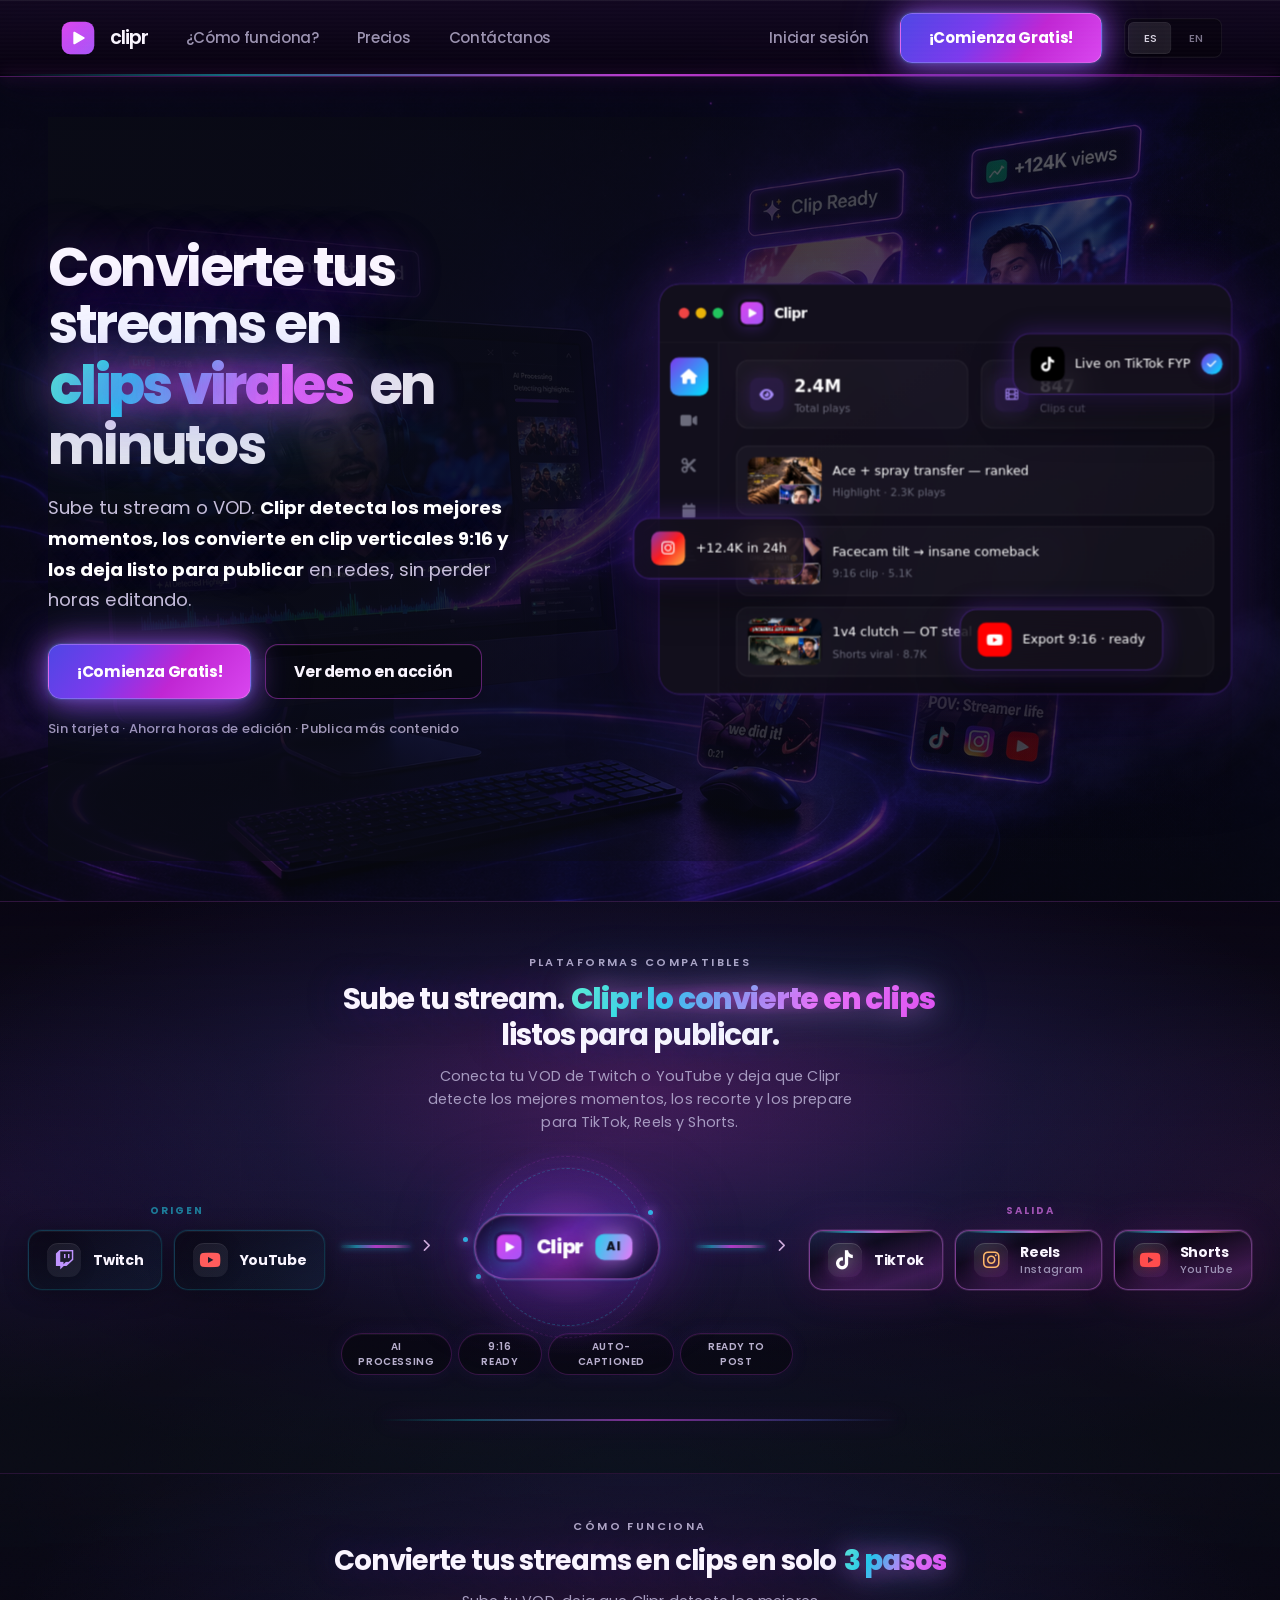
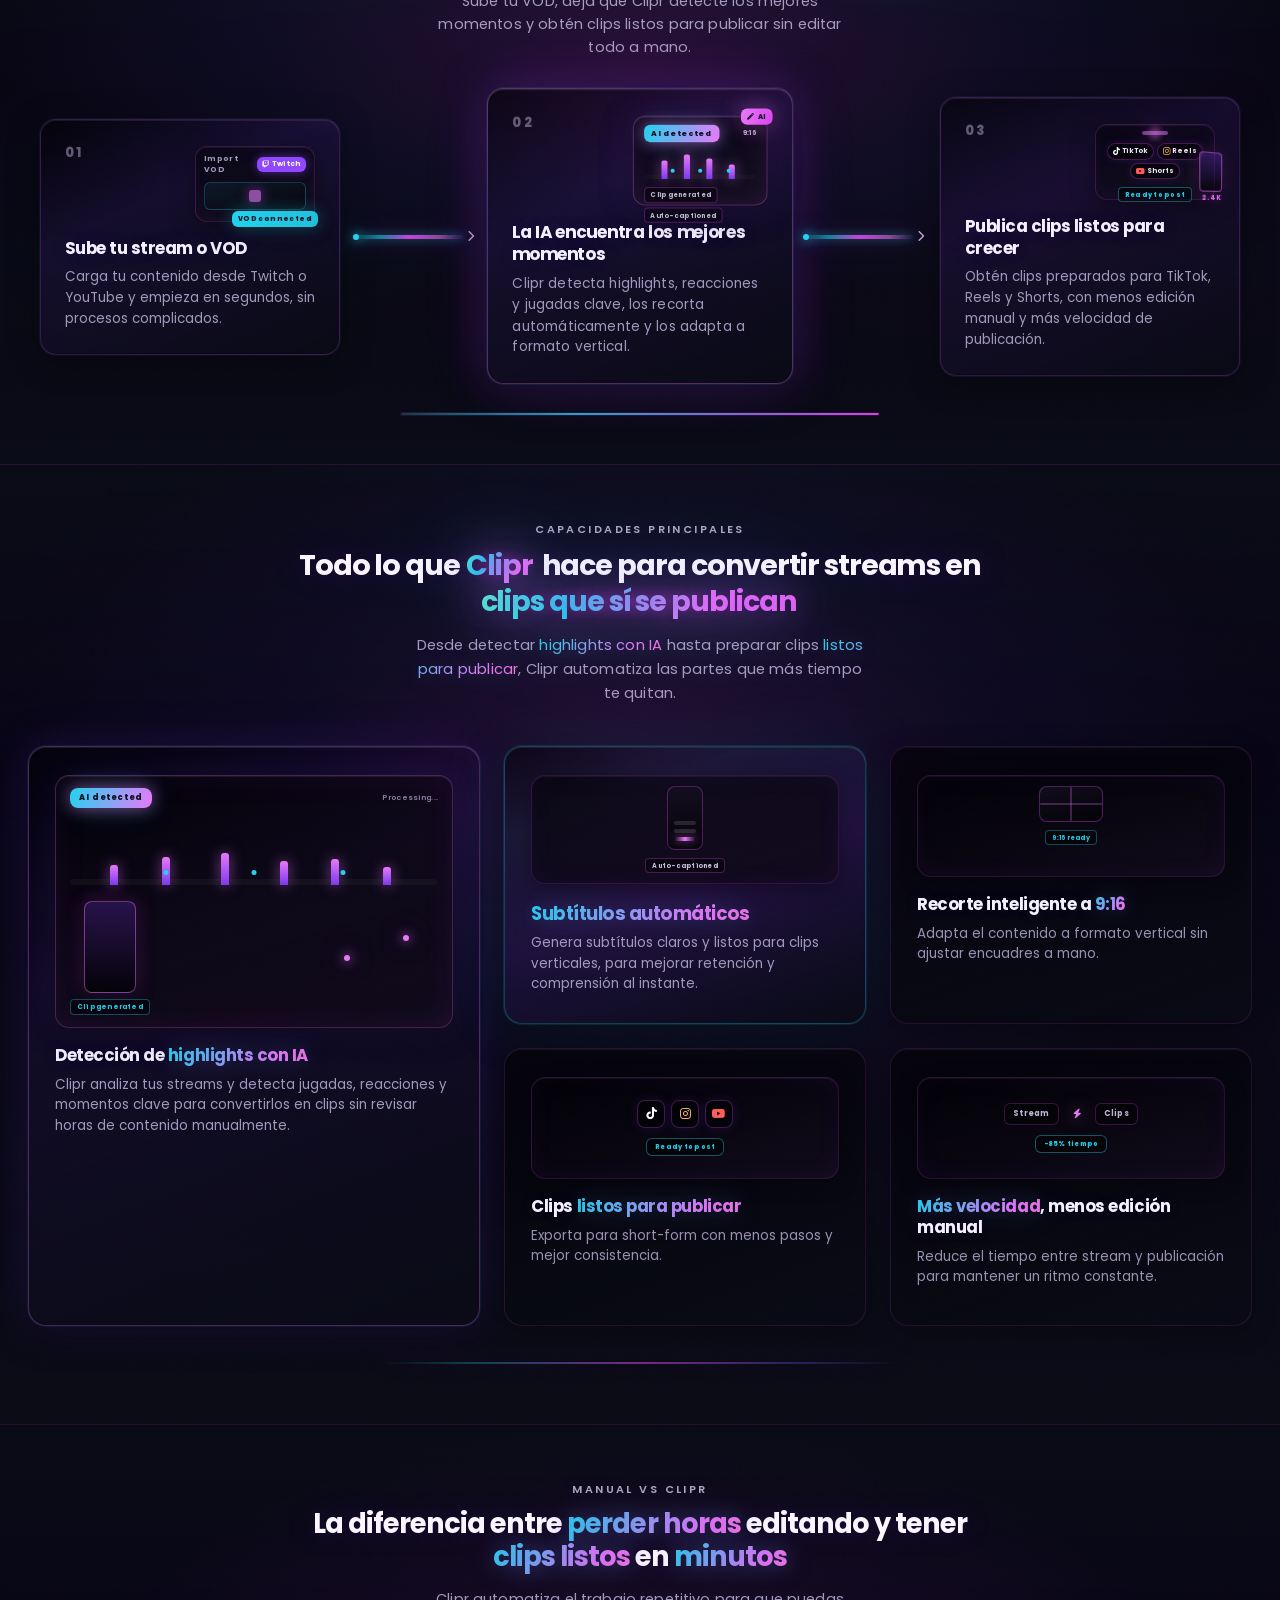
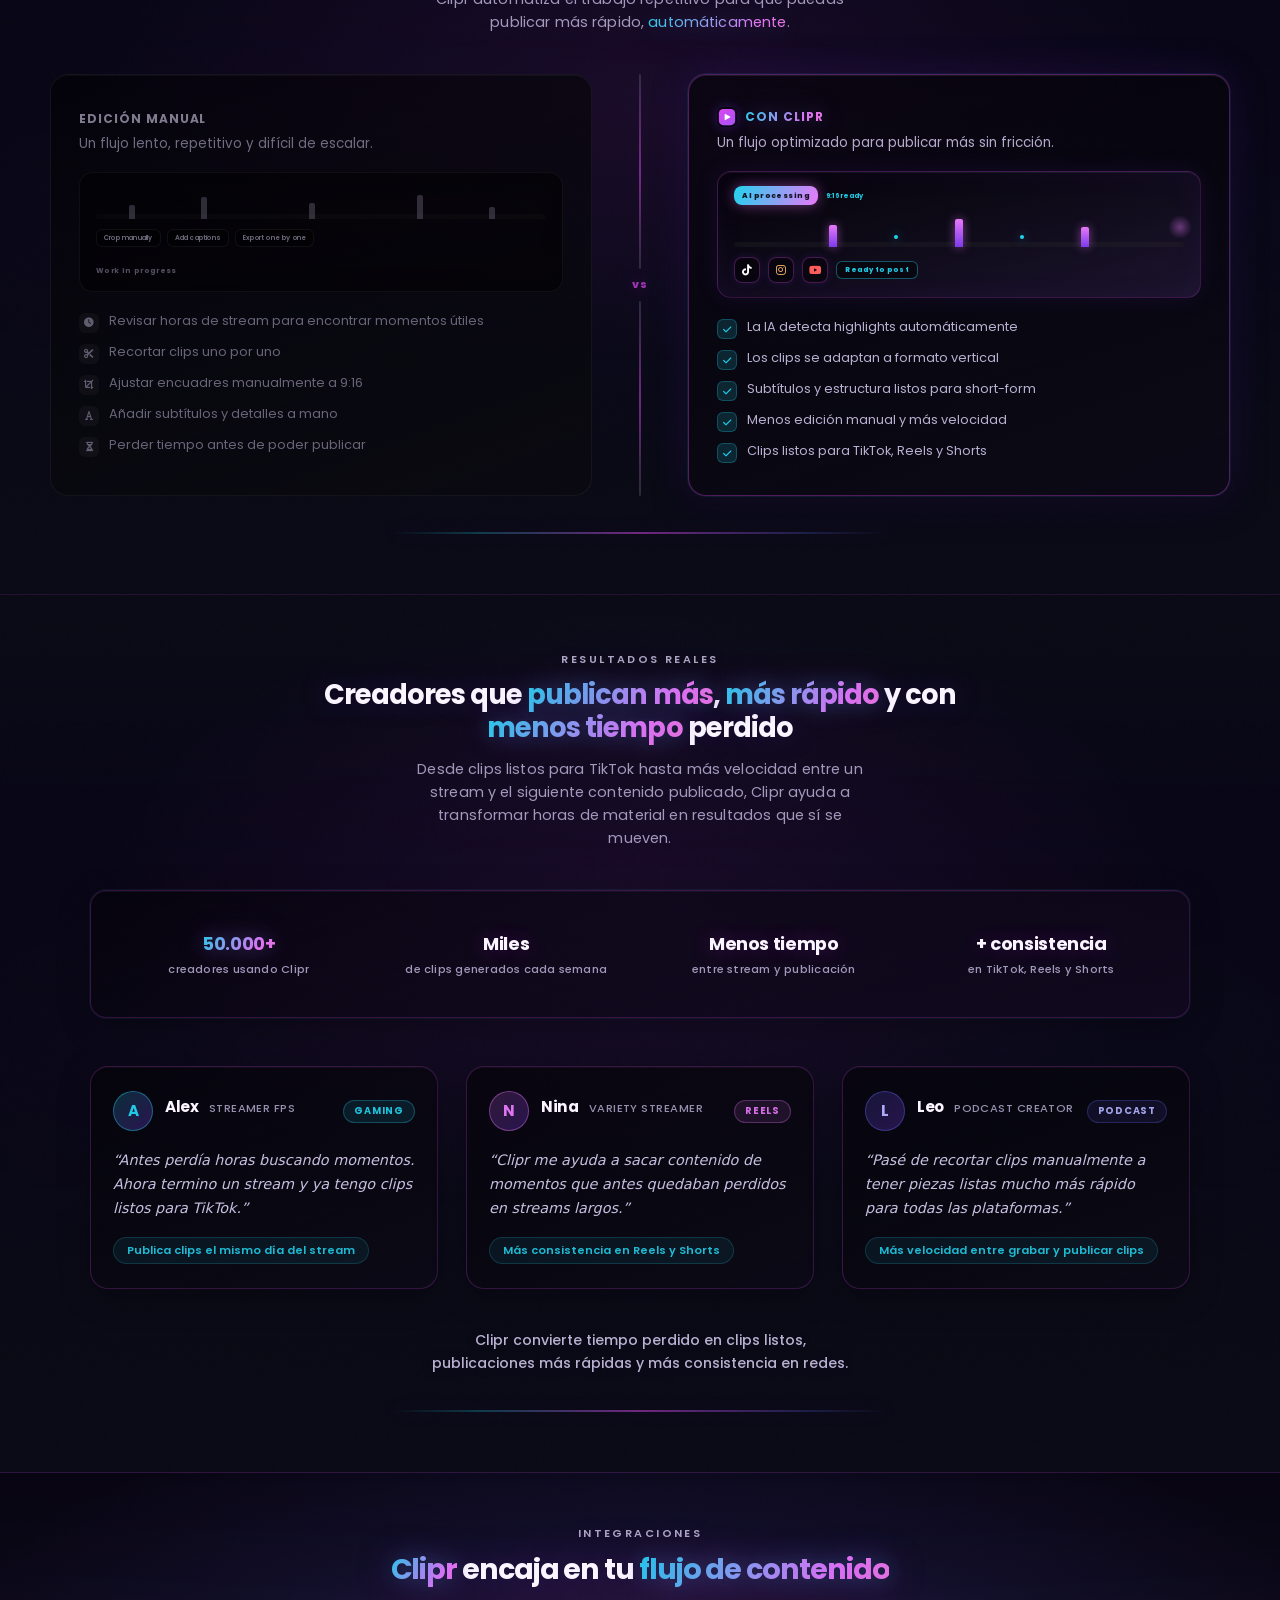
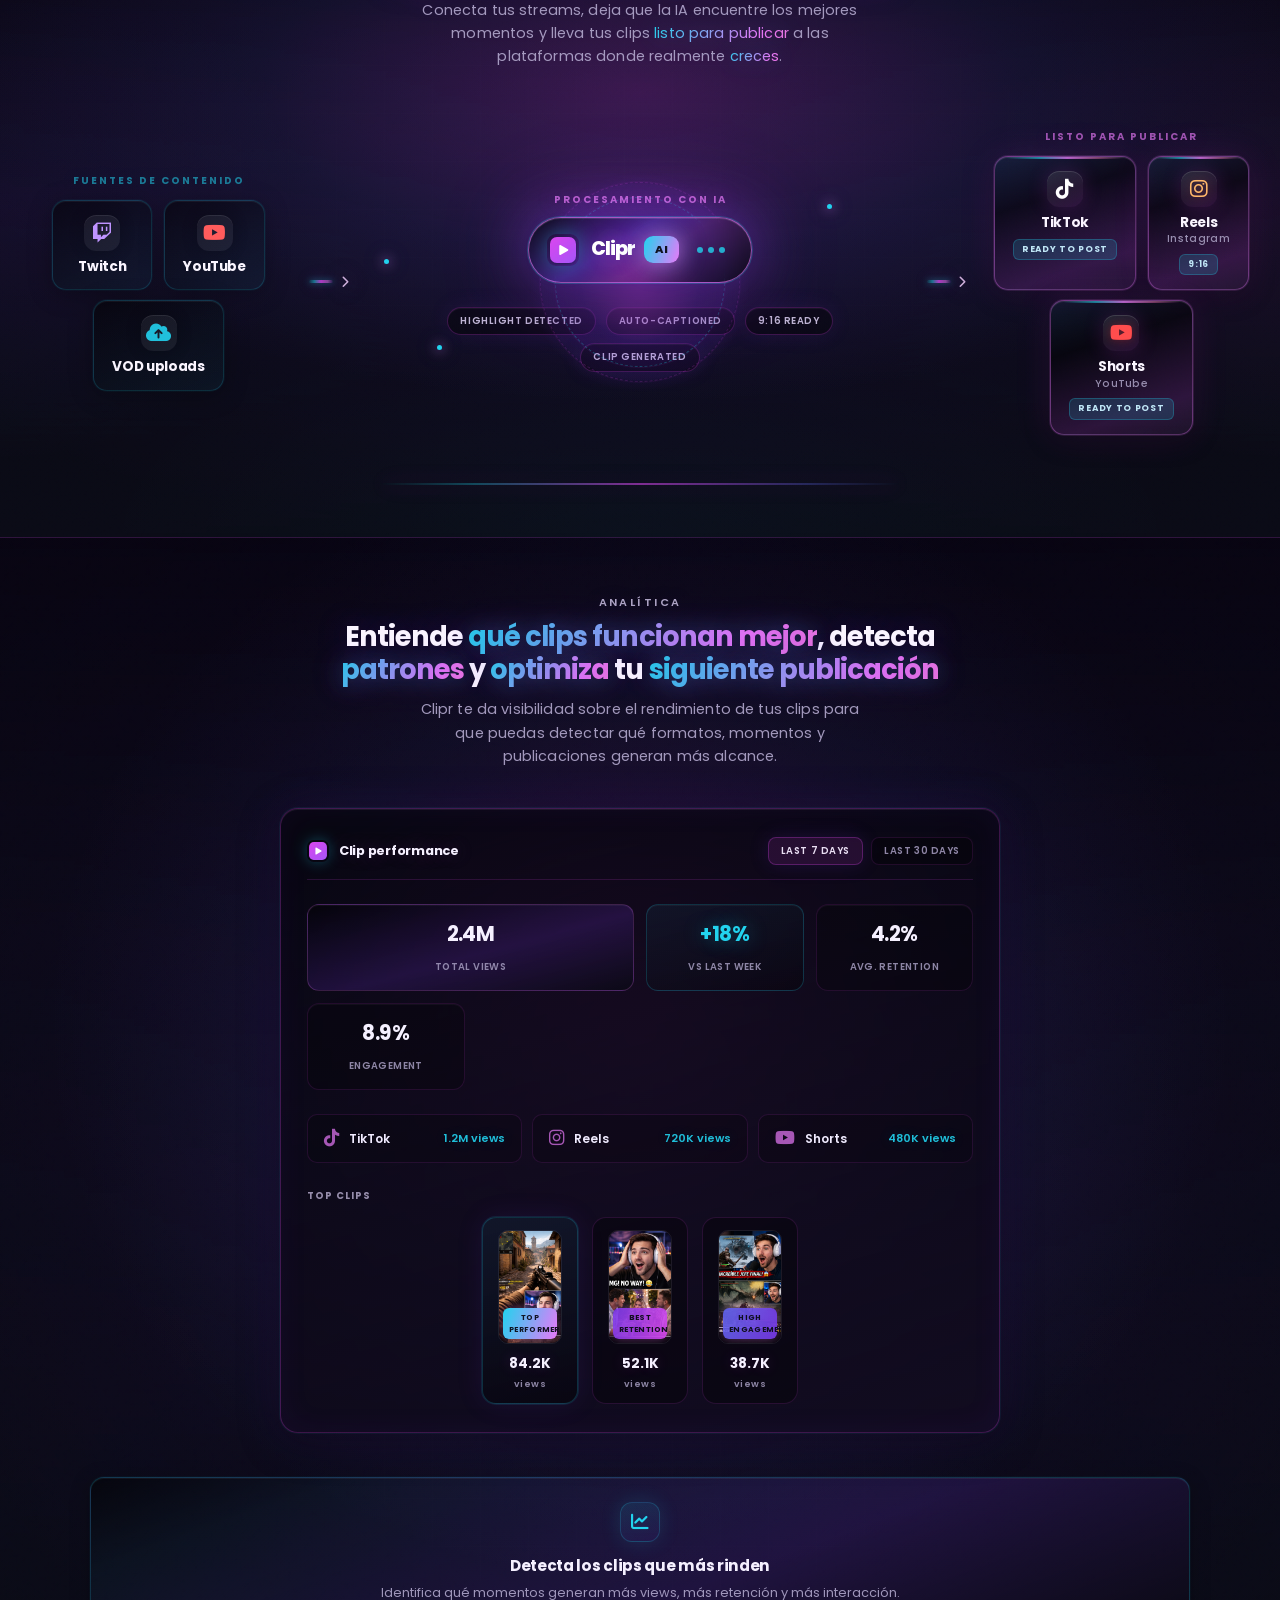
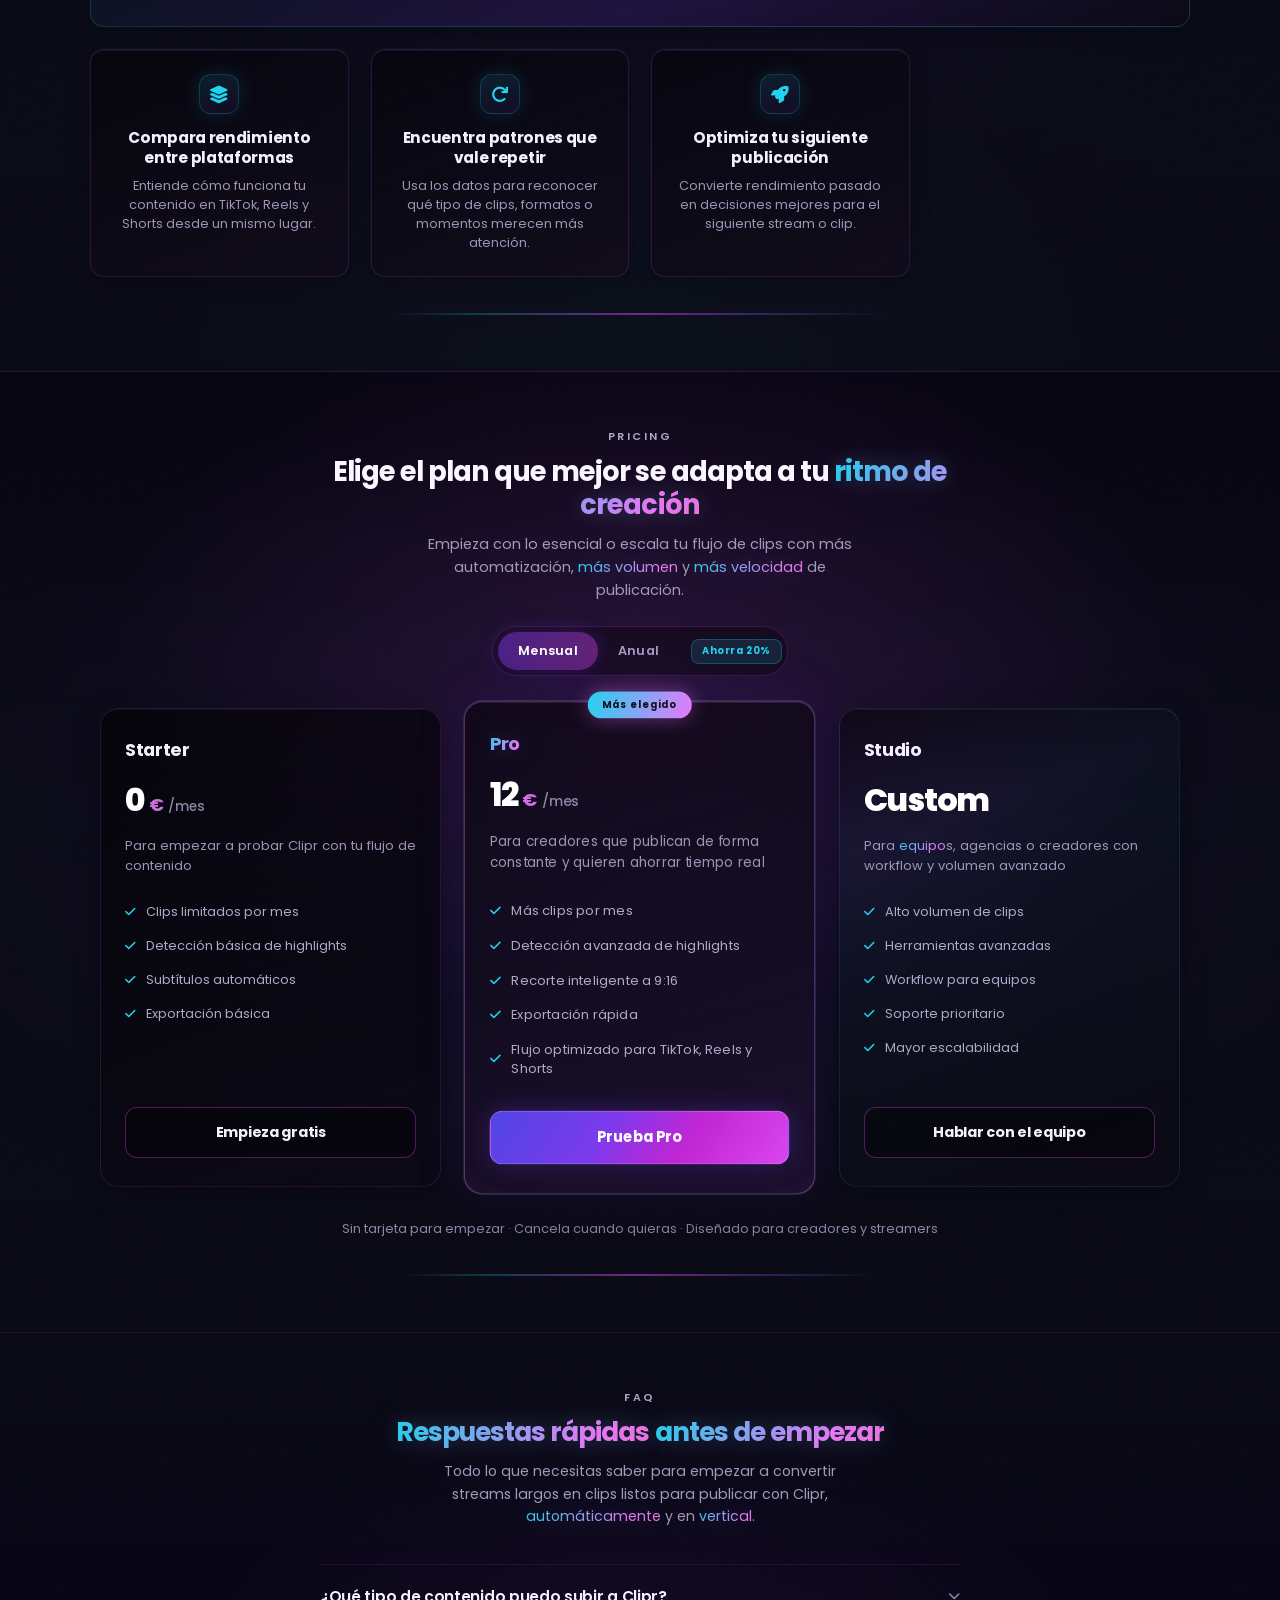
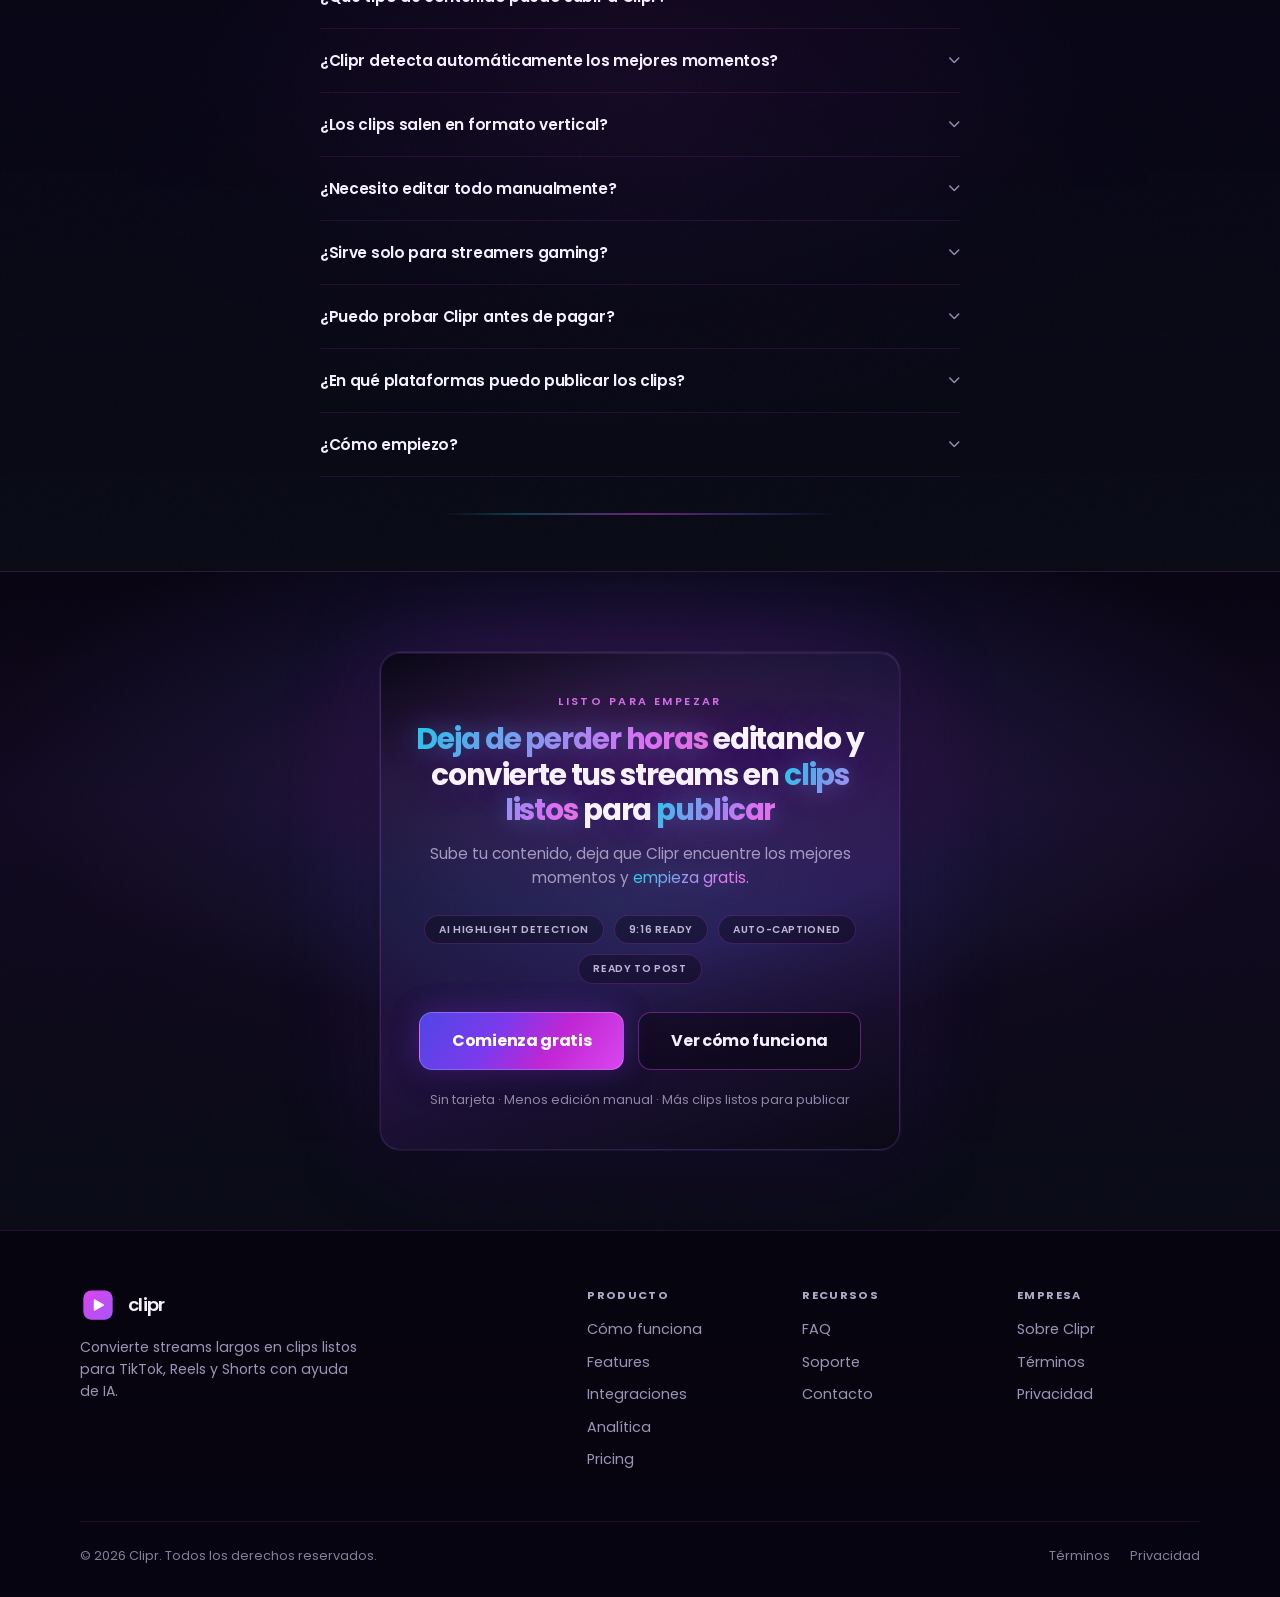
==== commit 095a2361: "refactor: UX/UI refinement + reviews section redesign + performance optimizations - Add .text-gradie" ====
--- a/index.html
+++ b/index.html
@@ -23,7 +23,10 @@
       href="https://cdnjs.cloudflare.com/ajax/libs/font-awesome/6.5.1/css/all.min.css"
       crossorigin="anonymous"
       referrerpolicy="no-referrer"
+      media="print"
+      onload="this.media='all'"
     />
+    <noscript><link rel="stylesheet" href="https://cdnjs.cloudflare.com/ajax/libs/font-awesome/6.5.1/css/all.min.css" crossorigin="anonymous" referrerpolicy="no-referrer" /></noscript>
     <link rel="stylesheet" href="sources/portable/clipr-dashboard-mockup.css" />
   </head>
   <body>
@@ -639,7 +642,7 @@
               Todo lo que <span class="hero__title-accent">Clipr</span> hace para convertir streams en <span class="hero__title-accent">clips que sí se publican</span>
             </h2>
             <p class="features__lede">
-              Desde detectar highlights hasta preparar clips listos para TikTok, Reels y Shorts, Clipr automatiza las partes que más tiempo te quitan.
+              Desde detectar <span class="text-gradient">highlights con IA</span> hasta preparar clips <span class="text-gradient">listos para publicar</span>, Clipr automatiza las partes que más tiempo te quitan.
             </p>
           </header>
 
@@ -678,7 +681,7 @@
               </div>
               <div class="feature-card__content">
                 <h3 class="feature-card__title" id="feature-hero-title">
-                  Detección de highlights con IA
+                  Detección de <span class="text-gradient">highlights con IA</span>
                 </h3>
                 <p class="feature-card__text">
                   Clipr analiza tus streams y detecta jugadas, reacciones y momentos clave para convertirlos en clips sin revisar horas de contenido manualmente.
@@ -686,7 +689,7 @@
               </div>
             </article>
 
-            <article class="feature-card feature-card--secondary" aria-labelledby="feature-2-title">
+            <article class="feature-card feature-card--secondary feature-card--spotlight" aria-labelledby="feature-2-title">
               <div class="feature-card__visual">
                 <div class="feature-mockup feature-mockup--captions">
                   <div class="feature-mockup__vertical-frame">
@@ -699,15 +702,15 @@
               </div>
               <div class="feature-card__content">
                 <h3 class="feature-card__title" id="feature-2-title">
-                  Subtítulos automáticos
+                  <span class="text-gradient">Subtítulos automáticos</span>
                 </h3>
                 <p class="feature-card__text">
-                  Genera subtítulos listos para clips verticales y haz que tus mejores momentos sean más claros, más dinámicos y más fáciles de consumir.
+                  Genera subtítulos claros y listos para clips verticales, para mejorar retención y comprensión al instante.
                 </p>
               </div>
             </article>
 
-            <article class="feature-card feature-card--secondary" aria-labelledby="feature-3-title">
+            <article class="feature-card feature-card--secondary feature-card--support" aria-labelledby="feature-3-title">
               <div class="feature-card__visual">
                 <div class="feature-mockup feature-mockup--crop">
                   <div class="feature-mockup__crop-frame">
@@ -719,15 +722,15 @@
               </div>
               <div class="feature-card__content">
                 <h3 class="feature-card__title" id="feature-3-title">
-                  Recorte inteligente a 9:16
+                  Recorte inteligente a <span class="text-gradient">9:16</span>
                 </h3>
                 <p class="feature-card__text">
-                  Adapta automáticamente el contenido a formato vertical para TikTok, Reels y Shorts sin editar encuadres a mano.
+                  Adapta el contenido a formato vertical sin ajustar encuadres a mano.
                 </p>
               </div>
             </article>
 
-            <article class="feature-card feature-card--secondary" aria-labelledby="feature-4-title">
+            <article class="feature-card feature-card--secondary feature-card--support" aria-labelledby="feature-4-title">
               <div class="feature-card__visual">
                 <div class="feature-mockup feature-mockup--export">
                   <div class="feature-mockup__export-chips">
@@ -740,15 +743,15 @@
               </div>
               <div class="feature-card__content">
                 <h3 class="feature-card__title" id="feature-4-title">
-                  Clips listos para publicar
+                  Clips <span class="text-gradient">listos para publicar</span>
                 </h3>
                 <p class="feature-card__text">
-                  Obtén resultados pensados para short-form content, con menos pasos manuales y más velocidad de publicación.
+                  Exporta para short-form con menos pasos y mejor consistencia.
                 </p>
               </div>
             </article>
 
-            <article class="feature-card feature-card--secondary" aria-labelledby="feature-5-title">
+            <article class="feature-card feature-card--secondary feature-card--support" aria-labelledby="feature-5-title">
               <div class="feature-card__visual">
                 <div class="feature-mockup feature-mockup--speed">
                   <div class="feature-mockup__speed-flow">
@@ -761,10 +764,10 @@
               </div>
               <div class="feature-card__content">
                 <h3 class="feature-card__title" id="feature-5-title">
-                  Más velocidad, menos edición manual
+                  <span class="text-gradient">Más velocidad</span>, menos edición manual
                 </h3>
                 <p class="feature-card__text">
-                  Reduce el tiempo entre terminar un stream y tener clips listos para salir, para que publiques más sin depender de un flujo lento.
+                  Reduce el tiempo entre stream y publicación para mantener un ritmo constante.
                 </p>
               </div>
             </article>
@@ -787,10 +790,10 @@
           <header class="compare__copy">
             <p class="compare__eyebrow">Manual vs Clipr</p>
             <h2 id="compare-title" class="compare__title">
-              La diferencia entre <span class="hero__title-accent">perder horas editando</span> y <span class="hero__title-accent">tener clips listos en minutos</span>
+              La diferencia entre <span class="text-gradient">perder horas</span> editando y tener <span class="text-gradient">clips listos</span> en <span class="text-gradient">minutos</span>
             </h2>
             <p class="compare__lede">
-              Clipr automatiza el trabajo repetitivo para que puedas publicar más rápido, sin revisar timelines eternos ni recortar cada clip a mano.
+              Clipr automatiza el trabajo repetitivo para que puedas publicar más rápido, <span class="text-gradient">automáticamente</span>.
             </p>
           </header>
 
@@ -854,10 +857,10 @@
               <div class="compare-panel__header">
                 <span class="compare-panel__label compare-panel__label--clipr" id="compare-clipr-label">
                   <img src="favicon.svg" width="20" height="20" alt="" decoding="async" aria-hidden="true" />
-                  Con Clipr
+                  <span class="text-gradient">con Clipr</span>
                 </span>
                 <p class="compare-panel__intro compare-panel__intro--clipr">
-                  Un flujo optimizado para creadores que quieren publicar más sin fricción.
+                  Un flujo optimizado para publicar más sin fricción.
                 </p>
               </div>
               <div class="compare-panel__visual compare-panel__visual--clipr" aria-hidden="true">
@@ -925,7 +928,7 @@
           <header class="results__copy">
             <p class="results__eyebrow">Resultados reales</p>
             <h2 id="results-title" class="results__title">
-              Creadores que <span class="hero__title-accent">publican más</span>, más rápido y con menos fricción
+              Creadores que <span class="text-gradient">publican más</span>, <span class="text-gradient">más rápido</span> y con <span class="text-gradient">menos tiempo</span> perdido
             </h2>
             <p class="results__lede">
               Desde clips listos para TikTok hasta más velocidad entre un stream
@@ -936,7 +939,7 @@
 
           <div class="results__stats" aria-label="Métricas de Clipr">
             <div class="results-stat">
-              <span class="results-stat__value">50.000+</span>
+              <span class="results-stat__value"><span class="text-gradient">50.000+</span></span>
               <span class="results-stat__label">creadores usando Clipr</span>
             </div>
             <div class="results-stat">
@@ -953,97 +956,50 @@
             </div>
           </div>
 
-          <div class="results__cases" aria-label="Casos de creadores">
+          <div class="results__cases" aria-label="Reseñas de creadores">
             <article class="results-case results-case--gaming" aria-labelledby="case-alex">
-              <h3 id="case-alex" class="visually-hidden">Alex, streamer FPS — Publica clips el mismo día del stream</h3>
-              <div class="results-case__visual">
-                <div class="results-case-mockup results-case-mockup--gaming">
-                  <div class="results-case-mockup__frame">
-                    <img
-                      src="sources/clip1.png"
-                      alt=""
-                      class="results-case-mockup__thumb"
-                      loading="lazy"
-                      width="108"
-                      height="192"
-                    />
-                    <span class="results-case-mockup__badge results-case-mockup__badge--gaming">Gaming highlights</span>
-                    <span class="results-case-mockup__chip">Ready to post</span>
-                  </div>
-                </div>
-              </div>
-              <div class="results-case__content">
+              <div class="results-case__header">
+                <div class="results-case__avatar results-case__avatar--gaming" aria-hidden="true">A</div>
                 <div class="results-case__meta">
                   <span class="results-case__name">Alex</span>
                   <span class="results-case__type">Streamer FPS</span>
                 </div>
-                <p class="results-case__metric">Publica clips el mismo día del stream</p>
-                <blockquote class="results-case__quote">
-                  &ldquo;Antes perdía horas buscando momentos. Ahora termino un
-                  stream y ya tengo clips listos para TikTok.&rdquo;
-                </blockquote>
-              </div>
+                <span class="results-case__badge results-case__badge--gaming">Gaming</span>
+              </div>
+              <blockquote class="results-case__quote" id="case-alex">
+                &ldquo;Antes perdía horas buscando momentos. Ahora termino un stream y ya tengo clips listos para TikTok.&rdquo;
+              </blockquote>
+              <p class="results-case__metric">Publica clips el mismo día del stream</p>
             </article>
 
             <article class="results-case results-case--variety" aria-labelledby="case-nina">
-              <h3 id="case-nina" class="visually-hidden">Nina, variety streamer — Más consistencia en Reels y Shorts</h3>
-              <div class="results-case__visual">
-                <div class="results-case-mockup results-case-mockup--variety">
-                  <div class="results-case-mockup__frame">
-                    <img
-                      src="sources/clip2.png"
-                      alt=""
-                      class="results-case-mockup__thumb"
-                      loading="lazy"
-                      width="108"
-                      height="192"
-                    />
-                    <span class="results-case-mockup__badge results-case-mockup__badge--captions">Auto-captioned</span>
-                    <span class="results-case-mockup__chip">9:16</span>
-                  </div>
-                </div>
-              </div>
-              <div class="results-case__content">
+              <div class="results-case__header">
+                <div class="results-case__avatar results-case__avatar--variety" aria-hidden="true">N</div>
                 <div class="results-case__meta">
                   <span class="results-case__name">Nina</span>
                   <span class="results-case__type">Variety streamer</span>
                 </div>
-                <p class="results-case__metric">Más consistencia en Reels y Shorts</p>
-                <blockquote class="results-case__quote">
-                  &ldquo;Clipr me ayuda a sacar contenido de momentos que antes
-                  quedaban perdidos en streams largos.&rdquo;
-                </blockquote>
-              </div>
+                <span class="results-case__badge results-case__badge--variety">Reels</span>
+              </div>
+              <blockquote class="results-case__quote" id="case-nina">
+                &ldquo;Clipr me ayuda a sacar contenido de momentos que antes quedaban perdidos en streams largos.&rdquo;
+              </blockquote>
+              <p class="results-case__metric">Más consistencia en Reels y Shorts</p>
             </article>
 
             <article class="results-case results-case--podcast" aria-labelledby="case-leo">
-              <h3 id="case-leo" class="visually-hidden">Leo, podcast creator — Más velocidad entre grabar y publicar clips</h3>
-              <div class="results-case__visual">
-                <div class="results-case-mockup results-case-mockup--podcast">
-                  <div class="results-case-mockup__frame results-case-mockup__frame--waveform">
-                    <div class="results-case-mockup__waveform" aria-hidden="true">
-                      <span></span><span></span><span></span><span></span><span></span>
-                    </div>
-                    <div class="results-case-mockup__platforms">
-                      <i class="fab fa-tiktok" aria-hidden="true"></i>
-                      <i class="fab fa-youtube" aria-hidden="true"></i>
-                      <i class="fab fa-instagram" aria-hidden="true"></i>
-                    </div>
-                    <span class="results-case-mockup__chip">TikTok · Shorts · Reels</span>
-                  </div>
-                </div>
-              </div>
-              <div class="results-case__content">
+              <div class="results-case__header">
+                <div class="results-case__avatar results-case__avatar--podcast" aria-hidden="true">L</div>
                 <div class="results-case__meta">
                   <span class="results-case__name">Leo</span>
                   <span class="results-case__type">Podcast creator</span>
                 </div>
-                <p class="results-case__metric">Más velocidad entre grabar y publicar clips</p>
-                <blockquote class="results-case__quote">
-                  &ldquo;Pasé de recortar clips manualmente a tener piezas listas
-                  mucho más rápido para todas las plataformas.&rdquo;
-                </blockquote>
-              </div>
+                <span class="results-case__badge results-case__badge--podcast">Podcast</span>
+              </div>
+              <blockquote class="results-case__quote" id="case-leo">
+                &ldquo;Pasé de recortar clips manualmente a tener piezas listas mucho más rápido para todas las plataformas.&rdquo;
+              </blockquote>
+              <p class="results-case__metric">Más velocidad entre grabar y publicar clips</p>
             </article>
           </div>
 
@@ -1071,11 +1027,11 @@
           <header class="integrations__copy">
             <p class="integrations__eyebrow">Integraciones</p>
             <h2 id="integrations-title" class="integrations__title">
-              Clipr <span class="hero__title-accent">encaja</span> en el flujo de contenido que ya usas
+              <span class="text-gradient">Clipr</span> encaja en tu <span class="text-gradient">flujo de contenido</span>
             </h2>
             <p class="integrations__lede">
               Conecta tus streams, deja que la IA encuentre los mejores momentos
-              y lleva tus clips listos a las plataformas donde realmente creces.
+              y lleva tus clips <span class="text-gradient">listo para publicar</span> a las plataformas donde realmente <span class="text-gradient">creces</span>.
             </p>
           </header>
 
@@ -1247,7 +1203,7 @@
           <header class="analytics__copy">
             <p class="analytics__eyebrow">Analítica</p>
             <h2 id="analytics-title" class="analytics__title">
-              Entiende qué clips <span class="hero__title-accent">funcionan mejor</span> y <span class="hero__title-accent">ajusta tu contenido más rápido</span>
+              Entiende <span class="text-gradient">qué clips funcionan mejor</span>, detecta <span class="text-gradient">patrones</span> y <span class="text-gradient">optimiza</span> tu <span class="text-gradient">siguiente publicación</span>
             </h2>
             <p class="analytics__lede">
               Clipr te da visibilidad sobre el rendimiento de tus clips para que
@@ -1278,7 +1234,7 @@
               </div>
 
               <div class="analytics-panel__metrics">
-                <div class="analytics-metric">
+                <div class="analytics-metric analytics-metric--hero">
                   <span class="analytics-metric__value">2.4M</span>
                   <span class="analytics-metric__label">Total views</span>
                 </div>
@@ -1373,7 +1329,7 @@
           </div>
 
           <div class="analytics__insights" aria-label="Beneficios de la analítica Clipr">
-            <article class="analytics-insight" aria-labelledby="insight-1-title">
+            <article class="analytics-insight analytics-insight--hero" aria-labelledby="insight-1-title">
               <div class="analytics-insight__icon" aria-hidden="true">
                 <i class="fas fa-chart-line"></i>
               </div>
@@ -1443,11 +1399,11 @@
           <header class="pricing__copy">
             <p class="pricing__eyebrow">Pricing</p>
             <h2 id="pricing-title" class="pricing__title">
-              <span class="hero__title-accent">Elige el plan</span> que mejor se adapta a tu ritmo de creación
+              Elige el plan que mejor se adapta a tu <span class="text-gradient">ritmo de creación</span>
             </h2>
             <p class="pricing__lede">
               Empieza con lo esencial o escala tu flujo de clips con más
-              automatización, más volumen y más velocidad de publicación.
+              automatización, <span class="text-gradient">más volumen</span> y <span class="text-gradient">más velocidad</span> de publicación.
             </p>
 
               <div class="pricing__toggle" role="group" aria-label="Periodo de facturación">
@@ -1472,7 +1428,7 @@
           </header>
 
           <div class="pricing__cards">
-            <article class="pricing-card" aria-labelledby="plan-starter-title">
+            <article class="pricing-card pricing-card--starter" aria-labelledby="plan-starter-title">
               <div class="pricing-card__header">
                 <h3 class="pricing-card__name" id="plan-starter-title">Starter</h3>
                 <div class="pricing-card__price">
@@ -1510,7 +1466,7 @@
             <article class="pricing-card pricing-card--recommended" aria-labelledby="plan-pro-title">
               <div class="pricing-card__badge">Más elegido</div>
               <div class="pricing-card__header">
-                <h3 class="pricing-card__name" id="plan-pro-title">Pro</h3>
+                <h3 class="pricing-card__name" id="plan-pro-title"><span class="text-gradient">Pro</span></h3>
                 <div class="pricing-card__price">
                   <span class="pricing-card__amount pricing-card__amount--monthly">12</span>
                   <span class="pricing-card__amount pricing-card__amount--annual" hidden>9</span>
@@ -1548,14 +1504,14 @@
               >
             </article>
 
-            <article class="pricing-card" aria-labelledby="plan-team-title">
+            <article class="pricing-card pricing-card--studio" aria-labelledby="plan-team-title">
               <div class="pricing-card__header">
                 <h3 class="pricing-card__name" id="plan-team-title">Studio</h3>
                 <div class="pricing-card__price">
                   <span class="pricing-card__amount">Custom</span>
                 </div>
                 <p class="pricing-card__desc">
-                  Para equipos, agencias o creadores con más volumen y workflow más avanzado
+                  Para <span class="text-gradient">equipo</span>s, agencias o creadores con workflow y volumen avanzado
                 </p>
               </div>
               <ul class="pricing-card__features" role="list">
@@ -1606,11 +1562,11 @@
           <header class="faq__copy">
             <p class="faq__eyebrow">FAQ</p>
             <h2 id="faq-title" class="faq__title">
-              <span class="hero__title-accent">Respuestas rápidas</span> antes de empezar
+              <span class="text-gradient">Respuestas rápidas</span> <span class="text-gradient">antes de empezar</span>
             </h2>
             <p class="faq__lede">
               Todo lo que necesitas saber para empezar a convertir streams largos
-              en clips listos para publicar con Clipr.
+              en clips listos para publicar con Clipr, <span class="text-gradient">automáticamente</span> y en <span class="text-gradient">vertical</span>.
             </p>
           </header>
 
@@ -1842,34 +1798,36 @@
         <div class="cta-final__noise" aria-hidden="true"></div>
 
         <div class="cta-final__inner">
-          <p class="cta-final__eyebrow">Listo para empezar</p>
-          <h2 id="cta-final-title" class="cta-final__title">
-            <span class="hero__title-accent">Deja de perder horas</span> editando y <span class="hero__title-accent">convierte tus streams en clips listos para publicar</span>
-          </h2>
-          <p class="cta-final__lede">
-            Sube tu contenido, deja que Clipr encuentre los mejores momentos y
-            empieza a publicar más rápido en TikTok, Reels y Shorts.
-          </p>
-
-          <div class="cta-final__chips" aria-hidden="true">
-            <span class="cta-final__chip">AI highlight detection</span>
-            <span class="cta-final__chip">9:16 ready</span>
-            <span class="cta-final__chip">Auto-captioned</span>
-            <span class="cta-final__chip">Ready to post</span>
+          <div class="cta-final__panel">
+            <p class="cta-final__eyebrow">Listo para empezar</p>
+            <h2 id="cta-final-title" class="cta-final__title">
+              <span class="text-gradient">Deja de perder horas</span> editando y convierte tus streams en <span class="text-gradient">clips listos</span> para <span class="text-gradient">publicar</span>
+            </h2>
+            <p class="cta-final__lede">
+              Sube tu contenido, deja que Clipr encuentre los mejores momentos y
+              <span class="text-gradient">empieza gratis</span>.
+            </p>
+
+            <div class="cta-final__chips" aria-hidden="true">
+              <span class="cta-final__chip">AI highlight detection</span>
+              <span class="cta-final__chip">9:16 ready</span>
+              <span class="cta-final__chip">Auto-captioned</span>
+              <span class="cta-final__chip">Ready to post</span>
+            </div>
+
+            <div class="cta-final__actions">
+              <a class="cta-final__btn cta-final__btn--primary" href="#empieza"
+                >Comienza gratis</a
+              >
+              <a class="cta-final__btn cta-final__btn--ghost" href="#como-funciona"
+                >Ver cómo funciona</a
+              >
+            </div>
+
+            <p class="cta-final__micro">
+              Sin tarjeta · Menos edición manual · Más clips listos para publicar
+            </p>
           </div>
-
-          <div class="cta-final__actions">
-            <a class="cta-final__btn cta-final__btn--primary" href="#empieza"
-              >Comienza gratis</a
-            >
-            <a class="cta-final__btn cta-final__btn--ghost" href="#como-funciona"
-              >Ver cómo funciona</a
-            >
-          </div>
-
-          <p class="cta-final__micro">
-            Sin tarjeta · Menos edición manual · Más clips listos para publicar
-          </p>
         </div>
       </section>
 
@@ -1939,6 +1897,5 @@
     <script src="sources/portable/clipr-dashboard-mockup.js"></script>
     <script src="js/faq-accordion.js"></script>
     <script src="js/pricing-toggle.js"></script>
-    <script src="sources/portable/clipr-dashboard-mockup.js"></script>
   </body>
 </html>
--- a/css/landing.css
+++ b/css/landing.css
@@ -1541,8 +1541,6 @@
   box-shadow:
     inset 0 1px 0 rgba(255, 255, 255, 0.06),
     0 4px 20px rgba(0, 0, 0, 0.25);
-  backdrop-filter: blur(12px) saturate(1.15);
-  -webkit-backdrop-filter: blur(12px) saturate(1.15);
   transition:
     border-color var(--transition),
     box-shadow var(--transition),
@@ -2298,8 +2296,6 @@
     inset 0 -1px 0 rgba(0, 0, 0, 0.2),
     0 6px 32px rgba(0, 0, 0, 0.35),
     0 0 0 1px rgba(34, 211, 238, 0.08);
-  backdrop-filter: blur(14px) saturate(1.15);
-  -webkit-backdrop-filter: blur(14px) saturate(1.15);
   transition:
     border-color 0.35s ease,
     box-shadow 0.35s ease,
@@ -3233,8 +3229,6 @@
     inset 0 -1px 0 rgba(0, 0, 0, 0.18),
     0 6px 28px rgba(0, 0, 0, 0.32),
     0 0 0 1px rgba(34, 211, 238, 0.06);
-  backdrop-filter: blur(14px) saturate(1.12);
-  -webkit-backdrop-filter: blur(14px) saturate(1.12);
   transition:
     border-color 0.32s ease,
     box-shadow 0.32s ease,
@@ -5417,8 +5411,8 @@
     0 0 96px rgba(217, 70, 239, 0.3),
     0 16px 48px rgba(0, 0, 0, 0.5),
     inset 0 1px 0 rgba(255, 255, 255, 0.12);
-  backdrop-filter: blur(16px) saturate(1.3);
-  -webkit-backdrop-filter: blur(16px) saturate(1.3);
+  backdrop-filter: blur(6px);
+  -webkit-backdrop-filter: blur(6px);
   transition:
     box-shadow 0.35s ease,
     border-color 0.35s ease,
@@ -5577,8 +5571,6 @@
   box-shadow:
     inset 0 1px 0 rgba(255, 255, 255, 0.06),
     0 4px 20px rgba(0, 0, 0, 0.25);
-  backdrop-filter: blur(12px) saturate(1.15);
-  -webkit-backdrop-filter: blur(12px) saturate(1.15);
   transition:
     border-color var(--transition),
     box-shadow var(--transition),
@@ -6106,8 +6098,8 @@
     0 8px 40px rgba(0, 0, 0, 0.4),
     0 0 0 1px rgba(34, 211, 238, 0.08),
     0 0 48px rgba(124, 58, 237, 0.12);
-  backdrop-filter: blur(16px) saturate(1.1);
-  -webkit-backdrop-filter: blur(16px) saturate(1.1);
+  backdrop-filter: blur(6px);
+  -webkit-backdrop-filter: blur(6px);
   transition:
     border-color 0.32s ease,
     box-shadow 0.32s ease;
@@ -7693,3 +7685,210 @@
     text-align: center;
   }
 }
+
+ .text-gradient {
+  display: inline;
+  font-weight: inherit;
+  background: linear-gradient(
+    120deg,
+    rgba(34, 211, 238, 0.98) 0%,
+    rgba(232, 121, 249, 0.98) 55%,
+    rgba(244, 114, 182, 0.98) 100%
+  );
+  background-size: 140% 140%;
+  -webkit-background-clip: text;
+  background-clip: text;
+  color: transparent;
+  -webkit-text-fill-color: transparent;
+  filter: drop-shadow(0 0 10px rgba(34, 211, 238, 0.18)) drop-shadow(0 0 16px rgba(232, 121, 249, 0.16));
+ }
+
+ .feature-card--spotlight {
+  border-color: rgba(34, 211, 238, 0.26);
+  background: linear-gradient(
+    160deg,
+    rgba(0, 0, 0, 0.46) 0%,
+    rgba(34, 211, 238, 0.06) 22%,
+    rgba(124, 58, 237, 0.12) 52%,
+    rgba(10, 11, 22, 0.92) 100%
+  );
+  box-shadow:
+    inset 0 1px 0 rgba(255, 255, 255, 0.08),
+    0 0 0 1px rgba(34, 211, 238, 0.12),
+    0 10px 42px rgba(0, 0, 0, 0.38),
+    0 0 72px rgba(34, 211, 238, 0.1);
+ }
+
+ .feature-card--spotlight .feature-card__title {
+  font-size: clamp(1.02rem, 1.45vw, 1.15rem);
+ }
+
+ .feature-card--support {
+  border-color: rgba(217, 70, 239, 0.14);
+  background: linear-gradient(
+    160deg,
+    rgba(0, 0, 0, 0.54) 0%,
+    rgba(10, 11, 22, 0.95) 100%
+  );
+  box-shadow:
+    inset 0 1px 0 rgba(255, 255, 255, 0.05),
+    0 6px 26px rgba(0, 0, 0, 0.28);
+ }
+
+ .feature-card--support .feature-card__text {
+  color: rgba(178, 168, 205, 0.86);
+ }
+
+ /* Rediseño review cards en Results */
+ .results-case__header {
+  display: flex;
+  align-items: center;
+  gap: 12px;
+  margin-bottom: 18px;
+ }
+
+ .results-case__avatar {
+  flex-shrink: 0;
+  width: 40px;
+  height: 40px;
+  border-radius: 50%;
+  display: flex;
+  align-items: center;
+  justify-content: center;
+  font-size: 0.95rem;
+  font-weight: 700;
+  letter-spacing: -0.01em;
+ }
+
+ .results-case__avatar--gaming {
+  background: linear-gradient(135deg, rgba(34, 211, 238, 0.2) 0%, rgba(124, 58, 237, 0.3) 100%);
+  border: 1px solid rgba(34, 211, 238, 0.38);
+  color: rgba(34, 211, 238, 0.95);
+ }
+
+ .results-case__avatar--variety {
+  background: linear-gradient(135deg, rgba(232, 121, 249, 0.18) 0%, rgba(124, 58, 237, 0.28) 100%);
+  border: 1px solid rgba(232, 121, 249, 0.38);
+  color: rgba(232, 121, 249, 0.95);
+ }
+
+ .results-case__avatar--podcast {
+  background: linear-gradient(135deg, rgba(99, 102, 241, 0.18) 0%, rgba(124, 58, 237, 0.28) 100%);
+  border: 1px solid rgba(99, 102, 241, 0.38);
+  color: rgba(180, 180, 255, 0.95);
+ }
+
+ .results-case__badge {
+  margin-left: auto;
+  flex-shrink: 0;
+  padding: 3px 10px;
+  border-radius: var(--radius-pill);
+  font-size: 0.6rem;
+  font-weight: 700;
+  letter-spacing: 0.08em;
+  text-transform: uppercase;
+ }
+
+ .results-case__badge--gaming {
+  background: rgba(34, 211, 238, 0.1);
+  border: 1px solid rgba(34, 211, 238, 0.28);
+  color: rgba(34, 211, 238, 0.9);
+ }
+
+ .results-case__badge--variety {
+  background: rgba(232, 121, 249, 0.1);
+  border: 1px solid rgba(232, 121, 249, 0.28);
+  color: rgba(232, 121, 249, 0.9);
+ }
+
+ .results-case__badge--podcast {
+  background: rgba(99, 102, 241, 0.1);
+  border: 1px solid rgba(99, 102, 241, 0.28);
+  color: rgba(180, 180, 255, 0.9);
+ }
+
+ .results-case .results-case__quote {
+  flex: 1;
+  font-size: 0.9rem;
+  line-height: 1.65;
+  color: rgba(210, 200, 235, 0.95);
+  margin-bottom: 16px;
+ }
+
+ .results-case .results-case__metric {
+  margin: 0;
+  padding: 5px 13px;
+  border-radius: var(--radius-pill);
+  background: rgba(34, 211, 238, 0.07);
+  border: 1px solid rgba(34, 211, 238, 0.18);
+  font-size: 0.7rem;
+  font-weight: 600;
+  color: rgba(34, 211, 238, 0.88);
+  align-self: flex-start;
+ }
+
+ .analytics-metric--hero {
+  grid-column: span 2;
+  border-color: rgba(232, 121, 249, 0.22);
+  background: linear-gradient(
+    165deg,
+    rgba(0, 0, 0, 0.45) 0%,
+    rgba(124, 58, 237, 0.18) 55%,
+    rgba(12, 10, 22, 0.95) 100%
+  );
+ }
+
+ .analytics-insight--hero {
+  grid-column: 1 / -1;
+  border-color: rgba(34, 211, 238, 0.2);
+  background: linear-gradient(
+    160deg,
+    rgba(0, 0, 0, 0.46) 0%,
+    rgba(34, 211, 238, 0.04) 18%,
+    rgba(124, 58, 237, 0.16) 60%,
+    rgba(12, 10, 22, 0.95) 100%
+  );
+ }
+
+ .pricing-card--starter {
+  border-color: rgba(217, 70, 239, 0.16);
+  background: linear-gradient(
+    160deg,
+    rgba(0, 0, 0, 0.56) 0%,
+    rgba(12, 10, 22, 0.96) 100%
+  );
+ }
+
+ .pricing-card--studio {
+  border-color: rgba(34, 211, 238, 0.12);
+  background: linear-gradient(
+    160deg,
+    rgba(0, 0, 0, 0.48) 0%,
+    rgba(34, 211, 238, 0.03) 25%,
+    rgba(12, 10, 22, 0.96) 100%
+  );
+ }
+
+ .cta-final__panel {
+  padding: clamp(28px, 4.5vw, 40px) clamp(18px, 3vw, 32px);
+  border-radius: 20px;
+  border: 1px solid rgba(217, 70, 239, 0.22);
+  background: linear-gradient(
+    160deg,
+    rgba(0, 0, 0, 0.52) 0%,
+    rgba(34, 211, 238, 0.03) 18%,
+    rgba(124, 58, 237, 0.18) 60%,
+    rgba(12, 10, 22, 0.95) 100%
+  );
+  box-shadow:
+    inset 0 1px 0 rgba(255, 255, 255, 0.06),
+    0 0 0 1px rgba(34, 211, 238, 0.08),
+    0 18px 70px rgba(0, 0, 0, 0.45),
+    0 0 100px rgba(124, 58, 237, 0.22);
+ }
+
+ @media (max-width: 900px) {
+  .analytics-metric--hero {
+    grid-column: 1 / -1;
+  }
+ }
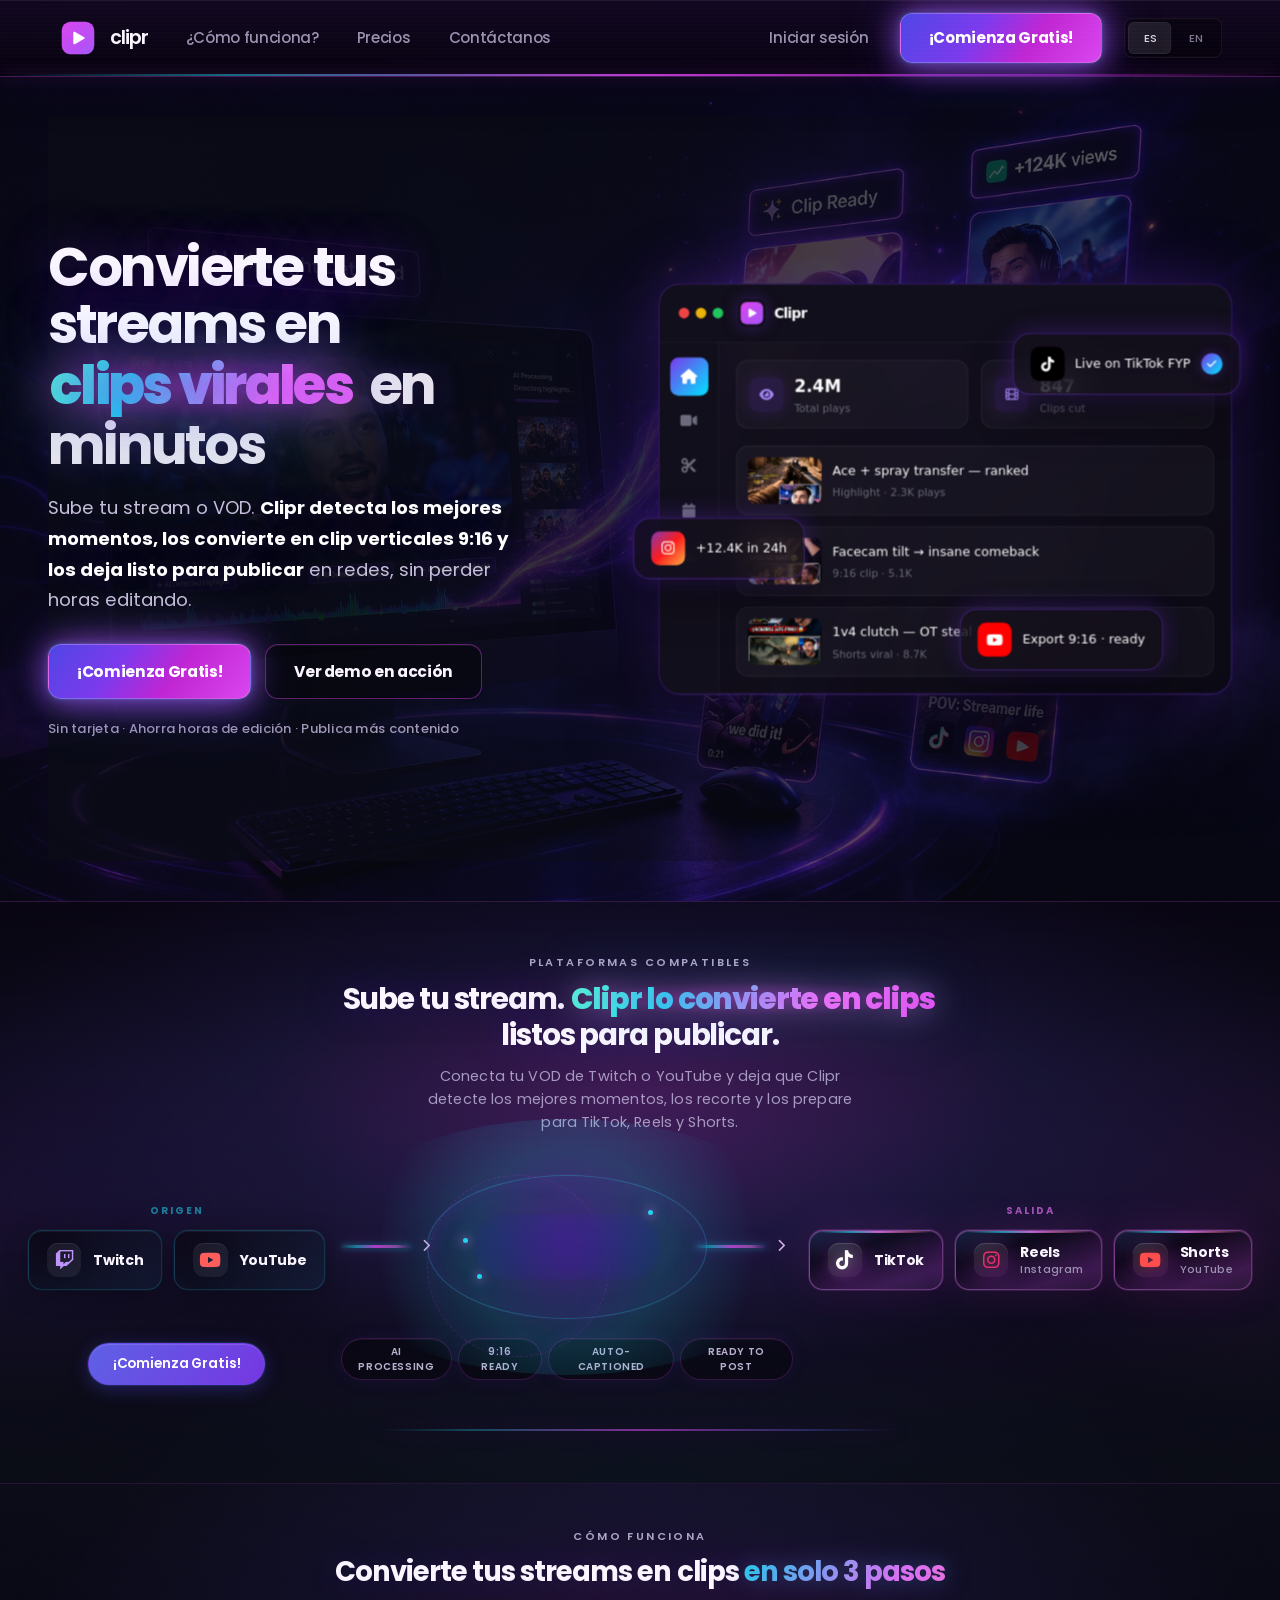
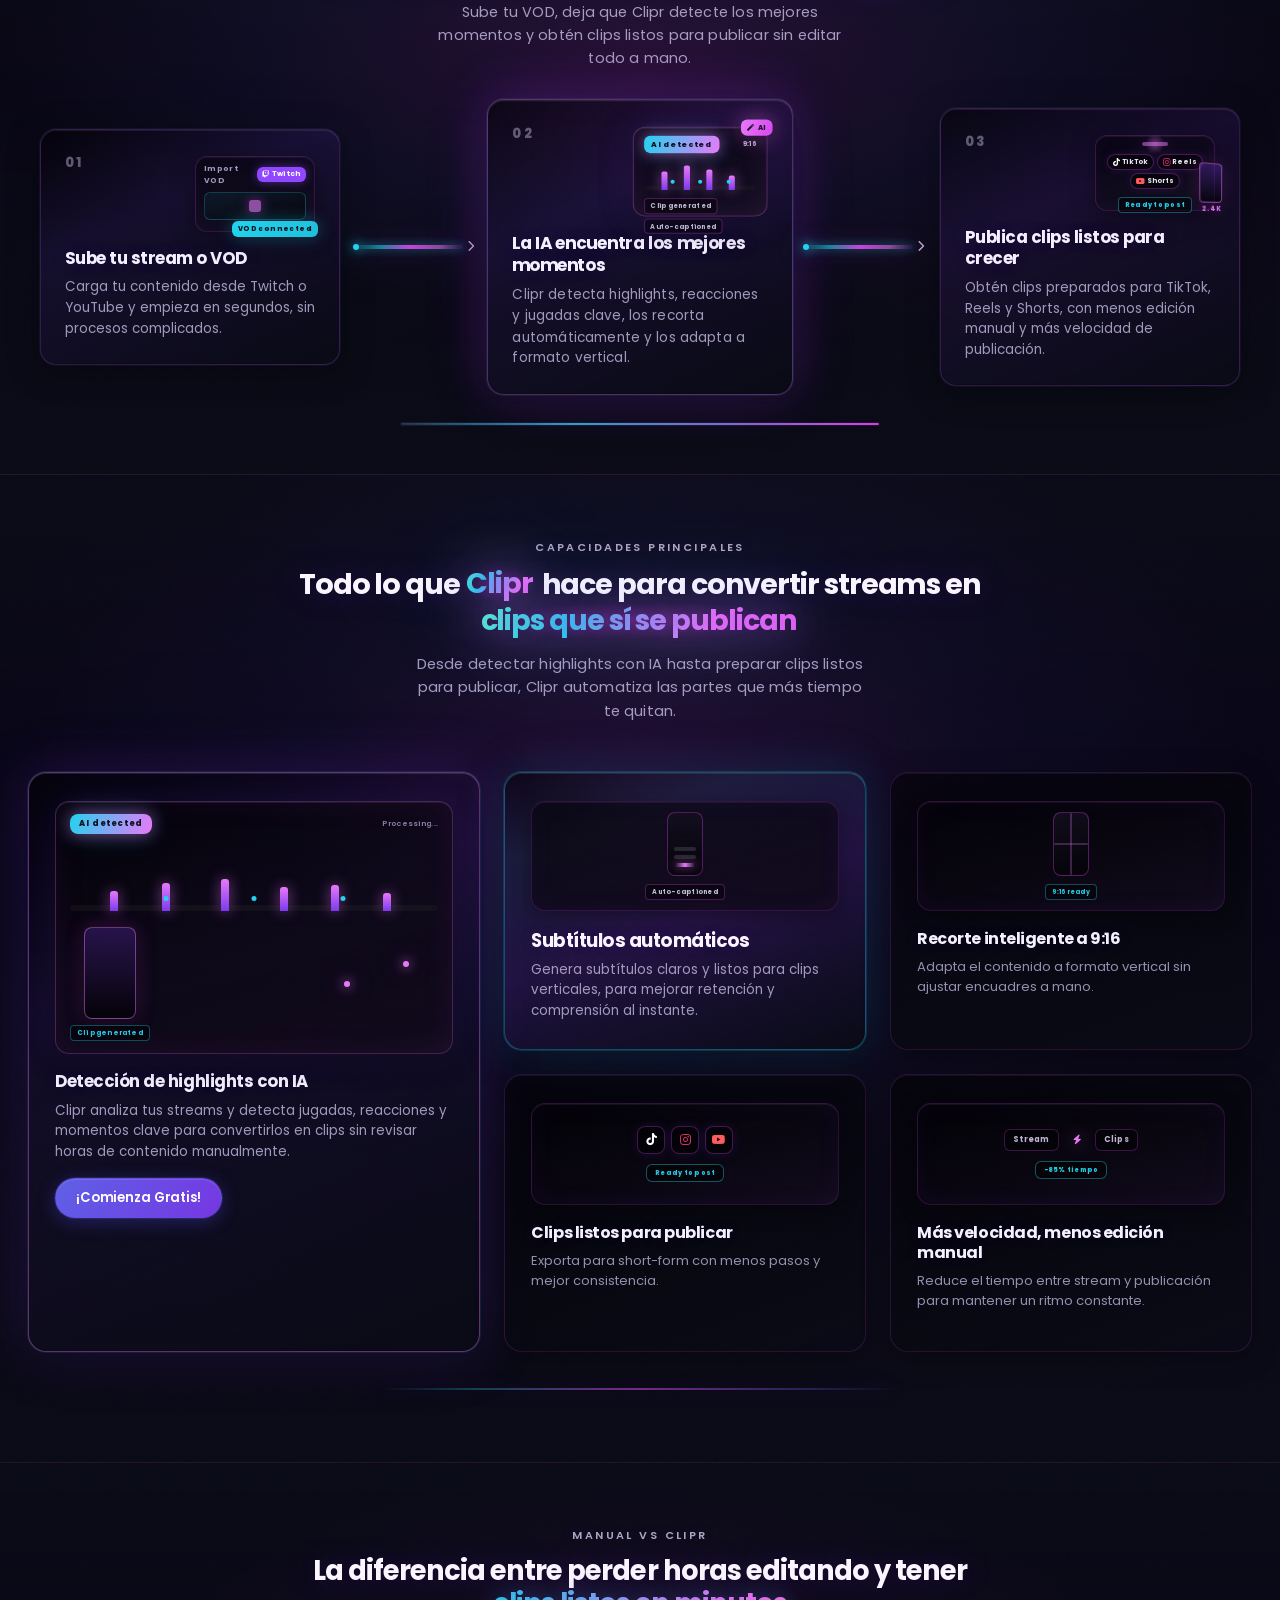
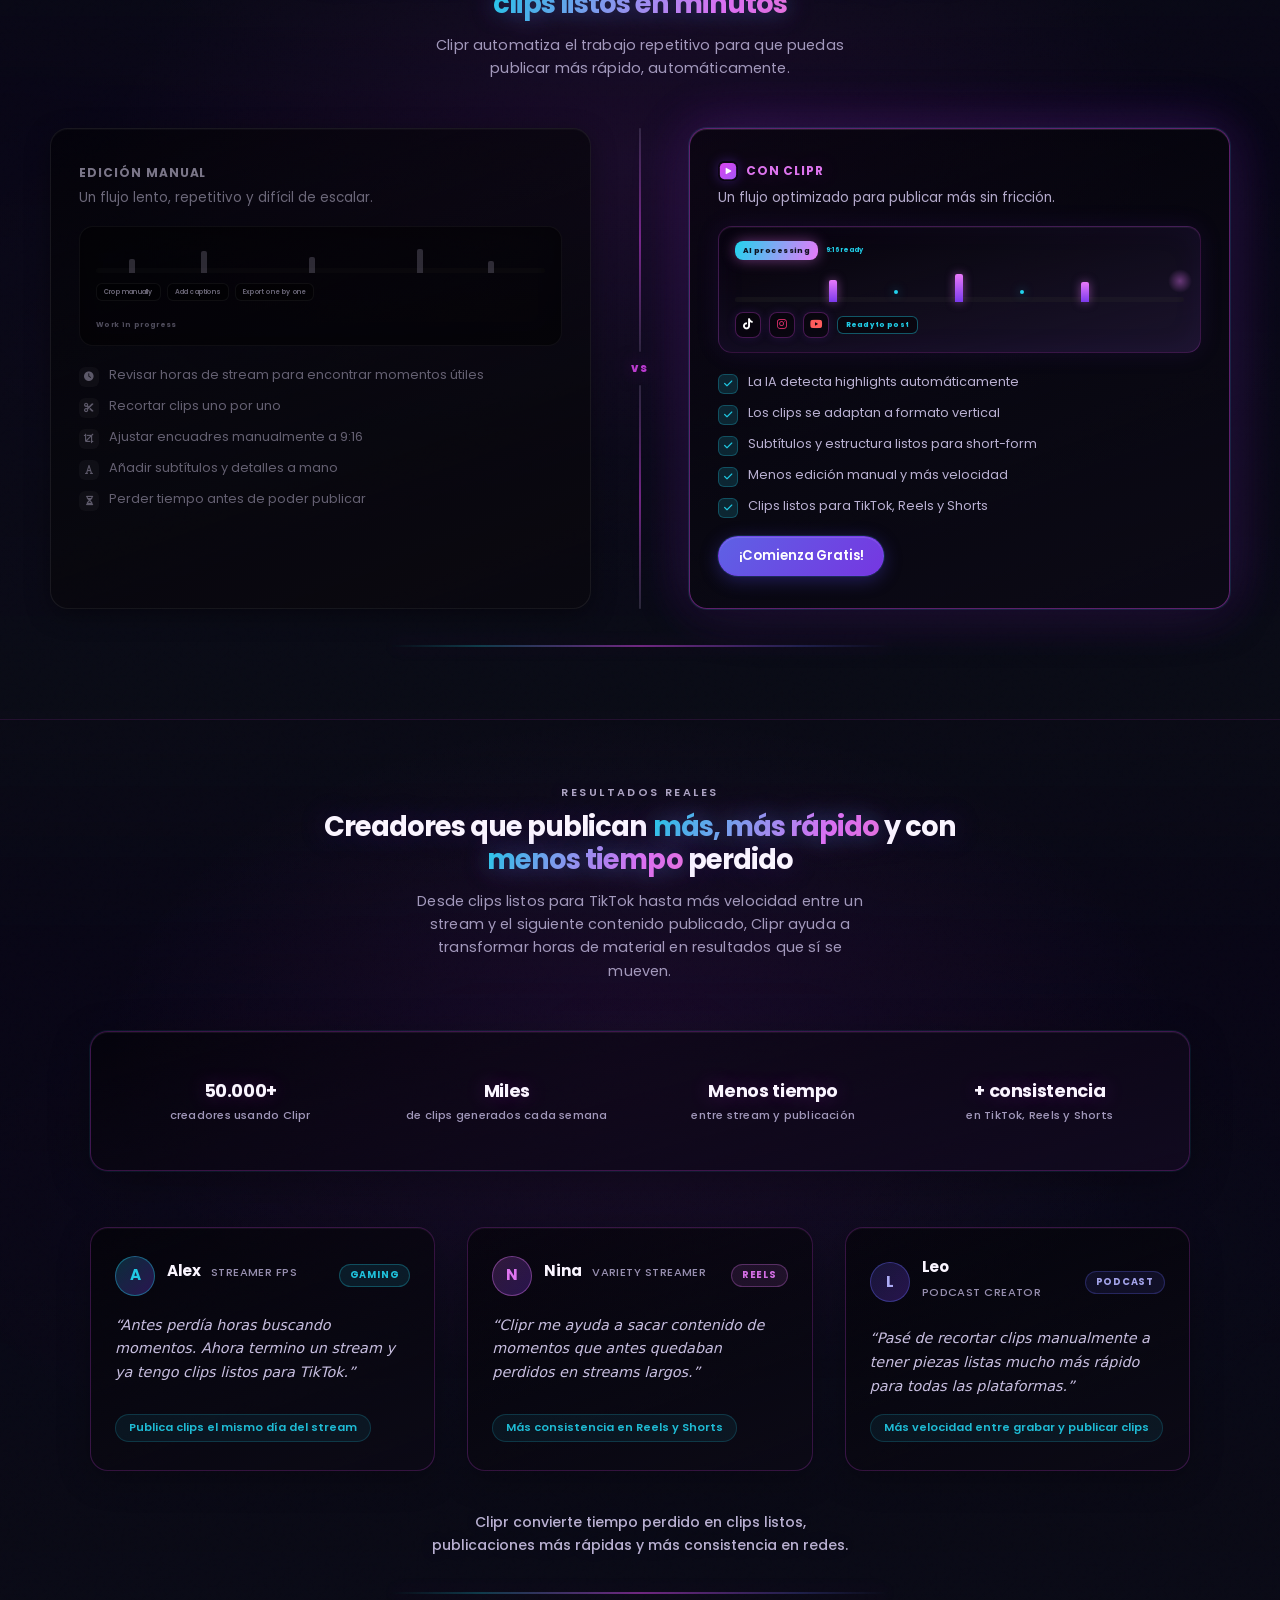
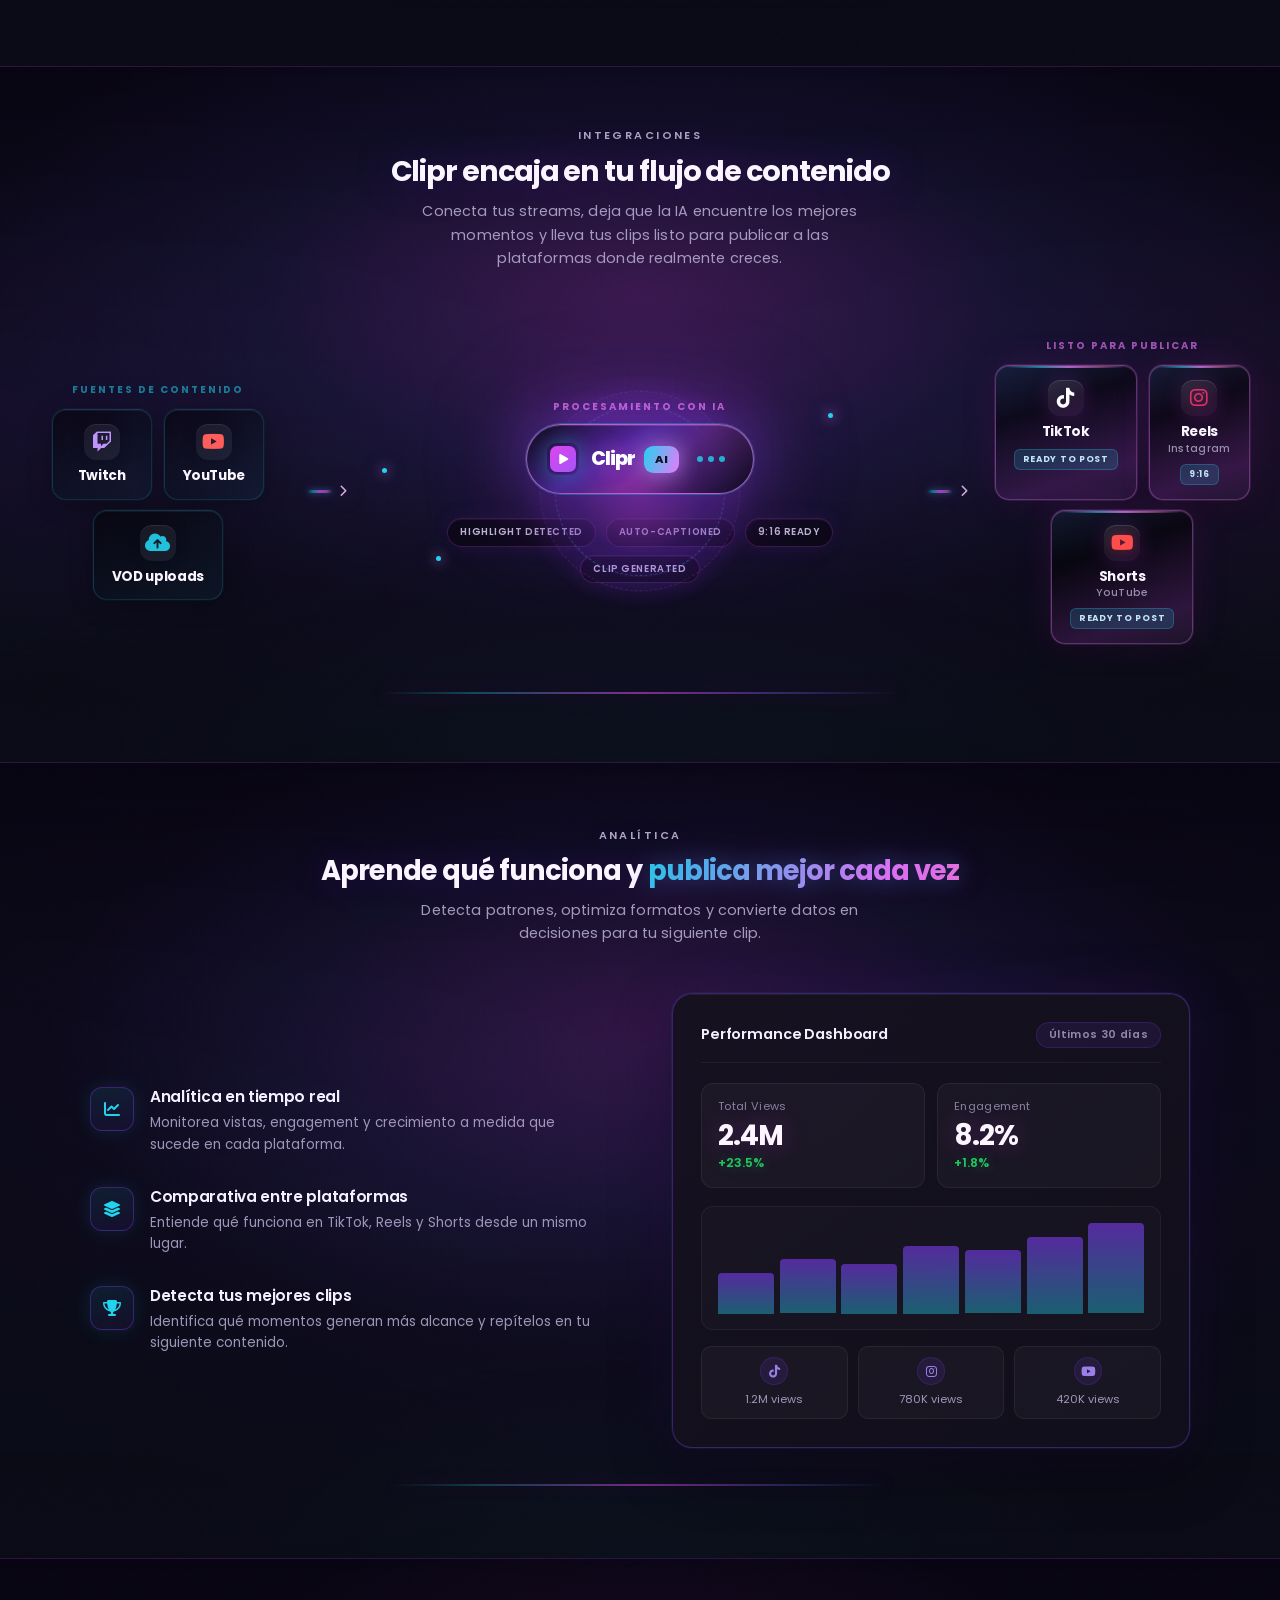
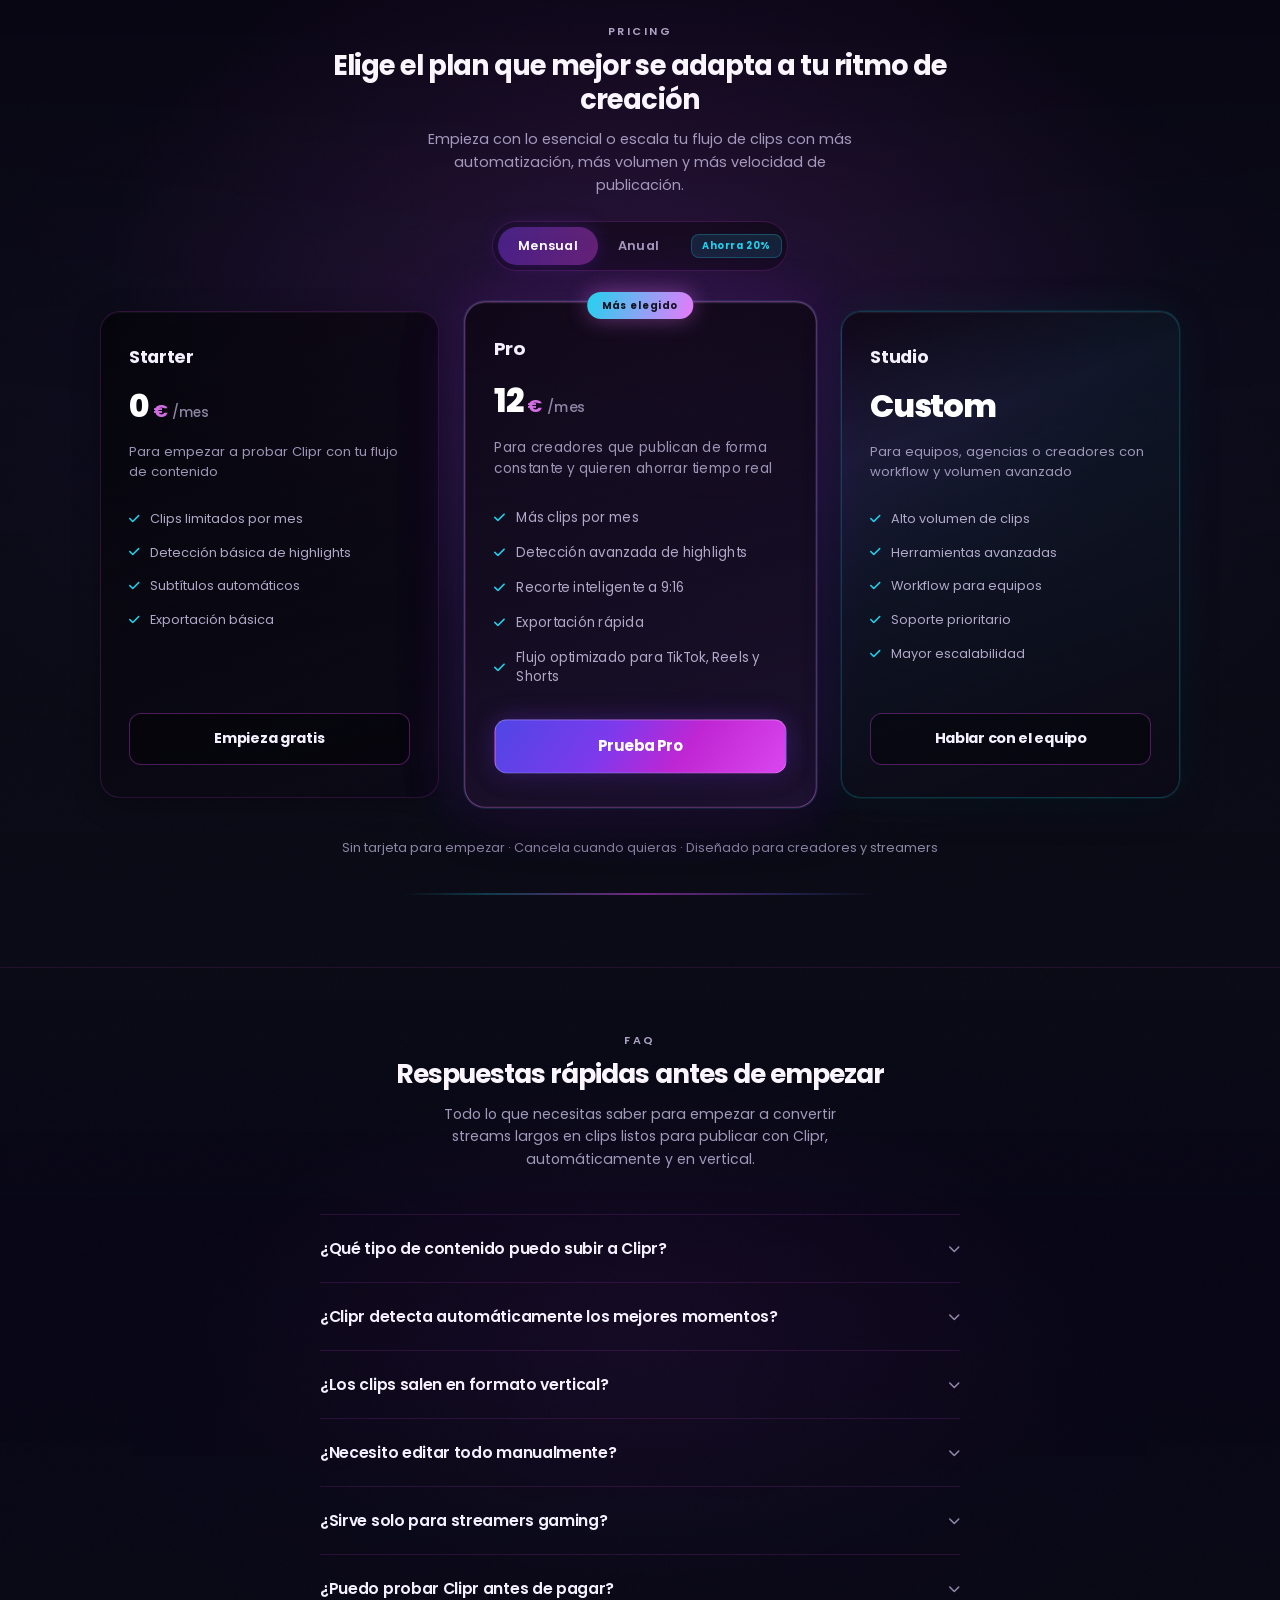
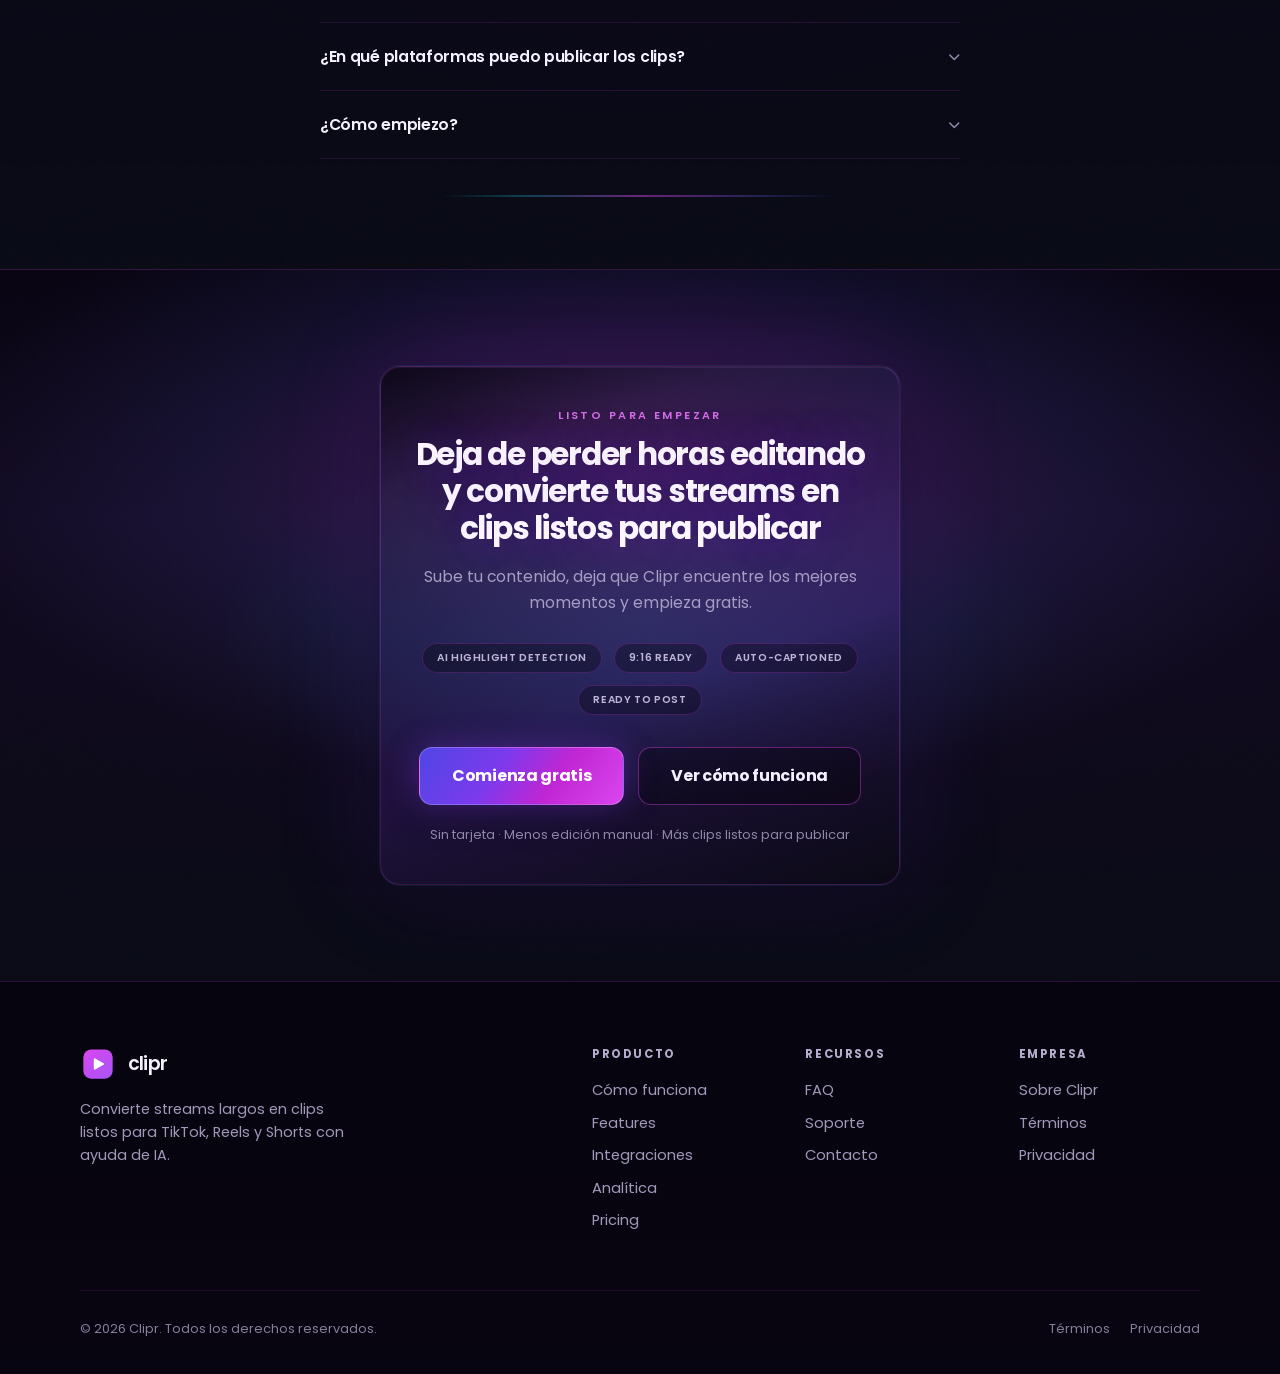
==== commit ca0b88a3: "Refinamiento UX/UI" ====
--- a/index.html
+++ b/index.html
@@ -1,6 +1,10 @@
 <!DOCTYPE html>
 <html lang="es">
+  <!-- ========================================
+       HEAD: Configuración y recursos externos
+       ======================================== -->
   <head>
+    <!-- Configuración básica -->
     <meta charset="UTF-8" />
     <meta name="viewport" content="width=device-width, initial-scale=1.0" />
     <meta
@@ -11,25 +15,53 @@
     <link rel="icon" href="favicon.svg" type="image/svg+xml" />
     <link rel="apple-touch-icon" href="favicon.svg" />
     <meta name="theme-color" content="#0A0B16" />
+    
+    <!-- Optimización de carga: preconnect y dns-prefetch -->
     <link rel="preconnect" href="https://fonts.googleapis.com" />
     <link rel="preconnect" href="https://fonts.gstatic.com" crossorigin />
+    <link rel="dns-prefetch" href="https://cdnjs.cloudflare.com" />
+    <link rel="dns-prefetch" href="https://www.googletagmanager.com" />
+    
+    <!-- Fuentes de Google -->
     <link
       href="https://fonts.googleapis.com/css2?family=Poppins:wght@300;400;500;600;700&display=swap"
       rel="stylesheet"
     />
+    
+    <!-- Hojas de estilo -->
     <link rel="stylesheet" href="css/landing.css" />
     <link
       rel="stylesheet"
       href="https://cdnjs.cloudflare.com/ajax/libs/font-awesome/6.5.1/css/all.min.css"
       crossorigin="anonymous"
       referrerpolicy="no-referrer"
-      media="print"
-      onload="this.media='all'"
     />
-    <noscript><link rel="stylesheet" href="https://cdnjs.cloudflare.com/ajax/libs/font-awesome/6.5.1/css/all.min.css" crossorigin="anonymous" referrerpolicy="no-referrer" /></noscript>
     <link rel="stylesheet" href="sources/portable/clipr-dashboard-mockup.css" />
+  
+    <!-- Schema.org para SEO -->
+    <script type="application/ld+json">
+      {
+       "@context": "https://schema.org",
+       "@type": "SoftwareApplication",
+       "name": "Clipr",
+       "applicationCategory": "VideoEditingApplication",
+       "operatingSystem": "Web",
+       "description": "AI tool to turn Twitch streams into viral clips."
+      }
+    </script>
   </head>
+  
+  <!-- ========================================
+       BODY: Contenido principal de la página
+       ======================================== -->
   <body>
+    <!-- Google Tag Manager (noscript) -->
+    <noscript><iframe src="https://www.googletagmanager.com/ns.html?id=GTM-PH7S6NFZ"
+    height="0" width="0" style="display:none;visibility:hidden"></iframe></noscript>
+    
+    <!-- ========================================
+         HEADER: Navegación principal y logo
+         ======================================== -->
     <header class="site-header" data-site-header>
       <div class="site-header__inner">
         <a class="site-logo" href="/" aria-label="Clipr — inicio">
@@ -40,6 +72,7 @@
             height="40"
             alt=""
             decoding="async"
+            fetchpriority="high"
           />
           <span class="site-logo__text">clipr</span>
         </a>
@@ -110,20 +143,13 @@
       </div>
     </header>
 
+    <!-- ========================================
+         MAIN: Contenido principal de la landing
+         ======================================== -->
     <main id="main">
+      <!-- SECCIÓN HERO: Primera pantalla con título y CTA principal -->
       <section class="hero" aria-labelledby="hero-title">
         <div class="hero__bg" aria-hidden="true"></div>
-        <div
-          class="hero__carousel"
-          data-hero-carousel-root
-          hidden
-          aria-hidden="true"
-        >
-          <div class="hero-carousel__drag" data-hero-drag>
-            <div class="hero-carousel__spin" data-hero-spin></div>
-            <div class="hero-carousel__ground" data-hero-ground></div>
-          </div>
-        </div>
         <div class="hero__veil" aria-hidden="true"></div>
         <div class="hero__content">
           <h1 id="hero-title" class="hero__title">
@@ -217,6 +243,7 @@
                           alt=""
                           class="clipr-clip-thumb"
                           loading="lazy"
+                          decoding="async"
                           width="200"
                           height="126"
                         />
@@ -231,6 +258,7 @@
                           alt=""
                           class="clipr-clip-thumb"
                           loading="lazy"
+                          decoding="async"
                           width="200"
                           height="126"
                         />
@@ -245,6 +273,7 @@
                           alt=""
                           class="clipr-clip-thumb"
                           loading="lazy"
+                          decoding="async"
                           width="200"
                           height="126"
                         />
@@ -284,6 +313,7 @@
         </div>
       </section>
 
+      <!-- SECCIÓN PLATFORM BRIDGE: Flujo de plataformas (Twitch → Clipr → Redes) -->
       <section
         class="platform-bridge"
         id="plataformas"
@@ -445,6 +475,11 @@
                 <li class="platform-bridge__badge">Auto-captioned</li>
                 <li class="platform-bridge__badge">Ready to post</li>
               </ul>
+              <div class="platform-bridge__cta">
+                <a href="#precios" class="platform-bridge__cta-btn">
+                  ¡Comienza Gratis!
+                </a>
+              </div>
             </div>
           </div>
 
@@ -452,6 +487,7 @@
         </div>
       </section>
 
+      <!-- SECCIÓN CÓMO FUNCIONA: Pasos del proceso -->
       <section
         class="how-it-works"
         id="como-funciona"
@@ -465,8 +501,7 @@
           <header class="how-it-works__copy">
             <p class="how-it-works__eyebrow">Cómo funciona</p>
             <h2 id="how-it-works-title" class="how-it-works__title">
-              Convierte tus streams en clips en solo
-              <span class="how-it-works__title-accent">3 pasos</span>
+              Convierte tus streams en clips <span class="text-gradient">en solo 3 pasos</span>
             </h2>
             <p class="how-it-works__lede">
               Sube tu VOD, deja que Clipr detecte los mejores momentos y obtén
@@ -626,6 +661,8 @@
         </div>
       </section>
 
+      <!-- SECCIÓN FEATURES: Características principales del producto -->
+      <!-- Sección que describe las características del producto -->
       <section
         class="features"
         id="capacidades"
@@ -642,7 +679,7 @@
               Todo lo que <span class="hero__title-accent">Clipr</span> hace para convertir streams en <span class="hero__title-accent">clips que sí se publican</span>
             </h2>
             <p class="features__lede">
-              Desde detectar <span class="text-gradient">highlights con IA</span> hasta preparar clips <span class="text-gradient">listos para publicar</span>, Clipr automatiza las partes que más tiempo te quitan.
+              Desde detectar highlights con IA hasta preparar clips listos para publicar, Clipr automatiza las partes que más tiempo te quitan.
             </p>
           </header>
 
@@ -681,11 +718,14 @@
               </div>
               <div class="feature-card__content">
                 <h3 class="feature-card__title" id="feature-hero-title">
-                  Detección de <span class="text-gradient">highlights con IA</span>
+                  Detección de highlights con IA
                 </h3>
                 <p class="feature-card__text">
                   Clipr analiza tus streams y detecta jugadas, reacciones y momentos clave para convertirlos en clips sin revisar horas de contenido manualmente.
                 </p>
+                <a href="#precios" class="feature-card__cta">
+                  ¡Comienza Gratis!
+                </a>
               </div>
             </article>
 
@@ -702,7 +742,7 @@
               </div>
               <div class="feature-card__content">
                 <h3 class="feature-card__title" id="feature-2-title">
-                  <span class="text-gradient">Subtítulos automáticos</span>
+                  Subtítulos automáticos
                 </h3>
                 <p class="feature-card__text">
                   Genera subtítulos claros y listos para clips verticales, para mejorar retención y comprensión al instante.
@@ -722,7 +762,7 @@
               </div>
               <div class="feature-card__content">
                 <h3 class="feature-card__title" id="feature-3-title">
-                  Recorte inteligente a <span class="text-gradient">9:16</span>
+                  Recorte inteligente a 9:16
                 </h3>
                 <p class="feature-card__text">
                   Adapta el contenido a formato vertical sin ajustar encuadres a mano.
@@ -743,7 +783,7 @@
               </div>
               <div class="feature-card__content">
                 <h3 class="feature-card__title" id="feature-4-title">
-                  Clips <span class="text-gradient">listos para publicar</span>
+                  Clips listos para publicar
                 </h3>
                 <p class="feature-card__text">
                   Exporta para short-form con menos pasos y mejor consistencia.
@@ -764,7 +804,7 @@
               </div>
               <div class="feature-card__content">
                 <h3 class="feature-card__title" id="feature-5-title">
-                  <span class="text-gradient">Más velocidad</span>, menos edición manual
+                  Más velocidad, menos edición manual
                 </h3>
                 <p class="feature-card__text">
                   Reduce el tiempo entre stream y publicación para mantener un ritmo constante.
@@ -777,6 +817,8 @@
         </div>
       </section>
 
+      <!-- SECCIÓN COMPARE: Comparación manual vs Clipr -->
+      <!-- Sección que compara el proceso manual con el proceso de Clipr -->
       <section
         class="compare"
         id="manual-vs-clipr"
@@ -790,10 +832,10 @@
           <header class="compare__copy">
             <p class="compare__eyebrow">Manual vs Clipr</p>
             <h2 id="compare-title" class="compare__title">
-              La diferencia entre <span class="text-gradient">perder horas</span> editando y tener <span class="text-gradient">clips listos</span> en <span class="text-gradient">minutos</span>
+              La diferencia entre perder horas editando y tener <span class="text-gradient">clips listos en minutos</span>
             </h2>
             <p class="compare__lede">
-              Clipr automatiza el trabajo repetitivo para que puedas publicar más rápido, <span class="text-gradient">automáticamente</span>.
+              Clipr automatiza el trabajo repetitivo para que puedas publicar más rápido, automáticamente.
             </p>
           </header>
 
@@ -857,7 +899,7 @@
               <div class="compare-panel__header">
                 <span class="compare-panel__label compare-panel__label--clipr" id="compare-clipr-label">
                   <img src="favicon.svg" width="20" height="20" alt="" decoding="async" aria-hidden="true" />
-                  <span class="text-gradient">con Clipr</span>
+                  con Clipr
                 </span>
                 <p class="compare-panel__intro compare-panel__intro--clipr">
                   Un flujo optimizado para publicar más sin fricción.
@@ -908,6 +950,11 @@
                   <span>Clips listos para TikTok, Reels y Shorts</span>
                 </li>
               </ul>
+              <div class="compare-panel__cta">
+                <a href="#precios" class="compare-panel__cta-btn">
+                  ¡Comienza Gratis!
+                </a>
+              </div>
             </div>
           </div>
 
@@ -915,6 +962,8 @@
         </div>
       </section>
 
+      <!-- SECCIÓN RESULTADOS: Testimonios y métricas de usuarios -->
+      <!-- Sección que muestra los resultados y testimonios de los usuarios -->
       <section
         class="results"
         id="resultados"
@@ -928,7 +977,7 @@
           <header class="results__copy">
             <p class="results__eyebrow">Resultados reales</p>
             <h2 id="results-title" class="results__title">
-              Creadores que <span class="text-gradient">publican más</span>, <span class="text-gradient">más rápido</span> y con <span class="text-gradient">menos tiempo</span> perdido
+              Creadores que publican <span class="text-gradient">más, más rápido</span> y con <span class="text-gradient">menos tiempo</span> perdido
             </h2>
             <p class="results__lede">
               Desde clips listos para TikTok hasta más velocidad entre un stream
@@ -939,7 +988,7 @@
 
           <div class="results__stats" aria-label="Métricas de Clipr">
             <div class="results-stat">
-              <span class="results-stat__value"><span class="text-gradient">50.000+</span></span>
+              <span class="results-stat__value">50.000+</span>
               <span class="results-stat__label">creadores usando Clipr</span>
             </div>
             <div class="results-stat">
@@ -1014,6 +1063,8 @@
         </div>
       </section>
 
+      <!-- SECCIÓN INTEGRACIONES: Plataformas compatibles -->
+      <!-- Sección que muestra las plataformas compatibles con Clipr -->
       <section
         class="integrations"
         id="integraciones"
@@ -1027,11 +1078,11 @@
           <header class="integrations__copy">
             <p class="integrations__eyebrow">Integraciones</p>
             <h2 id="integrations-title" class="integrations__title">
-              <span class="text-gradient">Clipr</span> encaja en tu <span class="text-gradient">flujo de contenido</span>
+              Clipr encaja en tu flujo de contenido
             </h2>
             <p class="integrations__lede">
               Conecta tus streams, deja que la IA encuentre los mejores momentos
-              y lleva tus clips <span class="text-gradient">listo para publicar</span> a las plataformas donde realmente <span class="text-gradient">creces</span>.
+              y lleva tus clips listo para publicar a las plataformas donde realmente creces.
             </p>
           </header>
 
@@ -1190,6 +1241,8 @@
         </div>
       </section>
 
+      <!-- SECCIÓN ANALÍTICA: Dashboard de métricas y performance -->
+      <!-- Sección que muestra el dashboard de métricas y performance de Clipr -->
       <section
         class="analytics"
         id="analitica"
@@ -1203,189 +1256,97 @@
           <header class="analytics__copy">
             <p class="analytics__eyebrow">Analítica</p>
             <h2 id="analytics-title" class="analytics__title">
-              Entiende <span class="text-gradient">qué clips funcionan mejor</span>, detecta <span class="text-gradient">patrones</span> y <span class="text-gradient">optimiza</span> tu <span class="text-gradient">siguiente publicación</span>
+              Aprende qué funciona y <span class="text-gradient">publica mejor cada vez</span>
             </h2>
             <p class="analytics__lede">
-              Clipr te da visibilidad sobre el rendimiento de tus clips para que
-              puedas detectar qué formatos, momentos y publicaciones generan más
-              alcance.
+              Detecta patrones, optimiza formatos y convierte datos en decisiones para tu siguiente clip.
             </p>
           </header>
 
-          <div class="analytics__panel-wrap">
-            <div class="analytics-panel" aria-hidden="true">
-              <div class="analytics-panel__header">
-                <div class="analytics-panel__title-row">
-                  <img
-                    class="analytics-panel__logo"
-                    src="favicon.svg"
-                    width="22"
-                    height="22"
-                    alt=""
-                    decoding="async"
-                  />
-                  <span class="analytics-panel__label">Clip performance</span>
-                </div>
-                <div class="analytics-panel__tabs">
-                  <span class="analytics-panel__tab analytics-panel__tab--active"
-                    >Last 7 days</span>
-                  <span class="analytics-panel__tab">Last 30 days</span>
-                </div>
-              </div>
-
-              <div class="analytics-panel__metrics">
-                <div class="analytics-metric analytics-metric--hero">
-                  <span class="analytics-metric__value">2.4M</span>
-                  <span class="analytics-metric__label">Total views</span>
-                </div>
-                <div class="analytics-metric analytics-metric--accent">
-                  <span class="analytics-metric__value">+18%</span>
-                  <span class="analytics-metric__label">vs last week</span>
-                </div>
-                <div class="analytics-metric">
-                  <span class="analytics-metric__value">4.2%</span>
-                  <span class="analytics-metric__label">Avg. retention</span>
-                </div>
-                <div class="analytics-metric">
-                  <span class="analytics-metric__value">8.9%</span>
-                  <span class="analytics-metric__label">Engagement</span>
-                </div>
-              </div>
-
-              <div class="analytics-panel__platforms">
-                <div class="analytics-platform">
-                  <span class="analytics-platform__icon"><i class="fab fa-tiktok"></i></span>
-                  <span class="analytics-platform__name">TikTok</span>
-                  <span class="analytics-platform__stat">1.2M views</span>
-                </div>
-                <div class="analytics-platform">
-                  <span class="analytics-platform__icon"><i class="fab fa-instagram"></i></span>
-                  <span class="analytics-platform__name">Reels</span>
-                  <span class="analytics-platform__stat">720K views</span>
-                </div>
-                <div class="analytics-platform">
-                  <span class="analytics-platform__icon"><i class="fab fa-youtube"></i></span>
-                  <span class="analytics-platform__name">Shorts</span>
-                  <span class="analytics-platform__stat">480K views</span>
-                </div>
-              </div>
-
-              <div class="analytics-panel__top-clips">
-                <span class="analytics-panel__section-label">Top clips</span>
-                <div class="analytics-panel__clips-row">
-                  <div class="analytics-clip-card analytics-clip-card--top">
-                    <div class="analytics-clip-card__thumb">
-                      <img
-                        src="sources/clip1.png"
-                        alt=""
-                        width="64"
-                        height="114"
-                        loading="lazy"
-                      />
-                      <span class="analytics-clip-card__badge">Top performer</span>
-                    </div>
-                    <div class="analytics-clip-card__info">
-                      <span class="analytics-clip-card__views">84.2K</span>
-                      <span class="analytics-clip-card__label">views</span>
-                    </div>
-                  </div>
-                  <div class="analytics-clip-card">
-                    <div class="analytics-clip-card__thumb">
-                      <img
-                        src="sources/clip2.png"
-                        alt=""
-                        width="64"
-                        height="114"
-                        loading="lazy"
-                      />
-                      <span class="analytics-clip-card__badge analytics-clip-card__badge--retention"
-                        >Best retention</span>
-                    </div>
-                    <div class="analytics-clip-card__info">
-                      <span class="analytics-clip-card__views">52.1K</span>
-                      <span class="analytics-clip-card__label">views</span>
-                    </div>
-                  </div>
-                  <div class="analytics-clip-card">
-                    <div class="analytics-clip-card__thumb">
-                      <img
-                        src="sources/clip3.png"
-                        alt=""
-                        width="64"
-                        height="114"
-                        loading="lazy"
-                      />
-                      <span class="analytics-clip-card__badge analytics-clip-card__badge--engagement"
-                        >High engagement</span>
-                    </div>
-                    <div class="analytics-clip-card__info">
-                      <span class="analytics-clip-card__views">38.7K</span>
-                      <span class="analytics-clip-card__label">views</span>
-                    </div>
-                  </div>
-                </div>
-              </div>
-            </div>
-          </div>
-
-          <div class="analytics__insights" aria-label="Beneficios de la analítica Clipr">
-            <article class="analytics-insight analytics-insight--hero" aria-labelledby="insight-1-title">
-              <div class="analytics-insight__icon" aria-hidden="true">
-                <i class="fas fa-chart-line"></i>
-              </div>
-              <h3 class="analytics-insight__title" id="insight-1-title">
-                Detecta los clips que más rinden
-              </h3>
-              <p class="analytics-insight__text">
-                Identifica qué momentos generan más views, más retención y más
-                interacción.
-              </p>
-            </article>
-
-            <article class="analytics-insight" aria-labelledby="insight-2-title">
-              <div class="analytics-insight__icon" aria-hidden="true">
-                <i class="fas fa-layer-group"></i>
-              </div>
-              <h3 class="analytics-insight__title" id="insight-2-title">
-                Compara rendimiento entre plataformas
-              </h3>
-              <p class="analytics-insight__text">
-                Entiende cómo funciona tu contenido en TikTok, Reels y Shorts
-                desde un mismo lugar.
-              </p>
-            </article>
-
-            <article class="analytics-insight" aria-labelledby="insight-3-title">
-              <div class="analytics-insight__icon" aria-hidden="true">
-                <i class="fas fa-redo"></i>
-              </div>
-              <h3 class="analytics-insight__title" id="insight-3-title">
-                Encuentra patrones que vale repetir
-              </h3>
-              <p class="analytics-insight__text">
-                Usa los datos para reconocer qué tipo de clips, formatos o
-                momentos merecen más atención.
-              </p>
-            </article>
-
-            <article class="analytics-insight" aria-labelledby="insight-4-title">
-              <div class="analytics-insight__icon" aria-hidden="true">
-                <i class="fas fa-rocket"></i>
-              </div>
-              <h3 class="analytics-insight__title" id="insight-4-title">
-                Optimiza tu siguiente publicación
-              </h3>
-              <p class="analytics-insight__text">
-                Convierte rendimiento pasado en decisiones mejores para el
-                siguiente stream o clip.
-              </p>
-            </article>
+          <div class="analytics__body">
+            <div class="clipr-analytics-features-list">
+              <div class="clipr-analytics-feature-item">
+                <div class="clipr-analytics-feature-icon" aria-hidden="true">
+                  <i class="fas fa-chart-line"></i>
+                </div>
+                <div>
+                  <h3>Analítica en tiempo real</h3>
+                  <p>Monitorea vistas, engagement y crecimiento a medida que sucede en cada plataforma.</p>
+                </div>
+              </div>
+              <div class="clipr-analytics-feature-item">
+                <div class="clipr-analytics-feature-icon" aria-hidden="true">
+                  <i class="fas fa-layer-group"></i>
+                </div>
+                <div>
+                  <h3>Comparativa entre plataformas</h3>
+                  <p>Entiende qué funciona en TikTok, Reels y Shorts desde un mismo lugar.</p>
+                </div>
+              </div>
+              <div class="clipr-analytics-feature-item">
+                <div class="clipr-analytics-feature-icon" aria-hidden="true">
+                  <i class="fas fa-trophy"></i>
+                </div>
+                <div>
+                  <h3>Detecta tus mejores clips</h3>
+                  <p>Identifica qué momentos generan más alcance y repítelos en tu siguiente contenido.</p>
+                </div>
+              </div>
+            </div>
+
+            <div class="analytics__visual">
+              <div class="clipr-analytics-dashboard" aria-hidden="true">
+                <div class="clipr-analytics-header">
+                  <div class="clipr-analytics-title">Performance Dashboard</div>
+                  <div class="clipr-analytics-period">Últimos 30 días</div>
+                </div>
+                <div class="clipr-analytics-metrics">
+                  <div class="clipr-analytics-metric">
+                    <div class="clipr-analytics-metric-label">Total Views</div>
+                    <div class="clipr-analytics-metric-value">2.4M</div>
+                    <div class="clipr-analytics-metric-change clipr-analytics-positive">+23.5%</div>
+                  </div>
+                  <div class="clipr-analytics-metric">
+                    <div class="clipr-analytics-metric-label">Engagement</div>
+                    <div class="clipr-analytics-metric-value">8.2%</div>
+                    <div class="clipr-analytics-metric-change clipr-analytics-positive">+1.8%</div>
+                  </div>
+                </div>
+                <div class="clipr-analytics-chart">
+                  <div class="clipr-chart-bars">
+                    <div class="clipr-chart-bar" style="height: 45%;"></div>
+                    <div class="clipr-chart-bar" style="height: 60%;"></div>
+                    <div class="clipr-chart-bar" style="height: 55%;"></div>
+                    <div class="clipr-chart-bar" style="height: 75%;"></div>
+                    <div class="clipr-chart-bar" style="height: 70%;"></div>
+                    <div class="clipr-chart-bar" style="height: 85%;"></div>
+                    <div class="clipr-chart-bar" style="height: 100%;"></div>
+                  </div>
+                </div>
+                <div class="clipr-analytics-platforms">
+                  <div class="clipr-platform-stat">
+                    <span class="clipr-platform-icon"><i class="fab fa-tiktok"></i></span>
+                    <span>1.2M views</span>
+                  </div>
+                  <div class="clipr-platform-stat">
+                    <span class="clipr-platform-icon"><i class="fab fa-instagram"></i></span>
+                    <span>780K views</span>
+                  </div>
+                  <div class="clipr-platform-stat">
+                    <span class="clipr-platform-icon"><i class="fab fa-youtube"></i></span>
+                    <span>420K views</span>
+                  </div>
+                </div>
+              </div>
+            </div>
           </div>
 
           <div class="analytics__rail" aria-hidden="true"></div>
         </div>
       </section>
 
+      <!-- SECCIÓN PRICING: Planes y precios -->
+      <!-- Sección que muestra los planes y precios de Clipr -->
       <section
         class="pricing"
         id="precios"
@@ -1399,11 +1360,11 @@
           <header class="pricing__copy">
             <p class="pricing__eyebrow">Pricing</p>
             <h2 id="pricing-title" class="pricing__title">
-              Elige el plan que mejor se adapta a tu <span class="text-gradient">ritmo de creación</span>
+              Elige el plan que mejor se adapta a tu ritmo de creación
             </h2>
             <p class="pricing__lede">
               Empieza con lo esencial o escala tu flujo de clips con más
-              automatización, <span class="text-gradient">más volumen</span> y <span class="text-gradient">más velocidad</span> de publicación.
+              automatización, más volumen y más velocidad de publicación.
             </p>
 
               <div class="pricing__toggle" role="group" aria-label="Periodo de facturación">
@@ -1466,7 +1427,7 @@
             <article class="pricing-card pricing-card--recommended" aria-labelledby="plan-pro-title">
               <div class="pricing-card__badge">Más elegido</div>
               <div class="pricing-card__header">
-                <h3 class="pricing-card__name" id="plan-pro-title"><span class="text-gradient">Pro</span></h3>
+                <h3 class="pricing-card__name" id="plan-pro-title">Pro</h3>
                 <div class="pricing-card__price">
                   <span class="pricing-card__amount pricing-card__amount--monthly">12</span>
                   <span class="pricing-card__amount pricing-card__amount--annual" hidden>9</span>
@@ -1511,7 +1472,7 @@
                   <span class="pricing-card__amount">Custom</span>
                 </div>
                 <p class="pricing-card__desc">
-                  Para <span class="text-gradient">equipo</span>s, agencias o creadores con workflow y volumen avanzado
+                  Para equipos, agencias o creadores con workflow y volumen avanzado
                 </p>
               </div>
               <ul class="pricing-card__features" role="list">
@@ -1550,6 +1511,8 @@
         </div>
       </section>
 
+      <!-- SECCIÓN FAQ: Preguntas frecuentes -->
+      <!-- Sección que muestra las preguntas frecuentes sobre Clipr -->
       <section
         class="faq"
         id="faq"
@@ -1562,11 +1525,11 @@
           <header class="faq__copy">
             <p class="faq__eyebrow">FAQ</p>
             <h2 id="faq-title" class="faq__title">
-              <span class="text-gradient">Respuestas rápidas</span> <span class="text-gradient">antes de empezar</span>
+              Respuestas rápidas antes de empezar
             </h2>
             <p class="faq__lede">
               Todo lo que necesitas saber para empezar a convertir streams largos
-              en clips listos para publicar con Clipr, <span class="text-gradient">automáticamente</span> y en <span class="text-gradient">vertical</span>.
+              en clips listos para publicar con Clipr, automáticamente y en vertical.
             </p>
           </header>
 
@@ -1788,6 +1751,8 @@
         </div>
       </section>
 
+      <!-- SECCIÓN CTA FINAL: Llamado a la acción final -->
+      <!-- Sección que muestra el llamado a la acción final para empezar a usar Clipr -->
       <section
         class="cta-final"
         id="empieza"
@@ -1801,11 +1766,11 @@
           <div class="cta-final__panel">
             <p class="cta-final__eyebrow">Listo para empezar</p>
             <h2 id="cta-final-title" class="cta-final__title">
-              <span class="text-gradient">Deja de perder horas</span> editando y convierte tus streams en <span class="text-gradient">clips listos</span> para <span class="text-gradient">publicar</span>
+              Deja de perder horas editando y convierte tus streams en clips listos para publicar
             </h2>
             <p class="cta-final__lede">
               Sube tu contenido, deja que Clipr encuentre los mejores momentos y
-              <span class="text-gradient">empieza gratis</span>.
+              empieza gratis.
             </p>
 
             <div class="cta-final__chips" aria-hidden="true">
@@ -1894,8 +1859,23 @@
     </main>
 
     <script type="module" src="js/navbar-entry.mjs"></script>
-    <script src="sources/portable/clipr-dashboard-mockup.js"></script>
-    <script src="js/faq-accordion.js"></script>
-    <script src="js/pricing-toggle.js"></script>
+    <script defer src="sources/portable/clipr-dashboard-mockup.js"></script>
+    <script defer src="js/faq-accordion.js"></script>
+    <script defer src="js/pricing-toggle.js"></script>
+
+    <script>
+      window.dataLayer = window.dataLayer || [];
+      function gtag(){dataLayer.push(arguments);}
+      gtag('js', new Date());
+      gtag('config', 'G-DE53MF5VG2');
+    </script>
+    <script defer src="https://www.googletagmanager.com/gtag/js?id=G-DE53MF5VG2"></script>
+    <script defer>
+      (function(w,d,s,l,i){w[l]=w[l]||[];w[l].push({'gtm.start':
+      new Date().getTime(),event:'gtm.js'});var f=d.getElementsByTagName(s)[0],
+      j=d.createElement(s),dl=l!='dataLayer'?'&l='+l:'';j.async=true;j.src=
+      'https://www.googletagmanager.com/gtm.js?id='+i+dl;f.parentNode.insertBefore(j,f);
+      })(window,document,'script','dataLayer','GTM-PH7S6NFZ');
+    </script>
   </body>
 </html>
--- a/css/landing.css
+++ b/css/landing.css
@@ -545,15 +545,6 @@
   background-size: cover, cover;
 }
 
-@keyframes hero-carousel-spin {
-  from {
-    transform: rotateY(0deg);
-  }
-  to {
-    transform: rotateY(360deg);
-  }
-}
-
 .hero {
   position: relative;
   isolation: isolate;
@@ -573,95 +564,6 @@
   box-sizing: border-box;
 }
 
-.hero__carousel {
-  grid-column: 1 / -1;
-  grid-row: 1 / -1;
-  position: relative;
-  z-index: 0;
-  justify-self: end;
-  align-self: center;
-  width: min(58vw, 620px);
-  height: min(62vh, 560px);
-  max-width: 100%;
-  margin-right: clamp(-24px, -2vw, 0px);
-  display: flex;
-  align-items: center;
-  justify-content: center;
-  pointer-events: none;
-  perspective: 1100px;
-  transform-style: preserve-3d;
-  overflow: hidden;
-}
-
-.hero__carousel[hidden] {
-  display: none !important;
-}
-
-.hero-carousel__drag,
-.hero-carousel__spin {
-  position: relative;
-  display: flex;
-  margin: auto;
-  transform-style: preserve-3d;
-}
-
-/* ~30° hacia arriba respecto al -10° anterior → rotateX(20deg) */
-.hero-carousel__drag {
-  transform: rotateX(20deg) scale(1.08);
-  transform-origin: 50% 50%;
-}
-
-@media (max-width: 900px) {
-  .hero__carousel {
-    position: absolute;
-    inset: 0;
-    width: 100%;
-    height: 100%;
-    margin-right: 0;
-    justify-self: stretch;
-    align-self: stretch;
-    opacity: 0.45;
-  }
-
-  .hero-carousel__drag {
-    transform: rotateX(18deg) scale(0.88);
-  }
-}
-
-@media (max-width: 600px) {
-  .hero-carousel__drag {
-    transform: rotateX(16deg) scale(0.78);
-  }
-}
-
-.hero-carousel__spin img {
-  transform-style: preserve-3d;
-  position: absolute;
-  left: 0;
-  top: 0;
-  width: 100%;
-  height: 100%;
-  object-fit: cover;
-  border-radius: 10px;
-  box-shadow: 0 0 8px rgba(255, 255, 255, 0.32);
-  -webkit-box-reflect: below 8px
-    linear-gradient(transparent, transparent, rgba(0, 0, 0, 0.22));
-}
-
-.hero-carousel__ground {
-  position: absolute;
-  top: 100%;
-  left: 50%;
-  transform: translate(-50%, -50%) rotateX(90deg);
-  transform-style: preserve-3d;
-  background: radial-gradient(
-    farthest-side,
-    rgba(153, 153, 153, 0.16),
-    transparent
-  );
-  pointer-events: none;
-}
-
 .hero__veil {
   grid-column: 1 / -1;
   grid-row: 1 / -1;
@@ -805,6 +707,8 @@
   filter: drop-shadow(0 0 24px rgba(232, 121, 249, 0.55))
     drop-shadow(0 0 48px rgba(34, 211, 238, 0.32));
   animation: hero-accent-shine 4.5s ease-in-out infinite;
+  will-change: filter;
+  transform: translate3d(0, 0, 0);
 }
 
 .hero__title-accent::after {
@@ -1316,38 +1220,38 @@
   padding: clamp(18px, 3.5vw, 28px);
   isolation: isolate;
   animation: platform-bridge-core-breathe 5s ease-in-out infinite;
+  will-change: transform;
+  transform: translate3d(0, 0, 0);
 }
 
 .platform-bridge__core-halo {
   position: absolute;
-  inset: 0;
-  margin: auto;
-  width: min(224px, 56vw);
-  height: min(224px, 56vw);
+  inset: -60%;
   border-radius: 50%;
   background: radial-gradient(
-    circle,
-    rgba(217, 70, 239, 0.38) 0%,
-    rgba(124, 58, 237, 0.14) 38%,
+    circle at 50% 50%,
+    rgba(124, 58, 237, 0.35) 0%,
+    rgba(34, 211, 238, 0.18) 35%,
     transparent 68%
   );
   pointer-events: none;
   animation: platform-bridge-halo-pulse 3.8s ease-in-out infinite;
+  will-change: opacity;
+  transform: translate3d(0, 0, 0);
 }
 
 .platform-bridge__core-ring {
   position: absolute;
-  inset: 0;
-  margin: auto;
-  width: min(158px, 44vw);
-  height: min(158px, 44vw);
+  inset: -12%;
   border-radius: 50%;
-  border: 1px dashed rgba(34, 211, 238, 0.28);
+  border: 1px solid rgba(34, 211, 238, 0.25);
   box-shadow:
     0 0 0 1px rgba(217, 70, 239, 0.06),
     inset 0 0 24px rgba(124, 58, 237, 0.1);
   pointer-events: none;
   animation: platform-bridge-ring-spin 28s linear infinite;
+  will-change: transform;
+  transform: translate3d(0, 0, 0);
 }
 
 .platform-bridge__core-ring--outer {
@@ -1501,6 +1405,45 @@
     box-shadow var(--transition);
 }
 
+.platform-bridge__cta {
+  margin-top: 20px;
+  display: flex;
+  justify-content: center;
+}
+
+.platform-bridge__cta-btn {
+  display: inline-flex;
+  align-items: center;
+  justify-content: center;
+  padding: 10px 24px;
+  font-size: 0.85rem;
+  font-weight: 600;
+  letter-spacing: -0.01em;
+  text-decoration: none;
+  color: #fff;
+  background: linear-gradient(
+    128deg,
+    rgba(99, 102, 241, 0.95) 0%,
+    rgba(124, 58, 237, 0.95) 100%
+  );
+  border-radius: var(--radius-pill);
+  border: 1px solid rgba(124, 58, 237, 0.4);
+  box-shadow:
+    inset 0 1px 0 rgba(255, 255, 255, 0.12),
+    0 4px 18px rgba(79, 70, 229, 0.35),
+    0 0 0 1px rgba(34, 211, 238, 0.14);
+  transition: transform 0.25s ease, filter 0.25s ease, box-shadow 0.25s ease;
+}
+
+.platform-bridge__cta-btn:hover {
+  transform: translateY(-2px);
+  filter: brightness(1.08);
+  box-shadow:
+    inset 0 1px 0 rgba(255, 255, 255, 0.15),
+    0 6px 24px rgba(79, 70, 229, 0.45),
+    0 0 0 1px rgba(34, 211, 238, 0.2);
+}
+
 .platform-bridge__badge:hover {
   border-color: rgba(34, 211, 238, 0.28);
   color: #faf5ff;
@@ -1716,8 +1659,8 @@
 }
 
 .platform-chip--instagram .platform-chip__icon {
-  color: #ffb86b;
-  text-shadow: 0 0 14px rgba(255, 120, 80, 0.35);
+  color: #e1306c;
+  text-shadow: 0 0 14px rgba(225, 48, 108, 0.4);
 }
 
 .platform-chip--shorts .platform-chip__icon {
@@ -2782,7 +2725,7 @@
 }
 
 .how-step-mockup__export-chip:nth-child(2) i {
-  color: #ffb86b;
+  color: #e1306c;
 }
 
 .how-step-mockup__export-chip:nth-child(3) i {
@@ -3087,8 +3030,8 @@
   scroll-margin-top: calc(var(--header-height) + 16px);
   width: 100%;
   overflow: hidden;
-  padding: clamp(32px, 5vw, 56px) clamp(18px, 3vw, 28px)
-    clamp(40px, 6vw, 60px);
+  padding: clamp(40px, 6vw, 64px) clamp(18px, 3vw, 28px)
+    clamp(48px, 7vw, 72px);
   border-top: 1px solid rgba(217, 70, 239, 0.14);
   background: linear-gradient(
       180deg,
@@ -3166,7 +3109,7 @@
 .features__copy {
   text-align: center;
   max-width: min(44rem, 100%);
-  margin: 0 auto clamp(28px, 4.5vw, 40px);
+  margin: 0 auto clamp(32px, 5vw, 48px);
 }
 
 .features__eyebrow {
@@ -3204,7 +3147,7 @@
 .features__layout {
   display: grid;
   grid-template-columns: minmax(0, 1fr);
-  gap: clamp(20px, 3vw, 28px);
+  gap: clamp(22px, 3.2vw, 32px);
   align-items: stretch;
   width: 100%;
 }
@@ -3268,23 +3211,23 @@
 }
 
 .feature-card--hero {
-  border-color: rgba(232, 121, 249, 0.28);
-  box-shadow:
-    inset 0 1px 0 rgba(255, 255, 255, 0.09),
+  border-color: rgba(232, 121, 249, 0.38);
+  box-shadow:
+    inset 0 1px 0 rgba(255, 255, 255, 0.11),
     inset 0 -1px 0 rgba(0, 0, 0, 0.16),
-    0 8px 36px rgba(0, 0, 0, 0.36),
-    0 0 44px rgba(124, 58, 237, 0.22),
-    0 0 0 1px rgba(34, 211, 238, 0.1);
+    0 10px 44px rgba(0, 0, 0, 0.4),
+    0 0 56px rgba(124, 58, 237, 0.28),
+    0 0 0 1px rgba(34, 211, 238, 0.14);
 }
 
 .feature-card--hero:hover {
-  border-color: rgba(34, 211, 238, 0.32);
-  box-shadow:
-    inset 0 1px 0 rgba(255, 255, 255, 0.11),
-    0 0 0 1px rgba(34, 211, 238, 0.22),
-    0 14px 52px rgba(0, 0, 0, 0.42),
-    0 0 60px rgba(124, 58, 237, 0.28),
-    0 0 80px rgba(217, 70, 239, 0.15);
+  border-color: rgba(34, 211, 238, 0.42);
+  box-shadow:
+    inset 0 1px 0 rgba(255, 255, 255, 0.13),
+    0 0 0 1px rgba(34, 211, 238, 0.28),
+    0 16px 60px rgba(0, 0, 0, 0.45),
+    0 0 72px rgba(124, 58, 237, 0.35),
+    0 0 96px rgba(217, 70, 239, 0.18);
 }
 
 .feature-card__visual {
@@ -3337,6 +3280,40 @@
   color: rgba(178, 168, 205, 0.9);
   overflow-wrap: break-word;
   word-wrap: break-word;
+}
+
+.feature-card__cta {
+  display: inline-flex;
+  align-items: center;
+  justify-content: center;
+  margin-top: 16px;
+  padding: 9px 20px;
+  font-size: 0.82rem;
+  font-weight: 600;
+  letter-spacing: -0.01em;
+  text-decoration: none;
+  color: #fff;
+  background: linear-gradient(
+    128deg,
+    rgba(99, 102, 241, 0.95) 0%,
+    rgba(124, 58, 237, 0.95) 100%
+  );
+  border-radius: var(--radius-pill);
+  border: 1px solid rgba(124, 58, 237, 0.4);
+  box-shadow:
+    inset 0 1px 0 rgba(255, 255, 255, 0.12),
+    0 4px 18px rgba(79, 70, 229, 0.35),
+    0 0 0 1px rgba(34, 211, 238, 0.14);
+  transition: transform 0.25s ease, filter 0.25s ease, box-shadow 0.25s ease;
+}
+
+.feature-card__cta:hover {
+  transform: translateY(-2px);
+  filter: brightness(1.08);
+  box-shadow:
+    inset 0 1px 0 rgba(255, 255, 255, 0.15),
+    0 6px 24px rgba(79, 70, 229, 0.45),
+    0 0 0 1px rgba(34, 211, 238, 0.2);
 }
 
 /* Feature mockups */
@@ -3614,8 +3591,8 @@
 }
 
 .feature-mockup__crop-frame {
-  width: 64px;
-  height: 36px;
+  width: 36px;
+  height: 64px;
   border-radius: 8px;
   border: 1px solid rgba(217, 70, 239, 0.35);
   background: linear-gradient(
@@ -3697,7 +3674,7 @@
 }
 
 .feature-mockup__export-chip:nth-child(2) {
-  color: #ffb86b;
+  color: #e1306c;
 }
 
 .feature-mockup__export-chip:nth-child(3) {
@@ -3941,8 +3918,8 @@
   scroll-margin-top: calc(var(--header-height) + 16px);
   width: 100%;
   overflow: hidden;
-  padding: clamp(32px, 5vw, 56px) clamp(18px, 3vw, 28px)
-    clamp(40px, 6vw, 60px);
+  padding: clamp(40px, 6vw, 64px) clamp(18px, 3vw, 28px)
+    clamp(48px, 7vw, 72px);
   border-top: 1px solid rgba(217, 70, 239, 0.12);
   background: linear-gradient(
       180deg,
@@ -4018,7 +3995,7 @@
 .compare__copy {
   text-align: center;
   max-width: min(42rem, 100%);
-  margin: 0 auto clamp(28px, 4.5vw, 40px);
+  margin: 0 auto clamp(32px, 5vw, 48px);
 }
 
 .compare__eyebrow {
@@ -4081,35 +4058,39 @@
 }
 
 .compare-panel--manual {
-  border-color: rgba(255, 255, 255, 0.06);
-  filter: saturate(0.7) brightness(0.92);
+  border-color: rgba(255, 255, 255, 0.08);
+  filter: saturate(0.65) brightness(0.88);
+  box-shadow:
+    inset 0 1px 0 rgba(255, 255, 255, 0.03),
+    0 6px 24px rgba(0, 0, 0, 0.35);
 }
 
 .compare-panel--manual:hover {
-  border-color: rgba(255, 255, 255, 0.1);
+  border-color: rgba(255, 255, 255, 0.12);
   box-shadow:
     inset 0 1px 0 rgba(255, 255, 255, 0.05),
-    0 8px 32px rgba(0, 0, 0, 0.35);
+    0 8px 32px rgba(0, 0, 0, 0.38);
 }
 
 .compare-panel--clipr {
-  border-color: rgba(217, 70, 239, 0.35);
-  box-shadow:
-    inset 0 1px 0 rgba(255, 255, 255, 0.08),
-    0 0 0 1px rgba(34, 211, 238, 0.08),
-    0 8px 36px rgba(0, 0, 0, 0.38),
-    0 0 40px rgba(124, 58, 237, 0.18);
+  border-color: rgba(217, 70, 239, 0.42);
+  box-shadow:
+    inset 0 1px 0 rgba(255, 255, 255, 0.1),
+    0 0 0 1px rgba(34, 211, 238, 0.12),
+    0 10px 42px rgba(0, 0, 0, 0.4),
+    0 0 52px rgba(124, 58, 237, 0.24),
+    0 0 68px rgba(217, 70, 239, 0.1);
 }
 
 .compare-panel--clipr:hover {
-  border-color: rgba(232, 121, 249, 0.5);
-  box-shadow:
-    inset 0 1px 0 rgba(255, 255, 255, 0.1),
-    0 0 0 1px rgba(34, 211, 238, 0.18),
-    0 12px 44px rgba(0, 0, 0, 0.4),
-    0 0 56px rgba(124, 58, 237, 0.25),
-    0 0 72px rgba(217, 70, 239, 0.12);
-  transform: translateY(-3px);
+  border-color: rgba(232, 121, 249, 0.58);
+  box-shadow:
+    inset 0 1px 0 rgba(255, 255, 255, 0.12),
+    0 0 0 1px rgba(34, 211, 238, 0.22),
+    0 14px 52px rgba(0, 0, 0, 0.42),
+    0 0 64px rgba(124, 58, 237, 0.3),
+    0 0 84px rgba(217, 70, 239, 0.14);
+  transform: translateY(-4px);
 }
 
 .compare-panel__header {
@@ -4372,7 +4353,7 @@
   box-shadow: 0 0 10px rgba(124, 58, 237, 0.15);
 }
 
-.compare-mockup__export-item:nth-child(2) { color: #ffb86b; }
+.compare-mockup__export-item:nth-child(2) { color: #e1306c; }
 .compare-mockup__export-item:nth-child(3) { color: #ff5c5c; }
 
 .compare-mockup__ready-chip {
@@ -4411,11 +4392,11 @@
 }
 
 .compare__vs-label {
-  font-size: 0.68rem;
+  font-size: 0.72rem;
   font-weight: 800;
-  letter-spacing: 0.12em;
-  color: rgba(217, 70, 239, 0.7);
-  text-shadow: 0 0 16px rgba(217, 70, 239, 0.4);
+  letter-spacing: 0.14em;
+  color: rgba(217, 70, 239, 0.85);
+  text-shadow: 0 0 20px rgba(217, 70, 239, 0.5);
 }
 
 /* Points list */
@@ -4428,6 +4409,45 @@
   gap: 10px;
   flex: 1;
   min-width: 0;
+}
+
+.compare-panel__cta {
+  margin-top: 18px;
+  display: flex;
+  justify-content: flex-start;
+}
+
+.compare-panel__cta-btn {
+  display: inline-flex;
+  align-items: center;
+  justify-content: center;
+  padding: 9px 20px;
+  font-size: 0.82rem;
+  font-weight: 600;
+  letter-spacing: -0.01em;
+  text-decoration: none;
+  color: #fff;
+  background: linear-gradient(
+    128deg,
+    rgba(99, 102, 241, 0.95) 0%,
+    rgba(124, 58, 237, 0.95) 100%
+  );
+  border-radius: var(--radius-pill);
+  border: 1px solid rgba(124, 58, 237, 0.4);
+  box-shadow:
+    inset 0 1px 0 rgba(255, 255, 255, 0.12),
+    0 4px 18px rgba(79, 70, 229, 0.35),
+    0 0 0 1px rgba(34, 211, 238, 0.14);
+  transition: transform 0.25s ease, filter 0.25s ease, box-shadow 0.25s ease;
+}
+
+.compare-panel__cta-btn:hover {
+  transform: translateY(-2px);
+  filter: brightness(1.08);
+  box-shadow:
+    inset 0 1px 0 rgba(255, 255, 255, 0.15),
+    0 6px 24px rgba(79, 70, 229, 0.45),
+    0 0 0 1px rgba(34, 211, 238, 0.2);
 }
 
 .compare-point {
@@ -4554,8 +4574,8 @@
   scroll-margin-top: calc(var(--header-height) + 16px);
   width: 100%;
   overflow: hidden;
-  padding: clamp(32px, 5vw, 56px) clamp(18px, 3vw, 28px)
-    clamp(40px, 6vw, 60px);
+  padding: clamp(40px, 6vw, 64px) clamp(18px, 3vw, 28px)
+    clamp(48px, 7vw, 72px);
   border-top: 1px solid rgba(217, 70, 239, 0.12);
   background: linear-gradient(
       180deg,
@@ -4631,7 +4651,7 @@
 .results__copy {
   text-align: center;
   max-width: min(42rem, 100%);
-  margin: 0 auto clamp(28px, 4.5vw, 40px);
+  margin: 0 auto clamp(32px, 5vw, 48px);
 }
 
 .results__eyebrow {
@@ -4670,20 +4690,20 @@
 .results__stats {
   display: grid;
   grid-template-columns: repeat(4, 1fr);
-  gap: clamp(14px, 2vw, 20px);
-  margin-bottom: clamp(36px, 5vw, 48px);
-  padding: clamp(20px, 3vw, 28px) clamp(16px, 2vw, 24px);
-  border-radius: 16px;
-  border: 1px solid rgba(217, 70, 239, 0.2);
+  gap: clamp(16px, 2.2vw, 24px);
+  margin-bottom: clamp(40px, 5.5vw, 56px);
+  padding: clamp(24px, 3.5vw, 32px) clamp(18px, 2.5vw, 28px);
+  border-radius: 18px;
+  border: 1px solid rgba(217, 70, 239, 0.24);
   background: linear-gradient(
     165deg,
-    rgba(0, 0, 0, 0.4) 0%,
-    rgba(18, 10, 32, 0.85) 100%
-  );
-  box-shadow:
-    inset 0 1px 0 rgba(255, 255, 255, 0.04),
-    0 0 0 1px rgba(34, 211, 238, 0.06),
-    0 8px 32px rgba(0, 0, 0, 0.25);
+    rgba(0, 0, 0, 0.45) 0%,
+    rgba(18, 10, 32, 0.9) 100%
+  );
+  box-shadow:
+    inset 0 1px 0 rgba(255, 255, 255, 0.06),
+    0 0 0 1px rgba(34, 211, 238, 0.08),
+    0 10px 40px rgba(0, 0, 0, 0.3);
 }
 
 .results-stat {
@@ -4691,7 +4711,7 @@
   flex-direction: column;
   align-items: center;
   text-align: center;
-  padding: 12px 8px;
+  padding: 14px 10px;
   border-radius: 12px;
   transition:
     background 0.28s ease,
@@ -4699,10 +4719,37 @@
     transform 0.28s ease;
 }
 
+.results-stat--hero {
+  grid-column: span 2;
+  padding: 20px 16px;
+  border: 1px solid rgba(232, 121, 249, 0.2);
+  background: linear-gradient(
+    165deg,
+    rgba(0, 0, 0, 0.4) 0%,
+    rgba(124, 58, 237, 0.12) 55%,
+    rgba(12, 10, 22, 0.9) 100%
+  );
+  box-shadow:
+    inset 0 1px 0 rgba(255, 255, 255, 0.06),
+    0 0 32px rgba(124, 58, 237, 0.12);
+}
+
+.results-stat--hero .results-stat__value {
+  font-size: clamp(1.4rem, 2vw, 1.75rem);
+  text-shadow: 0 0 28px rgba(217, 70, 239, 0.4);
+}
+
 .results-stat:hover {
-  background: rgba(217, 70, 239, 0.06);
-  box-shadow: 0 0 24px rgba(124, 58, 237, 0.15);
+  background: rgba(217, 70, 239, 0.08);
+  box-shadow: 0 0 28px rgba(124, 58, 237, 0.18);
   transform: translateY(-2px);
+}
+
+.results-stat--hero:hover {
+  box-shadow:
+    inset 0 1px 0 rgba(255, 255, 255, 0.08),
+    0 0 40px rgba(124, 58, 237, 0.2);
+  transform: translateY(-3px);
 }
 
 .results-stat__value {
@@ -4727,13 +4774,13 @@
 .results__cases {
   display: grid;
   grid-template-columns: repeat(3, 1fr);
-  gap: clamp(20px, 3vw, 28px);
+  gap: clamp(24px, 3.5vw, 32px);
 }
 
 .results-case {
   display: flex;
   flex-direction: column;
-  padding: clamp(18px, 2.5vw, 24px) clamp(16px, 2vw, 22px);
+  padding: clamp(20px, 2.8vw, 28px) clamp(18px, 2.4vw, 24px);
   border-radius: 18px;
   border: 1px solid rgba(217, 70, 239, 0.22);
   background: linear-gradient(
@@ -4750,6 +4797,23 @@
     transform 0.32s ease;
 }
 
+.results-case--hero {
+  grid-column: 1 / -1;
+  border-color: rgba(34, 211, 238, 0.24);
+  background: linear-gradient(
+    160deg,
+    rgba(0, 0, 0, 0.48) 0%,
+    rgba(34, 211, 238, 0.04) 18%,
+    rgba(124, 58, 237, 0.12) 60%,
+    rgba(12, 10, 22, 0.95) 100%
+  );
+  box-shadow:
+    inset 0 1px 0 rgba(255, 255, 255, 0.06),
+    0 0 0 1px rgba(34, 211, 238, 0.08),
+    0 10px 40px rgba(0, 0, 0, 0.3),
+    0 0 48px rgba(34, 211, 238, 0.08);
+}
+
 .results-case:hover {
   border-color: rgba(232, 121, 249, 0.45);
   box-shadow:
@@ -4758,6 +4822,16 @@
     0 12px 40px rgba(0, 0, 0, 0.35),
     0 0 48px rgba(124, 58, 237, 0.18);
   transform: translateY(-4px);
+}
+
+.results-case--hero:hover {
+  border-color: rgba(34, 211, 238, 0.35);
+  box-shadow:
+    inset 0 1px 0 rgba(255, 255, 255, 0.08),
+    0 0 0 1px rgba(34, 211, 238, 0.14),
+    0 12px 44px rgba(0, 0, 0, 0.35),
+    0 0 56px rgba(34, 211, 238, 0.14),
+    0 0 72px rgba(124, 58, 237, 0.1);
 }
 
 .results-case__visual {
@@ -4885,7 +4959,7 @@
 
 .results-case-mockup__platforms i:nth-child(1) { color: #fff; }
 .results-case-mockup__platforms i:nth-child(2) { color: #ff5c5c; }
-.results-case-mockup__platforms i:nth-child(3) { color: #ffb86b; }
+.results-case-mockup__platforms i:nth-child(3) { color: #e1306c; }
 
 .results-case__content {
   flex: 1;
@@ -5063,8 +5137,8 @@
   position: relative;
   width: 100%;
   overflow: hidden;
-  padding: clamp(32px, 5vw, 52px) clamp(18px, 3vw, 28px)
-    clamp(36px, 5.5vw, 52px);
+  padding: clamp(40px, 6vw, 60px) clamp(18px, 3vw, 28px)
+    clamp(48px, 7vw, 68px);
   border-top: 1px solid rgba(217, 70, 239, 0.18);
   background: linear-gradient(
       180deg,
@@ -5155,7 +5229,7 @@
 
 .integrations__copy {
   max-width: min(42rem, 100%);
-  margin: 0 auto clamp(28px, 4vw, 36px);
+  margin: 0 auto clamp(32px, 4.5vw, 44px);
 }
 
 .integrations__eyebrow {
@@ -5321,13 +5395,13 @@
   position: absolute;
   inset: 0;
   margin: auto;
-  width: min(240px, 58vw);
-  height: min(240px, 58vw);
+  width: min(260px, 62vw);
+  height: min(260px, 62vw);
   border-radius: 50%;
   background: radial-gradient(
     circle,
-    rgba(217, 70, 239, 0.42) 0%,
-    rgba(124, 58, 237, 0.18) 35%,
+    rgba(217, 70, 239, 0.5) 0%,
+    rgba(124, 58, 237, 0.22) 35%,
     transparent 65%
   );
   pointer-events: none;
@@ -5395,24 +5469,24 @@
   display: inline-flex;
   align-items: center;
   gap: 12px;
-  padding: 16px 26px 16px 18px;
+  padding: 18px 28px 18px 20px;
   border-radius: var(--radius-pill);
-  border: 1px solid rgba(232, 121, 249, 0.6);
+  border: 1px solid rgba(232, 121, 249, 0.68);
   background: linear-gradient(
     148deg,
     rgba(0, 0, 0, 0.58) 0%,
-    rgba(124, 58, 237, 0.35) 40%,
-    rgba(217, 70, 239, 0.18) 58%,
+    rgba(124, 58, 237, 0.4) 40%,
+    rgba(217, 70, 239, 0.22) 58%,
     rgba(0, 0, 0, 0.52) 100%
   );
   box-shadow:
-    0 0 0 1px rgba(34, 211, 238, 0.24),
-    0 0 56px rgba(124, 58, 237, 0.55),
-    0 0 96px rgba(217, 70, 239, 0.3),
-    0 16px 48px rgba(0, 0, 0, 0.5),
-    inset 0 1px 0 rgba(255, 255, 255, 0.12);
-  backdrop-filter: blur(6px);
-  -webkit-backdrop-filter: blur(6px);
+    0 0 0 1px rgba(34, 211, 238, 0.28),
+    0 0 64px rgba(124, 58, 237, 0.62),
+    0 0 108px rgba(217, 70, 239, 0.35),
+    0 18px 56px rgba(0, 0, 0, 0.52),
+    inset 0 1px 0 rgba(255, 255, 255, 0.14);
+  backdrop-filter: blur(8px);
+  -webkit-backdrop-filter: blur(8px);
   transition:
     box-shadow 0.35s ease,
     border-color 0.35s ease,
@@ -5420,14 +5494,14 @@
 }
 
 .integrations__core:hover {
-  border-color: rgba(34, 211, 238, 0.5);
-  box-shadow:
-    0 0 0 1px rgba(34, 211, 238, 0.4),
-    0 0 68px rgba(124, 58, 237, 0.62),
-    0 0 116px rgba(232, 121, 249, 0.35),
-    0 18px 52px rgba(0, 0, 0, 0.52),
-    inset 0 1px 0 rgba(255, 255, 255, 0.14);
-  transform: scale(1.04);
+  border-color: rgba(34, 211, 238, 0.58);
+  box-shadow:
+    0 0 0 1px rgba(34, 211, 238, 0.45),
+    0 0 76px rgba(124, 58, 237, 0.7),
+    0 0 128px rgba(232, 121, 249, 0.42),
+    0 20px 60px rgba(0, 0, 0, 0.54),
+    inset 0 1px 0 rgba(255, 255, 255, 0.16);
+  transform: scale(1.05);
 }
 
 .integrations__core-logo {
@@ -5755,8 +5829,8 @@
 }
 
 .integration-chip--destination:has(.fa-instagram) .integration-chip__icon {
-  color: #ffb86b;
-  text-shadow: 0 0 12px rgba(255, 120, 80, 0.3);
+  color: #e1306c;
+  text-shadow: 0 0 12px rgba(225, 48, 108, 0.35);
 }
 
 .integration-chip--destination:has(.fa-youtube) .integration-chip__icon {
@@ -5959,8 +6033,8 @@
   scroll-margin-top: calc(var(--header-height) + 16px);
   width: 100%;
   overflow: hidden;
-  padding: clamp(32px, 5vw, 56px) clamp(18px, 3vw, 28px)
-    clamp(40px, 6vw, 56px);
+  padding: clamp(40px, 6vw, 64px) clamp(18px, 3vw, 28px)
+    clamp(48px, 7vw, 72px);
   border-top: 1px solid rgba(217, 70, 239, 0.18);
   background: linear-gradient(
       180deg,
@@ -6041,7 +6115,7 @@
 .analytics__copy {
   text-align: center;
   max-width: min(42rem, 100%);
-  margin: 0 auto clamp(28px, 4.5vw, 40px);
+  margin: 0 auto clamp(32px, 5vw, 48px);
 }
 
 .analytics__eyebrow {
@@ -6078,41 +6152,41 @@
 
 /* Panel principal */
 .analytics__panel-wrap {
-  margin-bottom: clamp(32px, 5vw, 44px);
+  margin-bottom: clamp(40px, 6vw, 56px);
 }
 
 .analytics-panel {
-  max-width: min(720px, 100%);
+  max-width: min(760px, 100%);
   margin: 0 auto;
-  padding: clamp(20px, 3vw, 28px) clamp(18px, 2.8vw, 26px);
-  border-radius: 18px;
-  border: 1px solid rgba(217, 70, 239, 0.25);
+  padding: clamp(24px, 3.5vw, 32px) clamp(20px, 3vw, 28px);
+  border-radius: 20px;
+  border: 1px solid rgba(217, 70, 239, 0.32);
   background: linear-gradient(
     165deg,
-    rgba(0, 0, 0, 0.55) 0%,
-    rgba(18, 12, 32, 0.95) 100%
-  );
-  box-shadow:
-    inset 0 1px 0 rgba(255, 255, 255, 0.07),
-    inset 0 0 32px rgba(124, 58, 237, 0.06),
-    0 8px 40px rgba(0, 0, 0, 0.4),
-    0 0 0 1px rgba(34, 211, 238, 0.08),
-    0 0 48px rgba(124, 58, 237, 0.12);
-  backdrop-filter: blur(6px);
-  -webkit-backdrop-filter: blur(6px);
+    rgba(0, 0, 0, 0.58) 0%,
+    rgba(18, 12, 32, 0.96) 100%
+  );
+  box-shadow:
+    inset 0 1px 0 rgba(255, 255, 255, 0.08),
+    inset 0 0 36px rgba(124, 58, 237, 0.08),
+    0 10px 48px rgba(0, 0, 0, 0.42),
+    0 0 0 1px rgba(34, 211, 238, 0.1),
+    0 0 56px rgba(124, 58, 237, 0.16);
+  backdrop-filter: blur(8px);
+  -webkit-backdrop-filter: blur(8px);
   transition:
     border-color 0.32s ease,
     box-shadow 0.32s ease;
 }
 
 .analytics-panel:hover {
-  border-color: rgba(232, 121, 249, 0.35);
-  box-shadow:
-    inset 0 1px 0 rgba(255, 255, 255, 0.08),
-    0 10px 48px rgba(0, 0, 0, 0.45),
-    0 0 0 1px rgba(34, 211, 238, 0.12),
-    0 0 56px rgba(124, 58, 237, 0.18),
-    0 0 72px rgba(217, 70, 239, 0.08);
+  border-color: rgba(232, 121, 249, 0.42);
+  box-shadow:
+    inset 0 1px 0 rgba(255, 255, 255, 0.1),
+    0 12px 56px rgba(0, 0, 0, 0.48),
+    0 0 0 1px rgba(34, 211, 238, 0.14),
+    0 0 64px rgba(124, 58, 237, 0.22),
+    0 0 84px rgba(217, 70, 239, 0.1);
 }
 
 .analytics-panel__header {
@@ -6423,22 +6497,22 @@
 .analytics__insights {
   display: grid;
   grid-template-columns: repeat(4, 1fr);
-  gap: clamp(16px, 2.5vw, 22px);
+  gap: clamp(20px, 3vw, 28px);
 }
 
 .analytics-insight {
-  padding: clamp(18px, 2.2vw, 24px) clamp(16px, 2vw, 20px);
-  border-radius: 14px;
-  border: 1px solid rgba(217, 70, 239, 0.16);
+  padding: clamp(20px, 2.5vw, 26px) clamp(18px, 2.2vw, 22px);
+  border-radius: 16px;
+  border: 1px solid rgba(217, 70, 239, 0.18);
   background: linear-gradient(
     160deg,
-    rgba(0, 0, 0, 0.42) 0%,
-    rgba(18, 12, 28, 0.88) 100%
+    rgba(0, 0, 0, 0.44) 0%,
+    rgba(18, 12, 28, 0.9) 100%
   );
   box-shadow:
     inset 0 1px 0 rgba(255, 255, 255, 0.05),
-    0 4px 20px rgba(0, 0, 0, 0.25),
-    0 0 0 1px rgba(34, 211, 238, 0.04);
+    0 6px 24px rgba(0, 0, 0, 0.28),
+    0 0 0 1px rgba(34, 211, 238, 0.05);
   text-align: center;
   transition:
     border-color 0.32s ease,
@@ -6447,12 +6521,12 @@
 }
 
 .analytics-insight:hover {
-  border-color: rgba(232, 121, 249, 0.3);
+  border-color: rgba(232, 121, 249, 0.32);
   box-shadow:
     inset 0 1px 0 rgba(255, 255, 255, 0.07),
-    0 8px 28px rgba(0, 0, 0, 0.32),
+    0 8px 32px rgba(0, 0, 0, 0.34),
     0 0 0 1px rgba(34, 211, 238, 0.1),
-    0 0 32px rgba(124, 58, 237, 0.1);
+    0 0 36px rgba(124, 58, 237, 0.12);
   transform: translateY(-3px);
 }
 
@@ -6460,35 +6534,35 @@
   display: inline-flex;
   align-items: center;
   justify-content: center;
-  width: 40px;
-  height: 40px;
-  margin: 0 auto 14px;
+  width: 42px;
+  height: 42px;
+  margin: 0 auto 16px;
   border-radius: 12px;
-  font-size: 1.1rem;
+  font-size: 1.15rem;
   color: var(--color-neon-cyan);
   background: linear-gradient(
     165deg,
-    rgba(34, 211, 238, 0.12) 0%,
-    rgba(124, 58, 237, 0.08) 100%
-  );
-  border: 1px solid rgba(34, 211, 238, 0.2);
-  box-shadow: 0 0 20px rgba(34, 211, 238, 0.15);
+    rgba(34, 211, 238, 0.14) 0%,
+    rgba(124, 58, 237, 0.1) 100%
+  );
+  border: 1px solid rgba(34, 211, 238, 0.22);
+  box-shadow: 0 0 24px rgba(34, 211, 238, 0.18);
 }
 
 .analytics-insight__title {
-  margin: 0 0 8px;
-  font-size: clamp(0.88rem, 1.2vw, 0.98rem);
+  margin: 0 0 10px;
+  font-size: clamp(0.9rem, 1.22vw, 1rem);
   font-weight: 700;
   letter-spacing: -0.02em;
-  line-height: 1.28;
+  line-height: 1.3;
   color: #f5f0ff;
 }
 
 .analytics-insight__text {
   margin: 0;
-  font-size: clamp(0.75rem, 1vw, 0.82rem);
-  line-height: 1.5;
-  color: rgba(178, 168, 205, 0.88);
+  font-size: clamp(0.78rem, 1.02vw, 0.85rem);
+  line-height: 1.55;
+  color: rgba(178, 168, 205, 0.9);
 }
 
 .analytics__rail {
@@ -6664,10 +6738,6 @@
     transition-duration: 0.01ms !important;
   }
 
-  .hero-carousel__spin {
-    animation: none !important;
-  }
-
   .hero__cta--primary:hover {
     transform: none;
   }
@@ -6771,6 +6841,277 @@
   .pricing-card:hover,
   .pricing-card__cta:hover,
   .cta-final__btn:hover {
+    transform: none;
+  }
+}
+
+/* --------------------------------------------------------------------------
+   Analytics — nuevo layout 2 columnas (features list + dashboard)
+   -------------------------------------------------------------------------- */
+.analytics__body {
+  display: grid;
+  grid-template-columns: 1fr 1fr;
+  gap: clamp(36px, 5.5vw, 64px);
+  align-items: center;
+}
+
+.analytics__visual {
+  position: relative;
+}
+
+/* Feature list — columna izquierda */
+.clipr-analytics-features-list {
+  display: flex;
+  flex-direction: column;
+  gap: clamp(22px, 3vw, 32px);
+}
+
+.clipr-analytics-feature-item {
+  display: flex;
+  align-items: flex-start;
+  gap: 16px;
+  transition: transform 0.28s ease;
+}
+
+.clipr-analytics-feature-item:hover {
+  transform: translateX(4px);
+}
+
+.clipr-analytics-feature-icon {
+  flex-shrink: 0;
+  width: 44px;
+  height: 44px;
+  display: flex;
+  align-items: center;
+  justify-content: center;
+  border-radius: 12px;
+  background: linear-gradient(
+    165deg,
+    rgba(34, 211, 238, 0.1) 0%,
+    rgba(124, 58, 237, 0.08) 100%
+  );
+  border: 1px solid rgba(124, 58, 237, 0.38);
+  color: #22d3ee;
+  font-size: 1rem;
+  box-shadow: 0 0 20px rgba(34, 211, 238, 0.12);
+  transition: border-color 0.28s ease, box-shadow 0.28s ease;
+}
+
+.clipr-analytics-feature-item:hover .clipr-analytics-feature-icon {
+  border-color: rgba(34, 211, 238, 0.55);
+  box-shadow: 0 0 28px rgba(34, 211, 238, 0.22);
+}
+
+.clipr-analytics-feature-item h3 {
+  margin: 0 0 5px;
+  font-size: clamp(0.94rem, 1.2vw, 1.02rem);
+  font-weight: 600;
+  letter-spacing: -0.02em;
+  color: #f5f0ff;
+  line-height: 1.3;
+}
+
+.clipr-analytics-feature-item p {
+  margin: 0;
+  font-size: clamp(0.8rem, 1.05vw, 0.88rem);
+  line-height: 1.58;
+  color: rgba(178, 168, 205, 0.88);
+}
+
+/* Dashboard — columna derecha */
+.clipr-analytics-dashboard {
+  padding: clamp(20px, 2.8vw, 28px);
+  border-radius: 20px;
+  border: 1px solid rgba(124, 58, 237, 0.4);
+  background: linear-gradient(
+    145deg,
+    rgba(22, 18, 31, 0.96) 0%,
+    rgba(18, 15, 28, 0.98) 100%
+  );
+  box-shadow:
+    inset 0 1px 0 rgba(255, 255, 255, 0.06),
+    0 0 0 1px rgba(34, 211, 238, 0.06),
+    0 20px 60px rgba(0, 0, 0, 0.45),
+    0 0 56px rgba(124, 58, 237, 0.14);
+  backdrop-filter: blur(12px);
+  -webkit-backdrop-filter: blur(12px);
+  transition: border-color 0.32s ease, box-shadow 0.32s ease;
+  will-change: border-color, box-shadow;
+  transform: translate3d(0, 0, 0);
+}
+
+.clipr-analytics-dashboard:hover {
+  border-color: rgba(124, 58, 237, 0.55);
+  box-shadow:
+    inset 0 1px 0 rgba(255, 255, 255, 0.08),
+    0 0 0 1px rgba(34, 211, 238, 0.1),
+    0 24px 68px rgba(0, 0, 0, 0.48),
+    0 0 68px rgba(124, 58, 237, 0.2);
+}
+
+.clipr-analytics-header {
+  display: flex;
+  justify-content: space-between;
+  align-items: center;
+  margin-bottom: 20px;
+  padding-bottom: 14px;
+  border-bottom: 1px solid rgba(255, 255, 255, 0.06);
+}
+
+.clipr-analytics-title {
+  font-size: 0.9rem;
+  font-weight: 600;
+  letter-spacing: -0.01em;
+  color: #f5f0ff;
+}
+
+.clipr-analytics-period {
+  font-size: 0.68rem;
+  font-weight: 600;
+  letter-spacing: 0.03em;
+  color: rgba(165, 156, 190, 0.85);
+  padding: 4px 12px;
+  background: rgba(124, 58, 237, 0.1);
+  border: 1px solid rgba(124, 58, 237, 0.22);
+  border-radius: var(--radius-pill);
+}
+
+.clipr-analytics-metrics {
+  display: grid;
+  grid-template-columns: repeat(2, 1fr);
+  gap: 12px;
+  margin-bottom: 18px;
+}
+
+.clipr-analytics-metric {
+  padding: 14px 16px;
+  background: rgba(255, 255, 255, 0.03);
+  border: 1px solid rgba(255, 255, 255, 0.06);
+  border-radius: 12px;
+  transition: border-color 0.25s ease, background 0.25s ease;
+}
+
+.clipr-analytics-metric:hover {
+  border-color: rgba(124, 58, 237, 0.22);
+  background: rgba(124, 58, 237, 0.05);
+}
+
+.clipr-analytics-metric-label {
+  font-size: 0.7rem;
+  color: rgba(165, 156, 190, 0.8);
+  margin-bottom: 6px;
+  letter-spacing: 0.03em;
+}
+
+.clipr-analytics-metric-value {
+  font-size: clamp(1.5rem, 2.2vw, 1.85rem);
+  font-weight: 700;
+  letter-spacing: -0.035em;
+  color: #faf5ff;
+  line-height: 1;
+  margin-bottom: 5px;
+  text-shadow: 0 0 24px rgba(217, 70, 239, 0.28);
+}
+
+.clipr-analytics-metric-change {
+  font-size: 0.78rem;
+  font-weight: 600;
+}
+
+.clipr-analytics-positive {
+  color: #22c55e;
+  text-shadow: 0 0 12px rgba(34, 197, 94, 0.35);
+}
+
+/* Chart */
+.clipr-analytics-chart {
+  padding: 16px;
+  background: rgba(255, 255, 255, 0.02);
+  border: 1px solid rgba(255, 255, 255, 0.05);
+  border-radius: 12px;
+  margin-bottom: 16px;
+}
+
+.clipr-chart-bars {
+  display: flex;
+  align-items: flex-end;
+  justify-content: space-between;
+  height: 90px;
+  gap: 6px;
+}
+
+.clipr-chart-bar {
+  flex: 1;
+  background: linear-gradient(
+    180deg,
+    rgba(124, 58, 237, 0.85) 0%,
+    rgba(34, 211, 238, 0.55) 100%
+  );
+  border-radius: 4px 4px 0 0;
+  min-height: 12%;
+  opacity: 0.72;
+  transition: opacity 0.22s ease, transform 0.22s ease;
+  transform-origin: bottom;
+  will-change: transform, opacity;
+  transform: translate3d(0, 0, 0);
+}
+
+.clipr-chart-bar:hover {
+  opacity: 1;
+  transform: scaleY(1.06);
+}
+
+/* Platform stats */
+.clipr-analytics-platforms {
+  display: flex;
+  justify-content: space-between;
+  gap: 10px;
+}
+
+.clipr-platform-stat {
+  flex: 1;
+  display: flex;
+  flex-direction: column;
+  align-items: center;
+  gap: 6px;
+  padding: 10px 6px;
+  background: rgba(255, 255, 255, 0.03);
+  border: 1px solid rgba(255, 255, 255, 0.06);
+  border-radius: 10px;
+  font-size: 0.7rem;
+  color: rgba(178, 168, 205, 0.88);
+  transition: border-color 0.25s ease, background 0.25s ease;
+}
+
+.clipr-platform-stat:hover {
+  border-color: rgba(124, 58, 237, 0.26);
+  background: rgba(124, 58, 237, 0.05);
+}
+
+.clipr-platform-icon {
+  width: 28px;
+  height: 28px;
+  display: grid;
+  place-items: center;
+  border-radius: 50%;
+  background: rgba(124, 58, 237, 0.12);
+  border: 1px solid rgba(124, 58, 237, 0.2);
+  color: rgba(167, 139, 250, 0.9);
+  font-size: 0.8rem;
+}
+
+/* Responsive */
+@media (max-width: 860px) {
+  .analytics__body {
+    grid-template-columns: 1fr;
+    gap: clamp(28px, 5vw, 40px);
+  }
+
+  .analytics__visual {
+    order: -1;
+  }
+
+  .clipr-analytics-feature-item:hover {
     transform: none;
   }
 }
@@ -6783,8 +7124,8 @@
   scroll-margin-top: calc(var(--header-height) + 16px);
   width: 100%;
   overflow: hidden;
-  padding: clamp(32px, 5vw, 56px) clamp(18px, 3vw, 28px)
-    clamp(40px, 6vw, 56px);
+  padding: clamp(40px, 6vw, 64px) clamp(18px, 3vw, 28px)
+    clamp(48px, 7vw, 72px);
   border-top: 1px solid rgba(217, 70, 239, 0.18);
   background: linear-gradient(
       180deg,
@@ -6851,7 +7192,7 @@
 .pricing__copy {
   text-align: center;
   max-width: min(42rem, 100%);
-  margin: 0 auto clamp(24px, 4vw, 32px);
+  margin: 0 auto clamp(28px, 4.5vw, 40px);
 }
 
 .pricing__eyebrow {
@@ -6933,59 +7274,63 @@
 .pricing__cards {
   display: grid;
   grid-template-columns: repeat(3, 1fr);
-  gap: clamp(20px, 3vw, 28px);
+  gap: clamp(24px, 3.5vw, 32px);
   align-items: stretch;
-  margin-bottom: clamp(24px, 4vw, 32px);
+  margin-bottom: clamp(28px, 4.5vw, 40px);
 }
 
 .pricing-card {
   display: flex;
   flex-direction: column;
-  padding: clamp(22px, 2.8vw, 28px) clamp(20px, 2.5vw, 24px);
-  border-radius: 18px;
-  border: 1px solid rgba(217, 70, 239, 0.18);
+  padding: clamp(24px, 3vw, 32px) clamp(22px, 2.8vw, 28px);
+  border-radius: 20px;
+  border: 1px solid rgba(217, 70, 239, 0.2);
   background: linear-gradient(
     165deg,
-    rgba(0, 0, 0, 0.45) 0%,
-    rgba(18, 12, 32, 0.92) 100%
+    rgba(0, 0, 0, 0.48) 0%,
+    rgba(18, 12, 32, 0.94) 100%
   );
   box-shadow:
     inset 0 1px 0 rgba(255, 255, 255, 0.05),
-    0 6px 28px rgba(0, 0, 0, 0.3);
+    0 8px 32px rgba(0, 0, 0, 0.32);
   position: relative;
-  transition: border-color 0.32s ease, box-shadow 0.32s ease;
+  transition: border-color 0.32s ease, box-shadow 0.32s ease, transform 0.32s ease;
 }
 
 .pricing-card:hover {
-  border-color: rgba(217, 70, 239, 0.28);
-  box-shadow:
-    inset 0 1px 0 rgba(255, 255, 255, 0.06),
-    0 8px 36px rgba(0, 0, 0, 0.35),
-    0 0 32px rgba(124, 58, 237, 0.08);
+  border-color: rgba(217, 70, 239, 0.32);
+  box-shadow:
+    inset 0 1px 0 rgba(255, 255, 255, 0.07),
+    0 10px 40px rgba(0, 0, 0, 0.36),
+    0 0 36px rgba(124, 58, 237, 0.1);
+  transform: translateY(-2px);
 }
 
 .pricing-card--recommended {
-  border-color: rgba(232, 121, 249, 0.35);
+  border-color: rgba(232, 121, 249, 0.42);
   background: linear-gradient(
     165deg,
-    rgba(0, 0, 0, 0.5) 0%,
-    rgba(30, 18, 48, 0.95) 100%
-  );
-  box-shadow:
-    inset 0 1px 0 rgba(255, 255, 255, 0.08),
-    0 0 0 1px rgba(34, 211, 238, 0.12),
-    0 8px 40px rgba(0, 0, 0, 0.4),
-    0 0 48px rgba(124, 58, 237, 0.18);
-  transform: scale(1.03);
+    rgba(0, 0, 0, 0.52) 0%,
+    rgba(30, 18, 48, 0.96) 100%
+  );
+  box-shadow:
+    inset 0 1px 0 rgba(255, 255, 255, 0.1),
+    0 0 0 1px rgba(34, 211, 238, 0.14),
+    0 10px 48px rgba(0, 0, 0, 0.42),
+    0 0 60px rgba(124, 58, 237, 0.22),
+    0 0 80px rgba(217, 70, 239, 0.08);
+  transform: scale(1.04);
 }
 
 .pricing-card--recommended:hover {
-  border-color: rgba(34, 211, 238, 0.4);
-  box-shadow:
-    inset 0 1px 0 rgba(255, 255, 255, 0.1),
-    0 0 0 1px rgba(34, 211, 238, 0.18),
-    0 10px 48px rgba(0, 0, 0, 0.42),
-    0 0 56px rgba(124, 58, 237, 0.22);
+  border-color: rgba(34, 211, 238, 0.48);
+  box-shadow:
+    inset 0 1px 0 rgba(255, 255, 255, 0.12),
+    0 0 0 1px rgba(34, 211, 238, 0.22),
+    0 12px 56px rgba(0, 0, 0, 0.45),
+    0 0 68px rgba(124, 58, 237, 0.28),
+    0 0 92px rgba(217, 70, 239, 0.1);
+  transform: scale(1.04) translateY(-2px);
 }
 
 .pricing-card__badge {
@@ -7181,8 +7526,8 @@
   scroll-margin-top: calc(var(--header-height) + 16px);
   width: 100%;
   overflow: hidden;
-  padding: clamp(32px, 5vw, 56px) clamp(18px, 3vw, 28px)
-    clamp(40px, 6vw, 56px);
+  padding: clamp(40px, 6vw, 64px) clamp(18px, 3vw, 28px)
+    clamp(48px, 7vw, 72px);
   border-top: 1px solid rgba(217, 70, 239, 0.12);
   background: linear-gradient(
       180deg,
@@ -7226,7 +7571,7 @@
 
 .faq__copy {
   text-align: center;
-  margin: 0 auto clamp(28px, 4vw, 36px);
+  margin: 0 auto clamp(32px, 4.5vw, 44px);
 }
 
 .faq__eyebrow {
@@ -7264,11 +7609,16 @@
 }
 
 .faq__item {
-  border-bottom: 1px solid rgba(217, 70, 239, 0.12);
+  border-bottom: 1px solid rgba(217, 70, 239, 0.14);
+  transition: border-color 0.25s ease;
+}
+
+.faq__item:hover {
+  border-color: rgba(217, 70, 239, 0.22);
 }
 
 .faq__item:first-child {
-  border-top: 1px solid rgba(217, 70, 239, 0.12);
+  border-top: 1px solid rgba(217, 70, 239, 0.14);
 }
 
 .faq__question {
@@ -7277,9 +7627,9 @@
   justify-content: space-between;
   gap: 16px;
   width: 100%;
-  padding: 20px 0;
+  padding: 22px 0;
   font-family: inherit;
-  font-size: clamp(0.9rem, 1.2vw, 1rem);
+  font-size: clamp(0.92rem, 1.22vw, 1.02rem);
   font-weight: 600;
   letter-spacing: -0.02em;
   color: #f5f0ff;
@@ -7287,11 +7637,12 @@
   background: none;
   border: none;
   cursor: pointer;
-  transition: color 0.25s ease;
+  transition: color 0.25s ease, text-shadow 0.25s ease;
 }
 
 .faq__question:hover {
   color: var(--color-neon);
+  text-shadow: 0 0 20px rgba(217, 70, 239, 0.3);
 }
 
 .faq__question[aria-expanded="true"] {
@@ -7331,11 +7682,11 @@
 }
 
 .faq__answer {
-  margin: 0 0 20px;
+  margin: 0 0 22px;
   padding: 0;
-  font-size: 0.9rem;
-  line-height: 1.6;
-  color: rgba(178, 168, 205, 0.9);
+  font-size: 0.92rem;
+  line-height: 1.65;
+  color: rgba(178, 168, 205, 0.92);
 }
 
 .faq__rail {
@@ -7364,7 +7715,7 @@
   scroll-margin-top: calc(var(--header-height) + 16px);
   width: 100%;
   overflow: hidden;
-  padding: clamp(48px, 8vw, 80px) clamp(18px, 3vw, 28px);
+  padding: clamp(56px, 9vw, 96px) clamp(18px, 3vw, 28px);
   border-top: 1px solid rgba(217, 70, 239, 0.2);
   background: linear-gradient(
       180deg,
@@ -7385,9 +7736,9 @@
   inset: -30% -15% 0;
   pointer-events: none;
   background: radial-gradient(
-    ellipse 60% 50% at 50% 45%,
-    rgba(217, 70, 239, 0.2) 0%,
-    rgba(99, 102, 241, 0.08) 40%,
+    ellipse 65% 55% at 50% 45%,
+    rgba(217, 70, 239, 0.24) 0%,
+    rgba(99, 102, 241, 0.1) 40%,
     transparent 65%
   );
 }
@@ -7397,8 +7748,8 @@
   inset: 0;
   pointer-events: none;
   background: radial-gradient(
-    ellipse 50% 40% at 50% 50%,
-    rgba(34, 211, 238, 0.08) 0%,
+    ellipse 55% 45% at 50% 50%,
+    rgba(34, 211, 238, 0.1) 0%,
     transparent 60%
   );
 }
@@ -7430,30 +7781,30 @@
 }
 
 .cta-final__title {
-  margin: 0 0 14px;
-  font-size: clamp(1.25rem, 2.8vw, 1.85rem);
+  margin: 0 0 16px;
+  font-size: clamp(1.3rem, 2.9vw, 1.95rem);
   font-weight: 700;
-  letter-spacing: -0.038em;
+  letter-spacing: -0.04em;
   line-height: 1.2;
   color: #faf5ff;
   text-shadow:
-    0 0 40px rgba(124, 58, 237, 0.3),
-    0 0 72px rgba(217, 70, 239, 0.1);
+    0 0 44px rgba(124, 58, 237, 0.35),
+    0 0 80px rgba(217, 70, 239, 0.12);
 }
 
 .cta-final__lede {
-  margin: 0 0 24px;
-  font-size: clamp(0.9rem, 1.2vw, 1rem);
-  line-height: 1.6;
-  color: rgba(178, 168, 205, 0.9);
+  margin: 0 0 28px;
+  font-size: clamp(0.92rem, 1.22vw, 1.02rem);
+  line-height: 1.65;
+  color: rgba(178, 168, 205, 0.92);
 }
 
 .cta-final__chips {
   display: flex;
   flex-wrap: wrap;
   justify-content: center;
-  gap: 10px;
-  margin-bottom: 28px;
+  gap: 12px;
+  margin-bottom: 32px;
 }
 
 .cta-final__chip {
@@ -7497,17 +7848,17 @@
     var(--color-neon-mid) 65%,
     var(--color-gradient-end) 100%
   );
-  border: 1px solid rgba(255, 255, 255, 0.22);
-  box-shadow:
-    0 0 28px rgba(124, 58, 237, 0.4),
-    0 6px 32px rgba(0, 0, 0, 0.35);
+  border: 1px solid rgba(255, 255, 255, 0.24);
+  box-shadow:
+    0 0 32px rgba(124, 58, 237, 0.45),
+    0 8px 36px rgba(0, 0, 0, 0.38);
 }
 
 .cta-final__btn--primary:hover {
   transform: translateY(-3px);
   box-shadow:
-    0 0 40px rgba(232, 121, 249, 0.5),
-    0 8px 40px rgba(0, 0, 0, 0.4);
+    0 0 48px rgba(232, 121, 249, 0.58),
+    0 10px 48px rgba(0, 0, 0, 0.42);
 }
 
 .cta-final__btn--ghost {
@@ -7533,12 +7884,12 @@
    -------------------------------------------------------------------------- */
 .site-footer {
   position: relative;
-  padding: clamp(40px, 6vw, 56px) clamp(18px, 3vw, 28px) clamp(24px, 4vw, 32px);
-  border-top: 1px solid rgba(217, 70, 239, 0.15);
+  padding: clamp(48px, 7vw, 64px) clamp(18px, 3vw, 28px) clamp(28px, 4.5vw, 36px);
+  border-top: 1px solid rgba(217, 70, 239, 0.18);
   background: linear-gradient(
     180deg,
     rgba(6, 4, 14, 0.98) 0%,
-    rgba(8, 5, 18, 0.95) 100%
+    rgba(8, 5, 18, 0.96) 100%
   );
 }
 
@@ -7547,8 +7898,8 @@
   margin: 0 auto;
   display: grid;
   grid-template-columns: 1.5fr 2fr;
-  gap: clamp(32px, 5vw, 48px);
-  margin-bottom: clamp(28px, 4vw, 40px);
+  gap: clamp(36px, 5.5vw, 56px);
+  margin-bottom: clamp(32px, 4.5vw, 48px);
 }
 
 .site-footer__brand {
@@ -7559,16 +7910,17 @@
   display: inline-flex;
   align-items: center;
   gap: 12px;
-  margin-bottom: 14px;
+  margin-bottom: 16px;
   color: #f5f0ff;
   font-weight: 600;
-  font-size: 1.15rem;
+  font-size: 1.18rem;
   letter-spacing: -0.04em;
-  transition: opacity 0.25s ease;
+  transition: opacity 0.25s ease, text-shadow 0.25s ease;
 }
 
 .site-footer__logo:hover {
-  opacity: 0.9;
+  opacity: 0.95;
+  text-shadow: 0 0 20px rgba(217, 70, 239, 0.2);
 }
 
 .site-footer__logo-img {
@@ -7580,9 +7932,9 @@
 
 .site-footer__tagline {
   margin: 0;
-  font-size: 0.88rem;
-  line-height: 1.55;
-  color: rgba(178, 168, 205, 0.88);
+  font-size: 0.9rem;
+  line-height: 1.6;
+  color: rgba(178, 168, 205, 0.9);
 }
 
 .site-footer__nav {
@@ -7592,12 +7944,12 @@
 }
 
 .site-footer__column-title {
-  margin: 0 0 14px;
-  font-size: 0.7rem;
+  margin: 0 0 16px;
+  font-size: 0.72rem;
   font-weight: 700;
-  letter-spacing: 0.12em;
+  letter-spacing: 0.14em;
   text-transform: uppercase;
-  color: rgba(196, 186, 220, 0.9);
+  color: rgba(196, 186, 220, 0.92);
 }
 
 .site-footer__links {
@@ -7611,25 +7963,26 @@
 }
 
 .site-footer__links a {
-  font-size: 0.9rem;
-  color: rgba(178, 168, 205, 0.88);
-  transition: color 0.25s ease;
+  font-size: 0.92rem;
+  color: rgba(178, 168, 205, 0.9);
+  transition: color 0.25s ease, text-shadow 0.25s ease;
 }
 
 .site-footer__links a:hover {
   color: var(--color-neon-cyan);
+  text-shadow: 0 0 16px rgba(34, 211, 238, 0.25);
 }
 
 .site-footer__bottom {
   max-width: min(1120px, 100%);
   margin: 0 auto;
-  padding-top: 24px;
-  border-top: 1px solid rgba(217, 70, 239, 0.1);
+  padding-top: 28px;
+  border-top: 1px solid rgba(217, 70, 239, 0.12);
   display: flex;
   flex-wrap: wrap;
   align-items: center;
   justify-content: space-between;
-  gap: 16px;
+  gap: 18px;
 }
 
 .site-footer__copyright {
@@ -7704,39 +8057,56 @@
  }
 
  .feature-card--spotlight {
-  border-color: rgba(34, 211, 238, 0.26);
+  border-color: rgba(34, 211, 238, 0.32);
   background: linear-gradient(
     160deg,
     rgba(0, 0, 0, 0.46) 0%,
-    rgba(34, 211, 238, 0.06) 22%,
-    rgba(124, 58, 237, 0.12) 52%,
+    rgba(34, 211, 238, 0.08) 22%,
+    rgba(124, 58, 237, 0.14) 52%,
     rgba(10, 11, 22, 0.92) 100%
   );
   box-shadow:
-    inset 0 1px 0 rgba(255, 255, 255, 0.08),
-    0 0 0 1px rgba(34, 211, 238, 0.12),
-    0 10px 42px rgba(0, 0, 0, 0.38),
-    0 0 72px rgba(34, 211, 238, 0.1);
+    inset 0 1px 0 rgba(255, 255, 255, 0.09),
+    0 0 0 1px rgba(34, 211, 238, 0.16),
+    0 8px 38px rgba(0, 0, 0, 0.36),
+    0 0 48px rgba(34, 211, 238, 0.16),
+    0 0 64px rgba(124, 58, 237, 0.08);
  }
 
  .feature-card--spotlight .feature-card__title {
   font-size: clamp(1.02rem, 1.45vw, 1.15rem);
+  color: #faf5ff;
  }
 
+ .feature-card--spotlight:hover {
+  border-color: rgba(34, 211, 238, 0.45);
+  box-shadow:
+    inset 0 1px 0 rgba(255, 255, 255, 0.11),
+    0 0 0 1px rgba(34, 211, 238, 0.24),
+    0 10px 44px rgba(0, 0, 0, 0.4),
+    0 0 56px rgba(34, 211, 238, 0.22),
+    0 0 72px rgba(124, 58, 237, 0.12);
+ }
+
  .feature-card--support {
-  border-color: rgba(217, 70, 239, 0.14);
+  border-color: rgba(217, 70, 239, 0.16);
   background: linear-gradient(
     160deg,
-    rgba(0, 0, 0, 0.54) 0%,
-    rgba(10, 11, 22, 0.95) 100%
+    rgba(0, 0, 0, 0.52) 0%,
+    rgba(10, 11, 22, 0.94) 100%
   );
   box-shadow:
     inset 0 1px 0 rgba(255, 255, 255, 0.05),
-    0 6px 26px rgba(0, 0, 0, 0.28);
+    0 6px 28px rgba(0, 0, 0, 0.3);
  }
 
  .feature-card--support .feature-card__text {
-  color: rgba(178, 168, 205, 0.86);
+  color: rgba(178, 168, 205, 0.84);
+  font-size: clamp(0.76rem, 1.02vw, 0.83rem);
+ }
+
+ .feature-card--support .feature-card__title {
+  font-size: clamp(0.94rem, 1.25vw, 1.05rem);
  }
 
  /* Rediseño review cards en Results */
@@ -7840,33 +8210,132 @@
 
  .analytics-insight--hero {
   grid-column: 1 / -1;
-  border-color: rgba(34, 211, 238, 0.2);
+  padding: clamp(28px, 4vw, 36px) clamp(24px, 3.5vw, 32px);
+  border-color: rgba(34, 211, 238, 0.28);
+  background: linear-gradient(
+    160deg,
+    rgba(0, 0, 0, 0.5) 0%,
+    rgba(34, 211, 238, 0.06) 18%,
+    rgba(124, 58, 237, 0.18) 60%,
+    rgba(12, 10, 22, 0.96) 100%
+  );
+  box-shadow:
+    inset 0 1px 0 rgba(255, 255, 255, 0.07),
+    0 0 0 1px rgba(34, 211, 238, 0.1),
+    0 10px 40px rgba(0, 0, 0, 0.35),
+    0 0 56px rgba(34, 211, 238, 0.12),
+    0 0 72px rgba(124, 58, 237, 0.08);
+ }
+
+ .analytics-insight--hero:hover {
+  border-color: rgba(34, 211, 238, 0.38);
+  box-shadow:
+    inset 0 1px 0 rgba(255, 255, 255, 0.09),
+    0 0 0 1px rgba(34, 211, 238, 0.16),
+    0 12px 48px rgba(0, 0, 0, 0.38),
+    0 0 64px rgba(34, 211, 238, 0.18),
+    0 0 84px rgba(124, 58, 237, 0.1);
+ }
+
+ .analytics-insight--hero .analytics-insight__icon {
+  width: 48px;
+  height: 48px;
+  font-size: 1.3rem;
+  margin-bottom: 16px;
+ }
+
+ .analytics-insight--hero .analytics-insight__title {
+  font-size: clamp(1.05rem, 1.4vw, 1.18rem);
+ }
+
+ .analytics-insight--secondary {
+  grid-column: span 2;
+  border-color: rgba(217, 70, 239, 0.22);
   background: linear-gradient(
     160deg,
     rgba(0, 0, 0, 0.46) 0%,
-    rgba(34, 211, 238, 0.04) 18%,
-    rgba(124, 58, 237, 0.16) 60%,
-    rgba(12, 10, 22, 0.95) 100%
-  );
+    rgba(124, 58, 237, 0.08) 40%,
+    rgba(18, 12, 28, 0.92) 100%
+  );
+  box-shadow:
+    inset 0 1px 0 rgba(255, 255, 255, 0.06),
+    0 0 0 1px rgba(217, 70, 239, 0.08),
+    0 8px 32px rgba(0, 0, 0, 0.3),
+    0 0 40px rgba(124, 58, 237, 0.08);
  }
 
- .pricing-card--starter {
+ .analytics-insight--secondary:hover {
+  border-color: rgba(217, 70, 239, 0.32);
+  box-shadow:
+    inset 0 1px 0 rgba(255, 255, 255, 0.08),
+    0 0 0 1px rgba(217, 70, 239, 0.12),
+    0 10px 36px rgba(0, 0, 0, 0.34),
+    0 0 48px rgba(124, 58, 237, 0.12);
+ }
+
+ .analytics-insight--secondary .analytics-insight__icon {
+  width: 44px;
+  height: 44px;
+  font-size: 1.15rem;
+ }
+
+ .analytics-insight--support {
   border-color: rgba(217, 70, 239, 0.16);
-  background: linear-gradient(
-    160deg,
-    rgba(0, 0, 0, 0.56) 0%,
-    rgba(12, 10, 22, 0.96) 100%
-  );
- }
-
- .pricing-card--studio {
-  border-color: rgba(34, 211, 238, 0.12);
   background: linear-gradient(
     160deg,
     rgba(0, 0, 0, 0.48) 0%,
-    rgba(34, 211, 238, 0.03) 25%,
+    rgba(18, 12, 28, 0.92) 100%
+  );
+ }
+
+ .analytics-insight--support .analytics-insight__title {
+  font-size: clamp(0.88rem, 1.15vw, 0.96rem);
+ }
+
+ .analytics-insight--support .analytics-insight__text {
+  font-size: clamp(0.76rem, 1vw, 0.82rem);
+  color: rgba(178, 168, 205, 0.86);
+ }
+
+ .pricing-card--starter {
+  border-color: rgba(217, 70, 239, 0.18);
+  background: linear-gradient(
+    160deg,
+    rgba(0, 0, 0, 0.54) 0%,
+    rgba(12, 10, 22, 0.95) 100%
+  );
+  box-shadow:
+    inset 0 1px 0 rgba(255, 255, 255, 0.04),
+    0 6px 28px rgba(0, 0, 0, 0.3);
+ }
+
+ .pricing-card--starter:hover {
+  transform: translateY(-2px);
+ }
+
+ .pricing-card--studio {
+  border-color: rgba(34, 211, 238, 0.22);
+  background: linear-gradient(
+    160deg,
+    rgba(0, 0, 0, 0.5) 0%,
+    rgba(34, 211, 238, 0.05) 25%,
     rgba(12, 10, 22, 0.96) 100%
   );
+  box-shadow:
+    inset 0 1px 0 rgba(255, 255, 255, 0.06),
+    0 0 0 1px rgba(34, 211, 238, 0.08),
+    0 8px 36px rgba(0, 0, 0, 0.34),
+    0 0 44px rgba(34, 211, 238, 0.08);
+ }
+
+ .pricing-card--studio:hover {
+  border-color: rgba(34, 211, 238, 0.32);
+  box-shadow:
+    inset 0 1px 0 rgba(255, 255, 255, 0.08),
+    0 0 0 1px rgba(34, 211, 238, 0.12),
+    0 10px 42px rgba(0, 0, 0, 0.36),
+    0 0 52px rgba(34, 211, 238, 0.12);
+  transform: translateY(-2px);
  }
 
  .cta-final__panel {
